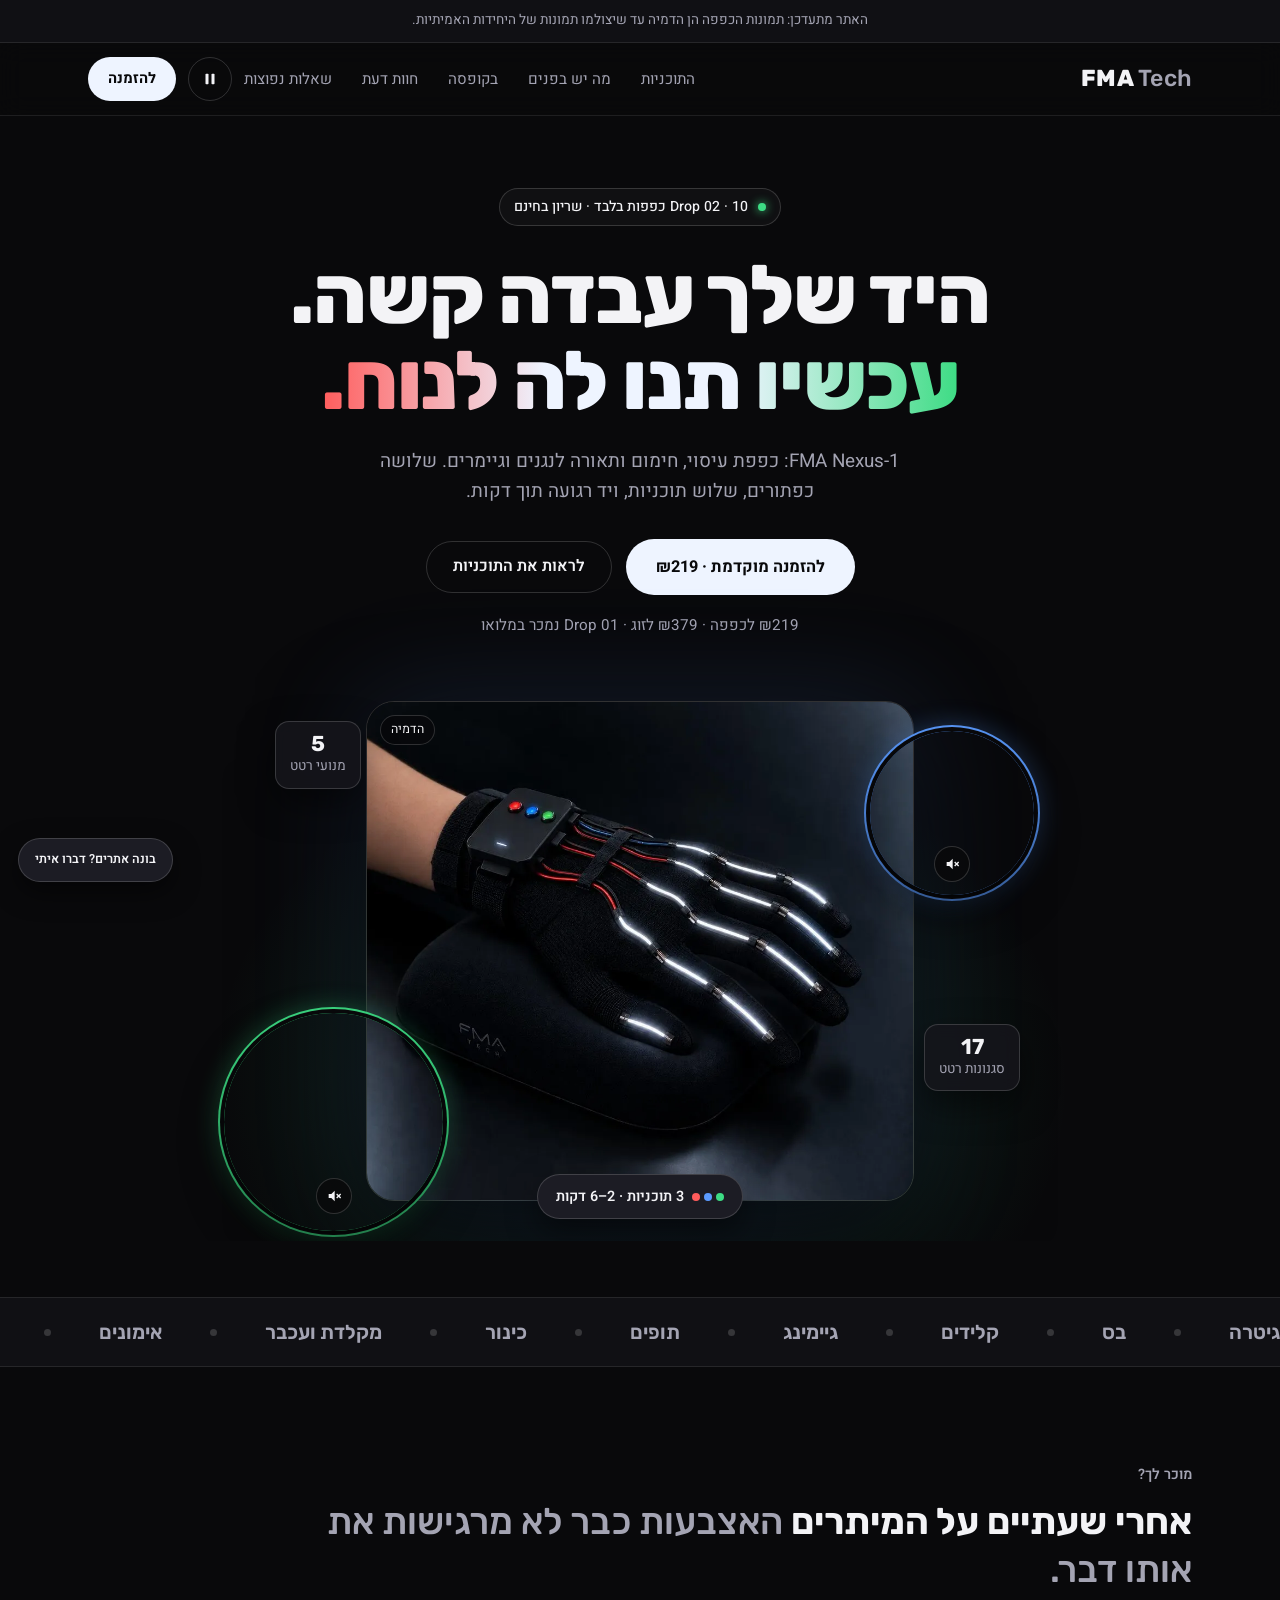
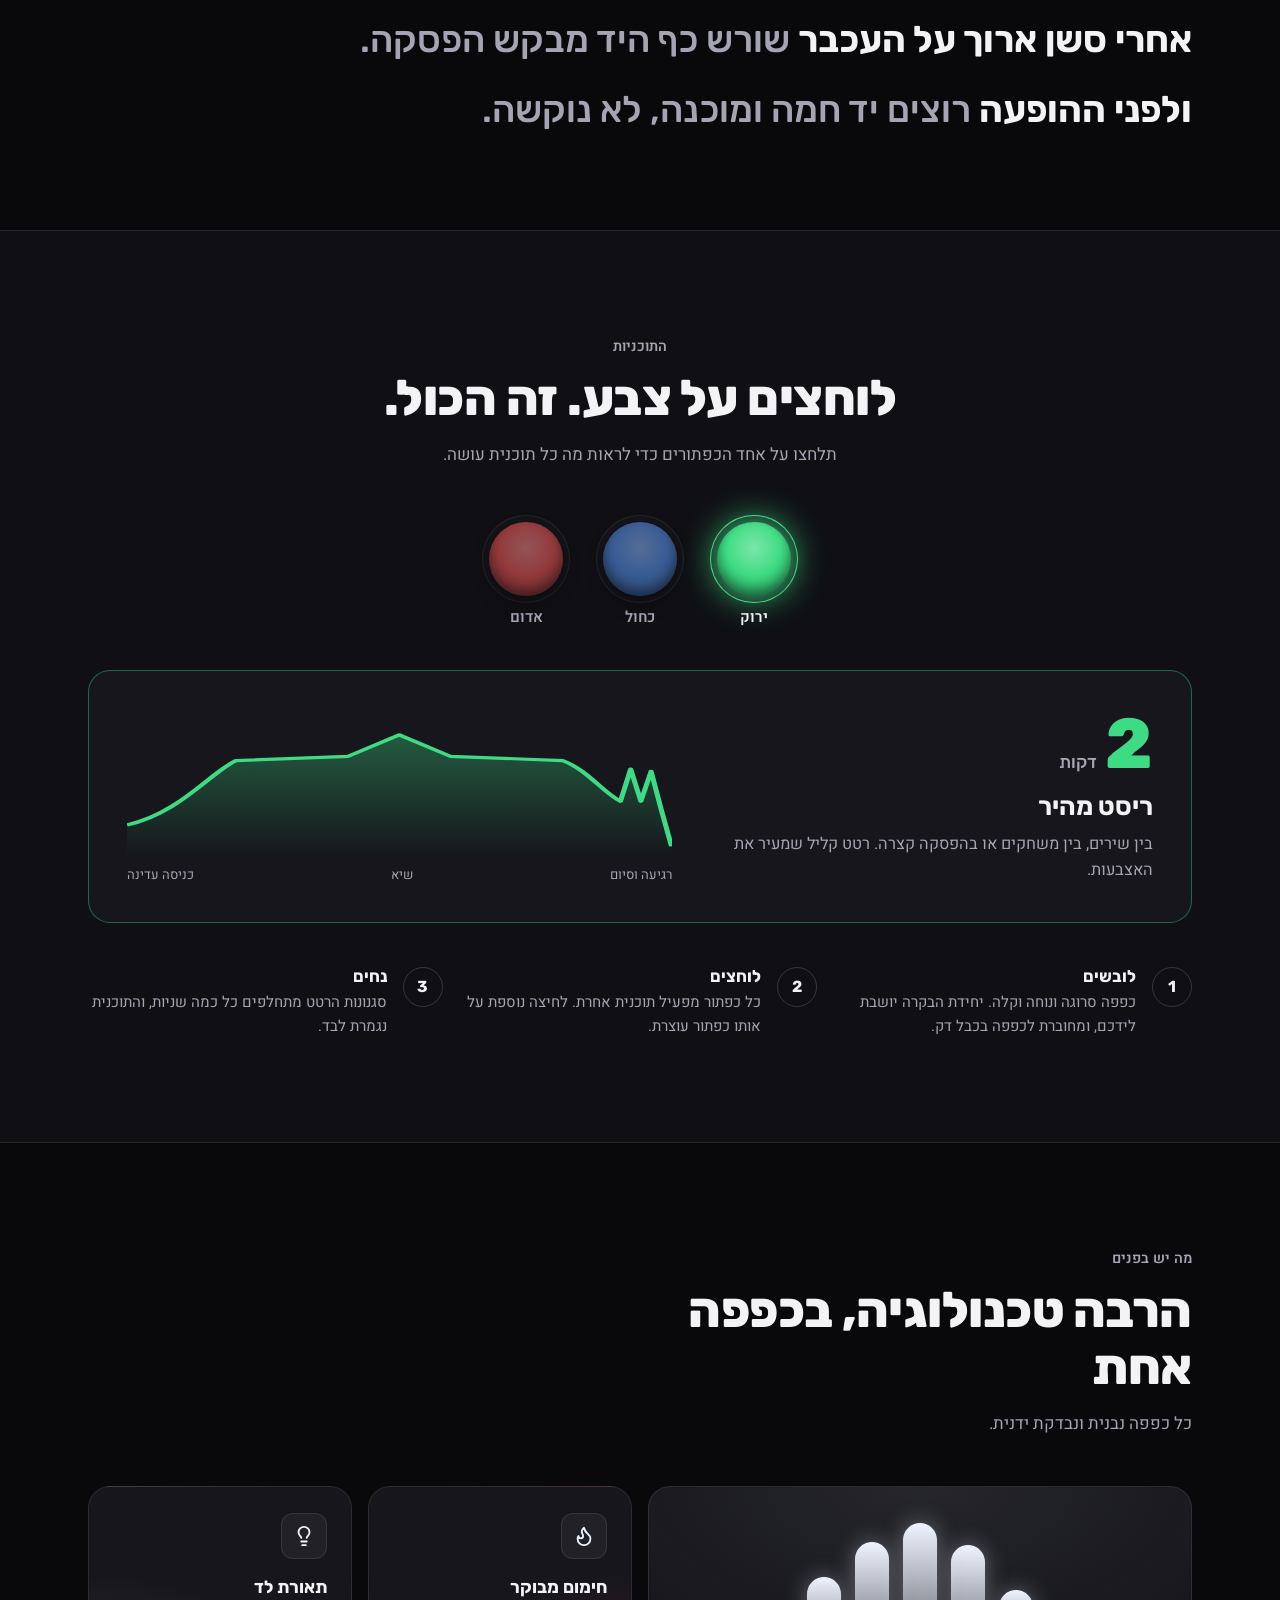
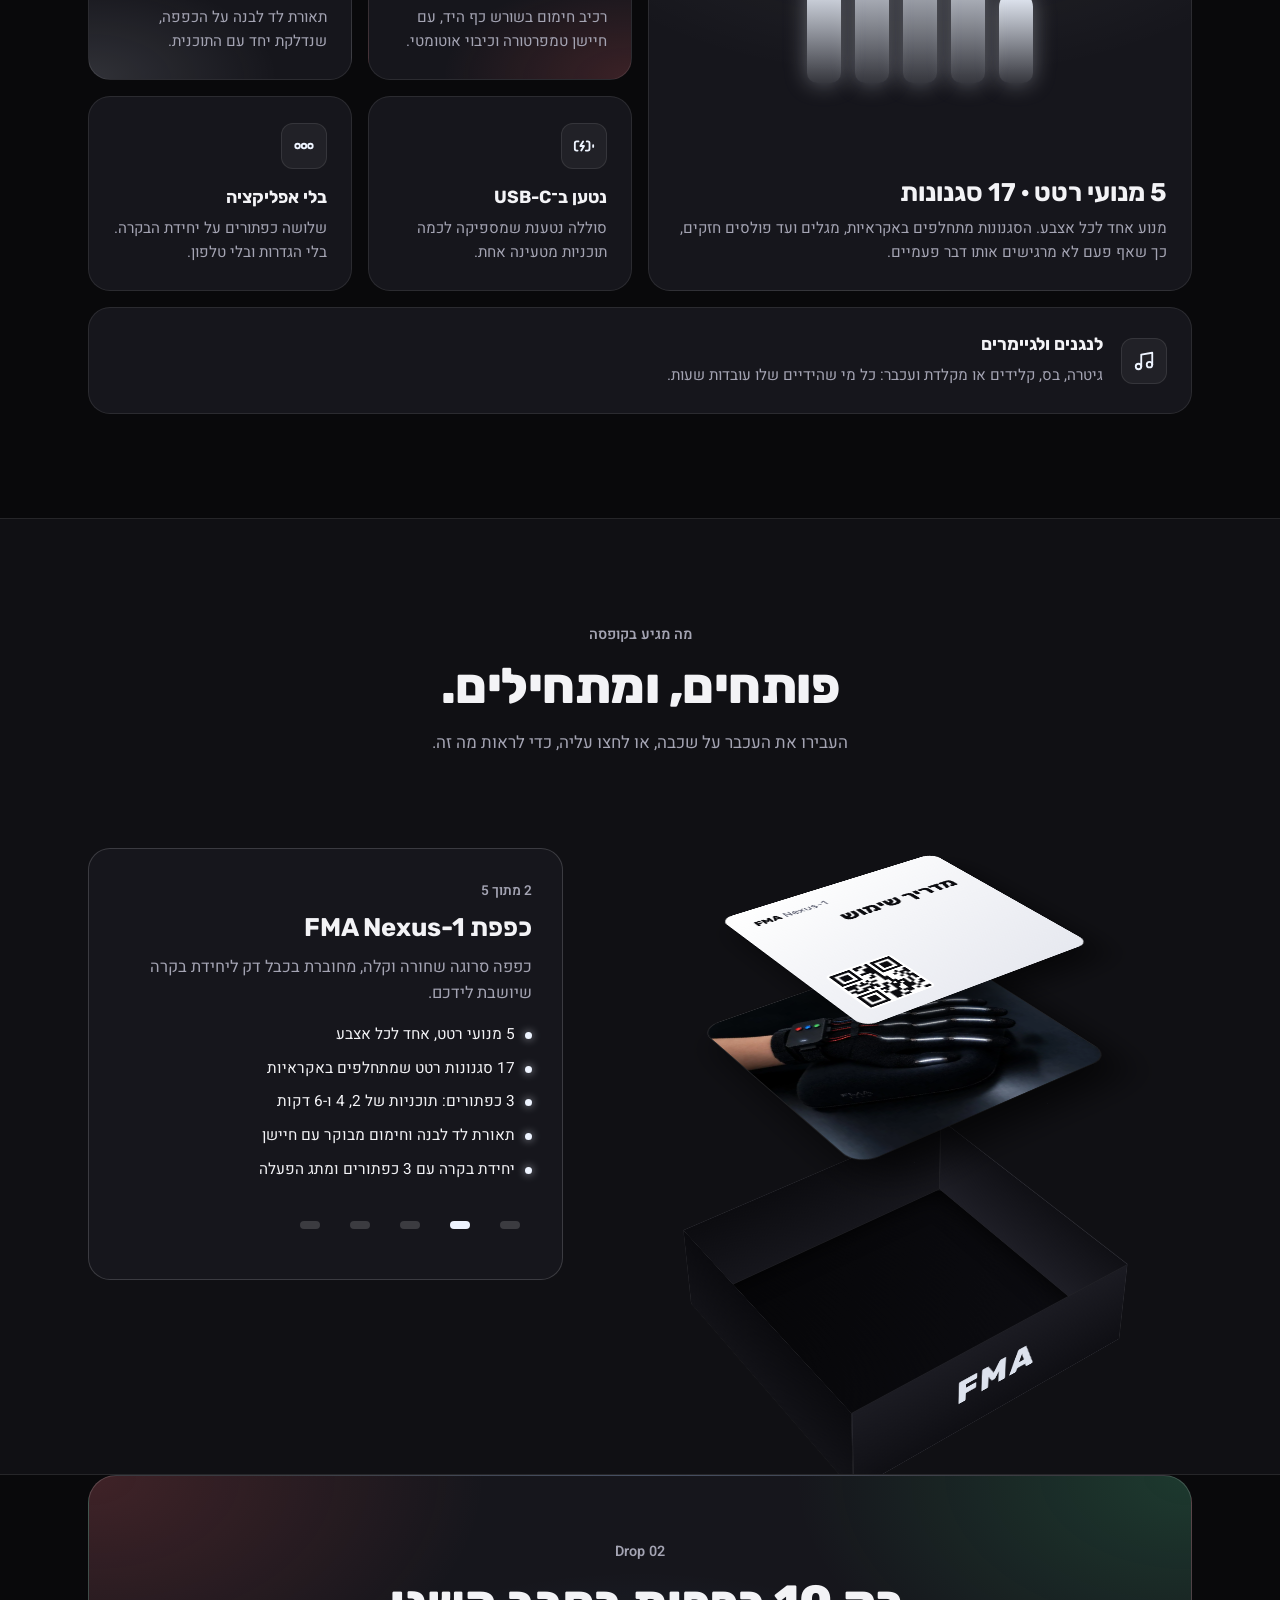
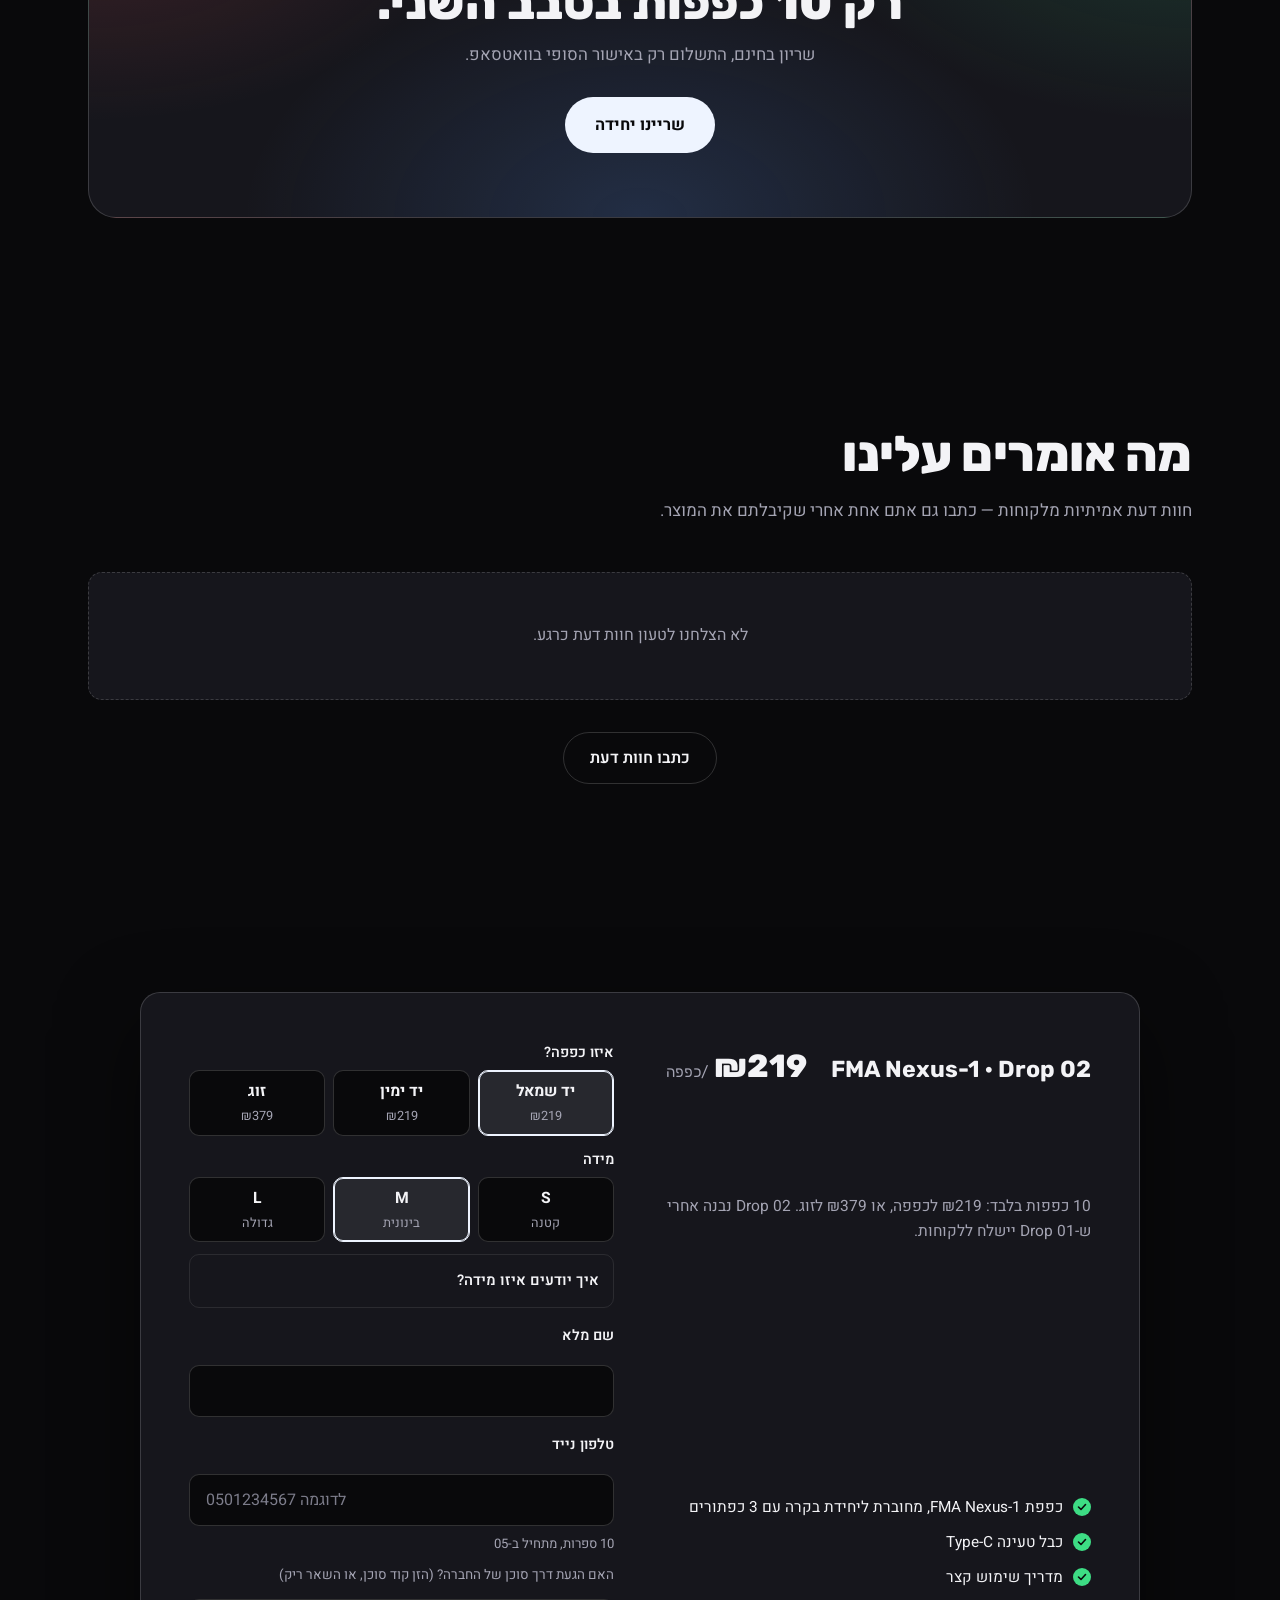
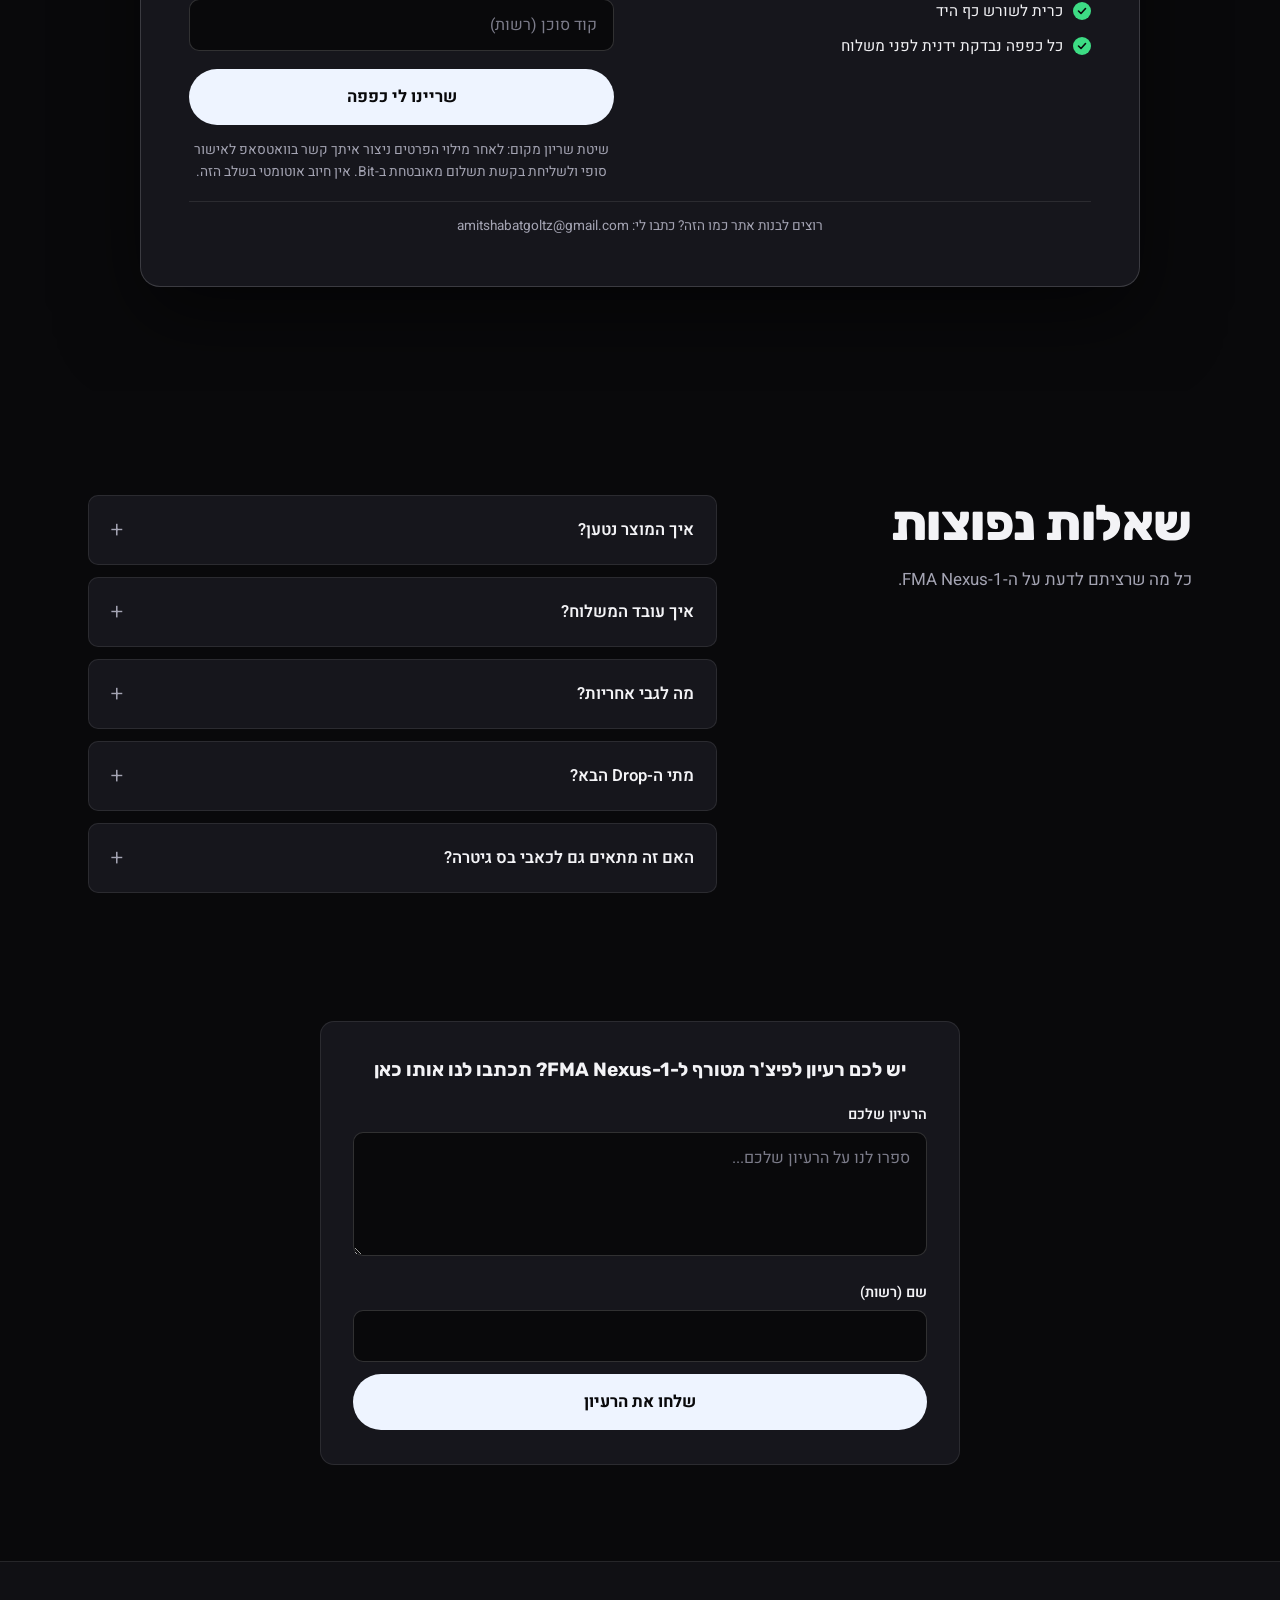
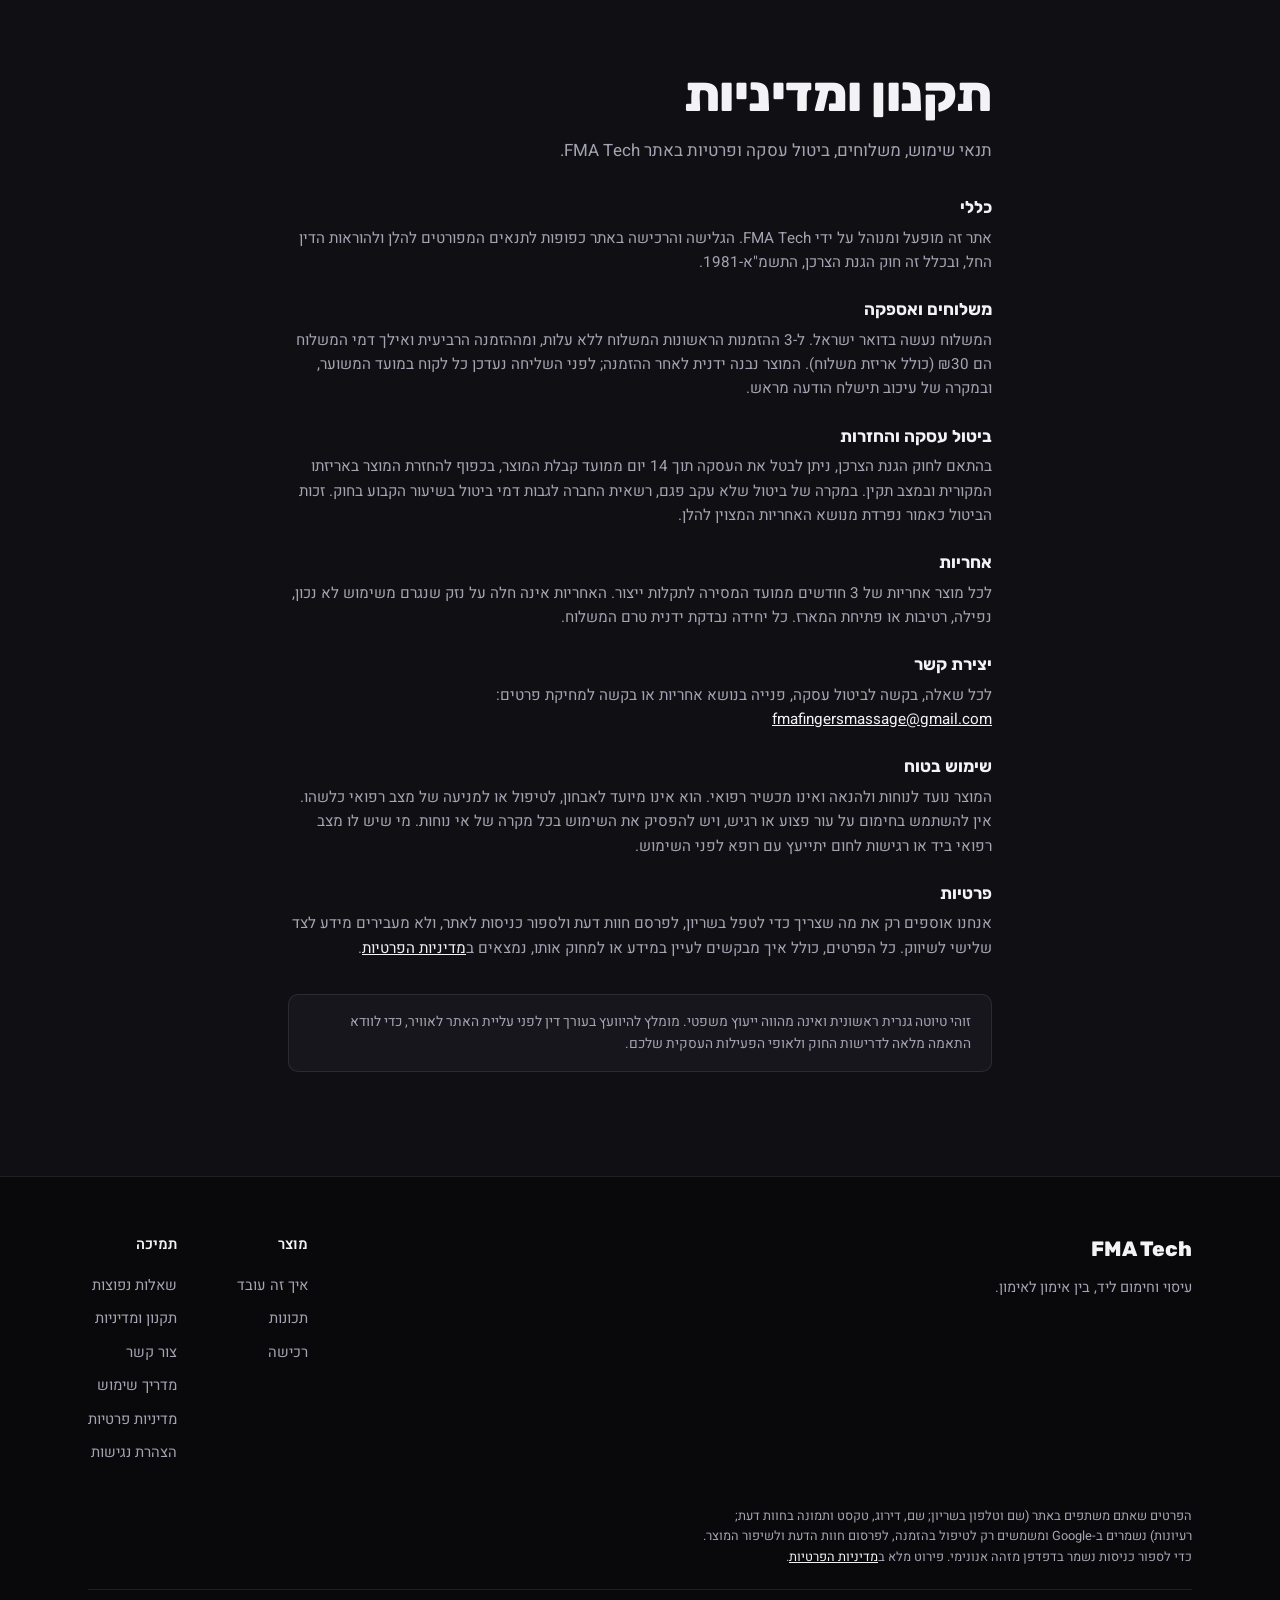
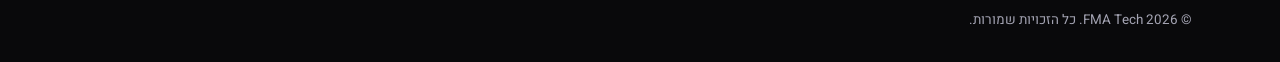
==== index.html @ 184a53b4 "Size guide: measure palm width with a ruler, per the glove maker's chart S up to 8.5 cm, M 8.5-9.5, " ====
<!DOCTYPE html>
<html lang="he" dir="rtl">
<head>
<meta charset="UTF-8">
<meta name="viewport" content="width=device-width, initial-scale=1.0">
<title>FMA Nexus-1 — כפפת עיסוי, חימום ותאורה</title>
<link rel="preconnect" href="https://fonts.googleapis.com">
<link rel="preconnect" href="https://fonts.gstatic.com" crossorigin>
<link rel="preload" as="style" href="https://fonts.googleapis.com/css2?family=Rubik:wght@500;600;700;800&family=Heebo:wght@400;500;600;700&display=swap">
<link href="https://fonts.googleapis.com/css2?family=Rubik:wght@500;600;700;800&family=Heebo:wght@400;500;600;700&display=swap" rel="stylesheet" media="print" onload="this.media='all'">
<noscript><link href="https://fonts.googleapis.com/css2?family=Rubik:wght@500;600;700;800&family=Heebo:wght@400;500;600;700&display=swap" rel="stylesheet"></noscript>
<meta name="theme-color" content="#09090B">
<meta name="description" content="כפפת עיסוי, חימום ותאורה לנגנים וגיימרים: 5 מנועי רטט, 17 סגנונות ו-3 תוכניות בלחיצת כפתור. שריון בחינם באתר.">
<link rel="canonical" href="https://amitshabatgoltz-create.github.io/-fma-nexus1/">
<link rel="icon" href="assets/favicon.svg" type="image/svg+xml">
<meta property="og:type" content="website">
<meta property="og:locale" content="he_IL">
<meta property="og:site_name" content="FMA Tech">
<meta property="og:title" content="FMA Nexus-1 · כפפת עיסוי, חימום ותאורה">
<meta property="og:description" content="כפפת עיסוי, חימום ותאורה לנגנים וגיימרים: 5 מנועי רטט, 17 סגנונות ו-3 תוכניות בלחיצת כפתור. שריון בחינם באתר.">
<meta property="og:url" content="https://amitshabatgoltz-create.github.io/-fma-nexus1/">
<meta property="og:image" content="https://amitshabatgoltz-create.github.io/-fma-nexus1/assets/og-image.jpg">
<meta property="og:image:width" content="1200">
<meta property="og:image:height" content="630">
<meta name="twitter:card" content="summary_large_image">
<link rel="preload" as="image" href="assets/glove.webp" type="image/webp">
<style>
  :root{
    --bg:#09090B;
    --bg-2:#101014;
    --card:#16161C;
    --card-2:#1C1C24;
    --line:rgba(255,255,255,0.09);
    --line-2:rgba(255,255,255,0.16);
    --text:#F3F3F6;
    --muted:#A4A4B3;
    --led:#EEF4FF;
    --green:#3DDC84;
    --blue:#5B9BFF;
    --red:#FF5C5C;
    --radius:14px;
    --radius-sm:10px;
    --ease:cubic-bezier(.2,.7,.2,1);
  }
  *{box-sizing:border-box; margin:0; padding:0;}
  html{scroll-behavior:smooth; overflow-x:clip; color-scheme:dark;}
  body{
    background:var(--bg); color:var(--text);
    font-family:'Heebo', sans-serif; font-size:16px; line-height:1.6; font-weight:400;
    overflow-x:clip; max-width:100vw;
  }
  h1,h2,h3{font-family:'Rubik', sans-serif; color:var(--text); font-weight:700; line-height:1.15;}
  a{color:inherit;}
  img{max-width:100%; display:block;}
  .wrap{max-width:1160px; margin:0 auto; padding:0 28px;}
  @media (max-width:420px){ .wrap{padding:0 22px;} }
  ::selection{background:var(--blue); color:#fff;}
  a:focus-visible, button:focus-visible, input:focus-visible, textarea:focus-visible, select:focus-visible{
    outline:2px solid var(--blue); outline-offset:3px;
  }
  @media (prefers-reduced-motion: reduce){
    *{animation:none !important; transition:none !important;}
    html{scroll-behavior:auto;}
  }

  /* ---------- top note + nav ---------- */
  .build-note{
    background:var(--bg-2); border-bottom:1px solid var(--line); color:var(--muted);
    font-size:0.85rem; padding:10px 20px; text-align:center;
  }
  header{
    position:sticky; top:0; z-index:50;
    background:rgba(9,9,11,0.78); backdrop-filter:blur(12px); -webkit-backdrop-filter:blur(12px);
    border-bottom:1px solid var(--line);
  }
  nav.wrap{display:flex; align-items:center; justify-content:space-between; height:72px;}
  .logo{font-family:'Rubik',sans-serif; font-size:1.45rem; font-weight:800; letter-spacing:0.01em;}
  .logo span{color:var(--muted); font-weight:500;}
  .nav-links{display:flex; gap:30px; font-size:0.95rem; color:var(--muted);}
  .nav-links a{text-decoration:none; transition:color .2s var(--ease); padding:10px 0;}
  .nav-links a:hover{color:var(--text);}
  .nav-cta{
    background:var(--led); color:var(--bg); padding:10px 20px; border-radius:999px;
    font-size:0.92rem; font-weight:700; text-decoration:none; min-height:44px;
    display:inline-flex; align-items:center; transition:box-shadow .2s var(--ease), transform .2s var(--ease);
  }
  .nav-cta:hover{box-shadow:0 0 24px rgba(238,244,255,0.45); transform:translateY(-1px);}
  @media (max-width:760px){ .nav-links{display:none;} }

  /* ---------- buttons ---------- */
  .btn-primary{
    display:inline-flex; align-items:center; justify-content:center; gap:10px;
    background:var(--led); color:var(--bg);
    padding:15px 30px; border-radius:999px; min-height:52px;
    font-weight:700; font-size:1.02rem; text-decoration:none; border:none; cursor:pointer;
    font-family:'Heebo',sans-serif;
    box-shadow:0 0 0 rgba(238,244,255,0);
    transition:box-shadow .25s var(--ease), transform .25s var(--ease);
  }
  .btn-primary:hover{box-shadow:0 0 34px rgba(238,244,255,0.5); transform:translateY(-2px);}
  .btn-ghost{
    display:inline-flex; align-items:center; min-height:52px; padding:0 26px; border-radius:999px;
    color:var(--text); text-decoration:none; font-weight:600; font-size:1rem;
    border:1px solid var(--line-2); background:transparent; cursor:pointer; font-family:'Heebo',sans-serif;
    transition:border-color .2s var(--ease), background .2s var(--ease);
  }
  .btn-ghost:hover{border-color:var(--text); background:rgba(255,255,255,0.04);}

  /* ---------- hero ---------- */
  .hero{position:relative; padding:72px 0 40px; overflow:hidden; text-align:center;}
  .hero::before{
    content:""; position:absolute; left:50%; top:46%; width:1100px; height:900px; transform:translateX(-50%); pointer-events:none;
    background:radial-gradient(closest-side, rgba(91,155,255,0.18), rgba(61,220,132,0.06) 55%, transparent 78%);
  }
  .hero-inner{position:relative; display:flex; flex-direction:column; align-items:center;}
  .drop-pill{
    display:inline-flex; align-items:center; gap:10px; padding:7px 14px; border-radius:999px;
    border:1px solid var(--line-2); background:rgba(255,255,255,0.03);
    font-size:0.88rem; color:var(--text); margin-bottom:26px; font-weight:500;
  }
  .drop-pill .dot{width:8px; height:8px; border-radius:50%; background:var(--green); box-shadow:0 0 10px var(--green); animation:blink 2.2s ease-in-out infinite;}
  @keyframes blink{50%{opacity:.35;}}
  .hero h1{font-size:clamp(2.6rem, 6.4vw, 5.4rem); font-weight:800; margin-bottom:22px; letter-spacing:-0.015em; line-height:1.05;}
  .hero h1 .glow{
    background:linear-gradient(90deg, var(--red), var(--led) 35%, var(--led) 65%, var(--green));
    -webkit-background-clip:text; background-clip:text; color:transparent;
  }
  .hero p.lead{font-size:1.18rem; color:var(--muted); max-width:52ch; margin-bottom:32px;}
  .hero-actions{display:flex; gap:14px; align-items:center; justify-content:center; flex-wrap:wrap;}
  .price-note{margin-top:18px; font-size:0.95rem; color:var(--muted);}
  .hero-stage{position:relative; width:100%; max-width:760px; margin:64px auto 0;}

  .hero-visual{position:relative; width:72%; margin:0 auto;}
  .product-photo-main{
    width:100%; height:auto; border-radius:28px; border:1px solid var(--line-2);
    box-shadow:0 50px 120px rgba(0,0,0,0.7), 0 0 120px rgba(91,155,255,0.16);
  }
  .video-accent, .video-accent-2{
    position:absolute; aspect-ratio:1/1; border-radius:50%; overflow:hidden; z-index:3; cursor:pointer;
    transition:transform .25s var(--ease);
  }
  .video-accent{bottom:-6%; left:-26%; width:40%; box-shadow:0 18px 40px rgba(0,0,0,0.6), 0 0 0 4px var(--bg), 0 0 0 6px var(--green), 0 0 30px rgba(61,220,132,0.45);}
  .video-accent-2{top:6%; right:-22%; width:30%; box-shadow:0 18px 40px rgba(0,0,0,0.6), 0 0 0 4px var(--bg), 0 0 0 6px var(--blue), 0 0 30px rgba(91,155,255,0.45);}
  .video-accent:hover, .video-accent-2:hover{transform:scale(1.05);}
  .device-plate{width:100%; height:100%; object-fit:cover; display:block;}
  .sound-toggle{
    position:absolute; bottom:8%; left:50%; transform:translateX(-50%); width:36px; height:36px; border-radius:50%;
    background:rgba(9,9,11,0.8); color:var(--text); border:1px solid var(--line-2); cursor:pointer;
    display:flex; align-items:center; justify-content:center; transition:background .2s var(--ease);
  }
  .sound-toggle:hover{background:var(--card-2);}
  .sound-toggle svg{width:16px; height:16px;}
  .hero-visual .badge{
    position:absolute; bottom:-18px; left:50%; transform:translateX(-50%); z-index:2; white-space:nowrap;
    background:var(--card-2); color:var(--text); border:1px solid var(--line-2);
    padding:10px 18px; border-radius:999px; font-size:0.9rem; font-weight:600;
    display:flex; gap:8px; align-items:center; box-shadow:0 12px 30px rgba(0,0,0,0.5);
  }
  .badge .dots{display:inline-flex; gap:4px;}
  .badge .dots i{width:8px; height:8px; border-radius:50%; display:block;}
  .sim-label{
    position:absolute; top:14px; left:14px; z-index:3; pointer-events:none;
    background:rgba(9,9,11,0.75); color:var(--text); border:1px solid var(--line-2);
    font-size:0.78rem; padding:4px 10px; border-radius:999px;
  }
  .chip{
    position:absolute; z-index:4; background:rgba(22,22,28,0.85); backdrop-filter:blur(8px); -webkit-backdrop-filter:blur(8px);
    border:1px solid var(--line-2); border-radius:14px; padding:10px 14px; font-size:0.85rem; color:var(--muted);
    box-shadow:0 14px 34px rgba(0,0,0,0.5); animation:float 6s ease-in-out infinite;
  }
  .chip b{display:block; font-family:'Rubik',sans-serif; font-size:1.35rem; color:var(--text); line-height:1.1;}
  .chip-a{top:4%; left:2%;}
  .chip-b{bottom:22%; right:0; animation-delay:-2s;}
  .chip-c{top:44%; left:-2%; animation-delay:-4s; display:none;}
  @keyframes float{50%{transform:translateY(-8px);}}
  @media (max-width:760px){
    .hero{padding:44px 0 24px;}
    .hero-stage{margin-top:44px;}
    .hero-visual{width:84%;}
    .video-accent{left:-10%; width:36%; bottom:-10%;}
    .video-accent-2{right:-8%; top:-8%; width:28%;}
    .chip{display:none;}
  }

  /* ---------- marquee ---------- */
  .marquee{border-block:1px solid var(--line); background:var(--bg-2); overflow:hidden; padding:18px 0; margin-top:56px;}
  .marquee-track{display:flex; gap:48px; width:max-content; animation:marquee 28s linear infinite;}
  .marquee span{font-family:'Rubik',sans-serif; font-size:1.25rem; font-weight:600; color:var(--muted); white-space:nowrap; display:flex; align-items:center; gap:48px;}
  .marquee span::after{content:""; width:7px; height:7px; border-radius:50%; background:var(--line-2);}
  @keyframes marquee{to{transform:translateX(50%);}}

  /* ---------- sections ---------- */
  section{padding:104px 0;}
  .section-head{max-width:60ch; margin-bottom:48px;}
  .section-head.center{margin-inline:auto; text-align:center;}
  .eyebrow{font-size:0.9rem; font-weight:600; color:var(--muted); margin-bottom:12px; display:block;}
  .section-head h2{font-size:clamp(2rem,4vw,3.1rem); margin-bottom:14px; font-weight:800; letter-spacing:-0.01em;}
  .section-head p{color:var(--muted); font-size:1.06rem;}
  @media (max-width:760px){ section{padding:76px 0;} .section-head{margin-bottom:34px;} }

  /* problem: big statements */
  .problem{padding:96px 0;}
  .statements{display:grid; gap:22px; max-width:900px;}
  .statements p{font-family:'Rubik',sans-serif; font-size:clamp(1.4rem,3vw,2.3rem); font-weight:500; line-height:1.3; color:var(--muted);}
  .statements b{color:var(--text); font-weight:700;}

  /* programs picker */
  .programs{background:var(--bg-2); border-block:1px solid var(--line);}
  .picker{display:flex; justify-content:center; gap:28px; margin-bottom:36px;}
  .pick{
    --c:var(--green);
    background:none; border:none; cursor:pointer; display:flex; flex-direction:column; align-items:center; gap:10px;
    color:var(--muted); font-family:'Heebo',sans-serif; font-size:0.95rem; font-weight:600; padding:6px;
  }
  .pick.blue{--c:var(--blue);} .pick.red{--c:var(--red);}
  .knob{
    width:74px; height:74px; border-radius:50%;
    background:radial-gradient(circle at 50% 35%, color-mix(in srgb, var(--c) 70%, #fff) 0%, var(--c) 45%, color-mix(in srgb, var(--c) 55%, #000) 100%);
    box-shadow:inset 0 -6px 10px rgba(0,0,0,0.35), 0 8px 18px rgba(0,0,0,0.5), 0 0 0 6px var(--card), 0 0 0 7px var(--line-2);
    opacity:0.55; transition:opacity .25s var(--ease), box-shadow .25s var(--ease), transform .15s var(--ease);
  }
  .pick:hover .knob{opacity:0.85;}
  .pick:active .knob{transform:scale(0.95);}
  .pick[aria-pressed="true"]{color:var(--text);}
  .pick[aria-pressed="true"] .knob{
    opacity:1;
    box-shadow:inset 0 -6px 10px rgba(0,0,0,0.3), 0 0 34px var(--c), 0 0 0 6px var(--card), 0 0 0 7px var(--c);
  }
  .prog-panel{
    --c:var(--green);
    display:grid; grid-template-columns:0.9fr 1.1fr; gap:36px; align-items:center;
    background:var(--card); border:1px solid color-mix(in srgb, var(--c) 40%, transparent); border-radius:22px; padding:36px 38px;
    transition:border-color .3s var(--ease);
  }
  .prog-panel[data-prog="blue"]{--c:var(--blue);} .prog-panel[data-prog="red"]{--c:var(--red);}
  .prog-time{font-family:'Rubik',sans-serif; font-size:4.4rem; font-weight:800; line-height:1; color:var(--c); margin-bottom:12px;}
  .prog-time small{font-size:1.1rem; font-weight:500; color:var(--muted); margin-inline-start:8px;}
  .prog-info h3{font-size:1.6rem; margin-bottom:10px;}
  .prog-info p{color:var(--muted); font-size:1.02rem;}
  .prog-graph{color:var(--c);}
  .prog-graph svg{width:100%; height:150px; display:block;}
  .graph-labels{display:flex; justify-content:space-between; font-size:0.82rem; color:var(--muted); margin-top:8px; direction:ltr;}
  .graph-labels span:nth-child(1){order:1;} .graph-labels span:nth-child(2){order:2;} .graph-labels span:nth-child(3){order:3;}
  .steps{display:grid; grid-template-columns:repeat(3,1fr); gap:20px; margin-top:44px;}
  .step{display:flex; gap:16px; align-items:flex-start;}
  .step-num{flex-shrink:0; width:40px; height:40px; border-radius:50%; border:1px solid var(--line-2); display:flex; align-items:center; justify-content:center; font-family:'Rubik',sans-serif; font-weight:700;}
  .step h3{font-size:1.05rem; margin-bottom:4px;}
  .step p{color:var(--muted); font-size:0.94rem;}
  @media (max-width:860px){
    .prog-panel{grid-template-columns:1fr; padding:28px 24px; gap:22px; text-align:center;}
    .steps{grid-template-columns:1fr;}
    .picker{gap:18px;}
    .knob{width:64px; height:64px;}
  }

  /* bento features */
  .bento{display:grid; grid-template-columns:repeat(4,1fr); gap:16px;}
  .tile{min-height:190px; background:var(--card); border:1px solid var(--line); border-radius:22px; padding:26px 24px; transition:border-color .25s var(--ease), transform .25s var(--ease); overflow:hidden; position:relative;}
  .tile:hover{border-color:var(--line-2); transform:translateY(-2px);}
  .tile h3{font-size:1.1rem; margin-bottom:8px;}
  .tile p{color:var(--muted); font-size:0.95rem;}
  .tile-big{grid-column:span 2; grid-row:span 2; display:flex; flex-direction:column; justify-content:space-between; gap:24px;
    background:radial-gradient(120% 80% at 50% 0%, rgba(238,244,255,0.07), transparent 60%), var(--card);}
  .tile-big h3{font-size:1.6rem;}
  .tile-wide{grid-column:span 4; min-height:0; display:flex; gap:18px; align-items:center;}
  .tile-heat{background:radial-gradient(120% 90% at 100% 100%, rgba(255,92,92,0.16), transparent 60%), var(--card);}
  .tile-led{background:radial-gradient(120% 90% at 0% 100%, rgba(238,244,255,0.12), transparent 60%), var(--card);}
  .feature-icon{width:46px; height:46px; border-radius:12px; display:flex; align-items:center; justify-content:center; background:rgba(255,255,255,0.05); border:1px solid var(--line); margin-bottom:18px; color:var(--led); flex-shrink:0;}
  .tile-wide .feature-icon{margin-bottom:0;}
  .feature-icon svg{width:22px; height:22px;}
  .fingers{display:flex; align-items:flex-end; justify-content:center; gap:14px; height:170px; padding-top:10px;}
  .fingers i{width:34px; border-radius:17px 17px 10px 10px; background:linear-gradient(180deg, var(--led), rgba(238,244,255,0.15)); box-shadow:0 0 22px rgba(238,244,255,0.35); animation:buzz 1.6s ease-in-out infinite;}
  .fingers i:nth-child(1){height:58%; animation-delay:0s;}
  .fingers i:nth-child(2){height:86%; animation-delay:.15s;}
  .fingers i:nth-child(3){height:100%; animation-delay:.3s;}
  .fingers i:nth-child(4){height:88%; animation-delay:.45s;}
  .fingers i:nth-child(5){height:66%; animation-delay:.6s;}
  @keyframes buzz{0%,100%{opacity:1; transform:translateX(0);} 45%{opacity:.55;} 50%{transform:translateX(1.5px);} 55%{transform:translateX(-1.5px);}}
  @media (max-width:960px){ .bento{grid-template-columns:repeat(2,1fr);} .tile-wide{grid-column:span 2;} }
  @media (max-width:560px){ .bento{grid-template-columns:1fr;} .tile-big,.tile-wide{grid-column:auto; grid-row:auto;} .tile-wide{flex-direction:column;} .tile-wide .feature-icon{margin-bottom:4px;} }

  /* drop band */
  .drop-band{padding:0 0 104px;}
  .drop-band-inner{
    text-align:center; border-radius:28px; padding:64px 28px; border:1px solid var(--line-2);
    background:
      radial-gradient(60% 120% at 0% 0%, rgba(255,92,92,0.18), transparent 60%),
      radial-gradient(60% 120% at 50% 100%, rgba(91,155,255,0.18), transparent 60%),
      radial-gradient(60% 120% at 100% 0%, rgba(61,220,132,0.18), transparent 60%),
      var(--card);
  }
  .drop-band-inner h2{font-size:clamp(1.9rem,4vw,3rem); font-weight:800; margin-bottom:12px;}
  .drop-band-inner p{color:var(--muted); margin-bottom:28px; font-size:1.05rem;}

  /* mobile sticky CTA */
  .mobile-cta{display:none;}
  @media (max-width:760px){
    .mobile-cta{
      display:flex; position:fixed; left:12px; right:12px; bottom:calc(12px + env(safe-area-inset-bottom, 0px)); z-index:450;
      align-items:center; justify-content:space-between; gap:12px; padding:10px 10px 10px 16px;
      background:rgba(22,22,28,0.92); backdrop-filter:blur(12px); -webkit-backdrop-filter:blur(12px);
      border:1px solid var(--line-2); border-radius:999px; box-shadow:0 14px 34px rgba(0,0,0,0.55);
      transform:translateY(160%); transition:transform .35s var(--ease);
    }
    .mobile-cta.show{transform:none;}
    .mobile-cta span{font-size:0.88rem; color:var(--muted); padding-inline-start:8px;}
    .mobile-cta span b{color:var(--text); font-size:1.05rem;}
    .mobile-cta .btn-primary{min-height:44px; padding:10px 20px; font-size:0.95rem;}
    .builder-badge{bottom:calc(84px + env(safe-area-inset-bottom, 0px));}
    body.order-mode .mobile-cta{display:none;}
  }

  /* ---------- reviews ---------- */
  .testi-grid{display:grid; grid-template-columns:repeat(3,1fr); gap:20px;}
  .testi-card{background:var(--card); border:1px solid var(--line); border-radius:var(--radius); padding:28px 26px;}
  .testi-card p.quote{font-size:1.02rem; margin-bottom:18px; color:var(--text);}
  .testi-card .who{font-size:0.88rem; color:var(--muted); font-weight:600;}
  .testi-card .review-stars{color:#FFD166; font-size:1.05rem; letter-spacing:2px; margin-bottom:10px;}
  .testi-card .review-photo{width:100%; max-height:220px; object-fit:cover; border-radius:var(--radius-sm); margin-bottom:16px;}
  .testi-flag{display:inline-block; font-size:0.75rem; color:var(--green); background:rgba(61,220,132,0.1); padding:3px 8px; border-radius:6px; margin-bottom:14px; font-weight:600;}
  @media (max-width:760px){ .testi-grid{grid-template-columns:1fr;} }
  .reviews-empty, .empty-state{
    text-align:center; padding:50px 20px; color:var(--muted); background:var(--card);
    border:1px dashed var(--line-2); border-radius:var(--radius);
  }
  .loading-state{text-align:center; padding:40px; color:var(--muted); font-size:0.92rem;}
  .write-review-toggle{text-align:center; margin-top:32px;}
  .review-form-card{
    max-width:560px; margin:28px auto 0; background:var(--card); border:1px solid var(--line);
    border-radius:var(--radius); padding:32px 30px;
  }
  .review-form-card h3{font-size:1.2rem; margin-bottom:20px; text-align:center;}
  .star-picker{display:flex; justify-content:center; gap:6px; margin-bottom:20px;}
  .star-btn{background:none; border:none; font-size:2rem; line-height:1; cursor:pointer; color:var(--line-2); padding:4px; min-width:44px; min-height:44px; transition:color .15s, transform .15s;}
  .star-btn.active{color:#FFD166;}
  .star-btn:hover{transform:scale(1.1);}
  .review-form-card .reserve-input{margin-bottom:12px;}
  .review-textarea, .idea-textarea{resize:vertical; font-family:'Heebo',sans-serif;}
  .photo-upload-label{
    display:flex; align-items:center; justify-content:center; gap:8px; min-height:48px;
    border:1px dashed var(--line-2); border-radius:var(--radius-sm); padding:14px; margin-bottom:14px;
    cursor:pointer; color:var(--muted); font-size:0.92rem; transition:border-color .2s;
  }
  .photo-upload-label:hover{border-color:var(--text);}
  .photo-upload-label input{display:none;}
  #photoPreview{width:100%; max-height:200px; object-fit:cover; border-radius:var(--radius-sm); margin-bottom:14px;}
  @media (max-width:480px){ .review-form-card{padding:26px 20px;} }

  /* ---------- buy ---------- */
  .buy{position:relative; overflow:hidden;}
  .buy::before{
    content:""; position:absolute; left:50%; top:50%; width:900px; height:600px; transform:translate(-50%,-50%); pointer-events:none;
    background:radial-gradient(closest-side, rgba(91,155,255,0.10), transparent);
  }
  .buy-card{
    position:relative; max-width:640px; margin:0 auto; background:var(--card); border:1px solid var(--line-2);
    border-radius:20px; padding:42px 40px; box-shadow:0 30px 80px rgba(0,0,0,0.5);
  }
  .buy-top{display:flex; justify-content:space-between; align-items:baseline; margin-bottom:6px; flex-wrap:wrap; gap:8px;}
  .buy-top h3{font-size:1.45rem;}
  .buy-price{font-family:'Rubik',sans-serif; font-size:2rem; font-weight:800; color:var(--text);}
  .buy-price small{font-size:0.95rem; color:var(--muted); font-weight:400; margin-inline-start:6px;}
  .buy-desc{color:var(--muted); margin-bottom:22px; font-size:0.97rem;}
  .buy-list{list-style:none; margin-bottom:28px; display:grid; gap:10px;}
  .buy-list li{display:flex; gap:10px; align-items:flex-start; font-size:0.96rem;}
  .buy-list li::before{
    content:""; flex-shrink:0; width:18px; height:18px; margin-top:3px; border-radius:50%;
    background:var(--green) url("data:image/svg+xml,%3Csvg xmlns='http://www.w3.org/2000/svg' viewBox='0 0 24 24' fill='none' stroke='%2309090B' stroke-width='3.2' stroke-linecap='round' stroke-linejoin='round'%3E%3Cpath d='M5 12l5 5 9-10'/%3E%3C/svg%3E") center/12px no-repeat;
  }
  .reserve-form{display:flex; flex-direction:column; gap:12px; margin-bottom:18px;}
  .choice-group{border:none; margin:0; padding:0; min-width:0;}
  .choice-row{display:grid; grid-template-columns:repeat(3, 1fr); gap:8px;}
  .choice{position:relative; display:block; cursor:pointer;}
  .choice input{position:absolute; opacity:0; inset:0; margin:0; cursor:pointer;}
  .choice span{display:flex; flex-direction:column; align-items:center; justify-content:center; gap:2px; min-height:56px; padding:8px 6px; border:1px solid var(--line-2); border-radius:var(--radius-sm); background:var(--bg); font-weight:700; font-size:0.98rem; color:var(--text); text-align:center; transition:border-color .15s, background .15s;}
  .choice span small{font-weight:400; font-size:0.8rem; color:var(--muted);}
  .choice input:checked + span{border-color:var(--led); background:rgba(238,244,255,0.08); box-shadow:inset 0 0 0 1px var(--led);}
  .choice input:focus-visible + span{outline:2px solid var(--blue); outline-offset:2px;}
  .choice input:disabled + span{opacity:0.4; cursor:not-allowed;}
  .size-guide{border:1px solid var(--line); border-radius:var(--radius-sm); padding:4px 14px; font-size:0.92rem; color:var(--muted);}
  .size-guide summary{cursor:pointer; color:var(--text); font-weight:600; min-height:44px; display:flex; align-items:center;}
  .size-guide ol{padding-inline-start:20px; display:grid; gap:4px; margin:4px 0 10px;}
  .size-guide table{width:100%; border-collapse:collapse; margin-bottom:10px;}
  .size-guide th, .size-guide td{border-bottom:1px solid var(--line); padding:6px 4px; text-align:right;}
  .size-guide th{color:var(--text);}
  .size-guide p{margin-bottom:10px;}
  .size-how{display:flex; gap:14px; align-items:center; margin:4px 0 10px;}
  .size-hand{flex:0 0 96px; width:96px; height:auto; color:var(--muted);}
  .size-how ol{margin:0;}
  .size-guide a{color:var(--text);}
  .orders-closed-note{background:var(--card-2); border:1px solid var(--line); border-radius:var(--radius-sm); padding:18px 20px; color:var(--muted); font-size:0.92rem; text-align:center;}
  .stock-note{font-size:0.92rem; font-weight:600; margin-bottom:18px; min-height:1.2em;}
  .stock-note.low{color:var(--red);}
  .stock-note.ok{color:var(--green);}
  .sold-out-note{background:var(--card-2); border:1px solid var(--line); border-radius:var(--radius-sm); padding:18px 20px; color:var(--muted); font-size:0.92rem; text-align:center;}
  .reserve-input{
    width:100%; border:1px solid var(--line-2); border-radius:var(--radius-sm); padding:13px 16px; min-height:50px;
    font-family:'Heebo',sans-serif; font-size:16px; color:var(--text); background:var(--bg);
    transition:border-color .2s var(--ease);
  }
  .reserve-input::placeholder{color:#7C7C8A;}
  .reserve-input:focus{outline:none; border-color:var(--blue); box-shadow:0 0 0 3px rgba(91,155,255,0.25);}
  .agent-code-label{display:block; font-size:0.84rem; color:var(--muted); margin:-2px 0 0; text-align:right;}
  .buy-cta, .idea-submit-btn{
    width:100%; min-height:54px; background:var(--led); color:var(--bg); border:none; padding:16px; border-radius:999px;
    font-size:1.04rem; font-weight:700; cursor:pointer; font-family:'Heebo',sans-serif;
    transition:box-shadow .25s var(--ease), opacity .2s;
  }
  .buy-cta:hover, .idea-submit-btn:hover{box-shadow:0 0 30px rgba(238,244,255,0.45);}
  .buy-cta:disabled, .idea-submit-btn:disabled{opacity:.6; cursor:wait;}
  .buy-note{text-align:center; font-size:0.86rem; color:var(--muted); margin-top:14px;}
  .buy-card-promo{
    display:block; text-align:center; margin-top:18px; padding-top:14px; border-top:1px solid var(--line);
    font-size:0.85rem; color:var(--muted); text-decoration:none;
  }
  .buy-card-promo:hover{color:var(--text);}
  .toast{display:none; margin-top:16px; background:rgba(61,220,132,0.12); color:var(--green); border:1px solid rgba(61,220,132,0.35); padding:12px 16px; border-radius:var(--radius-sm); font-size:0.92rem; text-align:center;}
  .toast.show{display:block;}
  .toast:not(:empty){display:block;}
  .field-label{display:block; font-size:0.9rem; font-weight:600; color:var(--text); margin:4px 0 6px; text-align:right;}
  .field-hint{display:block; font-size:0.82rem; color:var(--muted); margin-top:-4px; text-align:right;}
  .form-error{color:#FF8A8A; font-size:0.92rem; font-weight:600; min-height:0; margin:6px 0 10px; text-align:right;}
  .form-error:empty{display:none;}
  .hp{position:absolute !important; width:1px; height:1px; overflow:hidden; clip-path:inset(50%); white-space:nowrap; opacity:0;}
  .hp input{width:1px; height:1px;}
  @media (max-width:480px){ .buy-card{padding:30px 20px;} .buy-top h3{font-size:1.2rem;} .buy-price{font-size:1.7rem;} }

  /* buy: info and form side by side */
  @media (min-width:900px){
    .buy-card{max-width:1000px; display:grid; grid-template-columns:1fr 1fr; column-gap:52px; align-items:start; padding:48px;}
    .buy-card > .buy-top, .buy-card > .buy-desc, .buy-card > .stock-note, .buy-card > .buy-list{grid-column:1;}
    .buy-card > #reserveFormWrap, .buy-card > #soldOutNote{grid-column:2; grid-row:1 / span 4;}
    .buy-card > .toast, .buy-card > .buy-card-promo{grid-column:1 / -1;}
  }
  /* FAQ: heading beside the list */
  @media (min-width:900px){
    #faq .wrap{max-width:1160px !important; display:grid; grid-template-columns:0.8fr 1.2fr; gap:56px; align-items:start;}
    #faq .section-head{position:sticky; top:110px; margin-bottom:0;}
  }

  /* order-only mode (#order) */
  body.order-mode #siteRoot > *:not(main){display:none !important;}
  body.order-mode main > *{display:none !important;}
  body.order-mode main > #buy{display:block !important;}
  body.order-mode main > #buy .wrap{padding-top:40px; padding-bottom:40px;}
  body.order-mode .builder-badge{display:none;}

  /* ---------- FAQ ---------- */
  .faq-list{display:grid; gap:12px;}
  .faq-item{background:var(--card); border:1px solid var(--line); border-radius:var(--radius-sm); padding:0 22px; transition:border-color .2s;}
  .faq-item.open{border-color:var(--line-2);}
  .faq-q{
    width:100%; min-height:60px; text-align:right; background:none; border:none; cursor:pointer;
    padding:18px 0; display:flex; justify-content:space-between; align-items:center; gap:16px;
    font-family:'Heebo',sans-serif; font-size:1.04rem; font-weight:600; color:var(--text);
  }
  .faq-q .plus{font-size:1.4rem; color:var(--muted); transition:transform .25s var(--ease); font-weight:300; flex-shrink:0;}
  .faq-item.open .faq-q .plus{transform:rotate(45deg); color:var(--text);}
  .faq-a{max-height:0; overflow:hidden; transition:max-height .3s var(--ease); color:var(--muted); font-size:0.97rem;}
  .faq-item.open .faq-a{max-height:260px; padding-bottom:20px;}

  /* idea box */
  .idea-box-section{padding:24px 0 96px;}
  .idea-box{max-width:640px; margin:0 auto; background:var(--card); border:1px solid var(--line); border-radius:var(--radius); padding:34px 32px; text-align:center;}
  .idea-box h3{font-size:1.2rem; margin-bottom:20px; line-height:1.45;}
  .idea-box .reserve-input{margin-bottom:12px; text-align:right;}
  @media (max-width:480px){ .idea-box{padding:26px 20px;} .idea-box h3{font-size:1.08rem;} }

  /* policy */
  .policy{background:var(--bg-2); border-top:1px solid var(--line);}
  .policy .section-head{margin-bottom:34px;}
  .policy-block{margin-bottom:26px;}
  .policy-block h3{font-size:1.06rem; margin-bottom:8px;}
  .policy-block p{color:var(--muted); font-size:0.95rem;}
  .policy-block a{color:var(--text);}
  .policy-disclaimer{margin-top:34px; border:1px solid var(--line); border-radius:var(--radius-sm); padding:16px 20px; font-size:0.86rem; color:var(--muted); background:var(--card);}

  /* footer */
  footer{background:var(--bg); border-top:1px solid var(--line); color:var(--muted); padding:56px 0 30px;}
  @media (max-width:480px){ footer{padding-bottom:76px;} }
  .footer-top{display:flex; justify-content:space-between; flex-wrap:wrap; gap:30px; margin-bottom:36px;}
  .footer-logo{font-family:'Rubik',sans-serif; font-size:1.3rem; font-weight:800; color:var(--text); margin-bottom:10px;}
  .footer-cols{display:flex; gap:60px; flex-wrap:wrap;}
  .footer-col h4{color:var(--text); font-size:0.92rem; margin-bottom:12px; font-weight:600;}
  .footer-col a{display:block; color:var(--muted); text-decoration:none; font-size:0.92rem; padding:5px 0;}
  .footer-col a:hover{color:var(--text);}
  .footer-privacy-note{font-size:0.8rem; color:var(--muted); max-width:70ch; margin-bottom:22px; line-height:1.6;}
  .footer-privacy-note a{color:var(--text);}
  .footer-bottom{border-top:1px solid var(--line); padding-top:20px; font-size:0.84rem; display:flex; justify-content:space-between; flex-wrap:wrap; gap:10px;}

  .builder-badge{
    position:fixed; bottom:18px; left:18px; z-index:500; min-height:44px;
    background:var(--card-2); color:var(--text); border:1px solid var(--line-2); text-decoration:none;
    padding:10px 16px; border-radius:999px; font-size:0.78rem; font-weight:600;
    box-shadow:0 10px 26px rgba(0,0,0,0.5); display:flex; align-items:center; gap:6px;
    transition:transform .2s var(--ease), border-color .2s; white-space:nowrap;
  }
  .builder-badge:hover{border-color:var(--text); transform:translateY(-2px);}
  @media (max-width:480px){ .builder-badge{left:12px; font-size:0.75rem;} }
  @media (max-width:760px){ .builder-badge{bottom:calc(84px + env(safe-area-inset-bottom, 0px));} }

  /* ---------- fullscreen video viewer ---------- */
  #videoRoot{position:fixed; inset:0; background:#000; z-index:900; display:flex; align-items:center; justify-content:center; touch-action:pan-y;}
  #videoRoot video{max-width:100%; max-height:100vh; display:block;}
  .video-viewer-close{
    position:fixed; top:16px; left:16px; width:44px; height:44px; border-radius:50%;
    background:rgba(255,255,255,0.14); color:#fff; border:none; font-size:1.3rem; cursor:pointer;
    display:flex; align-items:center; justify-content:center; z-index:10;
  }
  .video-viewer-close:hover{background:rgba(255,255,255,0.24);}
  .video-viewer-hint{position:fixed; bottom:18px; left:0; right:0; text-align:center; color:rgba(255,255,255,0.6); font-size:0.8rem; z-index:10;}

  /* ---------- admin ---------- */
  .admin-wrap{max-width:1000px; margin:0 auto; padding:36px 24px 80px;}
  .admin-gate{min-height:100vh; display:flex; align-items:center; justify-content:center; padding:24px;}
  .admin-gate-card{max-width:340px; width:100%; text-align:center; background:var(--card); border:1px solid var(--line); border-radius:var(--radius); padding:40px 30px;}
  .admin-gate-label{display:block; font-size:0.92rem; color:var(--muted); margin-bottom:12px;}
  .admin-gate-input{width:100%; text-align:center; letter-spacing:2px; font-size:1.1rem; padding:14px; border:1px solid var(--line-2); border-radius:var(--radius-sm); margin-bottom:16px; font-family:'Heebo',sans-serif; background:var(--bg); color:var(--text);}
  .admin-gate-input:focus{outline:2px solid var(--blue);}
  .admin-remember{display:flex; align-items:center; justify-content:center; gap:10px; min-height:44px; margin:-4px 0 12px; font-size:0.92rem; color:var(--text); cursor:pointer;}
  .admin-remember input{width:20px; height:20px; accent-color:var(--led);}
  .admin-gate-note{font-size:0.8rem; color:var(--muted); margin-top:10px;}
  .admin-gate-error{color:var(--red); font-size:0.86rem; margin-top:12px;}
  .admin-header{position:static; background:none; backdrop-filter:none; border:none; display:flex; align-items:center; justify-content:space-between; margin-bottom:8px; flex-wrap:wrap; gap:12px;}
  .admin-exit{font-size:0.88rem; color:var(--muted); text-decoration:underline; padding:10px 4px;}
  .admin-subtitle{color:var(--muted); font-size:0.95rem; margin-bottom:28px;}
  .visit-counter-card{background:var(--card); border:1px solid var(--line-2); border-radius:var(--radius); padding:26px 28px; margin-bottom:24px; text-align:center;}
  .visit-counter-num{font-family:'Rubik',sans-serif; font-size:2.6rem; font-weight:800; color:var(--led); line-height:1.1;}
  .visit-counter-label{font-size:0.9rem; color:var(--muted); margin-top:4px;}
  .stats-row{display:grid; grid-template-columns:repeat(3,1fr); gap:16px; margin-bottom:30px;}
  .stat-card{background:var(--card); border:1px solid var(--line); border-radius:var(--radius); padding:20px 22px;}
  .stat-card .num{font-family:'Rubik',sans-serif; font-size:2rem; font-weight:800;}
  .stat-card .label{font-size:0.86rem; color:var(--muted); margin-top:4px;}
  .toolbar{display:flex; justify-content:space-between; align-items:center; margin-bottom:16px; gap:12px; flex-wrap:wrap;}
  .refresh-btn{background:var(--led); color:var(--bg); border:none; min-height:44px; padding:10px 20px; border-radius:999px; font-family:'Heebo',sans-serif; font-weight:700; font-size:0.9rem; cursor:pointer;}
  .last-updated{font-size:0.84rem; color:var(--muted);}
  .orders-scroll{overflow-x:auto; margin-bottom:32px;}
  .orders-table{width:100%; border-collapse:collapse; background:var(--card); border:1px solid var(--line); border-radius:var(--radius); overflow:hidden;}
  .orders-table th{text-align:right; font-size:0.8rem; color:var(--muted); font-weight:600; padding:14px 16px; border-bottom:1px solid var(--line); background:rgba(255,255,255,0.03);}
  .orders-table td{padding:14px 16px; border-bottom:1px solid var(--line); font-size:0.92rem; vertical-align:middle;}
  .orders-table tr:last-child td{border-bottom:none;}
  .order-phone{direction:ltr; text-align:right; color:var(--muted); font-size:0.88rem;}
  .status-select{font-family:'Heebo',sans-serif; font-size:0.84rem; padding:7px 10px; border-radius:8px; border:1px solid var(--line-2); background:var(--bg); color:var(--text); cursor:pointer;}
  .wa-link{display:inline-flex; align-items:center; gap:4px; background:var(--green); color:var(--bg); text-decoration:none; padding:7px 12px; border-radius:999px; font-size:0.82rem; font-weight:700;}
  .error-state{background:rgba(255,92,92,0.1); border:1px solid rgba(255,92,92,0.4); color:#FFB3B3; padding:14px 18px; border-radius:var(--radius-sm); font-size:0.88rem; margin-bottom:20px;}
  .admin-disclaimer{margin-top:32px; border:1px solid var(--line); border-radius:var(--radius-sm); padding:14px 18px; font-size:0.84rem; color:var(--muted); background:var(--card);}
  .admin-section-head{margin:44px 0 16px;}
  .admin-section-head h2{font-size:1.25rem;}
  .review-mod-card, .idea-card{background:var(--card); border:1px solid var(--line); border-radius:var(--radius-sm); padding:18px 20px; margin-bottom:12px;}
  .review-mod-card{display:flex; gap:16px; align-items:flex-start; flex-wrap:wrap;}
  .review-mod-card img{width:70px; height:70px; object-fit:cover; border-radius:8px; flex-shrink:0;}
  .review-mod-body{flex:1; min-width:200px;}
  .review-mod-body .stars{color:#FFD166; margin-bottom:6px; letter-spacing:1px;}
  .review-mod-body .txt, .idea-card .txt{font-size:0.95rem; margin-bottom:6px; line-height:1.5;}
  .review-mod-body .meta, .idea-card .meta{font-size:0.8rem; color:var(--muted);}
  .review-mod-actions{display:flex; gap:8px; flex-shrink:0;}
  .mod-approve, .mod-reject{border:none; border-radius:999px; min-height:40px; padding:8px 16px; font-size:0.86rem; font-weight:700; cursor:pointer; font-family:'Heebo',sans-serif;}
  .mod-approve{background:var(--green); color:var(--bg);}
  .mod-reject{background:transparent; color:var(--muted); border:1px solid var(--line-2);}
  .ltr-code{direction:ltr; unicode-bidi:isolate; font-family:monospace; background:rgba(255,255,255,0.08); padding:1px 6px; border-radius:4px;}
  /* admin traffic charts */
  .traffic{position:relative; margin-bottom:32px;}
  .traffic-tiles{display:grid; grid-template-columns:repeat(3,1fr); gap:16px; margin-bottom:16px;}
  .t-tile{background:var(--card); border:1px solid var(--line); border-radius:var(--radius); padding:20px 22px;}
  .t-tile .t-label{display:block; font-size:0.9rem; color:var(--muted);}
  .t-tile b{font-family:'Rubik',sans-serif; font-size:2.4rem; font-weight:800; line-height:1.15; color:var(--text);}
  .t-tile .t-peak{font-size:1.7rem; direction:ltr; display:inline-block;}
  .t-tile .t-unit{font-size:1rem; color:var(--text); margin-inline-start:6px;}
  .t-tile small{display:block; font-size:0.82rem; color:var(--muted); margin-top:2px;}
  .chart-card{background:var(--card); border:1px solid var(--line); border-radius:var(--radius); padding:20px 22px 14px; margin-bottom:16px;}
  .chart-card h3{font-size:1.02rem; margin-bottom:14px;}
  .bars{direction:ltr; display:flex; align-items:flex-end; gap:2px; height:150px; margin-top:26px; border-bottom:1px solid var(--line-2); position:relative;}
  .bar{flex:1; position:relative; height:100%; display:flex; align-items:flex-end; cursor:default;}
  .bar i{display:block; width:100%; background:#5B9BFF; border-radius:4px 4px 0 0; min-height:1px; transition:filter .15s;}
  .bar.zero i{background:var(--line-2);}
  .bar:hover i{filter:brightness(1.25);}
  .bar .ax{position:absolute; top:100%; left:50%; transform:translateX(-50%); margin-top:5px; font-size:0.7rem; color:var(--muted); white-space:nowrap;}
  .bar .top{position:absolute; bottom:calc(var(--h) + 4px); left:50%; transform:translateX(-50%); font-size:0.72rem; color:var(--text); font-weight:600; white-space:nowrap;}
  .bars + .chart-note, .chart-card .chart-note{margin-top:26px;}
  .chart-card .bars{margin-bottom:22px;}
  .chart-note{font-size:0.8rem; color:var(--muted);}
  .chart-table{margin:4px 0 10px; font-size:0.88rem; color:var(--muted);}
  .chart-table summary{cursor:pointer; padding:8px 0;}
  .chart-table table{border-collapse:collapse; margin-top:8px;}
  .chart-table td, .chart-table th{padding:4px 12px; border-bottom:1px solid var(--line); text-align:right;}
  .bar-tip{position:absolute; pointer-events:none; background:var(--card-2); border:1px solid var(--line-2); color:var(--text); font-size:0.82rem; padding:6px 10px; border-radius:8px; white-space:nowrap; opacity:0; transform:translate(-50%,-100%); transition:opacity .12s; z-index:5;}
  .bar-tip.show{opacity:1;}
  @media (max-width:700px){ .traffic-tiles{grid-template-columns:1fr;} .bar .ax{font-size:0.62rem;} }
  @media (max-width:700px){ .orders-table{display:block; overflow-x:auto; white-space:nowrap;} .stats-row{grid-template-columns:1fr;} }
  /* ---------- what's in the box ---------- */
  .inbox{background:var(--bg-2); border-block:1px solid var(--line); overflow:hidden; padding-bottom:150px;}
  @media (max-width:760px){ .inbox{padding-bottom:84px;} }
  .inbox-grid{display:grid; grid-template-columns:1.1fr 0.9fr; gap:48px; align-items:center;}
  .inbox-art{width:100%; display:flex; justify-content:center;}
  .stack{position:relative; width:520px; height:680px; transform:scale(0.88); margin:-50px -30px -110px; perspective:1600px; perspective-origin:50% 40%; flex-shrink:0;}
  .stack-3d{
    position:absolute; left:50%; top:88%; width:300px; height:280px; margin:-140px 0 0 -150px;
    transform-style:preserve-3d; transform:rotateX(58deg) rotateZ(-36deg);
  }
  .sl{position:absolute; inset:0; transform-style:preserve-3d; transform:translateZ(calc(var(--i) * 125px)); cursor:pointer; outline:none;}
  .sl .face{
    position:absolute; inset:0; border-radius:22px; transform-style:preserve-3d; pointer-events:none;
    transition:transform .5s var(--ease), opacity .35s var(--ease), filter .35s var(--ease);
  }
  .stack.has-active .sl:not(.active) .face:not(.box3d), .stack.has-active .sl:not(.active) .box3d > *{opacity:0.36;}
  .box3d > *{transition:opacity .35s var(--ease);}
  .sl.above .face{transform:translateZ(54px);}
  .sl.active .face{transform:translateZ(26px) scale(1.07);}
  .sl.active .face:not(.box3d){filter:drop-shadow(0 0 22px rgba(238,244,255,0.35));}
  .sl:focus-visible .face{outline:3px solid var(--blue); outline-offset:6px;}

  /* box */
  .sl[data-item="box"]{inset:-26px -30px;}
  .box3d{border-radius:6px;}
  .box-floor{position:absolute; inset:0; background:linear-gradient(135deg,#050507,#0d0d12); border-radius:6px; box-shadow:inset 0 0 40px rgba(0,0,0,0.9);}
  .box-wall{position:absolute; background:linear-gradient(180deg,#1b1b22,#0f0f14); border:1px solid rgba(255,255,255,0.07); backface-visibility:visible;}
  .box-wall.w-front{left:0; right:0; bottom:0; height:110px; transform-origin:bottom; transform:rotateX(-90deg); display:flex; align-items:center; justify-content:center;}
  .box-wall.w-back{left:0; right:0; top:0; height:110px; transform-origin:top; transform:rotateX(90deg); background:linear-gradient(0deg,#0c0c10,#16161c);}
  .box-wall.w-left{top:0; bottom:0; left:0; width:110px; transform-origin:left; transform:rotateY(-90deg); background:linear-gradient(90deg,#121217,#0b0b0f);}
  .box-wall.w-right{top:0; bottom:0; right:0; width:110px; transform-origin:right; transform:rotateY(90deg); background:linear-gradient(270deg,#1e1e26,#101015);}
  .box-wall.w-front span{font-family:'Rubik',sans-serif; font-weight:800; font-size:44px; letter-spacing:0.06em; color:#EEF4FF; opacity:0.92; transform:none;}

  /* cushion */
  .cushion{
    position:absolute; inset:34px 26px; border-radius:90px;
    background:radial-gradient(120% 90% at 30% 25%, #4A4A57 0%, #2E2E38 45%, #1C1C24 100%);
    box-shadow:0 24px 40px rgba(0,0,0,0.65), inset 0 -10px 24px rgba(0,0,0,0.45), inset 0 8px 18px rgba(255,255,255,0.08);
  }
  .cushion i{position:absolute; inset:16px; border-radius:76px; border:2px dashed rgba(255,255,255,0.16);}

  /* cable */
  .cable{position:absolute; inset:0; width:100%; height:100%; filter:drop-shadow(0 16px 18px rgba(0,0,0,0.7));}

  /* glove photo */
  .face.photo{overflow:hidden; box-shadow:0 30px 50px rgba(0,0,0,0.7), 0 0 0 1px rgba(255,255,255,0.14);}
  .stack-photo{width:100%; height:100%; object-fit:cover; display:block;}

  /* guide card */
  .face.guide{
    inset:18px 22px; background:linear-gradient(160deg,#FFFFFF,#E6E8EF); border-radius:14px; color:#0B0B0F;
    padding:20px 22px; direction:rtl; text-align:right; font-family:'Heebo',sans-serif;
    box-shadow:0 26px 40px rgba(0,0,0,0.6);
  }
  .guide-top{font-family:'Rubik',sans-serif; font-size:13px; color:#55586A; direction:ltr; text-align:left;}
  .guide-top b{color:#0B0B0F; font-weight:800;}
  .guide-title{font-family:'Rubik',sans-serif; font-weight:800; font-size:24px; margin:6px 0 12px;}
  .guide-rows{display:grid; gap:7px; font-size:12.5px; font-weight:600; color:#2A2C38; max-width:150px;}
  .guide-rows div{display:flex; align-items:center; gap:7px;}
  .guide-rows i{width:10px; height:10px; border-radius:50%; flex-shrink:0;}
  .guide-qr{position:absolute; left:20px; bottom:20px; width:72px; height:72px; border-radius:6px; background:#fff url("data:image/svg+xml,%3Csvg%20xmlns%3D%22http%3A//www.w3.org/2000/svg%22%20viewBox%3D%22-1%20-1%2023%2023%22%20shape-rendering%3D%22crispEdges%22%3E%3Crect%20x%3D%22-1%22%20y%3D%22-1%22%20width%3D%2223%22%20height%3D%2223%22%20fill%3D%22%23fff%22/%3E%3Cg%20fill%3D%22%230B0B0F%22%3E%3Crect%20x%3D%220%22%20y%3D%220%22%20width%3D%221%22%20height%3D%221%22/%3E%3Crect%20x%3D%220%22%20y%3D%221%22%20width%3D%221%22%20height%3D%221%22/%3E%3Crect%20x%3D%220%22%20y%3D%222%22%20width%3D%221%22%20height%3D%221%22/%3E%3Crect%20x%3D%220%22%20y%3D%223%22%20width%3D%221%22%20height%3D%221%22/%3E%3Crect%20x%3D%220%22%20y%3D%224%22%20width%3D%221%22%20height%3D%221%22/%3E%3Crect%20x%3D%220%22%20y%3D%225%22%20width%3D%221%22%20height%3D%221%22/%3E%3Crect%20x%3D%220%22%20y%3D%226%22%20width%3D%221%22%20height%3D%221%22/%3E%3Crect%20x%3D%220%22%20y%3D%228%22%20width%3D%221%22%20height%3D%221%22/%3E%3Crect%20x%3D%220%22%20y%3D%229%22%20width%3D%221%22%20height%3D%221%22/%3E%3Crect%20x%3D%220%22%20y%3D%2211%22%20width%3D%221%22%20height%3D%221%22/%3E%3Crect%20x%3D%220%22%20y%3D%2214%22%20width%3D%221%22%20height%3D%221%22/%3E%3Crect%20x%3D%220%22%20y%3D%2215%22%20width%3D%221%22%20height%3D%221%22/%3E%3Crect%20x%3D%220%22%20y%3D%2216%22%20width%3D%221%22%20height%3D%221%22/%3E%3Crect%20x%3D%220%22%20y%3D%2217%22%20width%3D%221%22%20height%3D%221%22/%3E%3Crect%20x%3D%220%22%20y%3D%2218%22%20width%3D%221%22%20height%3D%221%22/%3E%3Crect%20x%3D%220%22%20y%3D%2219%22%20width%3D%221%22%20height%3D%221%22/%3E%3Crect%20x%3D%220%22%20y%3D%2220%22%20width%3D%221%22%20height%3D%221%22/%3E%3Crect%20x%3D%221%22%20y%3D%220%22%20width%3D%221%22%20height%3D%221%22/%3E%3Crect%20x%3D%221%22%20y%3D%226%22%20width%3D%221%22%20height%3D%221%22/%3E%3Crect%20x%3D%221%22%20y%3D%228%22%20width%3D%221%22%20height%3D%221%22/%3E%3Crect%20x%3D%221%22%20y%3D%229%22%20width%3D%221%22%20height%3D%221%22/%3E%3Crect%20x%3D%221%22%20y%3D%2211%22%20width%3D%221%22%20height%3D%221%22/%3E%3Crect%20x%3D%221%22%20y%3D%2212%22%20width%3D%221%22%20height%3D%221%22/%3E%3Crect%20x%3D%221%22%20y%3D%2214%22%20width%3D%221%22%20height%3D%221%22/%3E%3Crect%20x%3D%221%22%20y%3D%2220%22%20width%3D%221%22%20height%3D%221%22/%3E%3Crect%20x%3D%222%22%20y%3D%220%22%20width%3D%221%22%20height%3D%221%22/%3E%3Crect%20x%3D%222%22%20y%3D%222%22%20width%3D%221%22%20height%3D%221%22/%3E%3Crect%20x%3D%222%22%20y%3D%223%22%20width%3D%221%22%20height%3D%221%22/%3E%3Crect%20x%3D%222%22%20y%3D%224%22%20width%3D%221%22%20height%3D%221%22/%3E%3Crect%20x%3D%222%22%20y%3D%226%22%20width%3D%221%22%20height%3D%221%22/%3E%3Crect%20x%3D%222%22%20y%3D%228%22%20width%3D%221%22%20height%3D%221%22/%3E%3Crect%20x%3D%222%22%20y%3D%229%22%20width%3D%221%22%20height%3D%221%22/%3E%3Crect%20x%3D%222%22%20y%3D%2210%22%20width%3D%221%22%20height%3D%221%22/%3E%3Crect%20x%3D%222%22%20y%3D%2212%22%20width%3D%221%22%20height%3D%221%22/%3E%3Crect%20x%3D%222%22%20y%3D%2214%22%20width%3D%221%22%20height%3D%221%22/%3E%3Crect%20x%3D%222%22%20y%3D%2216%22%20width%3D%221%22%20height%3D%221%22/%3E%3Crect%20x%3D%222%22%20y%3D%2217%22%20width%3D%221%22%20height%3D%221%22/%3E%3Crect%20x%3D%222%22%20y%3D%2218%22%20width%3D%221%22%20height%3D%221%22/%3E%3Crect%20x%3D%222%22%20y%3D%2220%22%20width%3D%221%22%20height%3D%221%22/%3E%3Crect%20x%3D%223%22%20y%3D%220%22%20width%3D%221%22%20height%3D%221%22/%3E%3Crect%20x%3D%223%22%20y%3D%222%22%20width%3D%221%22%20height%3D%221%22/%3E%3Crect%20x%3D%223%22%20y%3D%223%22%20width%3D%221%22%20height%3D%221%22/%3E%3Crect%20x%3D%223%22%20y%3D%224%22%20width%3D%221%22%20height%3D%221%22/%3E%3Crect%20x%3D%223%22%20y%3D%226%22%20width%3D%221%22%20height%3D%221%22/%3E%3Crect%20x%3D%223%22%20y%3D%228%22%20width%3D%221%22%20height%3D%221%22/%3E%3Crect%20x%3D%223%22%20y%3D%2212%22%20width%3D%221%22%20height%3D%221%22/%3E%3Crect%20x%3D%223%22%20y%3D%2214%22%20width%3D%221%22%20height%3D%221%22/%3E%3Crect%20x%3D%223%22%20y%3D%2216%22%20width%3D%221%22%20height%3D%221%22/%3E%3Crect%20x%3D%223%22%20y%3D%2217%22%20width%3D%221%22%20height%3D%221%22/%3E%3Crect%20x%3D%223%22%20y%3D%2218%22%20width%3D%221%22%20height%3D%221%22/%3E%3Crect%20x%3D%223%22%20y%3D%2220%22%20width%3D%221%22%20height%3D%221%22/%3E%3Crect%20x%3D%224%22%20y%3D%220%22%20width%3D%221%22%20height%3D%221%22/%3E%3Crect%20x%3D%224%22%20y%3D%222%22%20width%3D%221%22%20height%3D%221%22/%3E%3Crect%20x%3D%224%22%20y%3D%223%22%20width%3D%221%22%20height%3D%221%22/%3E%3Crect%20x%3D%224%22%20y%3D%224%22%20width%3D%221%22%20height%3D%221%22/%3E%3Crect%20x%3D%224%22%20y%3D%226%22%20width%3D%221%22%20height%3D%221%22/%3E%3Crect%20x%3D%224%22%20y%3D%229%22%20width%3D%221%22%20height%3D%221%22/%3E%3Crect%20x%3D%224%22%20y%3D%2211%22%20width%3D%221%22%20height%3D%221%22/%3E%3Crect%20x%3D%224%22%20y%3D%2212%22%20width%3D%221%22%20height%3D%221%22/%3E%3Crect%20x%3D%224%22%20y%3D%2214%22%20width%3D%221%22%20height%3D%221%22/%3E%3Crect%20x%3D%224%22%20y%3D%2216%22%20width%3D%221%22%20height%3D%221%22/%3E%3Crect%20x%3D%224%22%20y%3D%2217%22%20width%3D%221%22%20height%3D%221%22/%3E%3Crect%20x%3D%224%22%20y%3D%2218%22%20width%3D%221%22%20height%3D%221%22/%3E%3Crect%20x%3D%224%22%20y%3D%2220%22%20width%3D%221%22%20height%3D%221%22/%3E%3Crect%20x%3D%225%22%20y%3D%220%22%20width%3D%221%22%20height%3D%221%22/%3E%3Crect%20x%3D%225%22%20y%3D%226%22%20width%3D%221%22%20height%3D%221%22/%3E%3Crect%20x%3D%225%22%20y%3D%228%22%20width%3D%221%22%20height%3D%221%22/%3E%3Crect%20x%3D%225%22%20y%3D%229%22%20width%3D%221%22%20height%3D%221%22/%3E%3Crect%20x%3D%225%22%20y%3D%2211%22%20width%3D%221%22%20height%3D%221%22/%3E%3Crect%20x%3D%225%22%20y%3D%2214%22%20width%3D%221%22%20height%3D%221%22/%3E%3Crect%20x%3D%225%22%20y%3D%2220%22%20width%3D%221%22%20height%3D%221%22/%3E%3Crect%20x%3D%226%22%20y%3D%220%22%20width%3D%221%22%20height%3D%221%22/%3E%3Crect%20x%3D%226%22%20y%3D%221%22%20width%3D%221%22%20height%3D%221%22/%3E%3Crect%20x%3D%226%22%20y%3D%222%22%20width%3D%221%22%20height%3D%221%22/%3E%3Crect%20x%3D%226%22%20y%3D%223%22%20width%3D%221%22%20height%3D%221%22/%3E%3Crect%20x%3D%226%22%20y%3D%224%22%20width%3D%221%22%20height%3D%221%22/%3E%3Crect%20x%3D%226%22%20y%3D%225%22%20width%3D%221%22%20height%3D%221%22/%3E%3Crect%20x%3D%226%22%20y%3D%226%22%20width%3D%221%22%20height%3D%221%22/%3E%3Crect%20x%3D%226%22%20y%3D%229%22%20width%3D%221%22%20height%3D%221%22/%3E%3Crect%20x%3D%226%22%20y%3D%2211%22%20width%3D%221%22%20height%3D%221%22/%3E%3Crect%20x%3D%226%22%20y%3D%2212%22%20width%3D%221%22%20height%3D%221%22/%3E%3Crect%20x%3D%226%22%20y%3D%2214%22%20width%3D%221%22%20height%3D%221%22/%3E%3Crect%20x%3D%226%22%20y%3D%2215%22%20width%3D%221%22%20height%3D%221%22/%3E%3Crect%20x%3D%226%22%20y%3D%2216%22%20width%3D%221%22%20height%3D%221%22/%3E%3Crect%20x%3D%226%22%20y%3D%2217%22%20width%3D%221%22%20height%3D%221%22/%3E%3Crect%20x%3D%226%22%20y%3D%2218%22%20width%3D%221%22%20height%3D%221%22/%3E%3Crect%20x%3D%226%22%20y%3D%2219%22%20width%3D%221%22%20height%3D%221%22/%3E%3Crect%20x%3D%226%22%20y%3D%2220%22%20width%3D%221%22%20height%3D%221%22/%3E%3Crect%20x%3D%227%22%20y%3D%228%22%20width%3D%221%22%20height%3D%221%22/%3E%3Crect%20x%3D%227%22%20y%3D%2210%22%20width%3D%221%22%20height%3D%221%22/%3E%3Crect%20x%3D%227%22%20y%3D%2211%22%20width%3D%221%22%20height%3D%221%22/%3E%3Crect%20x%3D%228%22%20y%3D%220%22%20width%3D%221%22%20height%3D%221%22/%3E%3Crect%20x%3D%228%22%20y%3D%221%22%20width%3D%221%22%20height%3D%221%22/%3E%3Crect%20x%3D%228%22%20y%3D%224%22%20width%3D%221%22%20height%3D%221%22/%3E%3Crect%20x%3D%228%22%20y%3D%229%22%20width%3D%221%22%20height%3D%221%22/%3E%3Crect%20x%3D%228%22%20y%3D%2211%22%20width%3D%221%22%20height%3D%221%22/%3E%3Crect%20x%3D%228%22%20y%3D%2212%22%20width%3D%221%22%20height%3D%221%22/%3E%3Crect%20x%3D%228%22%20y%3D%2214%22%20width%3D%221%22%20height%3D%221%22/%3E%3Crect%20x%3D%228%22%20y%3D%2216%22%20width%3D%221%22%20height%3D%221%22/%3E%3Crect%20x%3D%229%22%20y%3D%220%22%20width%3D%221%22%20height%3D%221%22/%3E%3Crect%20x%3D%229%22%20y%3D%224%22%20width%3D%221%22%20height%3D%221%22/%3E%3Crect%20x%3D%229%22%20y%3D%227%22%20width%3D%221%22%20height%3D%221%22/%3E%3Crect%20x%3D%229%22%20y%3D%229%22%20width%3D%221%22%20height%3D%221%22/%3E%3Crect%20x%3D%229%22%20y%3D%2214%22%20width%3D%221%22%20height%3D%221%22/%3E%3Crect%20x%3D%229%22%20y%3D%2215%22%20width%3D%221%22%20height%3D%221%22/%3E%3Crect%20x%3D%229%22%20y%3D%2217%22%20width%3D%221%22%20height%3D%221%22/%3E%3Crect%20x%3D%229%22%20y%3D%2218%22%20width%3D%221%22%20height%3D%221%22/%3E%3Crect%20x%3D%229%22%20y%3D%2219%22%20width%3D%221%22%20height%3D%221%22/%3E%3Crect%20x%3D%229%22%20y%3D%2220%22%20width%3D%221%22%20height%3D%221%22/%3E%3Crect%20x%3D%2210%22%20y%3D%220%22%20width%3D%221%22%20height%3D%221%22/%3E%3Crect%20x%3D%2210%22%20y%3D%222%22%20width%3D%221%22%20height%3D%221%22/%3E%3Crect%20x%3D%2210%22%20y%3D%223%22%20width%3D%221%22%20height%3D%221%22/%3E%3Crect%20x%3D%2210%22%20y%3D%224%22%20width%3D%221%22%20height%3D%221%22/%3E%3Crect%20x%3D%2210%22%20y%3D%226%22%20width%3D%221%22%20height%3D%221%22/%3E%3Crect%20x%3D%2210%22%20y%3D%227%22%20width%3D%221%22%20height%3D%221%22/%3E%3Crect%20x%3D%2210%22%20y%3D%2212%22%20width%3D%221%22%20height%3D%221%22/%3E%3Crect%20x%3D%2210%22%20y%3D%2213%22%20width%3D%221%22%20height%3D%221%22/%3E%3Crect%20x%3D%2210%22%20y%3D%2214%22%20width%3D%221%22%20height%3D%221%22/%3E%3Crect%20x%3D%2210%22%20y%3D%2217%22%20width%3D%221%22%20height%3D%221%22/%3E%3Crect%20x%3D%2210%22%20y%3D%2218%22%20width%3D%221%22%20height%3D%221%22/%3E%3Crect%20x%3D%2210%22%20y%3D%2219%22%20width%3D%221%22%20height%3D%221%22/%3E%3Crect%20x%3D%2210%22%20y%3D%2220%22%20width%3D%221%22%20height%3D%221%22/%3E%3Crect%20x%3D%2211%22%20y%3D%222%22%20width%3D%221%22%20height%3D%221%22/%3E%3Crect%20x%3D%2211%22%20y%3D%223%22%20width%3D%221%22%20height%3D%221%22/%3E%3Crect%20x%3D%2211%22%20y%3D%224%22%20width%3D%221%22%20height%3D%221%22/%3E%3Crect%20x%3D%2211%22%20y%3D%225%22%20width%3D%221%22%20height%3D%221%22/%3E%3Crect%20x%3D%2211%22%20y%3D%2212%22%20width%3D%221%22%20height%3D%221%22/%3E%3Crect%20x%3D%2211%22%20y%3D%2217%22%20width%3D%221%22%20height%3D%221%22/%3E%3Crect%20x%3D%2211%22%20y%3D%2218%22%20width%3D%221%22%20height%3D%221%22/%3E%3Crect%20x%3D%2211%22%20y%3D%2219%22%20width%3D%221%22%20height%3D%221%22/%3E%3Crect%20x%3D%2212%22%20y%3D%220%22%20width%3D%221%22%20height%3D%221%22/%3E%3Crect%20x%3D%2212%22%20y%3D%221%22%20width%3D%221%22%20height%3D%221%22/%3E%3Crect%20x%3D%2212%22%20y%3D%222%22%20width%3D%221%22%20height%3D%221%22/%3E%3Crect%20x%3D%2212%22%20y%3D%223%22%20width%3D%221%22%20height%3D%221%22/%3E%3Crect%20x%3D%2212%22%20y%3D%224%22%20width%3D%221%22%20height%3D%221%22/%3E%3Crect%20x%3D%2212%22%20y%3D%225%22%20width%3D%221%22%20height%3D%221%22/%3E%3Crect%20x%3D%2212%22%20y%3D%226%22%20width%3D%221%22%20height%3D%221%22/%3E%3Crect%20x%3D%2212%22%20y%3D%227%22%20width%3D%221%22%20height%3D%221%22/%3E%3Crect%20x%3D%2212%22%20y%3D%228%22%20width%3D%221%22%20height%3D%221%22/%3E%3Crect%20x%3D%2212%22%20y%3D%229%22%20width%3D%221%22%20height%3D%221%22/%3E%3Crect%20x%3D%2212%22%20y%3D%2210%22%20width%3D%221%22%20height%3D%221%22/%3E%3Crect%20x%3D%2212%22%20y%3D%2213%22%20width%3D%221%22%20height%3D%221%22/%3E%3Crect%20x%3D%2212%22%20y%3D%2214%22%20width%3D%221%22%20height%3D%221%22/%3E%3Crect%20x%3D%2212%22%20y%3D%2215%22%20width%3D%221%22%20height%3D%221%22/%3E%3Crect%20x%3D%2212%22%20y%3D%2216%22%20width%3D%221%22%20height%3D%221%22/%3E%3Crect%20x%3D%2212%22%20y%3D%2217%22%20width%3D%221%22%20height%3D%221%22/%3E%3Crect%20x%3D%2212%22%20y%3D%2220%22%20width%3D%221%22%20height%3D%221%22/%3E%3Crect%20x%3D%2213%22%20y%3D%229%22%20width%3D%221%22%20height%3D%221%22/%3E%3Crect%20x%3D%2213%22%20y%3D%2210%22%20width%3D%221%22%20height%3D%221%22/%3E%3Crect%20x%3D%2213%22%20y%3D%2211%22%20width%3D%221%22%20height%3D%221%22/%3E%3Crect%20x%3D%2213%22%20y%3D%2212%22%20width%3D%221%22%20height%3D%221%22/%3E%3Crect%20x%3D%2213%22%20y%3D%2214%22%20width%3D%221%22%20height%3D%221%22/%3E%3Crect%20x%3D%2213%22%20y%3D%2215%22%20width%3D%221%22%20height%3D%221%22/%3E%3Crect%20x%3D%2213%22%20y%3D%2218%22%20width%3D%221%22%20height%3D%221%22/%3E%3Crect%20x%3D%2213%22%20y%3D%2220%22%20width%3D%221%22%20height%3D%221%22/%3E%3Crect%20x%3D%2214%22%20y%3D%220%22%20width%3D%221%22%20height%3D%221%22/%3E%3Crect%20x%3D%2214%22%20y%3D%221%22%20width%3D%221%22%20height%3D%221%22/%3E%3Crect%20x%3D%2214%22%20y%3D%222%22%20width%3D%221%22%20height%3D%221%22/%3E%3Crect%20x%3D%2214%22%20y%3D%223%22%20width%3D%221%22%20height%3D%221%22/%3E%3Crect%20x%3D%2214%22%20y%3D%224%22%20width%3D%221%22%20height%3D%221%22/%3E%3Crect%20x%3D%2214%22%20y%3D%225%22%20width%3D%221%22%20height%3D%221%22/%3E%3Crect%20x%3D%2214%22%20y%3D%226%22%20width%3D%221%22%20height%3D%221%22/%3E%3Crect%20x%3D%2214%22%20y%3D%2212%22%20width%3D%221%22%20height%3D%221%22/%3E%3Crect%20x%3D%2214%22%20y%3D%2213%22%20width%3D%221%22%20height%3D%221%22/%3E%3Crect%20x%3D%2214%22%20y%3D%2214%22%20width%3D%221%22%20height%3D%221%22/%3E%3Crect%20x%3D%2214%22%20y%3D%2218%22%20width%3D%221%22%20height%3D%221%22/%3E%3Crect%20x%3D%2214%22%20y%3D%2219%22%20width%3D%221%22%20height%3D%221%22/%3E%3Crect%20x%3D%2215%22%20y%3D%220%22%20width%3D%221%22%20height%3D%221%22/%3E%3Crect%20x%3D%2215%22%20y%3D%226%22%20width%3D%221%22%20height%3D%221%22/%3E%3Crect%20x%3D%2215%22%20y%3D%2213%22%20width%3D%221%22%20height%3D%221%22/%3E%3Crect%20x%3D%2215%22%20y%3D%2215%22%20width%3D%221%22%20height%3D%221%22/%3E%3Crect%20x%3D%2215%22%20y%3D%2216%22%20width%3D%221%22%20height%3D%221%22/%3E%3Crect%20x%3D%2215%22%20y%3D%2217%22%20width%3D%221%22%20height%3D%221%22/%3E%3Crect%20x%3D%2215%22%20y%3D%2218%22%20width%3D%221%22%20height%3D%221%22/%3E%3Crect%20x%3D%2215%22%20y%3D%2219%22%20width%3D%221%22%20height%3D%221%22/%3E%3Crect%20x%3D%2216%22%20y%3D%220%22%20width%3D%221%22%20height%3D%221%22/%3E%3Crect%20x%3D%2216%22%20y%3D%222%22%20width%3D%221%22%20height%3D%221%22/%3E%3Crect%20x%3D%2216%22%20y%3D%223%22%20width%3D%221%22%20height%3D%221%22/%3E%3Crect%20x%3D%2216%22%20y%3D%224%22%20width%3D%221%22%20height%3D%221%22/%3E%3Crect%20x%3D%2216%22%20y%3D%226%22%20width%3D%221%22%20height%3D%221%22/%3E%3Crect%20x%3D%2216%22%20y%3D%229%22%20width%3D%221%22%20height%3D%221%22/%3E%3Crect%20x%3D%2216%22%20y%3D%2213%22%20width%3D%221%22%20height%3D%221%22/%3E%3Crect%20x%3D%2216%22%20y%3D%2214%22%20width%3D%221%22%20height%3D%221%22/%3E%3Crect%20x%3D%2216%22%20y%3D%2215%22%20width%3D%221%22%20height%3D%221%22/%3E%3Crect%20x%3D%2216%22%20y%3D%2216%22%20width%3D%221%22%20height%3D%221%22/%3E%3Crect%20x%3D%2216%22%20y%3D%2217%22%20width%3D%221%22%20height%3D%221%22/%3E%3Crect%20x%3D%2217%22%20y%3D%220%22%20width%3D%221%22%20height%3D%221%22/%3E%3Crect%20x%3D%2217%22%20y%3D%222%22%20width%3D%221%22%20height%3D%221%22/%3E%3Crect%20x%3D%2217%22%20y%3D%223%22%20width%3D%221%22%20height%3D%221%22/%3E%3Crect%20x%3D%2217%22%20y%3D%224%22%20width%3D%221%22%20height%3D%221%22/%3E%3Crect%20x%3D%2217%22%20y%3D%226%22%20width%3D%221%22%20height%3D%221%22/%3E%3Crect%20x%3D%2217%22%20y%3D%228%22%20width%3D%221%22%20height%3D%221%22/%3E%3Crect%20x%3D%2217%22%20y%3D%2211%22%20width%3D%221%22%20height%3D%221%22/%3E%3Crect%20x%3D%2217%22%20y%3D%2216%22%20width%3D%221%22%20height%3D%221%22/%3E%3Crect%20x%3D%2217%22%20y%3D%2217%22%20width%3D%221%22%20height%3D%221%22/%3E%3Crect%20x%3D%2217%22%20y%3D%2219%22%20width%3D%221%22%20height%3D%221%22/%3E%3Crect%20x%3D%2218%22%20y%3D%220%22%20width%3D%221%22%20height%3D%221%22/%3E%3Crect%20x%3D%2218%22%20y%3D%222%22%20width%3D%221%22%20height%3D%221%22/%3E%3Crect%20x%3D%2218%22%20y%3D%223%22%20width%3D%221%22%20height%3D%221%22/%3E%3Crect%20x%3D%2218%22%20y%3D%224%22%20width%3D%221%22%20height%3D%221%22/%3E%3Crect%20x%3D%2218%22%20y%3D%226%22%20width%3D%221%22%20height%3D%221%22/%3E%3Crect%20x%3D%2218%22%20y%3D%229%22%20width%3D%221%22%20height%3D%221%22/%3E%3Crect%20x%3D%2218%22%20y%3D%2210%22%20width%3D%221%22%20height%3D%221%22/%3E%3Crect%20x%3D%2218%22%20y%3D%2213%22%20width%3D%221%22%20height%3D%221%22/%3E%3Crect%20x%3D%2218%22%20y%3D%2214%22%20width%3D%221%22%20height%3D%221%22/%3E%3Crect%20x%3D%2218%22%20y%3D%2215%22%20width%3D%221%22%20height%3D%221%22/%3E%3Crect%20x%3D%2218%22%20y%3D%2218%22%20width%3D%221%22%20height%3D%221%22/%3E%3Crect%20x%3D%2219%22%20y%3D%220%22%20width%3D%221%22%20height%3D%221%22/%3E%3Crect%20x%3D%2219%22%20y%3D%226%22%20width%3D%221%22%20height%3D%221%22/%3E%3Crect%20x%3D%2219%22%20y%3D%229%22%20width%3D%221%22%20height%3D%221%22/%3E%3Crect%20x%3D%2219%22%20y%3D%2211%22%20width%3D%221%22%20height%3D%221%22/%3E%3Crect%20x%3D%2219%22%20y%3D%2212%22%20width%3D%221%22%20height%3D%221%22/%3E%3Crect%20x%3D%2219%22%20y%3D%2217%22%20width%3D%221%22%20height%3D%221%22/%3E%3Crect%20x%3D%2219%22%20y%3D%2220%22%20width%3D%221%22%20height%3D%221%22/%3E%3Crect%20x%3D%2220%22%20y%3D%220%22%20width%3D%221%22%20height%3D%221%22/%3E%3Crect%20x%3D%2220%22%20y%3D%221%22%20width%3D%221%22%20height%3D%221%22/%3E%3Crect%20x%3D%2220%22%20y%3D%222%22%20width%3D%221%22%20height%3D%221%22/%3E%3Crect%20x%3D%2220%22%20y%3D%223%22%20width%3D%221%22%20height%3D%221%22/%3E%3Crect%20x%3D%2220%22%20y%3D%224%22%20width%3D%221%22%20height%3D%221%22/%3E%3Crect%20x%3D%2220%22%20y%3D%225%22%20width%3D%221%22%20height%3D%221%22/%3E%3Crect%20x%3D%2220%22%20y%3D%226%22%20width%3D%221%22%20height%3D%221%22/%3E%3Crect%20x%3D%2220%22%20y%3D%228%22%20width%3D%221%22%20height%3D%221%22/%3E%3Crect%20x%3D%2220%22%20y%3D%229%22%20width%3D%221%22%20height%3D%221%22/%3E%3Crect%20x%3D%2220%22%20y%3D%2210%22%20width%3D%221%22%20height%3D%221%22/%3E%3Crect%20x%3D%2220%22%20y%3D%2212%22%20width%3D%221%22%20height%3D%221%22/%3E%3Crect%20x%3D%2220%22%20y%3D%2213%22%20width%3D%221%22%20height%3D%221%22/%3E%3Crect%20x%3D%2220%22%20y%3D%2214%22%20width%3D%221%22%20height%3D%221%22/%3E%3Crect%20x%3D%2220%22%20y%3D%2216%22%20width%3D%221%22%20height%3D%221%22/%3E%3Crect%20x%3D%2220%22%20y%3D%2217%22%20width%3D%221%22%20height%3D%221%22/%3E%3Crect%20x%3D%2220%22%20y%3D%2220%22%20width%3D%221%22%20height%3D%221%22/%3E%3C/g%3E%3C/svg%3E") center/100% no-repeat;}

  .inbox-panel{background:var(--card); border:1px solid var(--line-2); border-radius:22px; padding:32px 30px; min-height:300px;}
  .inbox-step{font-size:0.85rem; color:var(--muted); font-weight:600; display:block; margin-bottom:10px;}
  .inbox-panel h3{font-size:1.6rem; margin-bottom:12px;}
  .inbox-panel p{color:var(--muted); font-size:1.02rem; margin-bottom:16px;}
  .inbox-panel ul{list-style:none; display:grid; gap:9px; margin-bottom:22px;}
  .inbox-panel li{display:flex; gap:10px; font-size:0.96rem;}
  .inbox-panel li::before{content:""; flex-shrink:0; width:7px; height:7px; border-radius:50%; background:var(--led); margin-top:10px; box-shadow:0 0 8px rgba(238,244,255,0.7);}
  .inbox-dots{display:flex; gap:6px;}
  .inbox-dots button{width:44px; height:44px; border:none; background:none; cursor:pointer; position:relative; padding:0;}
  .inbox-dots button::before{content:""; position:absolute; inset:18px 12px; border-radius:4px; background:var(--line-2); transition:background .2s;}
  .inbox-dots button[aria-pressed="true"]::before{background:var(--led);}
  @media (max-width:1100px){ .stack{transform:scale(0.8); margin:-70px -52px -120px;} }
  @media (max-width:860px){
    .inbox-grid{grid-template-columns:1fr; gap:8px;}
    .inbox-panel{min-height:0; padding:26px 22px;}
    .inbox-panel h3{font-size:1.35rem;}
  }
  @media (max-width:560px){ .stack{transform:scale(0.66); margin:-116px -88px -24px;} }
  @media (max-width:380px){ .stack{transform:scale(0.6); margin:-136px -104px -44px;} }

  /* ---------- accessibility helpers ---------- */
  .skip-link{position:absolute; top:-100px; right:16px; z-index:1000; background:var(--led); color:var(--bg); padding:10px 16px; border-radius:10px; font-weight:700; text-decoration:none;}
  .skip-link:focus{top:12px;}
  main:focus{outline:none;}
  .motion-toggle, .nav-toggle{
    width:44px; height:44px; border-radius:50%; border:1px solid var(--line-2); background:transparent; color:var(--text);
    display:inline-flex; align-items:center; justify-content:center; cursor:pointer; flex-shrink:0;
  }
  .motion-toggle[aria-pressed="true"]{background:var(--led); color:var(--bg);}
  nav.wrap{gap:12px;}
  .nav-links{margin-inline-start:auto;}
  .nav-toggle{display:none; position:relative;}
  .nav-toggle span, .nav-toggle span::before, .nav-toggle span::after{content:""; display:block; width:18px; height:2px; background:currentColor; border-radius:2px; position:absolute; left:50%; transform:translateX(-50%);}
  .nav-toggle span{top:50%;}
  .nav-toggle span::before{top:-6px;} .nav-toggle span::after{top:6px;}
  @media (max-width:760px){
    .nav-toggle{display:inline-flex;}
    .nav-links{display:none; position:absolute; top:100%; right:0; left:0; z-index:60; flex-direction:column; gap:0; padding:8px 22px 14px; background:var(--bg-2); border-bottom:1px solid var(--line-2); box-shadow:0 18px 40px rgba(0,0,0,0.6);}
    .nav-links.open{display:flex;}
    .nav-links a{padding:12px 0; min-height:44px; border-bottom:1px solid var(--line); color:var(--text);}
    .logo{margin-inline-end:auto;}
  }
  .video-open{position:absolute; inset:0; width:100%; height:100%; border:none; background:transparent; cursor:pointer; z-index:1; border-radius:50%; padding:0;}
  .video-accent .sound-toggle, .video-accent-2 .sound-toggle{z-index:2;}
  .sound-toggle::after{content:""; position:absolute; inset:-8px;}
  @media (max-width:760px){ .footer-col a{min-height:44px; display:flex; align-items:center; padding:0;} }
  /* pause everything that moves */
  body.no-motion *, body.no-motion *::before, body.no-motion *::after{animation-play-state:paused !important; transition:none !important;}

  /* ---------- phone breathing room ---------- */
  @media (max-width:760px){
    body{line-height:1.7;}
    .builder-badge{display:none;}
    .build-note{font-size:0.8rem; padding:10px 22px;}
    nav.wrap{height:64px;}
    .hero{padding:40px 0 8px;}
    .drop-pill{margin-bottom:22px; font-size:0.82rem;}
    .hero h1{font-size:2.35rem; line-height:1.15; margin-bottom:18px;}
    .hero p.lead{font-size:1.05rem; margin-bottom:28px;}
    .hero-actions{flex-direction:column; width:100%; gap:12px;}
    .hero-actions .btn-primary, .hero-actions .btn-ghost{width:100%; max-width:340px; justify-content:center;}
    .price-note{margin-top:16px; font-size:0.88rem;}
    .hero-stage{margin-top:48px; padding-bottom:8px;}
    .hero-visual{width:88%;}
    .video-accent{left:-8%; bottom:6%; width:30%;}
    .video-accent-2{right:-6%; top:-7%; width:24%;}
    .sound-toggle{width:30px; height:30px;}
    .sound-toggle svg{width:14px; height:14px;}
    .hero-visual .badge{position:static; transform:none; margin:28px auto 0; width:max-content;}
    .marquee{margin-top:44px; padding:14px 0;}
    .marquee span{font-size:1.05rem;}
    section{padding:84px 0;}
    .problem{padding:80px 0;}
    .statements{gap:28px;}
    .statements p{font-size:1.4rem; line-height:1.45;}
    .section-head h2{font-size:2rem; line-height:1.2;}
    .picker{margin-bottom:30px;}
    .prog-panel{padding:30px 24px;}
    .steps{gap:26px; margin-top:40px;}
    .bento{gap:14px;}
    .tile{min-height:0; padding:22px; display:grid; grid-template-columns:46px 1fr; column-gap:16px; align-items:start;}
    .tile .feature-icon{margin-bottom:0; grid-row:span 2;}
    .tile-big{display:flex; flex-direction:column; gap:18px; padding:26px 22px;}
    .fingers{height:120px;}
    .fingers i{width:28px;}
    .drop-band{padding:0 0 84px;}
    .drop-band-inner{padding:48px 24px;}
    .buy-card{padding:30px 24px;}
    .buy-list{gap:12px;}
    .faq-item{padding:0 18px;}
    .faq-q{font-size:1rem; line-height:1.5;}
    .idea-box{padding:28px 22px;}
    .policy-block{margin-bottom:30px;}
    footer{padding-bottom:110px;}
  }
</style>
</head>
<body>

<div id="siteRoot">
<a class="skip-link" href="#main">דלגו לתוכן הראשי</a>

<aside aria-label="בניית אתרים">
<a href="https://mail.google.com/mail/?view=cm&fs=1&to=amitshabatgoltz@gmail.com&su=רוצה%20לבנות%20אתר" target="_blank" rel="noopener noreferrer" class="builder-badge" title="amitshabatgoltz@gmail.com">
  בונה אתרים? דברו איתי
</a>
</aside>

<aside class="build-note" aria-label="עדכון">
  האתר מתעדכן: תמונות הכפפה הן הדמיה עד שיצולמו תמונות של היחידות האמיתיות.
</aside>

<header>
  <nav class="wrap" aria-label="ניווט ראשי">
    <div class="logo">FMA <span>Tech</span></div>
    <button type="button" class="nav-toggle" id="navToggle" aria-expanded="false" aria-controls="navLinks" aria-label="פתיחת התפריט"><span aria-hidden="true"></span></button>
    <div class="nav-links" id="navLinks">
      <a href="#how">התוכניות</a>
      <a href="#features">מה יש בפנים</a>
      <a href="#inbox">בקופסה</a>
      <a href="#reviews">חוות דעת</a>
      <a href="#faq">שאלות נפוצות</a>
    </div>
    <button type="button" class="motion-toggle" id="motionToggle" aria-pressed="false" aria-label="עצירת אנימציות וסרטונים"><svg viewBox="0 0 24 24" width="18" height="18" aria-hidden="true"><rect x="6" y="5" width="4" height="14" rx="1" fill="currentColor"/><rect x="14" y="5" width="4" height="14" rx="1" fill="currentColor"/></svg></button>
    <a href="#order" target="_blank" rel="noopener noreferrer" class="nav-cta">להזמנה</a>
  </nav>
</header>

<main id="main" tabindex="-1">
<section class="hero">
  <div class="wrap hero-inner">
    <div class="drop-pill"><span class="dot" aria-hidden="true"></span>Drop 02 · 10 כפפות בלבד · שריון בחינם</div>
    <h1>היד שלך עבדה קשה.<br><span class="glow">עכשיו תנו לה לנוח.</span></h1>
    <p class="lead">FMA Nexus-1: כפפת עיסוי, חימום ותאורה לנגנים וגיימרים. שלושה כפתורים, שלוש תוכניות, ויד רגועה תוך דקות.</p>
    <div class="hero-actions">
      <a href="#order" target="_blank" rel="noopener noreferrer" class="btn-primary"><span>להזמנה מוקדמת · ₪<span class="live-price">219</span></span></a>
      <a href="#how" class="btn-ghost">לראות את התוכניות</a>
    </div>
    <p class="price-note">₪219 לכפפה · ₪379 לזוג · Drop 01 נמכר במלואו</p>
    <div class="hero-stage">
      <div class="hero-visual">
      <img class="product-photo-main" src="assets/glove.webp" width="1000" height="914" fetchpriority="high" alt="FMA Nexus-1 — כפפת העיסוי הטרמית">
      <div class="video-accent">
      <button type="button" class="video-open" onclick="openVideo('heroVideo', this)" aria-label="הצגת סרטון ההדגמה במסך מלא"></button>
      <video id="heroVideo" class="device-plate" autoplay muted loop playsinline aria-label="FMA Nexus-1 — הדגמת מוצר"><source src="assets/demo-1.mp4" type="video/mp4"></video>
      <button type="button" class="sound-toggle" id="soundToggle" onclick="event.stopPropagation(); toggleSound()" aria-label="הפעל קול"><svg id="soundIcon" width="18" height="18" viewBox="0 0 24 24" fill="none" xmlns="http://www.w3.org/2000/svg"><path d="M4 9v6h4l5 5V4L8 9H4z" fill="currentColor"/><line x1="16" y1="9" x2="22" y2="15" stroke="currentColor" stroke-width="2"/><line x1="22" y1="9" x2="16" y2="15" stroke="currentColor" stroke-width="2"/></svg></button>
      </div>
      <div class="video-accent-2">
      <button type="button" class="video-open" onclick="openVideo('heroVideo3', this)" aria-label="הצגת סרטון ההדגמה השני במסך מלא"></button>
      <video id="heroVideo3" class="device-plate" autoplay muted loop playsinline aria-label="FMA Nexus-1 — הדגמה נוספת"><source src="assets/demo-2.mp4" type="video/mp4"></video>
      <button type="button" class="sound-toggle" id="soundToggle3" onclick="event.stopPropagation(); toggleSound3()" aria-label="הפעל קול"><svg id="soundIcon3" width="18" height="18" viewBox="0 0 24 24" fill="none" xmlns="http://www.w3.org/2000/svg"><path d="M4 9v6h4l5 5V4L8 9H4z" fill="currentColor"/><line x1="16" y1="9" x2="22" y2="15" stroke="currentColor" stroke-width="2"/><line x1="22" y1="9" x2="16" y2="15" stroke="currentColor" stroke-width="2"/></svg></button>
      </div>
      <div class="badge"><span class="dots" aria-hidden="true"><i style="background:var(--green)"></i><i style="background:var(--blue)"></i><i style="background:var(--red)"></i></span>3 תוכניות · 2–6 דקות</div><div class="sim-label">הדמיה</div>
    </div>
      <div class="chip chip-a"><b>5</b> מנועי רטט</div>
      <div class="chip chip-b"><b>17</b> סגנונות רטט</div>
      <div class="chip chip-c"><b>2–6</b> דקות</div>
    </div>
  </div>
</section>

<div class="marquee" aria-hidden="true">
  <div class="marquee-track">
    <span>גיטרה</span><span>בס</span><span>קלידים</span><span>גיימינג</span><span>תופים</span><span>כינור</span><span>מקלדת ועכבר</span><span>אימונים</span><span>הופעות</span>
    <span>גיטרה</span><span>בס</span><span>קלידים</span><span>גיימינג</span><span>תופים</span><span>כינור</span><span>מקלדת ועכבר</span><span>אימונים</span><span>הופעות</span>
  </div>
</div>

<section class="problem">
  <div class="wrap">
    <span class="eyebrow">מוכר לך?</span>
    <div class="statements">
      <p><b>אחרי שעתיים על המיתרים</b> האצבעות כבר לא מרגישות את אותו דבר.</p>
      <p><b>אחרי סשן ארוך על העכבר</b> שורש כף היד מבקש הפסקה.</p>
      <p><b>ולפני ההופעה</b> רוצים יד חמה ומוכנה, לא נוקשה.</p>
    </div>
  </div>
</section>

<section id="how" class="programs">
  <div class="wrap">
    <div class="section-head center">
      <span class="eyebrow">התוכניות</span>
      <h2>לוחצים על צבע. זה הכול.</h2>
      <p>תלחצו על אחד הכפתורים כדי לראות מה כל תוכנית עושה.</p>
    </div>
    <div class="picker" role="group" aria-label="בחירת תוכנית">
      <button type="button" class="pick green" data-prog="green" aria-pressed="true"><span class="knob"></span><span class="pick-label">ירוק</span></button>
      <button type="button" class="pick blue" data-prog="blue" aria-pressed="false"><span class="knob"></span><span class="pick-label">כחול</span></button>
      <button type="button" class="pick red" data-prog="red" aria-pressed="false"><span class="knob"></span><span class="pick-label">אדום</span></button>
    </div>
    <div class="prog-panel" id="progPanel" data-prog="green" aria-live="polite">
      <div class="prog-info">
        <div class="prog-time"><span id="progMin">2</span><small>דקות</small></div>
        <h3 id="progName">ריסט מהיר</h3>
        <p id="progDesc">בין שירים, בין משחקים או בהפסקה קצרה. רטט קליל שמעיר את האצבעות.</p>
      </div>
      <div class="prog-graph">
        <svg viewBox="0 0 320 140" preserveAspectRatio="none" aria-hidden="true">
          <defs>
            <linearGradient id="curveFill" x1="0" y1="0" x2="0" y2="1">
              <stop offset="0" stop-color="currentColor" stop-opacity="0.35"/>
              <stop offset="1" stop-color="currentColor" stop-opacity="0"/>
            </linearGradient>
          </defs>
          <path d="M0 110 C 30 100, 50 60, 64 50 L 130 46 L 160 26 L 190 46 L 256 50 C 270 58, 280 80, 290 88 L 296 58 L 302 88 L 308 60 L 314 96 L 320 130 L 320 140 L 0 140 Z" fill="url(#curveFill)"/>
          <path d="M0 110 C 30 100, 50 60, 64 50 L 130 46 L 160 26 L 190 46 L 256 50 C 270 58, 280 80, 290 88 L 296 58 L 302 88 L 308 60 L 314 96 L 320 130" fill="none" stroke="currentColor" stroke-width="3" stroke-linejoin="round"/>
        </svg>
        <div class="graph-labels"><span>כניסה עדינה</span><span>שיא</span><span>רגיעה וסיום</span></div>
      </div>
    </div>
    <div class="steps">
      <div class="step"><div class="step-num">1</div><div><h3>לובשים</h3><p>כפפה סרוגה ונוחה וקלה. יחידת הבקרה יושבת לידכם, ומחוברת לכפפה בכבל דק.</p></div></div>
      <div class="step"><div class="step-num">2</div><div><h3>לוחצים</h3><p>כל כפתור מפעיל תוכנית אחרת. לחיצה נוספת על אותו כפתור עוצרת.</p></div></div>
      <div class="step"><div class="step-num">3</div><div><h3>נחים</h3><p>סגנונות הרטט מתחלפים כל כמה שניות, והתוכנית נגמרת לבד.</p></div></div>
    </div>
  </div>
</section>

<section class="features" id="features">
  <div class="wrap">
    <div class="section-head">
      <span class="eyebrow">מה יש בפנים</span>
      <h2>הרבה טכנולוגיה, בכפפה אחת</h2>
      <p>כל כפפה נבנית ונבדקת ידנית.</p>
    </div>
    <div class="bento">
      <div class="tile tile-big tile-motors">
        <div class="fingers" aria-hidden="true"><i></i><i></i><i></i><i></i><i></i></div>
        <div>
          <h3>5 מנועי רטט · 17 סגנונות</h3>
          <p>מנוע אחד לכל אצבע. הסגנונות מתחלפים באקראיות, מגלים ועד פולסים חזקים, כך שאף פעם לא מרגישים אותו דבר פעמיים.</p>
        </div>
      </div>
      <div class="tile tile-heat">
        <div class="feature-icon"><svg viewBox="0 0 24 24" fill="none" stroke="currentColor" stroke-width="2" stroke-linecap="round" stroke-linejoin="round" aria-hidden="true"><path d="M8.5 14.5A2.5 2.5 0 0 0 11 12c0-1.38-.5-2-1-3-1.07-2.14-.22-4.05 2-6 .5 2.5 2 4.9 4 6.5 2 1.6 3 3.5 3 5.5a7 7 0 1 1-14 0c0-1.15.43-2.29 1-3a2.5 2.5 0 0 0 2.5 2.5z"/></svg></div>
        <h3>חימום מבוקר</h3>
        <p>רכיב חימום בשורש כף היד, עם חיישן טמפרטורה וכיבוי אוטומטי.</p>
      </div>
      <div class="tile tile-led">
        <div class="feature-icon"><svg viewBox="0 0 24 24" fill="none" stroke="currentColor" stroke-width="2" stroke-linecap="round" stroke-linejoin="round" aria-hidden="true"><path d="M15 14c.2-1 .7-1.7 1.5-2.5 1-.9 1.5-2.2 1.5-3.5A6 6 0 0 0 6 8c0 1 .2 2.2 1.5 3.5.7.7 1.3 1.5 1.5 2.5"/><path d="M9 18h6"/><path d="M10 22h4"/></svg></div>
        <h3>תאורת לד</h3>
        <p>תאורת לד לבנה על הכפפה, שנדלקת יחד עם התוכנית.</p>
      </div>
      <div class="tile">
        <div class="feature-icon"><svg viewBox="0 0 24 24" fill="none" stroke="currentColor" stroke-width="2" stroke-linecap="round" stroke-linejoin="round" aria-hidden="true"><path d="M15 7h1a2 2 0 0 1 2 2v6a2 2 0 0 1-2 2h-2"/><path d="M6 7H4a2 2 0 0 0-2 2v6a2 2 0 0 0 2 2h1"/><path d="m11 7-3 5h4l-3 5"/><line x1="22" x2="22" y1="11" y2="13"/></svg></div>
        <h3>נטען ב־USB-C</h3>
        <p>סוללה נטענת שמספיקה לכמה תוכניות מטעינה אחת.</p>
      </div>
      <div class="tile">
        <div class="feature-icon"><svg viewBox="0 0 24 24" fill="none" stroke="currentColor" stroke-width="2" stroke-linecap="round" stroke-linejoin="round" aria-hidden="true"><circle cx="5" cy="12" r="2.5"/><circle cx="12" cy="12" r="2.5"/><circle cx="19" cy="12" r="2.5"/></svg></div>
        <h3>בלי אפליקציה</h3>
        <p>שלושה כפתורים על יחידת הבקרה. בלי הגדרות ובלי טלפון.</p>
      </div>
      <div class="tile tile-wide">
        <div class="feature-icon"><svg viewBox="0 0 24 24" fill="none" stroke="currentColor" stroke-width="2" stroke-linecap="round" stroke-linejoin="round" aria-hidden="true"><path d="M9 18V5l12-2v13"/><circle cx="6" cy="18" r="3"/><circle cx="18" cy="16" r="3"/></svg></div>
        <div>
          <h3>לנגנים ולגיימרים</h3>
          <p>גיטרה, בס, קלידים או מקלדת ועכבר: כל מי שהידיים שלו עובדות שעות.</p>
        </div>
      </div>
    </div>
  </div>
</section>

<section class="inbox" id="inbox">
  <div class="wrap">
    <div class="section-head center">
      <span class="eyebrow">מה מגיע בקופסה</span>
      <h2>פותחים, ומתחילים.</h2>
      <p>העבירו את העכבר על שכבה, או לחצו עליה, כדי לראות מה זה.</p>
    </div>
    <div class="inbox-grid">
      <div class="inbox-art"><div class="stack" id="boxStack" aria-hidden="true">
  <div class="stack-3d">
    <div class="sl" data-item="box" style="--i:0">
      <div class="face box3d" aria-hidden="true">
        <div class="box-floor"></div>
        <div class="box-wall w-front"><span>FMA</span></div>
        <div class="box-wall w-back"></div>
        <div class="box-wall w-left"></div>
        <div class="box-wall w-right"></div>
      </div>
    </div>
    <div class="sl" data-item="cushion" style="--i:1">
      <div class="face" aria-hidden="true"><div class="cushion"><i></i></div></div>
    </div>
    <div class="sl" data-item="cable" style="--i:2">
      <div class="face" aria-hidden="true">
        <svg class="cable" viewBox="0 0 300 280" aria-hidden="true">
          <defs>
            <linearGradient id="cableG" x1="0" y1="0" x2="1" y2="1"><stop offset="0" stop-color="#FFFFFF"/><stop offset="1" stop-color="#B9BCC8"/></linearGradient>
            <linearGradient id="plugG" x1="0" y1="0" x2="0" y2="1"><stop offset="0" stop-color="#E9EAF0"/><stop offset="1" stop-color="#9A9DAA"/></linearGradient>
          </defs>
          <g fill="none" stroke="url(#cableG)" stroke-width="9" stroke-linecap="round">
            <ellipse cx="140" cy="140" rx="92" ry="84"/>
            <ellipse cx="146" cy="136" rx="76" ry="70"/>
            <ellipse cx="136" cy="144" rx="60" ry="55"/>
            <path d="M 196 196 C 222 220, 246 226, 262 214"/>
            <path d="M 84 82 C 60 60, 44 50, 30 58"/>
          </g>
          <g transform="translate(258 196) rotate(-28)"><rect x="0" y="0" width="34" height="20" rx="6" fill="url(#plugG)"/><rect x="32" y="5" width="12" height="10" rx="3" fill="#6E7180"/></g>
          <g transform="translate(14 46) rotate(22)"><rect x="0" y="0" width="34" height="20" rx="6" fill="url(#plugG)"/><rect x="-10" y="4" width="12" height="12" rx="2" fill="#6E7180"/></g>
        </svg>
      </div>
    </div>
    <div class="sl" data-item="glove" style="--i:3">
      <div class="face photo" aria-hidden="true"><img class="stack-photo" alt=""></div>
    </div>
    <div class="sl" data-item="guide" style="--i:4">
      <div class="face guide" aria-hidden="true">
        <div class="guide-top"><b>FMA</b> Nexus-1</div>
        <div class="guide-title">מדריך שימוש</div>
        <div class="guide-rows">
          <div><i style="background:#3DDC84"></i>ריסט מהיר · 2 דק׳</div>
          <div><i style="background:#5B9BFF"></i>חימום לפני נגינה · 4 דק׳</div>
          <div><i style="background:#FF5C5C"></i>שחרור אחרי סשן · 6 דק׳</div>
        </div>
        <div class="guide-qr" aria-hidden="true"></div>
      </div>
    </div>
  </div>
</div></div>
      <div class="inbox-panel" aria-live="polite">
        <span class="inbox-step" id="inboxStep">1 מתוך 5</span>
        <h3 id="inboxName">כפפת FMA Nexus-1</h3>
        <p id="inboxDesc"></p>
        <ul id="inboxList"></ul>
        <div class="inbox-dots" role="group" aria-label="פריטים בקופסה">
          <button type="button" data-item="guide" aria-label="מדריך שימוש קצר"></button>
          <button type="button" data-item="glove" aria-label="כפפת FMA Nexus-1"></button>
          <button type="button" data-item="cable" aria-label="כבל טעינה"></button>
          <button type="button" data-item="cushion" aria-label="כרית לשורש כף היד"></button>
          <button type="button" data-item="box" aria-label="הקופסה"></button>
        </div>
      </div>
    </div>
  </div>
</section>

<section class="drop-band">
  <div class="wrap">
    <div class="drop-band-inner">
      <span class="eyebrow">Drop 02</span>
      <h2>רק 10 כפפות בסבב השני.</h2>
      <p>שריון בחינם, התשלום רק באישור הסופי בוואטסאפ.</p>
      <a href="#order" target="_blank" rel="noopener noreferrer" class="btn-primary">שריינו יחידה</a>
    </div>
  </div>
</section>

<section id="reviews">
  <div class="wrap">
    <div class="section-head">
      <h2>מה אומרים עלינו</h2>
      <p>חוות דעת אמיתיות מלקוחות — כתבו גם אתם אחת אחרי שקיבלתם את המוצר.</p>
    </div>

    <div id="reviewsGrid"><div class="loading-state">טוען חוות דעת…</div></div>

    <div class="write-review-toggle">
      <button type="button" class="btn-ghost" id="writeReviewToggle" onclick="toggleReviewForm()">כתבו חוות דעת</button>
    </div>

    <div class="review-form-card" id="reviewFormCard" style="display:none;">
      <h3>איך היה המוצר?</h3>
      <div class="star-picker" id="starPicker" role="group" aria-label="דירוג בכוכבים">
        <button type="button" class="star-btn" data-val="1" onclick="setRating(1)" aria-label="דירוג 1 מתוך 5" aria-pressed="false">★</button>
        <button type="button" class="star-btn" data-val="2" onclick="setRating(2)" aria-label="דירוג 2 מתוך 5" aria-pressed="false">★</button>
        <button type="button" class="star-btn" data-val="3" onclick="setRating(3)" aria-label="דירוג 3 מתוך 5" aria-pressed="false">★</button>
        <button type="button" class="star-btn" data-val="4" onclick="setRating(4)" aria-label="דירוג 4 מתוך 5" aria-pressed="false">★</button>
        <button type="button" class="star-btn" data-val="5" onclick="setRating(5)" aria-label="דירוג 5 מתוך 5" aria-pressed="false">★</button>
      </div>
      <label class="field-label" for="reviewName">שם מלא</label>
      <input type="text" id="reviewName" class="reserve-input" autocomplete="name">
      <label class="field-label" for="reviewText">חוות הדעת שלך</label>
      <textarea id="reviewText" class="reserve-input review-textarea" placeholder="מה דעתכם על המוצר?" rows="4"></textarea>
      <div class="hp" aria-hidden="true"><label for="reviewHp">אל תמלאו את השדה הזה</label><input type="text" id="reviewHp" tabindex="-1" autocomplete="off"></div>
      <label class="photo-upload-label" for="reviewPhoto">
        <span id="photoUploadText">הוסיפו תמונה (רשות)</span>
        <input type="file" id="reviewPhoto" accept="image/*" onchange="handlePhotoSelect(this)">
      </label>
      <img id="photoPreview" style="display:none;">
      <button class="buy-cta" id="submitReviewBtn" onclick="submitReview()">פרסמו חוות דעת</button>
      <p class="buy-note">החוות דעת תופיע באתר לאחר אישור קצר שלנו (בדרך כלל תוך יום).</p>
      <p class="form-error" id="reviewError" role="alert"></p>
      <div class="toast" id="reviewToast" role="status"></div>
    </div>
  </div>
</section>


<section class="buy" id="buy">
  <div class="wrap">
    <div class="buy-card">
      <div class="buy-top">
        <h3>FMA Nexus-1 · Drop 02</h3>
        <div class="buy-price">₪<span class="live-price" id="buyPrice">219</span><small id="buyPriceUnit">/כפפה</small></div>
      </div>
      <p class="buy-desc">10 כפפות בלבד: ₪219 לכפפה, או ₪379 לזוג. Drop 02 נבנה אחרי ש-Drop 01 יישלח ללקוחות.</p>
      <p class="stock-note" id="stockNote"></p>
      <ul class="buy-list">
        <li>כפפת FMA Nexus-1, מחוברת ליחידת בקרה עם 3 כפתורים</li>
        <li>כבל טעינה Type-C</li>
        <li>מדריך שימוש קצר</li>
        <li>כרית לשורש כף היד</li>
        <li>כל כפפה נבדקת ידנית לפני משלוח</li>
      </ul>
      <div id="reserveFormWrap">
        <div class="reserve-form">
          <fieldset class="choice-group">
            <legend class="field-label">איזו כפפה?</legend>
            <div class="choice-row">
              <label class="choice"><input type="radio" name="glvSide" value="left" checked><span>יד שמאל<small>₪219</small></span></label>
              <label class="choice"><input type="radio" name="glvSide" value="right"><span>יד ימין<small>₪219</small></span></label>
              <label class="choice"><input type="radio" name="glvSide" value="pair"><span>זוג<small>₪379</small></span></label>
            </div>
          </fieldset>
          <fieldset class="choice-group">
            <legend class="field-label">מידה</legend>
            <div class="choice-row">
              <label class="choice"><input type="radio" name="glvSize" value="S"><span>S<small>קטנה</small></span></label>
              <label class="choice"><input type="radio" name="glvSize" value="M" checked><span>M<small>בינונית</small></span></label>
              <label class="choice"><input type="radio" name="glvSize" value="L"><span>L<small>גדולה</small></span></label>
            </div>
          </fieldset>
          <details class="size-guide">
            <summary>איך יודעים איזו מידה?</summary>
            <div class="size-how">
              <svg class="size-hand" viewBox="0 0 160 190" role="img" aria-label="כף יד פתוחה, וסרגל לרוחב כף היד, ממש מתחת לאצבעות, בלי האגודל">
                <path d="M46 120 V58 a8 8 0 0 1 16 0 V104 V40 a8 8 0 0 1 16 0 V102 V36 a8 8 0 0 1 16 0 V104 V48 a8 8 0 0 1 16 0 V128 l14 -20 a8 8 0 0 1 13 9 L118 158 q-8 22 -34 22 h-6 q-34 0 -34 -34 Z" fill="none" stroke="currentColor" stroke-width="2.5" stroke-linejoin="round"/>
                <line x1="44" y1="112" x2="112" y2="112" stroke="var(--led)" stroke-width="3" stroke-linecap="round"/>
                <line x1="44" y1="105" x2="44" y2="119" stroke="var(--led)" stroke-width="3" stroke-linecap="round"/>
                <line x1="112" y1="105" x2="112" y2="119" stroke="var(--led)" stroke-width="3" stroke-linecap="round"/>
              </svg>
              <ol>
                <li>מניחים את היד על השולחן, פתוחה, והאצבעות צמודות.</li>
                <li>מודדים בסרגל את <b>רוחב כף היד</b>, ממש מתחת לאצבעות. את האגודל לא מודדים.</li>
                <li>מסתכלים בטבלה איזו מידה מתאימה.</li>
              </ol>
            </div>
            <table>
              <thead><tr><th>מידה</th><th>רוחב כף היד</th></tr></thead>
              <tbody>
                <tr><td>S</td><td>עד 8.5 ס"מ</td></tr>
                <tr><td>M</td><td>8.5 עד 9.5 ס"מ</td></tr>
                <tr><td>L</td><td>9.5 עד 10.5 ס"מ</td></tr>
              </tbody>
            </table>
            <p>יצא בדיוק בין שתי מידות? לוקחים את הגדולה. בזוג, שתי הכפפות באותה מידה.</p>
            <p><b>היד רחבה מ-10.5 ס"מ?</b> כתבו לנו ל-<a href="mailto:fmafingersmassage@gmail.com">fmafingersmassage@gmail.com</a> לפני השריון, ונבדוק יחד מה מתאים.</p>
          </details>
          <label class="field-label" for="reserveName">שם מלא</label>
          <input type="text" id="reserveName" class="reserve-input" autocomplete="name">
          <label class="field-label" for="reservePhone">טלפון נייד</label>
          <input type="tel" id="reservePhone" class="reserve-input" placeholder="לדוגמה 0501234567" inputmode="numeric" maxlength="10" pattern="05[0-9]{8}" autocomplete="tel" aria-describedby="reservePhoneHint">
          <span class="field-hint" id="reservePhoneHint">10 ספרות, מתחיל ב-05</span>
          <label for="reserveAgentCode" class="agent-code-label">האם הגעת דרך סוכן של החברה? (הזן קוד סוכן, או השאר ריק)</label>
          <input type="text" id="reserveAgentCode" class="reserve-input" placeholder="קוד סוכן (רשות)">
          <div class="hp" aria-hidden="true"><label for="reserveHp">אל תמלאו את השדה הזה</label><input type="text" id="reserveHp" tabindex="-1" autocomplete="off"></div>
        </div>
        <p class="form-error" id="reserveError" role="alert"></p>
        <button class="buy-cta" id="reserveBtn" onclick="reserveUnit()">שריינו לי כפפה</button>
        <p class="buy-note">שיטת שריון מקום: לאחר מילוי הפרטים ניצור איתך קשר בוואטסאפ לאישור סופי ולשליחת בקשת תשלום מאובטחת ב-Bit. אין חיוב אוטומטי בשלב הזה.</p>
      </div>
      <div class="sold-out-note" id="soldOutNote" style="display:none;">
        כל 10 הכפפות של Drop 02 שוריינו. עקבו אחרינו בטיקטוק לעדכון על Drop 03.
      </div>
      <div class="orders-closed-note" id="ordersClosedNote" style="display:none;">
        השריון ל-Drop 02 נפתח בקרוב. עקבו אחרינו בטיקטוק, ונודיע ברגע שאפשר לשריין.
      </div>
      <div class="toast" id="cartToast" role="status"></div>
      <a href="https://mail.google.com/mail/?view=cm&fs=1&to=amitshabatgoltz@gmail.com&su=רוצה%20לבנות%20אתר" target="_blank" rel="noopener noreferrer" class="buy-card-promo">רוצים לבנות אתר כמו הזה? כתבו לי: amitshabatgoltz@gmail.com</a>
    </div>
  </div>
</section>

<section id="faq">
  <div class="wrap" style="max-width:800px;">
    <div class="section-head">
      <h2>שאלות נפוצות</h2>
      <p>כל מה שרציתם לדעת על ה-FMA Nexus-1.</p>
    </div>
    <div class="faq-list">
      <div class="faq-item">
        <button class="faq-q" onclick="toggleFaq(this)">
          איך המוצר נטען?
          <span class="plus">+</span>
        </button>
        <div class="faq-a">ה-FMA Nexus-1 פועלת על סוללת ליתיום קלה ונטענת באמצעות כבל Type-C סטנדרטי (כלול בערכה).</div>
      </div>
      <div class="faq-item">
        <button class="faq-q" onclick="toggleFaq(this)">
          איך עובד המשלוח?
          <span class="plus">+</span>
        </button>
        <div class="faq-a">משלוח בדואר ישראל: ל-3 ההזמנות הראשונות המשלוח חינם, ומההזמנה הרביעית ₪30 (כולל אריזת משלוח). כל כפפה נבנית ידנית, ונעדכן כל לקוח בתאריך המשוער שבו היא תצא אליו.</div>
      </div>
      <div class="faq-item">
        <button class="faq-q" onclick="toggleFaq(this)">
          מה לגבי אחריות?
          <span class="plus">+</span>
        </button>
        <div class="faq-a">לכל כפפה יש אחריות של 3 חודשים לתקלות ייצור (לא כולל נזק משימוש לא נכון, נפילה או רטיבות). כל כפפה נבדקת ידנית לפני שהיא נארזת ונשלחת.</div>
      </div>
      <div class="faq-item">
        <button class="faq-q" onclick="toggleFaq(this)">
          מתי ה-Drop הבא?
          <span class="plus">+</span>
        </button>
        <div class="faq-a">Drop 01 נמכר במלואו. עכשיו פתוח השריון ל-Drop 02, 10 כפפות בלבד, והבנייה שלו מתחילה אחרי ש-Drop 01 יישלח ללקוחות. עקבו אחרינו בטיקטוק לעדכונים.</div>
      </div>
      <div class="faq-item">
        <button class="faq-q" onclick="toggleFaq(this)">
          האם זה מתאים גם לכאבי בס גיטרה?
          <span class="plus">+</span>
        </button>
        <div class="faq-a">כן, העיצוב מתאים לכל כלי מיתר שדורש אחיזה ממושכת של היד, וגם לסשנים ארוכים של גיימינג.</div>
      </div>
    </div>
  </div>
</section>

<section class="idea-box-section">
  <div class="wrap">
    <div class="idea-box">
      <h3>יש לכם רעיון לפיצ'ר מטורף ל-FMA Nexus-1? תכתבו לנו אותו כאן</h3>
      <label class="field-label" for="ideaText">הרעיון שלכם</label>
      <textarea id="ideaText" class="reserve-input idea-textarea" placeholder="ספרו לנו על הרעיון שלכם..." rows="4"></textarea>
      <label class="field-label" for="ideaName">שם (רשות)</label>
      <input type="text" id="ideaName" class="reserve-input" autocomplete="name">
      <div class="hp" aria-hidden="true"><label for="ideaHp">אל תמלאו את השדה הזה</label><input type="text" id="ideaHp" tabindex="-1" autocomplete="off"></div>
      <p class="form-error" id="ideaError" role="alert"></p>
      <button class="idea-submit-btn" onclick="submitIdea()">שלחו את הרעיון</button>
      <div class="toast" id="ideaToast" role="status"></div>
    </div>
  </div>
</section>

<section class="policy" id="policy">
  <div class="wrap" style="max-width:760px;">
    <div class="section-head">
      <h2>תקנון ומדיניות</h2>
      <p>תנאי שימוש, משלוחים, ביטול עסקה ופרטיות באתר FMA Tech.</p>
    </div>

    <div class="policy-block">
      <h3>כללי</h3>
      <p>אתר זה מופעל ומנוהל על ידי FMA Tech. הגלישה והרכישה באתר כפופות לתנאים המפורטים להלן ולהוראות הדין החל, ובכלל זה חוק הגנת הצרכן, התשמ"א-1981.</p>
    </div>

    <div class="policy-block">
      <h3>משלוחים ואספקה</h3>
      <p>המשלוח נעשה בדואר ישראל. ל-3 ההזמנות הראשונות המשלוח ללא עלות, ומההזמנה הרביעית ואילך דמי המשלוח הם ₪30 (כולל אריזת משלוח). המוצר נבנה ידנית לאחר ההזמנה; לפני השליחה נעדכן כל לקוח במועד המשוער, ובמקרה של עיכוב תישלח הודעה מראש.</p>
    </div>

    <div class="policy-block">
      <h3>ביטול עסקה והחזרות</h3>
      <p>בהתאם לחוק הגנת הצרכן, ניתן לבטל את העסקה תוך 14 יום ממועד קבלת המוצר, בכפוף להחזרת המוצר באריזתו המקורית ובמצב תקין. במקרה של ביטול שלא עקב פגם, רשאית החברה לגבות דמי ביטול בשיעור הקבוע בחוק. זכות הביטול כאמור נפרדת מנושא האחריות המצוין להלן.</p>
    </div>

    <div class="policy-block">
      <h3>אחריות</h3>
      <p>לכל מוצר אחריות של 3 חודשים ממועד המסירה לתקלות ייצור. האחריות אינה חלה על נזק שנגרם משימוש לא נכון, נפילה, רטיבות או פתיחת המארז. כל יחידה נבדקת ידנית טרם המשלוח.</p>
    </div>

    <div class="policy-block">
      <h3>יצירת קשר</h3>
      <p>לכל שאלה, בקשה לביטול עסקה, פנייה בנושא אחריות או בקשה למחיקת פרטים: <a href="mailto:fmafingersmassage@gmail.com">fmafingersmassage@gmail.com</a></p>
    </div>

    <div class="policy-block">
      <h3>שימוש בטוח</h3>
      <p>המוצר נועד לנוחות ולהנאה ואינו מכשיר רפואי. הוא אינו מיועד לאבחון, לטיפול או למניעה של מצב רפואי כלשהו. אין להשתמש בחימום על עור פצוע או רגיש, ויש להפסיק את השימוש בכל מקרה של אי נוחות. מי שיש לו מצב רפואי ביד או רגישות לחום יתייעץ עם רופא לפני השימוש.</p>
    </div>

    <div class="policy-block">
      <h3>פרטיות</h3>
      <p>אנחנו אוספים רק את מה שצריך כדי לטפל בשריון, לפרסם חוות דעת ולספור כניסות לאתר, ולא מעבירים מידע לצד שלישי לשיווק. כל הפרטים, כולל איך מבקשים לעיין במידע או למחוק אותו, נמצאים ב<a href="privacy.html">מדיניות הפרטיות</a>.</p>
    </div>

    <div class="policy-disclaimer">
      זוהי טיוטה גנרית ראשונית ואינה מהווה ייעוץ משפטי. מומלץ להיוועץ בעורך דין לפני עליית האתר לאוויר, כדי לוודא התאמה מלאה לדרישות החוק ולאופי הפעילות העסקית שלכם.
    </div>
  </div>
</section>

</main>

<footer>
  <div class="wrap">
    <div class="footer-top">
      <div>
        <div class="footer-logo">FMA Tech</div>
        <p style="max-width:32ch; font-size:0.9rem;">עיסוי וחימום ליד, בין אימון לאימון.</p>
      </div>
      <div class="footer-cols">
        <div class="footer-col">
          <h4>מוצר</h4>
          <a href="#how">איך זה עובד</a>
          <a href="#features">תכונות</a>
          <a href="#order" target="_blank" rel="noopener noreferrer">רכישה</a>
        </div>
        <div class="footer-col">
          <h4>תמיכה</h4>
          <a href="#faq">שאלות נפוצות</a>
          <a href="#policy">תקנון ומדיניות</a>
          <a href="mailto:fmafingersmassage@gmail.com">צור קשר</a>
          <a href="guide.html">מדריך שימוש</a>
          <a href="privacy.html">מדיניות פרטיות</a>
          <a href="accessibility.html">הצהרת נגישות</a>
        </div>
      </div>
    </div>
    <p class="footer-privacy-note">
      הפרטים שאתם משתפים באתר (שם וטלפון בשריון; שם, דירוג, טקסט ותמונה בחוות דעת; רעיונות) נשמרים ב-Google ומשמשים רק לטיפול בהזמנה, לפרסום חוות הדעת ולשיפור המוצר. כדי לספור כניסות נשמר בדפדפן מזהה אנונימי. פירוט מלא ב<a href="privacy.html">מדיניות הפרטיות</a>.
    </p>
    <div class="footer-bottom">
      <span>© 2026 FMA Tech. כל הזכויות שמורות.</span>
    </div>
  </div>
</footer>

<aside class="mobile-cta" id="mobileCta" aria-label="שריון מהיר">
  <span>Drop 02 · <b>₪<span class="live-price">219</span></b></span>
  <a href="#order" target="_blank" rel="noopener noreferrer" class="btn-primary">שריינו יחידה</a>
</aside>


</div>

<div id="videoRoot" style="display:none;" role="dialog" aria-modal="true" aria-label="סרטון הדגמה">
  <button type="button" class="video-viewer-close" onclick="closeVideoViewer()" aria-label="סגור">✕</button>
  <video id="videoViewerPlayer" controls autoplay playsinline></video>
  <div class="video-viewer-hint">החליקו למעלה או לחצו Esc כדי לצאת</div>
</div>

<div id="adminRoot" style="display:none;" role="main">
  <div class="admin-gate" id="adminGate">
    <div class="admin-gate-card">
      <h1 class="logo" style="margin-bottom:18px;">FMA <span>Tech</span> · ניהול</h1>
      <label class="admin-gate-label" for="adminPinInput">סיסמת ניהול</label>
      <input type="password" id="adminPinInput" class="admin-gate-input" autocomplete="current-password" onkeydown="if(event.key==='Enter') checkAdminPin();">
      <label class="admin-remember"><input type="checkbox" id="adminRemember"> זכור אותי במכשיר הזה</label>
      <button class="buy-cta" onclick="checkAdminPin()">כניסה</button>
      <p class="admin-gate-note">סמנו רק במכשיר אישי. כדי לצאת, לוחצים "יציאה" בפאנל.</p>
      <p class="admin-gate-error" id="adminGateError" role="alert" style="display:none;">סיסמה שגויה, נסו שוב.</p>
    </div>
  </div>
  <div class="admin-wrap" id="adminContentWrap" style="display:none;">
    <header class="admin-header">
      <div class="logo">FMA <span>Tech</span> · ניהול</div>
      <div style="display:flex; gap:10px; align-items:center;">
        <button class="refresh-btn" onclick="loadOrders(); loadPendingReviews(); loadIdeas(); loadVisitCount(); loadVisitStats();">רענן</button>
        <a href="#" class="admin-exit" onclick="exitAdmin()">יציאה</a>
      </div>
    </header>
    <p class="admin-subtitle">כל ההזמנות שמגיעות מטופס השריון באתר.</p>

    <div class="visit-counter-card">
      <div class="visit-counter-num" id="visitCount">–</div>
      <div class="visit-counter-label">סך הכל ביקורים באתר</div>
    </div>

    <div class="traffic" id="traffic">
      <div class="traffic-tiles">
        <div class="t-tile"><span class="t-label">השבוע נכנסו</span><b id="tWeek">–</b><span class="t-unit">איש</span><small id="tWeekVisits"></small></div>
        <div class="t-tile"><span class="t-label">החודש נכנסו</span><b id="tMonth">–</b><span class="t-unit">איש</span><small id="tMonthVisits"></small></div>
        <div class="t-tile"><span class="t-label">הכי הרבה נכנסים בין</span><b id="tPeak" class="t-peak">–</b><small>לפי 30 הימים האחרונים</small></div>
      </div>
      <div class="chart-card">
        <h3>אנשים שנכנסו, ב-30 הימים האחרונים</h3>
        <div class="bars" id="chartDays" role="img" aria-label="מספר האנשים שנכנסו בכל יום ב-30 הימים האחרונים"></div>
      </div>
      <div class="chart-card">
        <h3>באיזו שעה נכנסים</h3>
        <div class="bars bars-hours" id="chartHours" role="img" aria-label="מספר הכניסות לפי שעה ביום"></div>
        <p class="chart-note">כל הכניסות ב-30 הימים האחרונים, לפי שעון ישראל.</p>
      </div>
      <details class="chart-table"><summary>הצג כטבלה</summary><div id="trafficTable"></div></details>
      <p class="chart-note" id="trafficNote"></p>
      <div class="bar-tip" id="barTip" role="status"></div>
    </div>

    <div class="admin-section-head">
      <h2>הזמנות Drop 02</h2>
    </div>
    <p class="admin-subtitle" id="drop02Summary"></p>
    <div id="drop02Orders"><div class="loading-state">טוען הזמנות…</div></div>

    <div class="admin-section-head">
      <h2>הזמנות Drop 01</h2>
    </div>
    <div class="stats-row">
      <div class="stat-card">
        <div class="num" id="statTotal">–</div>
        <div class="label">סה״כ שריונים</div>
      </div>
      <div class="stat-card">
        <div class="num" id="statPending">–</div>
        <div class="label">ממתינים ליצירת קשר</div>
      </div>
      <div class="stat-card">
        <div class="num" id="statLeft">–</div>
        <div class="label">יחידות שנותרו מתוך 5</div>
      </div>
    </div>

    <div class="toolbar">
      <span class="last-updated" id="lastUpdated"></span>
    </div>

    <div id="adminContent"><div class="loading-state">טוען הזמנות…</div></div>

    <div class="admin-section-head">
      <h2>חוות דעת ממתינות לאישור</h2>
    </div>
    <div id="pendingReviews"><div class="loading-state">טוען חוות דעת…</div></div>

    <div class="admin-section-head">
      <h2>רעיונות לפיצ'רים</h2>
    </div>
    <div id="ideasList"><div class="loading-state">טוען רעיונות…</div></div>

    <div class="admin-disclaimer">
      זהו פאנל ניהול פנימי בסיסי, מוגן בקוד כניסה פשוט — לא הצפנה אמיתית (מי שמסתכל בקוד המקור של העמוד יכול לראות את הקוד). מספיק כדי למנוע כניסה מקרית, לא בטוח מספיק ל"עסק אמיתי" עם מידע רגיש. לניהול הזמנות אמיתי בהמשך כדאי לחבר מערכת סליקה/CRM עם הרשאות משתמשים.
    </div>
  </div>
</div>

<script>
  const APPS_SCRIPT_URL = 'https://script.google.com/macros/s/AKfycbwuY143_B2PSO_eSHvOyR4zlMh5_V5LvTR5-HX29lFvSnqfNbjGjikE_bx9hO_VULniLw/exec';
  // The admin password is never stored in the page: it is typed at login, checked by the
  // Apps Script server, and kept only in this browser tab's sessionStorage.
  let ADMIN_KEY = '';
  // "Remember me" keeps it in localStorage on that device until Exit is pressed.
  try{ ADMIN_KEY = sessionStorage.getItem('fmaAdminKey') || localStorage.getItem('fmaAdminKey') || ''; }catch(e){}
  let videoSwipeStartY = null;
  document.addEventListener('touchstart', function(e){
    if(document.getElementById('videoRoot').style.display === 'flex'){
      videoSwipeStartY = e.touches[0].clientY;
    }
  }, {passive:true});
  document.addEventListener('touchend', function(e){
    if(videoSwipeStartY === null) return;
    const endY = (e.changedTouches && e.changedTouches[0]) ? e.changedTouches[0].clientY : videoSwipeStartY;
    if(videoSwipeStartY - endY > 70){ closeVideoViewer(); }
    videoSwipeStartY = null;
  }, {passive:true});
  function toggleSound(){
    const video = document.getElementById('heroVideo');
    const icon = document.getElementById('soundIcon');
    const btn = document.getElementById('soundToggle');
    video.muted = !video.muted;
    if (!video.muted) {
      video.play();
      btn.setAttribute('aria-label', 'השתק');
      icon.innerHTML = '<path d="M4 9v6h4l5 5V4L8 9H4z" fill="currentColor"/><path d="M15.5 8.5a4 4 0 0 1 0 7" stroke="currentColor" stroke-width="2" fill="none"/><path d="M18 6a7.5 7.5 0 0 1 0 12" stroke="currentColor" stroke-width="2" fill="none"/>';
    } else {
      btn.setAttribute('aria-label', 'הפעל קול');
      icon.innerHTML = '<path d="M4 9v6h4l5 5V4L8 9H4z" fill="currentColor"/><line x1="16" y1="9" x2="22" y2="15" stroke="currentColor" stroke-width="2"/><line x1="22" y1="9" x2="16" y2="15" stroke="currentColor" stroke-width="2"/>';
    }
  }
  function toggleSound3(){
    const video = document.getElementById('heroVideo3');
    const icon = document.getElementById('soundIcon3');
    const btn = document.getElementById('soundToggle3');
    video.muted = !video.muted;
    if (!video.muted) {
      video.play();
      btn.setAttribute('aria-label', 'השתק');
      icon.innerHTML = '<path d="M4 9v6h4l5 5V4L8 9H4z" fill="currentColor"/><path d="M15.5 8.5a4 4 0 0 1 0 7" stroke="currentColor" stroke-width="2" fill="none"/><path d="M18 6a7.5 7.5 0 0 1 0 12" stroke="currentColor" stroke-width="2" fill="none"/>';
    } else {
      btn.setAttribute('aria-label', 'הפעל קול');
      icon.innerHTML = '<path d="M4 9v6h4l5 5V4L8 9H4z" fill="currentColor"/><line x1="16" y1="9" x2="22" y2="15" stroke="currentColor" stroke-width="2"/><line x1="22" y1="9" x2="16" y2="15" stroke="currentColor" stroke-width="2"/>';
    }
  }
  function showAdmin(){
    document.body.classList.remove('order-mode');
    document.getElementById('siteRoot').style.display = 'none';
    document.getElementById('videoRoot').style.display = 'none';
    document.getElementById('adminRoot').style.display = 'block';
    if(ADMIN_KEY){
      unlockAdmin();
      // A remembered password that the server no longer accepts (it was changed) sends you back to the login.
      fetch(APPS_SCRIPT_URL + '?type=ideas&key=' + encodeURIComponent(ADMIN_KEY))
        .then(r => r.json()).then(d => { if(d && d.error){ forgetAdmin(); showAdmin(); } }).catch(() => {});
    } else {
      document.getElementById('adminGate').style.display = 'flex';
      document.getElementById('adminContentWrap').style.display = 'none';
      setTimeout(() => { const el = document.getElementById('adminPinInput'); if(el) el.focus(); }, 50);
    }
  }
  let adminFails = 0, adminLockedUntil = 0;
  async function checkAdminPin(){
    const input = document.getElementById('adminPinInput');
    const err = document.getElementById('adminGateError');
    const val = input.value.trim();
    if(Date.now() < adminLockedUntil){
      err.textContent = 'יותר מדי ניסיונות. נסו שוב בעוד דקה.';
      err.style.display = 'block';
      return;
    }
    if(!val) return;
    err.style.display = 'none';
    let ok = false;
    try{
      const res = await fetch(APPS_SCRIPT_URL + '?type=ideas&key=' + encodeURIComponent(val));
      const data = await res.json();
      ok = res.ok && !(data && data.error);
    }catch(e){
      err.textContent = 'אין חיבור לשרת. נסו שוב.';
      err.style.display = 'block';
      return;
    }
    if(ok){
      ADMIN_KEY = val;
      try{
        sessionStorage.setItem('fmaAdminKey', val);
        if(document.getElementById('adminRemember').checked) localStorage.setItem('fmaAdminKey', val);
      }catch(e){}
      adminFails = 0;
      unlockAdmin();
    } else {
      adminFails++;
      if(adminFails >= 5){ adminLockedUntil = Date.now() + 60000; adminFails = 0; }
      err.textContent = 'סיסמה שגויה, נסו שוב.';
      err.style.display = 'block';
      input.value = '';
      input.focus();
    }
  }
  function unlockAdmin(){
    document.getElementById('adminGate').style.display = 'none';
    document.getElementById('adminContentWrap').style.display = 'block';
    loadOrders();
    loadPendingReviews();
    loadIdeas();
    loadVisitCount();
    loadVisitStats();
  }
  async function loadVisitCount(){
    const el = document.getElementById('visitCount');
    if(!el) return;
    try{
      const res = await fetch(APPS_SCRIPT_URL + '?type=visitCount');
      const data = await res.json();
      el.textContent = (typeof data.count === 'number') ? data.count.toLocaleString('he-IL') : '–';
    }catch(err){
      console.error('שגיאה בטעינת מונה ביקורים:', err);
      el.textContent = '–';
    }
  }
  const HE_DAYS = ['א׳','ב׳','ג׳','ד׳','ה׳','ו׳','ש׳'];
  function drawBars(el, items){
    // items: [{value, axis, tip}]
    const max = Math.max(1, ...items.map(i => i.value));
    const peak = items.reduce((b, i, n) => i.value > items[b].value ? n : b, 0);
    el.innerHTML = '';
    items.forEach((it, n) => {
      const h = (it.value / max * 100) + '%';
      const bar = document.createElement('div');
      bar.className = 'bar' + (it.value ? '' : ' zero');
      bar.style.setProperty('--h', h);
      bar.innerHTML = '<i style="height:' + h + '"></i>' +
        (it.axis ? '<span class="ax">' + it.axis + '</span>' : '') +
        (n === peak && it.value ? '<span class="top">' + it.value + '</span>' : '');
      bar.addEventListener('mouseenter', () => showTip(bar, it.tip));
      bar.addEventListener('mouseleave', hideTip);
      bar.addEventListener('click', () => showTip(bar, it.tip));
      el.appendChild(bar);
    });
  }
  function showTip(bar, text){
    const tip = document.getElementById('barTip');
    const box = document.getElementById('traffic').getBoundingClientRect();
    const r = bar.getBoundingClientRect();
    const col = bar.querySelector('i').getBoundingClientRect();
    tip.textContent = text;
    const half = tip.offsetWidth / 2 + 4;
    tip.style.left = Math.min(Math.max(r.left + r.width / 2 - box.left, half), box.width - half) + 'px';
    tip.style.top = (col.top - box.top - 8) + 'px';
    tip.classList.add('show');
  }
  function hideTip(){ document.getElementById('barTip').classList.remove('show'); }
  async function loadVisitStats(){
    const note = document.getElementById('trafficNote');
    if(!note) return;
    try{
      const res = await fetch(APPS_SCRIPT_URL + '?type=visitStats&key=' + encodeURIComponent(ADMIN_KEY));
      const data = await res.json();
      if(!data || !data.days) throw new Error(data && data.error || 'no stats');
      const n = v => Number(v || 0).toLocaleString('he-IL');
      document.getElementById('tWeek').textContent = n(data.week.visitors);
      document.getElementById('tWeekVisits').textContent = n(data.week.visits) + ' כניסות בסך הכל';
      document.getElementById('tMonth').textContent = n(data.month.visitors);
      document.getElementById('tMonthVisits').textContent = n(data.month.visits) + ' כניסות בסך הכל';
      const hours = data.hours || [];
      const ph = hours.reduce((b, v, i) => v > hours[b] ? i : b, 0);
      const pad = h => String(h).padStart(2, '0') + ':00';
      const ltr = t => '\u2066' + t + '\u2069';
      document.getElementById('tPeak').textContent = hours[ph] ? pad(ph) + '–' + pad((ph + 1) % 24) : '–';
      drawBars(document.getElementById('chartDays'), data.days.map((d, i) => {
        const dt = new Date(d.d + 'T12:00:00');
        const label = dt.getDate() + '.' + (dt.getMonth() + 1);
        return {value:d.visitors, axis:(i % 5 === 4 || i === data.days.length - 1) ? label : '',
                tip:'יום ' + HE_DAYS[dt.getDay()] + ' ' + ltr(label) + ': ' + d.visitors + ' איש (' + d.visits + ' כניסות)'};
      }));
      drawBars(document.getElementById('chartHours'), hours.map((v, h) => ({
        value:v, axis:(h % 3 === 0) ? String(h) : '', tip:ltr(pad(h) + '–' + pad((h + 1) % 24)) + ': ' + v + ' כניסות'
      })));
      let rows = '<table><tr><th>תאריך</th><th>אנשים</th><th>כניסות</th></tr>';
      data.days.slice().reverse().forEach(d => { rows += '<tr><td>' + d.d + '</td><td>' + d.visitors + '</td><td>' + d.visits + '</td></tr>'; });
      document.getElementById('trafficTable').innerHTML = rows + '</table>';
      note.textContent = data.since ? 'הנתונים נאספים מ-' + data.since + '. "איש" נספר פעם אחת לכל דפדפן.' : 'עדיין אין כניסות שנשמרו.';
    }catch(err){
      console.error('שגיאה בטעינת נתוני כניסות:', err);
      note.textContent = 'הגרפים יופיעו אחרי שמוסיפים ל-Apps Script את הקוד מהקובץ backend/visit-stats.gs.';
    }
  }
  function showOrderOnly(){
    document.getElementById('adminRoot').style.display = 'none';
    document.getElementById('videoRoot').style.display = 'none';
    document.getElementById('siteRoot').style.display = 'block';
    document.body.classList.add('order-mode');
    checkStock();
  }
  function showNormal(){
    document.body.classList.remove('order-mode');
    document.getElementById('adminRoot').style.display = 'none';
    document.getElementById('videoRoot').style.display = 'none';
    document.getElementById('siteRoot').style.display = 'block';
    checkStock();
    loadReviews();
  }
  function showVideoOnly(sourceVideoId){
    const src = document.getElementById(sourceVideoId);
    const player = document.getElementById('videoViewerPlayer');
    if(src){
      const s = src.querySelector('source');
      if(s) player.src = s.src;
    }
    document.getElementById('adminRoot').style.display = 'none';
    document.getElementById('siteRoot').style.display = 'block';
    document.getElementById('videoRoot').style.display = 'flex';
    player.currentTime = 0;
    player.play();
    setTimeout(() => { const c = document.querySelector('.video-viewer-close'); if(c) c.focus(); }, 50);
  }
  let videoOpener = null;
  function openVideo(id, opener){
    videoOpener = opener || null;
    location.hash = 'video-' + id;
  }
  function closeVideoViewer(){
    const player = document.getElementById('videoViewerPlayer');
    player.pause();
    window.location.hash = '';
    if(videoOpener){ const o = videoOpener; videoOpener = null; setTimeout(() => o.focus(), 50); }
  }
  // Keep keyboard focus inside the open video window; Esc closes it.
  document.addEventListener('keydown', function(e){
    const root = document.getElementById('videoRoot');
    if(!root || root.style.display !== 'flex') return;
    if(e.key === 'Escape'){ e.preventDefault(); closeVideoViewer(); return; }
    if(e.key === 'Tab'){
      const items = [root.querySelector('.video-viewer-close'), document.getElementById('videoViewerPlayer')];
      const i = items.indexOf(document.activeElement);
      e.preventDefault();
      items[(i + (e.shiftKey ? items.length - 1 : 1)) % items.length].focus();
    }
  });
  function forgetAdmin(){
    ADMIN_KEY = '';
    try{ sessionStorage.removeItem('fmaAdminKey'); localStorage.removeItem('fmaAdminKey'); }catch(err){}
  }
  function exitAdmin(e){
    if(e) e.preventDefault();
    ADMIN_KEY = '';
    forgetAdmin();
    window.location.hash = '';
    showNormal();
  }
  function routeByHash(){
    const h = window.location.hash;
    if(h === '#admin') showAdmin();
    else if(h === '#order') showOrderOnly();
    else if(h.indexOf('#video-') === 0) showVideoOnly(h.slice(7));
    else showNormal();
  }
  routeByHash();
  if(window.location.hash !== '#admin'){
    let vid = '';
    try{
      vid = localStorage.getItem('fmaVid') || '';
      if(!vid){ vid = Math.random().toString(36).slice(2) + Date.now().toString(36); localStorage.setItem('fmaVid', vid); }
    }catch(e){}
    fetch(APPS_SCRIPT_URL + '?type=trackVisit&vid=' + encodeURIComponent(vid)).catch(err => console.error('שגיאה במעקב ביקור:', err));
  }
  window.addEventListener('hashchange', routeByHash);

  const STATUS_OPTIONS = ['ממתין ליצירת קשר', 'נוצר קשר בוואטסאפ', 'שולם', 'בוטל'];

  function formatDate(iso){
    try{
      const d = new Date(iso);
      return d.toLocaleDateString('he-IL', { day:'2-digit', month:'2-digit', year:'numeric' }) +
             ' ' + d.toLocaleTimeString('he-IL', { hour:'2-digit', minute:'2-digit' });
    }catch(e){ return iso; }
  }

  function esc(v){
    return String(v == null ? '' : v).replace(/[&<>"']/g, c => ({'&':'&amp;','<':'&lt;','>':'&gt;','"':'&quot;',"'":'&#39;'}[c]));
  }
  function safeUrl(u){
    u = String(u || '');
    return /^https:\/\//i.test(u) ? esc(u) : '';
  }
  function waLink(phone){
    const digits = String(phone || '').replace(/[^0-9]/g, '');
    let intl = digits;
    if(digits.startsWith('0')) intl = '972' + digits.slice(1);
    return 'https://wa.me/' + intl;
  }

  async function updateStatus(row, newStatus){
    try{
      await fetch(APPS_SCRIPT_URL, {
        method: 'POST',
        headers: { 'Content-Type': 'text/plain;charset=utf-8' },
        body: JSON.stringify({ action: 'updateStatus', row, status: newStatus, key: ADMIN_KEY })
      });
    }catch(err){
      console.error('שגיאה בעדכון הסטטוס:', err);
      alert('לא הצלחנו לשמור את השינוי, נסו שוב.');
    }
  }

  async function loadIdeas(){
    const el = document.getElementById('ideasList');
    if(!el) return;
    el.innerHTML = '<div class="loading-state">טוען רעיונות…</div>';
    try{
      const res = await fetch(APPS_SCRIPT_URL + '?type=ideas&key=' + encodeURIComponent(ADMIN_KEY));
      const ideas = await res.json();
      if(!ideas || ideas.error){
        el.innerHTML = '<div class="error-state">אין הרשאה לצפות ברעיונות (מפתח שגוי).</div>';
        return;
      }
      if(ideas.length === 0){
        el.innerHTML = '<div class="empty-state">עדיין לא נשלחו רעיונות.</div>';
        return;
      }
      ideas.sort((a,b) => new Date(b.timestamp) - new Date(a.timestamp));
      let html = '';
      for(const idea of ideas){
        html += '<div class="idea-card">' +
          '<div class="txt">' + esc(idea.text) + '</div>' +
          '<div class="meta">' + esc(idea.name || 'אנונימי') + ' · ' + esc(formatDate(idea.timestamp)) + '</div>' +
        '</div>';
      }
      el.innerHTML = html;
    }catch(err){
      console.error('שגיאה בטעינת רעיונות:', err);
      el.innerHTML = '<div class="error-state">משהו השתבש בטעינת הרעיונות.</div>';
    }
  }

  async function loadPendingReviews(){
    const el = document.getElementById('pendingReviews');
    if(!el) return;
    el.innerHTML = '<div class="loading-state">טוען חוות דעת…</div>';
    try{
      const res = await fetch(APPS_SCRIPT_URL + '?type=reviews&all=1&key=' + encodeURIComponent(ADMIN_KEY));
      const all = await res.json();
      if(!all || all.error){
        el.innerHTML = '<div class="error-state">אין הרשאה לצפות בחוות דעת (מפתח שגוי).</div>';
        return;
      }
      const pending = all.filter(r => r.status === 'ממתין לאישור');

      if(pending.length === 0){
        el.innerHTML = '<div class="empty-state">אין חוות דעת שממתינות לאישור כרגע.</div>';
        return;
      }

      pending.sort((a,b) => new Date(b.timestamp) - new Date(a.timestamp));
      let html = '';
      for(const r of pending){
        html += '<div class="review-mod-card">';
        if(safeUrl(r.photoUrl)) html += '<img src="' + safeUrl(r.photoUrl) + '" alt="תמונה מחוות הדעת">';
        html += '<div class="review-mod-body">';
        html += '<div class="stars">' + starsHtml(r.rating) + '</div>';
        html += '<div class="txt">' + esc(r.text) + '</div>';
        html += '<div class="meta">' + esc(r.name || 'לקוח') + ' · ' + esc(formatDate(r.timestamp)) + '</div>';
        html += '</div>';
        html += '<div class="review-mod-actions">';
        html += '<button class="mod-approve" onclick="moderateReview(' + Number(r.row) + ', \'מאושר\', this)">אשר</button>';
        html += '<button class="mod-reject" onclick="moderateReview(' + Number(r.row) + ', \'נדחה\', this)">דחה</button>';
        html += '</div></div>';
      }
      el.innerHTML = html;
    }catch(err){
      console.error('שגיאה בטעינת חוות דעת ממתינות:', err);
      el.innerHTML = '<div class="error-state">משהו השתבש בטעינת חוות הדעת.</div>';
    }
  }

  async function moderateReview(row, status, btn){
    const card = btn.closest('.review-mod-card');
    card.style.opacity = '0.5';
    try{
      await fetch(APPS_SCRIPT_URL, {
        method: 'POST',
        headers: { 'Content-Type': 'text/plain;charset=utf-8' },
        body: JSON.stringify({ action: 'updateReviewStatus', row, status, key: ADMIN_KEY })
      });
      card.remove();
    }catch(err){
      console.error('שגיאה בעדכון חוות דעת:', err);
      alert('לא הצלחנו לשמור, נסו שוב.');
      card.style.opacity = '1';
    }
  }

  async function updateStatus2(row, newStatus){
    try{
      await fetch(APPS_SCRIPT_URL, {
        method: 'POST',
        headers: { 'Content-Type': 'text/plain;charset=utf-8' },
        body: JSON.stringify({ action: 'updateStatus2', row, status: newStatus, key: ADMIN_KEY })
      });
      loadOrders2();
    }catch(err){
      console.error('שגיאה בעדכון הסטטוס:', err);
      alert('לא הצלחנו לשמור את השינוי, נסו שוב.');
    }
  }

  async function loadOrders2(){
    const el = document.getElementById('drop02Orders');
    const sum = document.getElementById('drop02Summary');
    if(!el || !sum) return;
    el.innerHTML = '<div class="loading-state">טוען הזמנות…</div>';
    sum.textContent = '';
    try{
      const res = await fetch(APPS_SCRIPT_URL + '?type=orders2&key=' + encodeURIComponent(ADMIN_KEY));
      const orders = await res.json();
      if(!Array.isArray(orders)){
        el.innerHTML = '<div class="error-state">השרת עוד לא מחובר ל-Drop 02. צריך להוסיף את drop02.gs ל-Apps Script ולעשות Deploy.</div>';
        return;
      }
      const active = orders.filter(o => o.status !== 'בוטל');
      const gloves = active.reduce((n, o) => n + (Number(o.gloves) || 0), 0);
      const bySize = {S:0, M:0, L:0};
      active.forEach(o => { if(bySize[o.size] !== undefined) bySize[o.size] += Number(o.gloves) || 0; });
      sum.textContent = 'שוריינו ' + gloves + ' כפפות מתוך 10 · S: ' + bySize.S + ' · M: ' + bySize.M + ' · L: ' + bySize.L;
      if(orders.length === 0){
        el.innerHTML = '<div class="empty-state">עדיין אין הזמנות ל-Drop 02.</div>';
        return;
      }
      orders.sort((a,b) => new Date(b.timestamp) - new Date(a.timestamp));
      let html = '<table class="orders-table"><thead><tr>' +
        '<th>שם</th><th>טלפון</th><th>כפפה</th><th>מידה</th><th>מחיר</th><th>קוד סוכן</th><th>תאריך</th><th>סטטוס</th><th></th>' +
        '</tr></thead><tbody>';
      for(const o of orders){
        html += '<tr>' +
          '<td>' + esc(o.name || '—') + '</td>' +
          '<td class="order-phone">' + esc(o.phone || '—') + '</td>' +
          '<td>' + esc(o.side || '—') + '</td>' +
          '<td>' + esc(o.size || '—') + '</td>' +
          '<td>₪' + esc(o.price || '—') + '</td>' +
          '<td>' + esc(o.agentCode ? o.agentCode : 'ללא סוכן') + '</td>' +
          '<td>' + esc(formatDate(o.timestamp)) + '</td>' +
          '<td><select class="status-select" aria-label="סטטוס ההזמנה של ' + esc(o.name || '') + '" onchange="updateStatus2(' + Number(o.row) + ', this.value)">' +
            STATUS_OPTIONS.map(s => '<option value="' + s + '"' + (o.status === s ? ' selected' : '') + '>' + s + '</option>').join('') +
          '</select></td>' +
          '<td><a class="wa-link" target="_blank" rel="noopener noreferrer" href="' + esc(waLink(o.phone)) + '">וואטסאפ</a></td>' +
        '</tr>';
      }
      html += '</tbody></table>';
      el.innerHTML = '<div class="orders-scroll">' + html + '</div>';
    }catch(err){
      console.error('שגיאה בטעינת הזמנות Drop 02:', err);
      el.innerHTML = '<div class="error-state">משהו השתבש בטעינת ההזמנות של Drop 02. נסו ללחוץ על "רענן".</div>';
    }
  }

  async function loadOrders(){
    loadOrders2();
    const content = document.getElementById('adminContent');
    content.innerHTML = '<div class="loading-state">טוען הזמנות…</div>';
    try{
      const res = await fetch(APPS_SCRIPT_URL + '?type=orders&key=' + encodeURIComponent(ADMIN_KEY));
      const orders = await res.json();

      if(!orders || orders.error){
        content.innerHTML = '<div class="error-state">אין הרשאה לצפות בהזמנות (מפתח שגוי).</div>';
        return;
      }

      if(orders.length === 0){
        content.innerHTML = '<div class="empty-state">עדיין אין הזמנות. ברגע שמישהו ימלא את טופס השריון באתר, הוא יופיע כאן.</div>';
        document.getElementById('statTotal').textContent = '0';
        document.getElementById('statPending').textContent = '0';
        document.getElementById('statLeft').textContent = '5';
        document.getElementById('lastUpdated').textContent = 'עודכן: ' + new Date().toLocaleTimeString('he-IL');
        return;
      }

      orders.sort((a,b) => new Date(b.timestamp) - new Date(a.timestamp));

      const pending = orders.filter(o => o.status === 'ממתין ליצירת קשר').length;
      const active = orders.filter(o => o.status !== 'בוטל').length;
      document.getElementById('statTotal').textContent = String(orders.length);
      document.getElementById('statPending').textContent = String(pending);
      document.getElementById('statLeft').textContent = String(Math.max(0, 5 - active));

      let html = '<table class="orders-table"><thead><tr>' +
        '<th>שם</th><th>טלפון</th><th>קוד סוכן</th><th>תאריך</th><th>סטטוס</th><th></th>' +
        '</tr></thead><tbody>';

      for(const o of orders){
        html += '<tr>' +
          '<td>' + esc(o.name || '—') + '</td>' +
          '<td class="order-phone">' + esc(o.phone || '—') + '</td>' +
          '<td>' + esc(o.agentCode ? o.agentCode : 'ללא סוכן') + '</td>' +
          '<td>' + esc(formatDate(o.timestamp)) + '</td>' +
          '<td><select class="status-select" aria-label="סטטוס ההזמנה של ' + esc(o.name || '') + '" onchange="updateStatus(' + Number(o.row) + ', this.value)">' +
            STATUS_OPTIONS.map(s => '<option value="' + s + '"' + (o.status === s ? ' selected' : '') + '>' + s + '</option>').join('') +
          '</select></td>' +
          '<td><a class="wa-link" target="_blank" rel="noopener noreferrer" href="' + esc(waLink(o.phone)) + '">וואטסאפ</a></td>' +
        '</tr>';
      }
      html += '</tbody></table>';
      content.innerHTML = html;
      document.getElementById('lastUpdated').textContent = 'עודכן: ' + new Date().toLocaleTimeString('he-IL');

    }catch(err){
      console.error('שגיאה בטעינת ההזמנות:', err);
      content.innerHTML = '<div class="error-state">משהו השתבש בטעינת ההזמנות. נסו ללחוץ על "רענן".</div>';
    }
  }

  let selectedRating = 0;
  let selectedPhotoBase64 = '';
  let selectedPhotoMime = '';

  function starsHtml(n){
    n = Number(n) || 0;
    let out = '';
    for(let i = 1; i <= 5; i++){ out += (i <= n) ? '★' : '☆'; }
    return out;
  }

  async function loadReviews(){
    const grid = document.getElementById('reviewsGrid');
    if(!grid) return;
    try{
      const res = await fetch(APPS_SCRIPT_URL + '?type=reviews');
      const reviews = await res.json();
      if(!reviews || reviews.length === 0){
        grid.innerHTML = '<div class="reviews-empty">עדיין אין חוות דעת — היו הראשונים לכתוב אחת!</div>';
        return;
      }
      reviews.sort((a,b) => new Date(b.timestamp) - new Date(a.timestamp));
      let html = '<div class="testi-grid">';
      for(const r of reviews){
        html += '<div class="testi-card">';
        if(safeUrl(r.photoUrl)){
          html += '<img class="review-photo" src="' + safeUrl(r.photoUrl) + '" alt="תמונה מלקוח" loading="lazy">';
        }
        html += '<div class="review-stars">' + starsHtml(r.rating) + '</div>';
        html += '<p class="quote">"' + esc(r.text) + '"</p>';
        html += '<div class="who">— ' + esc(r.name || 'לקוח') + '</div>';
        html += '</div>';
      }
      html += '</div>';
      grid.innerHTML = html;
    }catch(err){
      console.error('שגיאה בטעינת חוות דעת:', err);
      grid.innerHTML = '<div class="reviews-empty">לא הצלחנו לטעון חוות דעת כרגע.</div>';
    }
  }

  function toggleReviewForm(){
    const card = document.getElementById('reviewFormCard');
    const isHidden = card.style.display === 'none';
    card.style.display = isHidden ? 'block' : 'none';
    if(isHidden) card.scrollIntoView({behavior:'smooth', block:'center'});
  }

  function setRating(n){
    selectedRating = n;
    document.querySelectorAll('.star-btn').forEach(btn => {
      btn.classList.toggle('active', Number(btn.dataset.val) <= n);
      btn.setAttribute('aria-pressed', Number(btn.dataset.val) === n ? 'true' : 'false');
    });
  }

  function handlePhotoSelect(input){
    const file = input.files && input.files[0];
    if(!file) return;
    const reader = new FileReader();
    reader.onload = (e) => {
      const img = new Image();
      img.onload = () => {
        const maxW = 800;
        const scale = Math.min(1, maxW / img.width);
        const canvas = document.createElement('canvas');
        canvas.width = img.width * scale;
        canvas.height = img.height * scale;
        const ctx = canvas.getContext('2d');
        ctx.drawImage(img, 0, 0, canvas.width, canvas.height);
        const dataUrl = canvas.toDataURL('image/jpeg', 0.75);
        selectedPhotoBase64 = dataUrl.split(',')[1];
        selectedPhotoMime = 'image/jpeg';
        const preview = document.getElementById('photoPreview');
        preview.src = dataUrl;
        preview.style.display = 'block';
        document.getElementById('photoUploadText').textContent = 'התמונה נבחרה (לחצו להחלפה)';
      };
      img.src = e.target.result;
    };
    reader.readAsDataURL(file);
  }

  // ---------- form sending: real result, inline messages, basic spam guards ----------
  // Sends to Apps Script and reports success only when the request went through and
  // the server didn't answer with an error.
  async function postForm(payload){
    try{
      const res = await fetch(APPS_SCRIPT_URL, {
        method: 'POST',
        headers: { 'Content-Type': 'text/plain;charset=utf-8' },
        body: JSON.stringify(payload)
      });
      if(!res.ok) return false;
      let data = null;
      try{ data = await res.json(); }catch(e){}
      return !(data && (data.error || data.success === false || data.ok === false || data.status === 'error'));
    }catch(err){
      console.error('שגיאה בשליחה:', err);
      return false;
    }
  }
  function formMsg(id, text){
    const el = document.getElementById(id);
    if(!el) return;
    el.textContent = text;
    clearTimeout(el._t);
    if(text) el._t = setTimeout(() => { el.textContent = ''; }, 6000);
  }
  // A hidden field people never see; bots fill it in.
  function isBot(honeypotId){
    const hp = document.getElementById(honeypotId);
    return !!(hp && hp.value);
  }
  // At most one send of each form every 30 seconds from this browser.
  function tooSoon(key){
    try{
      const last = Number(localStorage.getItem('fmaSent_' + key) || 0);
      if(Date.now() - last < 30000) return true;
      localStorage.setItem('fmaSent_' + key, String(Date.now()));
    }catch(e){}
    return false;
  }
  function sentFailed(key){
    try{ localStorage.removeItem('fmaSent_' + key); }catch(e){}
  }

  async function submitIdea(){
    const text = document.getElementById('ideaText').value.trim();
    const name = document.getElementById('ideaName').value.trim();
    formMsg('ideaToast', ''); formMsg('ideaError', '');
    if(!text){
      formMsg('ideaError', 'נא לכתוב את הרעיון לפני השליחה.');
      document.getElementById('ideaText').focus();
      return;
    }
    if(isBot('ideaHp')){ formMsg('ideaToast', 'תודה! הרעיון שלכם נשלח אלינו.'); return; }
    if(tooSoon('idea')){ formMsg('ideaError', 'שלחתם רעיון ממש עכשיו. נסו שוב בעוד חצי דקה.'); return; }
    const btn = document.querySelector('.idea-submit-btn');
    btn.disabled = true;
    btn.textContent = 'שולח...';
    const ok = await postForm({ action: 'submitIdea', name, text });
    btn.disabled = false;
    btn.textContent = 'שלחו את הרעיון';
    if(ok){
      document.getElementById('ideaText').value = '';
      document.getElementById('ideaName').value = '';
      formMsg('ideaToast', 'תודה! הרעיון שלכם נשלח אלינו.');
    } else {
      sentFailed('idea');
      formMsg('ideaError', 'לא הצלחנו לשלוח את הרעיון. בדקו את החיבור ונסו שוב.');
    }
  }

  async function submitReview(){
    const name = document.getElementById('reviewName').value.trim();
    const text = document.getElementById('reviewText').value.trim();
    formMsg('reviewToast', ''); formMsg('reviewError', '');
    if(!name || !text || selectedRating === 0){
      formMsg('reviewError', 'נא למלא שם וחוות דעת, ולבחור דירוג בכוכבים.');
      (!selectedRating ? document.querySelector('.star-btn') : (!name ? document.getElementById('reviewName') : document.getElementById('reviewText'))).focus();
      return;
    }
    if(isBot('reviewHp')){ formMsg('reviewToast', 'תודה! חוות הדעת שלך תפורסם אחרי אישור.'); return; }
    if(tooSoon('review')){ formMsg('reviewError', 'שלחתם חוות דעת ממש עכשיו. נסו שוב בעוד חצי דקה.'); return; }
    const btn = document.getElementById('submitReviewBtn');
    btn.disabled = true;
    btn.textContent = 'שולח...';
    const ok = await postForm({
      action: 'addReview',
      name, text, rating: selectedRating,
      photoBase64: selectedPhotoBase64 || '',
      photoMimeType: selectedPhotoMime || ''
    });
    btn.disabled = false;
    btn.textContent = 'פרסמו חוות דעת';
    if(ok){
      document.getElementById('reviewName').value = '';
      document.getElementById('reviewText').value = '';
      document.getElementById('photoPreview').style.display = 'none';
      document.getElementById('photoUploadText').textContent = 'הוסיפו תמונה (רשות)';
      selectedPhotoBase64 = ''; selectedPhotoMime = '';
      setRating(0);
      formMsg('reviewToast', 'תודה! חוות הדעת שלך תפורסם אחרי אישור.');
    } else {
      sentFailed('review');
      formMsg('reviewError', 'לא הצלחנו לשלוח את חוות הדעת. בדקו את החיבור ונסו שוב.');
    }
  }

  const DROP_PRICE = { left: 219, right: 219, pair: 379 };
  const SIDE_NAME = { left: 'יד שמאל', right: 'יד ימין', pair: 'זוג' };
  let dropRemaining = null;   // gloves left in Drop 02, or null when unknown

  // Drop 02 stock in gloves. null = the server could not be reached;
  // 'closed' = the server does not take Drop 02 orders yet.
  async function getRemainingUnits(){
    try{
      const res = await fetch(APPS_SCRIPT_URL + '?type=stock2');
      const data = await res.json();
      if(!data || data.drop !== '02' || typeof data.remaining !== 'number') return 'closed';
      return data.remaining;
    }catch(err){
      console.error('שגיאה בבדיקת מלאי:', err);
      return null; // unknown — don't block the form on a network hiccup
    }
  }

  function selectedSide(){ const el = document.querySelector('input[name="glvSide"]:checked'); return el ? el.value : 'left'; }
  function selectedSize(){ const el = document.querySelector('input[name="glvSize"]:checked'); return el ? el.value : ''; }

  function updatePriceShown(){
    const side = selectedSide();
    const price = document.getElementById('buyPrice');
    const unit = document.getElementById('buyPriceUnit');
    if(price) price.textContent = String(DROP_PRICE[side]);
    if(unit) unit.textContent = side === 'pair' ? '/זוג' : '/כפפה';
  }

  async function checkStock(){
    const note = document.getElementById('stockNote');
    const formWrap = document.getElementById('reserveFormWrap');
    const soldOut = document.getElementById('soldOutNote');
    const closed = document.getElementById('ordersClosedNote');
    if(!note || !formWrap || !soldOut || !closed) return;

    const remaining = await getRemainingUnits();
    dropRemaining = (typeof remaining === 'number') ? remaining : null;
    closed.style.display = remaining === 'closed' ? 'block' : 'none';
    if(remaining === 'closed'){
      note.textContent = '';
      formWrap.style.display = 'none';
      soldOut.style.display = 'none';
      return;
    }
    if(remaining === null){
      note.textContent = '';
      return;
    }
    const pairInput = document.querySelector('input[name="glvSide"][value="pair"]');
    if(pairInput){
      pairInput.disabled = remaining < 2;
      if(pairInput.disabled && pairInput.checked){
        document.querySelector('input[name="glvSide"][value="left"]').checked = true;
        updatePriceShown();
      }
    }
    if(remaining <= 0){
      note.textContent = '';
      formWrap.style.display = 'none';
      soldOut.style.display = 'block';
    } else {
      formWrap.style.display = 'block';
      soldOut.style.display = 'none';
      if(remaining === 1){
        note.textContent = 'נשארה כפפה אחת בלבד!';
        note.className = 'stock-note low';
      } else if(remaining <= 4){
        note.textContent = 'נשארו ' + remaining + ' כפפות מתוך 10.';
        note.className = 'stock-note low';
      } else {
        note.textContent = 'נשארו ' + remaining + ' כפפות מתוך 10.';
        note.className = 'stock-note ok';
      }
    }
  }

  document.querySelectorAll('input[name="glvSide"]').forEach(el => el.addEventListener('change', updatePriceShown));

  async function reserveUnit(){
    const name = document.getElementById('reserveName').value.trim();
    const phone = document.getElementById('reservePhone').value.trim();
    const agentCode = document.getElementById('reserveAgentCode').value.trim();
    const side = selectedSide();
    const size = selectedSize();
    const gloves = side === 'pair' ? 2 : 1;
    formMsg('cartToast', ''); formMsg('reserveError', '');
    if(!size){
      formMsg('reserveError', 'נא לבחור מידה: S, M או L.');
      return;
    }
    if(!name || !phone){
      formMsg('reserveError', 'נא למלא שם וטלפון כדי לשריין.');
      document.getElementById(!name ? 'reserveName' : 'reservePhone').focus();
      return;
    }
    if(!/^05[0-9]{8}$/.test(phone)){
      formMsg('reserveError', 'מספר הטלפון צריך להתחיל ב-05 ולהכיל בדיוק 10 ספרות, למשל 0501234567.');
      document.getElementById('reservePhone').focus();
      return;
    }
    if(isBot('reserveHp')){ formMsg('cartToast', 'הפרטים נשמרו. ניצור איתך קשר בוואטסאפ בקרוב.'); return; }
    if(tooSoon('reserve')){ formMsg('reserveError', 'השריון שלך כבר נשלח. נסו שוב בעוד חצי דקה אם צריך.'); return; }
    const btn = document.getElementById('reserveBtn');
    btn.disabled = true;
    btn.textContent = 'בודק מלאי...';
    const remaining = await getRemainingUnits();
    if(remaining === 'closed' || (typeof remaining === 'number' && remaining < gloves)){
      checkStock();
      btn.disabled = false;
      btn.textContent = 'שריינו לי כפפה';
      sentFailed('reserve');
      formMsg('reserveError', remaining === 'closed'
        ? 'השריון ל-Drop 02 עוד לא נפתח. נסו שוב בקרוב.'
        : (remaining === 1 ? 'נשארה רק כפפה אחת, אז אי אפשר לשריין זוג. אפשר לבחור יד שמאל או ימין.' : 'מצטערים, כל הכפפות בדרופ הזה שוריינו בדיוק עכשיו.'));
      return;
    }
    btn.textContent = 'שומר...';
    const ok = await postForm({ action: 'order2', name, phone, agentCode, side, size });
    btn.disabled = false;
    btn.textContent = 'שריינו לי כפפה';
    if(ok){
      document.getElementById('reserveName').value = '';
      document.getElementById('reservePhone').value = '';
      document.getElementById('reserveAgentCode').value = '';
      checkStock();
      formMsg('cartToast', 'שריינו לך: ' + SIDE_NAME[side] + ', מידה ' + size + ', ₪' + DROP_PRICE[side] + '. ניצור איתך קשר בוואטסאפ בקרוב.');
    } else {
      sentFailed('reserve');
      formMsg('reserveError', 'השריון לא נשמר. בדקו את החיבור ונסו שוב, או כתבו לנו ל-fmafingersmassage@gmail.com.');
    }
  }
  function toggleFaq(btn){
    const item = btn.parentElement;
    const wasOpen = item.classList.contains('open');
    document.querySelectorAll('.faq-item.open').forEach(el => el.classList.remove('open'));
    if(!wasOpen) item.classList.add('open');
  }

</script>

<script>
  // Program picker: the three glove buttons
  (function(){
    const PROGRAMS = {
      green: {min:'2', name:'ריסט מהיר', desc:'בין שירים, בין משחקים או בהפסקה קצרה. רטט קליל שמעיר את האצבעות.'},
      blue:  {min:'4', name:'חימום לפני נגינה', desc:'רטט מאוזן שמכין את היד, כדי להתחיל את הסשן עם אצבעות מוכנות.'},
      red:   {min:'6', name:'שחרור אחרי סשן', desc:'התוכנית הארוכה והעוצמתית: מתחילה בעדינות, מתחזקת באמצע ונרגעת לקראת הסוף.'}
    };
    // A taste of each program, from the glove firmware: green rolls gently,
    // blue is balanced, red hammers (700 ms on / 400 ms off). Values are
    // [on, off, on, ...] in ms; amp is the screen-shake size in px.
    const TASTE = {
      green: {pattern:[70,50,70,50,70,50,110], amp:1.2},
      blue:  {pattern:[140,70,140,70,200], amp:2.2},
      red:   {pattern:[320,140,320,140,450], amp:3.6}
    };
    const reduceMotion = window.matchMedia('(prefers-reduced-motion: reduce)').matches;
    const canBuzz = 'vibrate' in navigator && window.matchMedia('(pointer: coarse)').matches;
    function shake(el, t){
      if(reduceMotion || !el.animate) return;
      const frames = [], total = t.pattern.reduce(function(a,b){ return a+b; }, 0);
      let at = 0;
      t.pattern.forEach(function(ms, i){
        if(i % 2 === 0){
          for(let k = 0; k < ms; k += 30){
            const x = (k / 30) % 2 ? t.amp : -t.amp;
            frames.push({transform:'translate(' + x + 'px,' + (-x / 2) + 'px)', offset:(at + k) / total});
          }
        }
        at += ms;
        frames.push({transform:'translate(0,0)', offset:Math.min(at / total, 1)});
      });
      frames[0].offset = 0;
      el.animate(frames, {duration:total, easing:'linear'});
    }
    function taste(key, btn){
      const t = TASTE[key];
      if(canBuzz && navigator.vibrate(t.pattern)) { shake(btn, {pattern:t.pattern, amp:t.amp / 2}); return; }
      shake(panel, t);
      shake(btn, t);
    }
    const panel = document.getElementById('progPanel');
    document.querySelectorAll('.pick').forEach(function(btn){
      btn.addEventListener('click', function(){
        const key = btn.dataset.prog, p = PROGRAMS[key];
        document.querySelectorAll('.pick').forEach(function(b){ b.setAttribute('aria-pressed', b === btn ? 'true' : 'false'); });
        panel.dataset.prog = key;
        document.getElementById('progMin').textContent = p.min;
        document.getElementById('progName').textContent = p.name;
        document.getElementById('progDesc').textContent = p.desc;
        taste(key, btn);
      });
    });
    // Mobile reserve bar: show once the hero is scrolled past
    const bar = document.getElementById('mobileCta');
    const hero = document.querySelector('.hero');
    if(bar && hero && 'IntersectionObserver' in window){
      new IntersectionObserver(function(entries){
        bar.classList.toggle('show', !entries[0].isIntersecting);
      }).observe(hero);
    }
  })();
</script>
<script>
  // What's in the box: exploded layers + details panel
  (function(){
    const ITEMS = {
      guide:   {n:1, name:'מדריך שימוש קצר', desc:'דף אחד עם כל מה שצריך: מה עושה כל כפתור, איך מטעינים ואיך שומרים על הכפפה.', list:['ברקוד שמוביל למדריך המלא','הוראות בטיחות לשימוש בחימום']},
      glove:   {n:2, name:'כפפת FMA Nexus-1', desc:'כפפה סרוגה שחורה וקלה, מחוברת בכבל דק ליחידת בקרה שיושבת לידכם.', list:['5 מנועי רטט, אחד לכל אצבע','17 סגנונות רטט שמתחלפים באקראיות','3 כפתורים: תוכניות של 2, 4 ו-6 דקות','תאורת לד לבנה וחימום מבוקר עם חיישן','יחידת בקרה עם 3 כפתורים ומתג הפעלה']},
      cable:   {n:3, name:'כבל טעינה Type-C', desc:'כבל לטעינת הכפפה ממטען USB, כמו של טלפון.', list:['הכפפה נטענת דרך שקע Type-C ביחידת הבקרה','סוללה מלאה מספיקה לכמה תוכניות']},
      cushion: {n:4, name:'כרית לשורש כף היד', desc:'כרית רכה שמניחים עליה את היד בזמן שהתוכנית עובדת.', list:[]},
      box:     {n:5, name:'האריזה', desc:'הכפפה ויחידת הבקרה מגיעות עטופות בניילון בועות, בתוך קרטון משלוח.', list:['כל כפפה נבדקת ידנית לפני שהיא נארזת']}
    };
    const svg = document.getElementById('boxStack');
    if(!svg) return;
    const hero = document.querySelector('.product-photo-main');
    const photo = svg.querySelector('.stack-photo');
    if(hero && photo) photo.src = hero.src;
    const layers = Array.from(svg.querySelectorAll('.sl'));
    const hits = layers;
    const dots = Array.from(document.querySelectorAll('.inbox-dots button'));
    let pinned = 'glove';
    function show(key, highlight){
      const it = ITEMS[key];
      const idx = layers.findIndex(function(l){ return l.dataset.item === key; });
      layers.forEach(function(l, i){
        const on = highlight && i === idx;
        l.classList.toggle('active', on);
        l.classList.toggle('above', highlight && i > idx);
      });
      svg.classList.toggle('has-active', !!highlight);
      hits.concat(dots).forEach(function(d){ d.setAttribute('aria-pressed', d.dataset.item === key ? 'true' : 'false'); });
      document.getElementById('inboxStep').textContent = it.n + ' מתוך 5';
      document.getElementById('inboxName').textContent = it.name;
      document.getElementById('inboxDesc').textContent = it.desc;
      const ul = document.getElementById('inboxList');
      ul.innerHTML = '';
      it.list.forEach(function(t){ const li = document.createElement('li'); li.textContent = t; ul.appendChild(li); });
      ul.style.display = it.list.length ? '' : 'none';
    }
    function pin(key){ pinned = key; show(key, true); }
    const hover = window.matchMedia('(hover: hover) and (pointer: fine)').matches;
    hits.forEach(function(l){
      if(hover){
        l.addEventListener('mouseenter', function(){ show(l.dataset.item, true); });
        l.addEventListener('mouseleave', function(){ show(pinned, false); });
      }
      l.addEventListener('click', function(){ pin(l.dataset.item); });
      l.addEventListener('keydown', function(e){ if(e.key === 'Enter' || e.key === ' '){ e.preventDefault(); pin(l.dataset.item); } });
      l.addEventListener('focus', function(){ show(l.dataset.item, true); });
    });
    dots.forEach(function(d){ d.addEventListener('click', function(){ pin(d.dataset.item); }); });
    show(pinned, false);
  })();
</script>
<script>
  // Motion pause (WCAG 2.2.2) and the phone menu
  (function(){
    const btn = document.getElementById('motionToggle');
    function setMotion(off){
      document.body.classList.toggle('no-motion', off);
      btn.setAttribute('aria-pressed', off ? 'true' : 'false');
      btn.setAttribute('aria-label', off ? 'הפעלת אנימציות וסרטונים' : 'עצירת אנימציות וסרטונים');
      document.querySelectorAll('#heroVideo, #heroVideo3').forEach(v => { if(off) v.pause(); else v.play().catch(()=>{}); });
      try{ localStorage.setItem('fmaNoMotion', off ? '1' : '0'); }catch(e){}
    }
    if(btn){
      btn.addEventListener('click', () => setMotion(!document.body.classList.contains('no-motion')));
      let saved = null;
      try{ saved = localStorage.getItem('fmaNoMotion'); }catch(e){}
      const reduce = window.matchMedia('(prefers-reduced-motion: reduce)').matches;
      if(saved === '1' || (saved === null && reduce)) setMotion(true);
    }
    const toggle = document.getElementById('navToggle');
    const links = document.getElementById('navLinks');
    if(toggle && links){
      function setOpen(open){
        links.classList.toggle('open', open);
        toggle.setAttribute('aria-expanded', open ? 'true' : 'false');
        toggle.setAttribute('aria-label', open ? 'סגירת התפריט' : 'פתיחת התפריט');
      }
      toggle.addEventListener('click', () => setOpen(!links.classList.contains('open')));
      links.querySelectorAll('a').forEach(a => a.addEventListener('click', () => setOpen(false)));
      document.addEventListener('keydown', e => { if(e.key === 'Escape' && links.classList.contains('open')){ setOpen(false); toggle.focus(); } });
    }
  })();
</script>
</body>
</html>
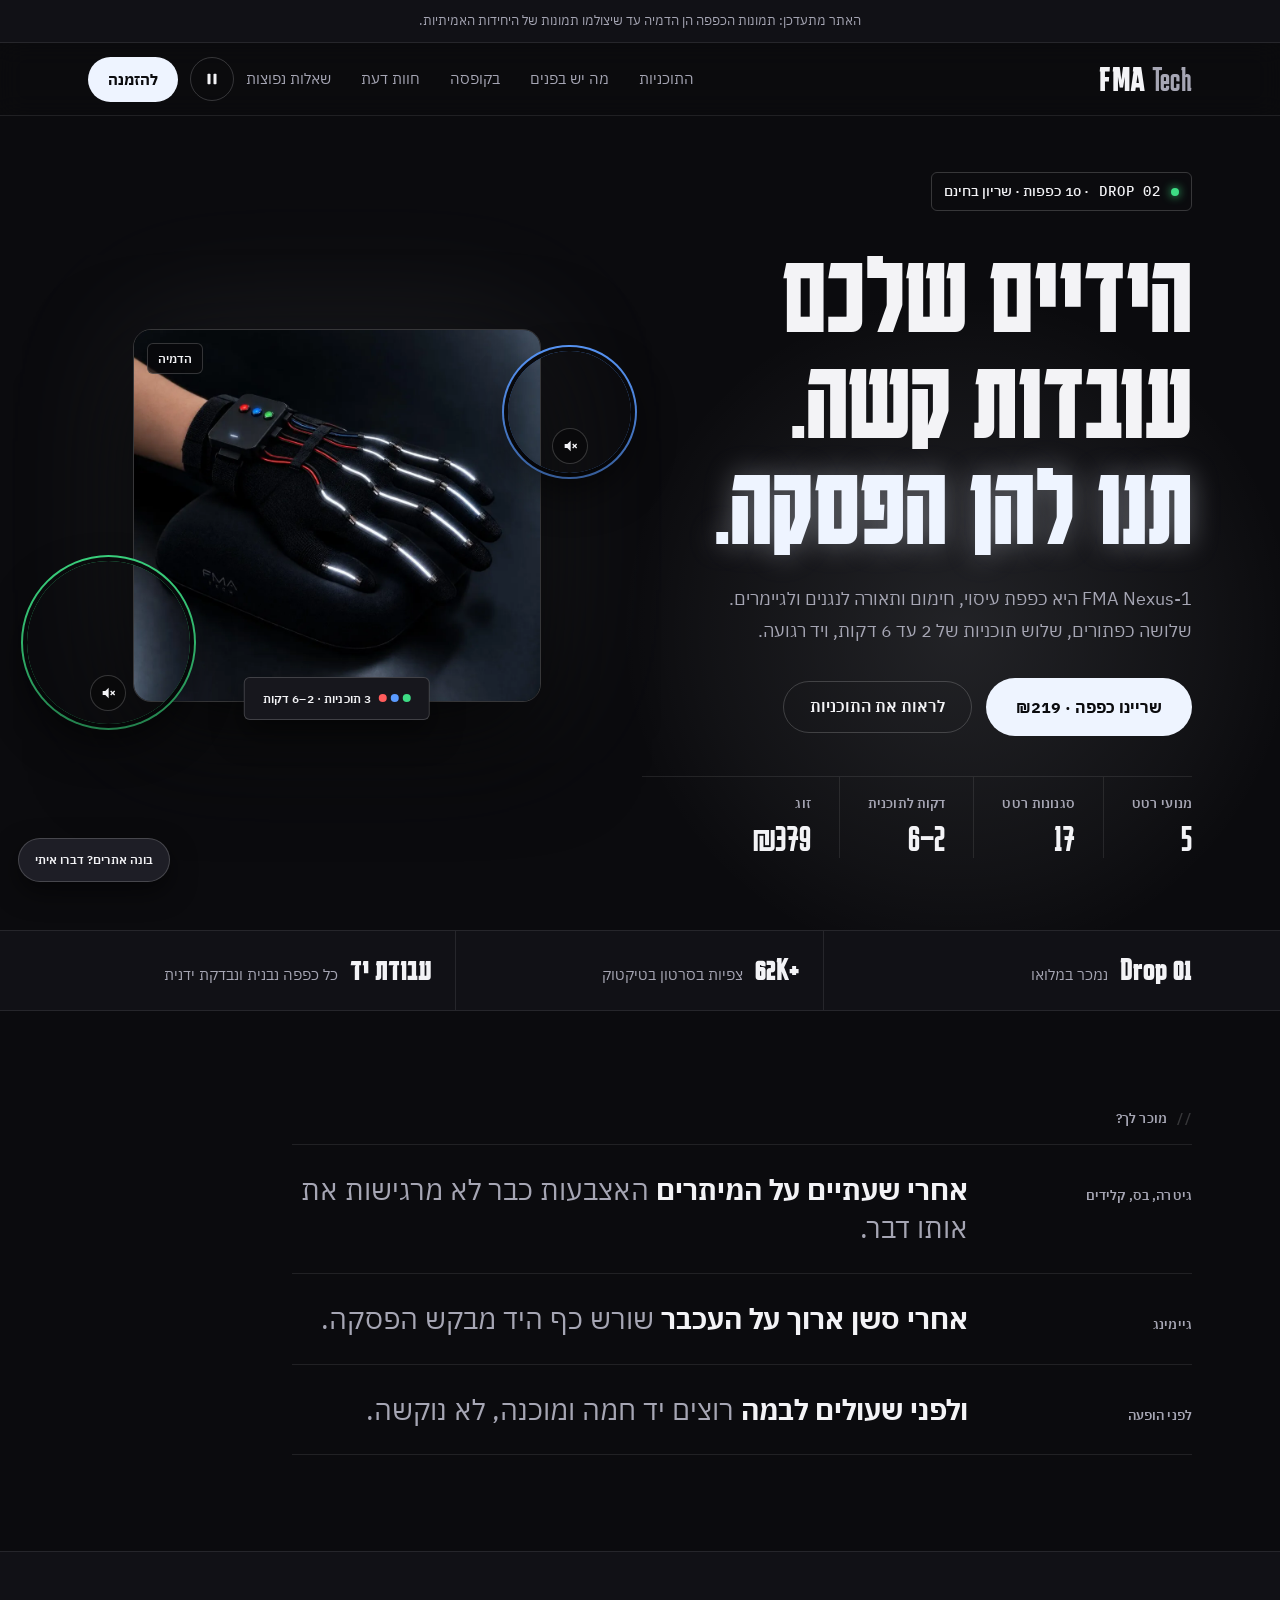
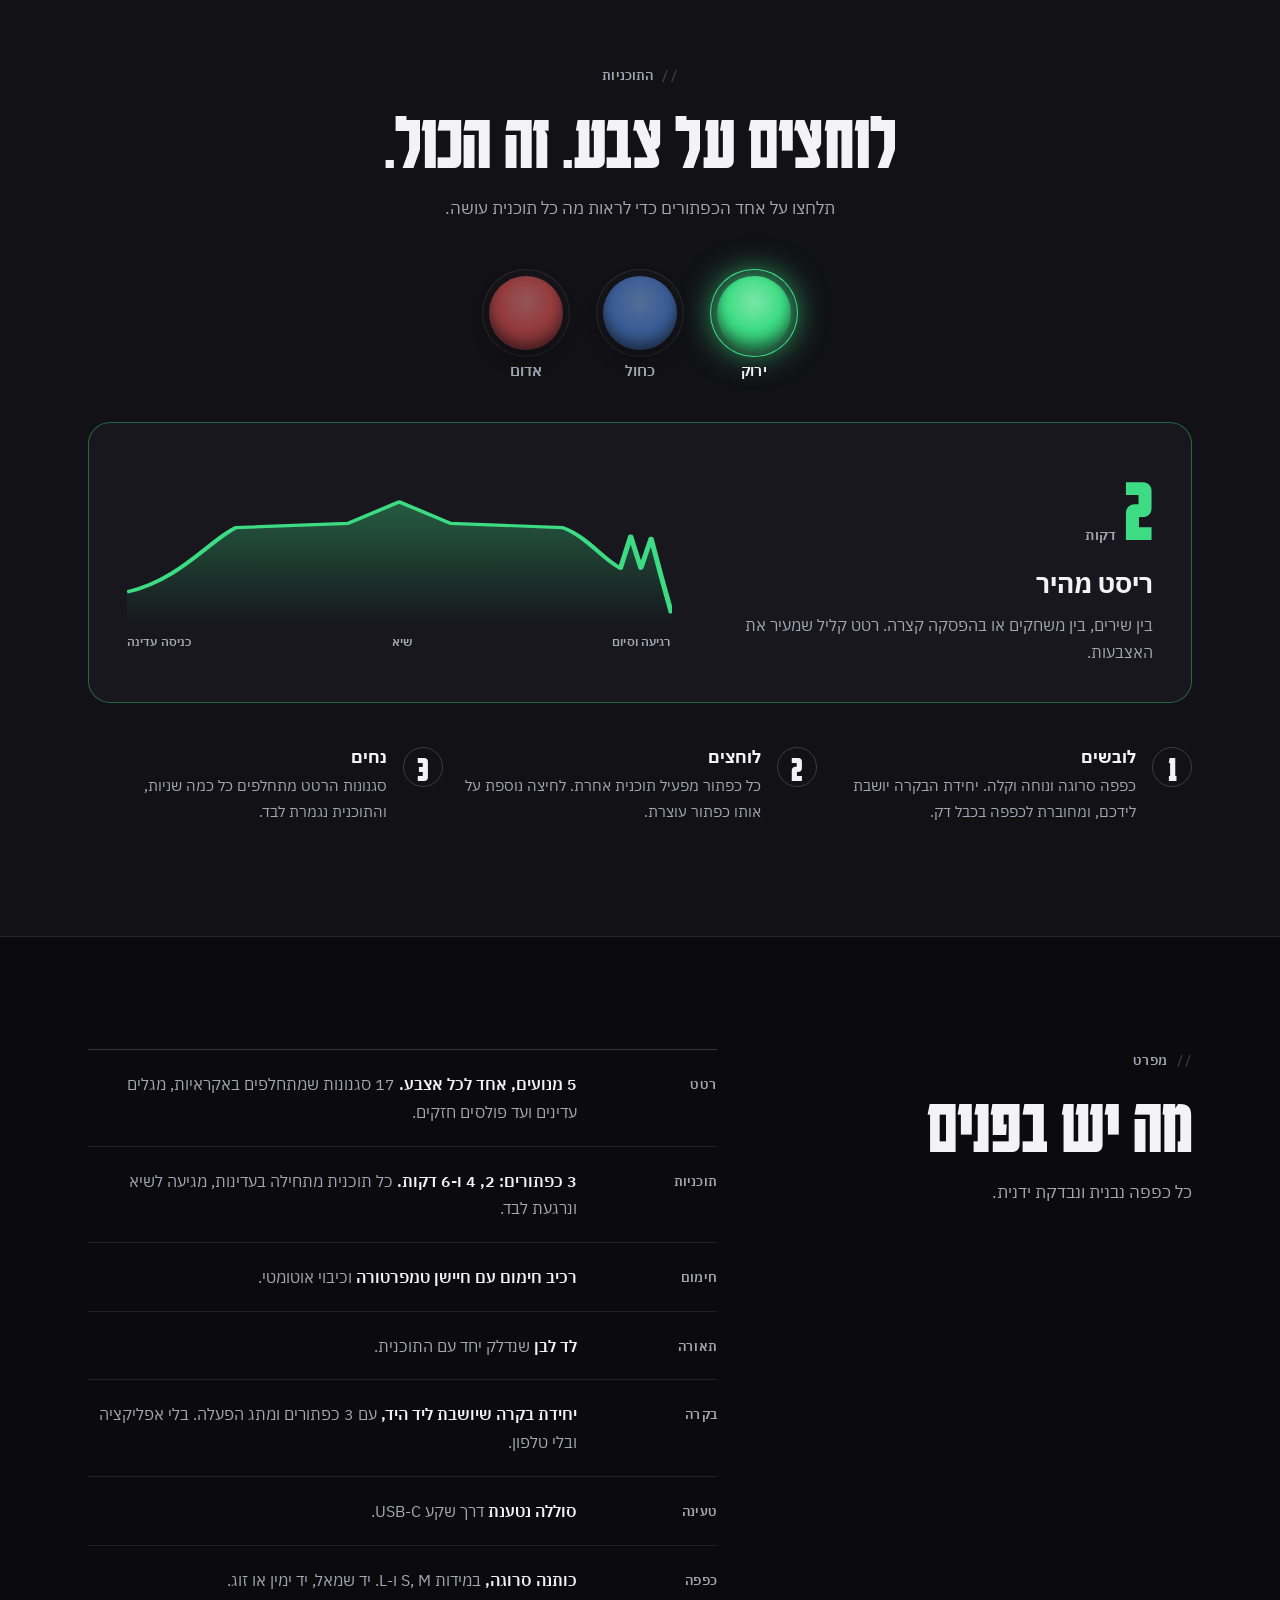
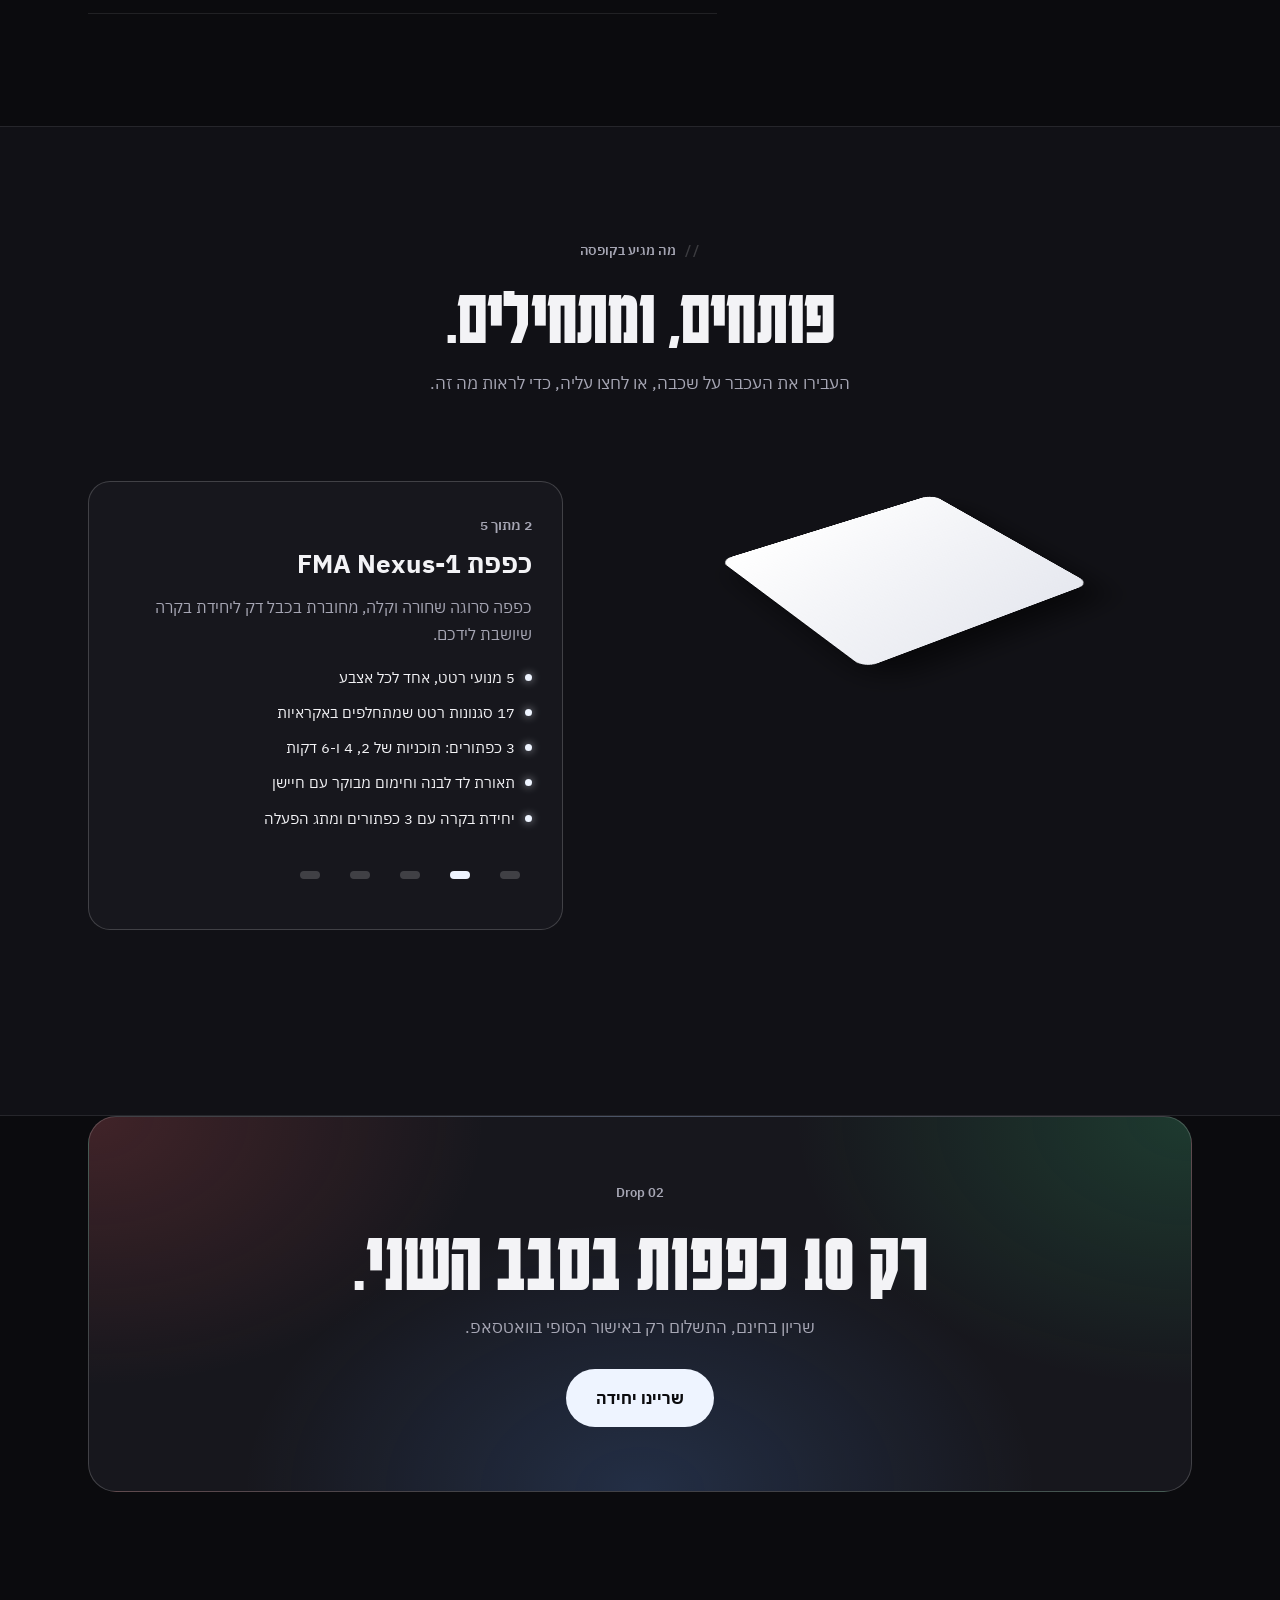
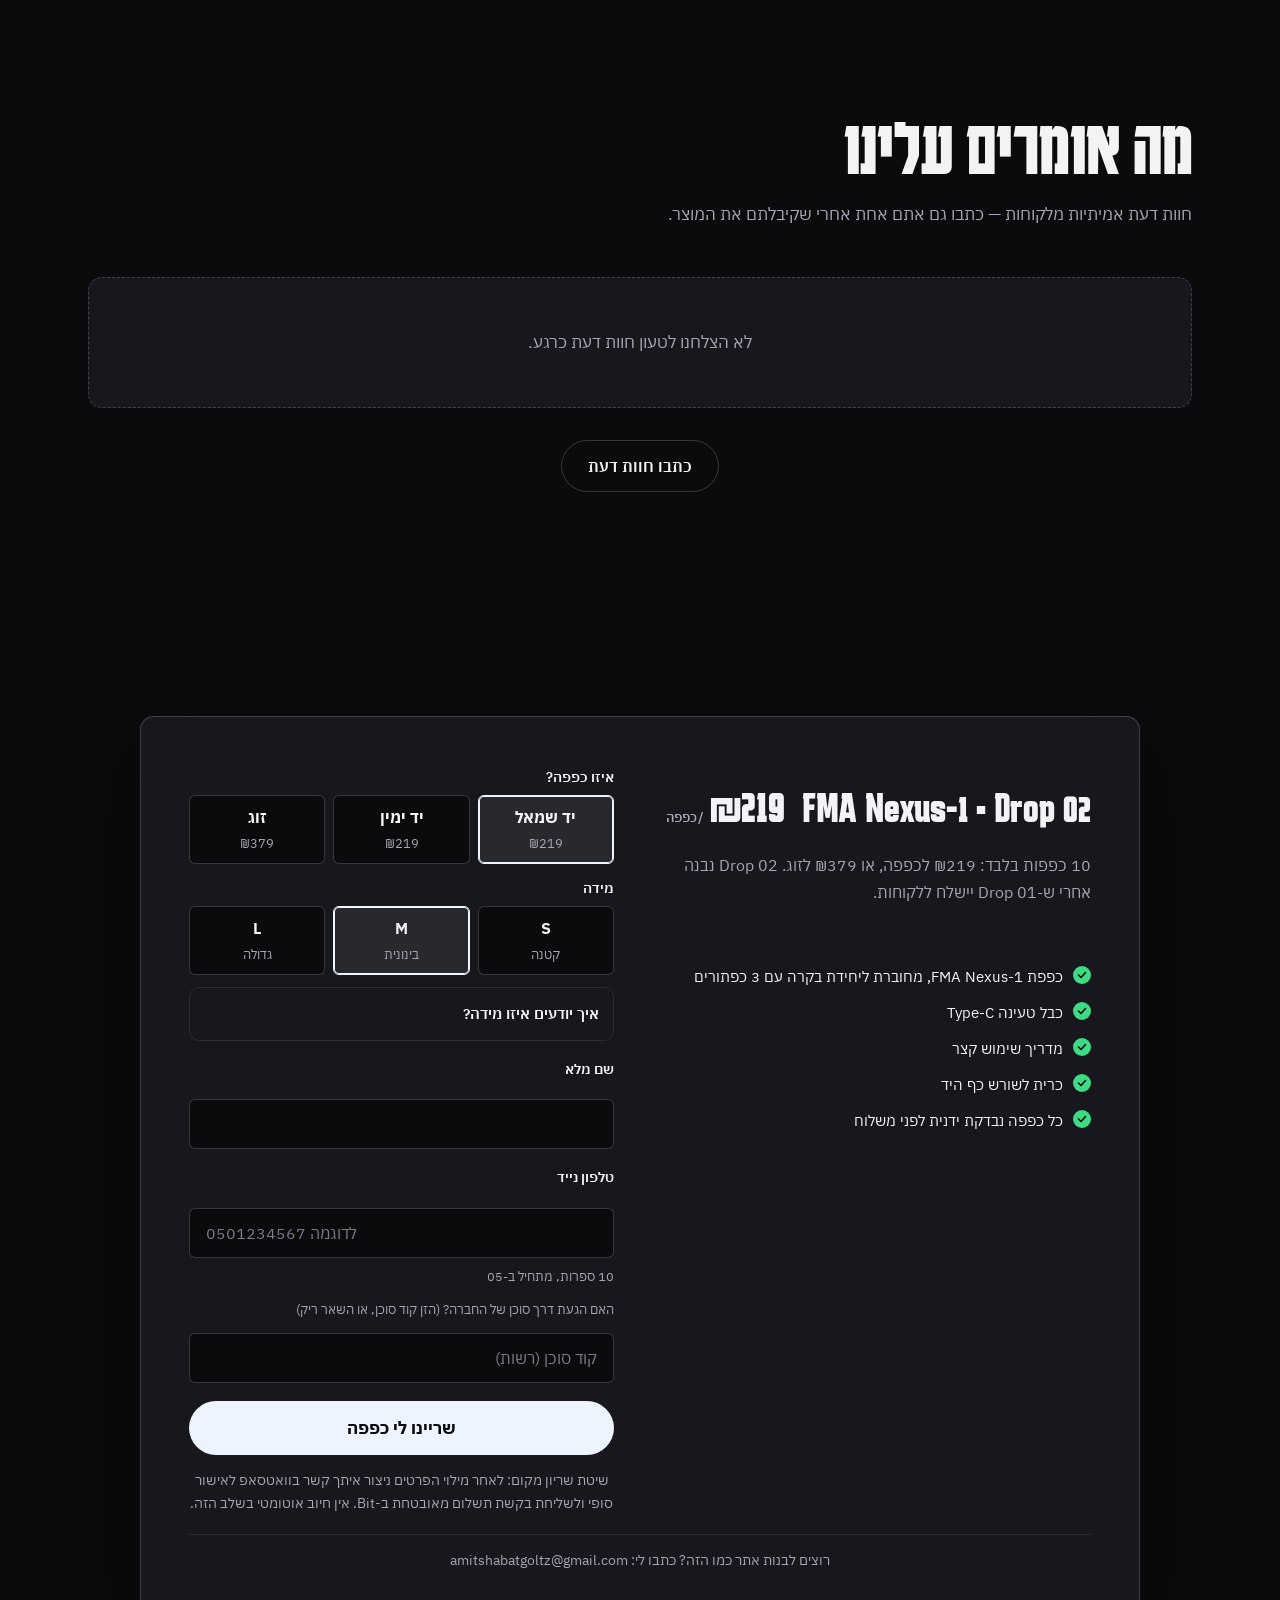
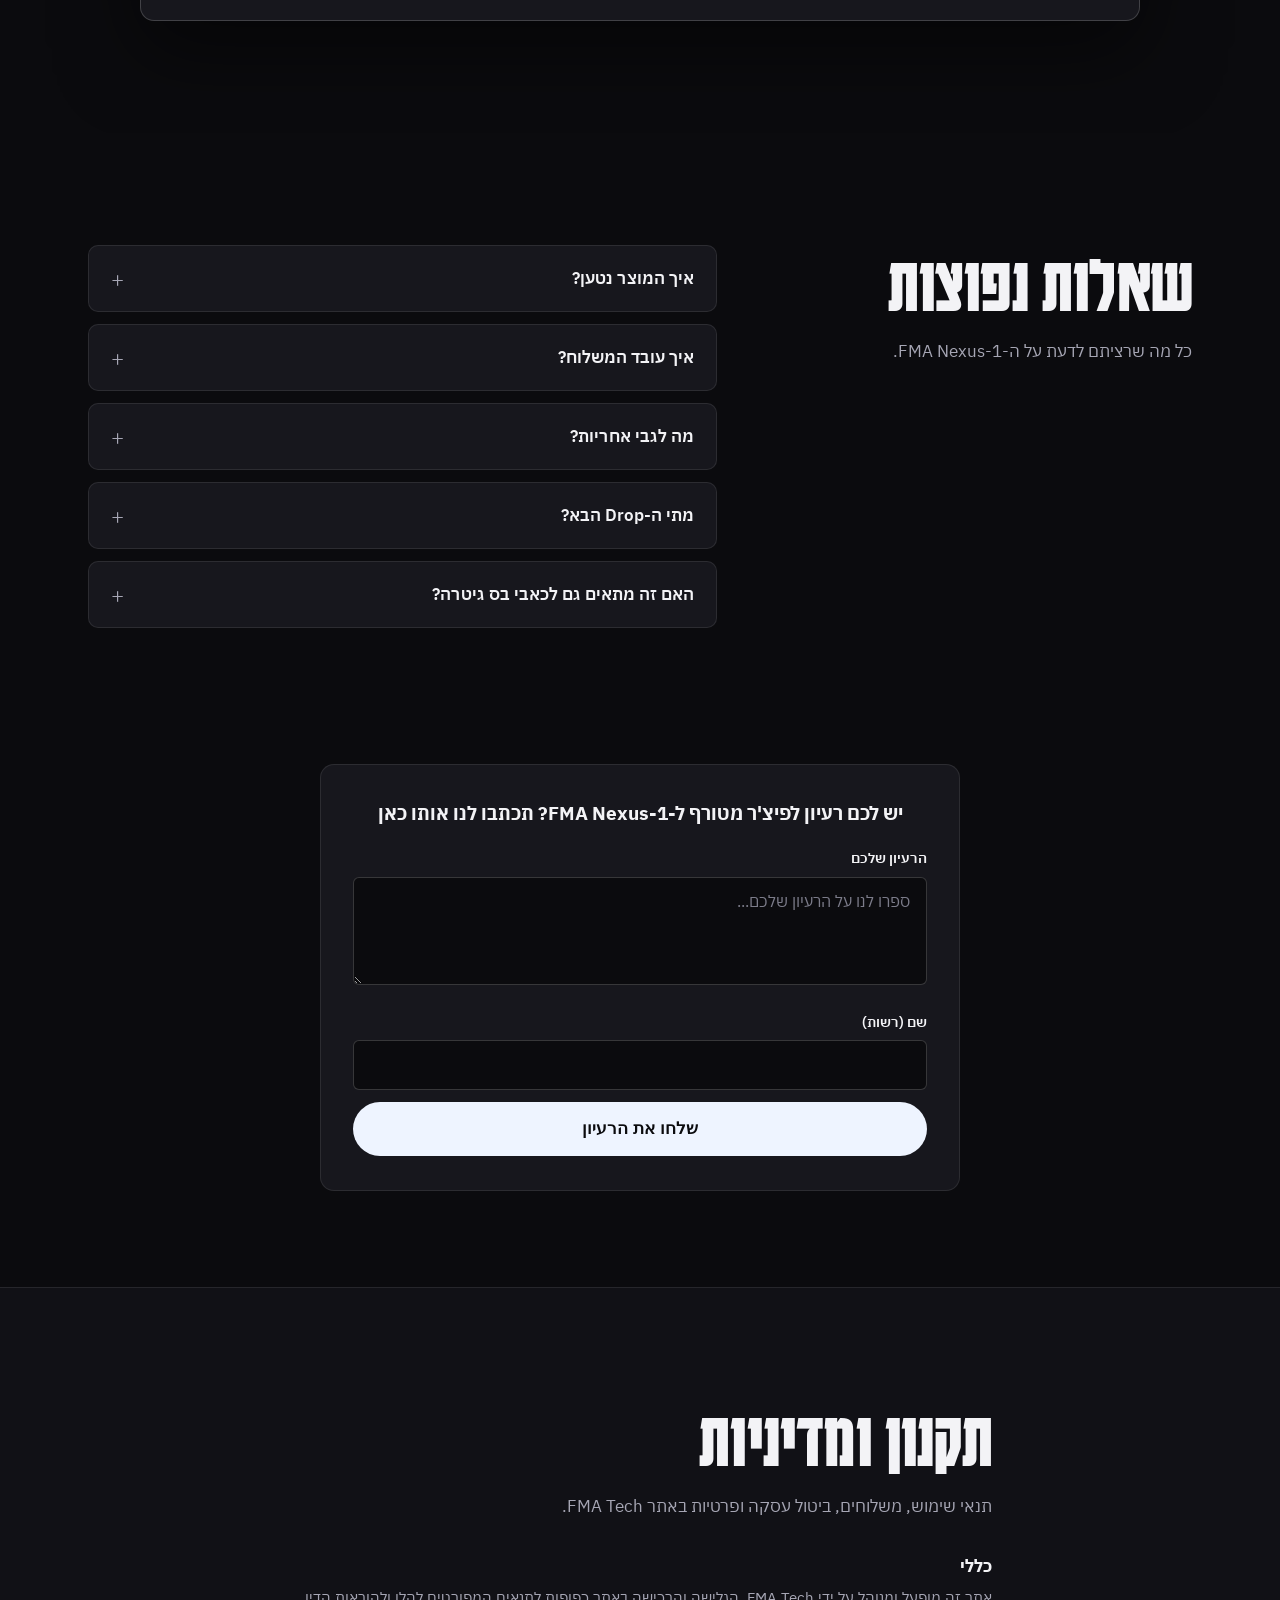
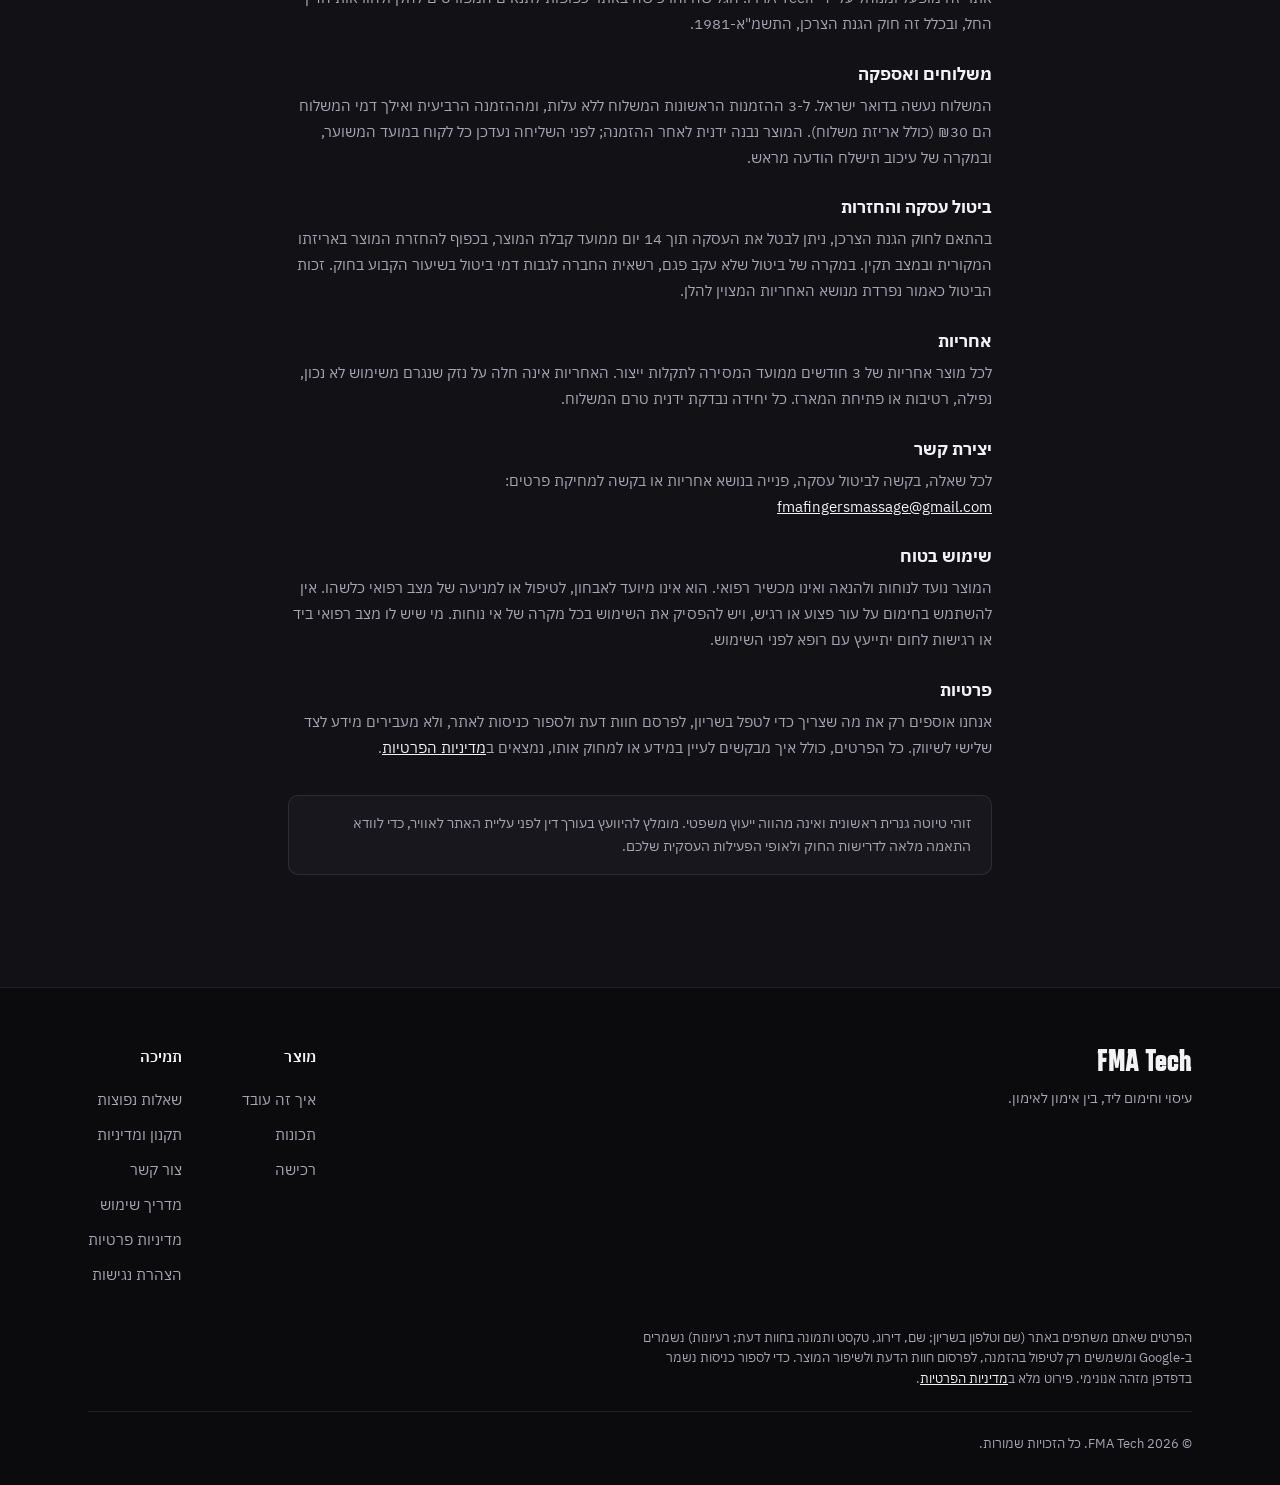
==== commit 3303b0b4: "Redesign: backstage-gear look from DESIGN.md - Type: Karantina for headlines and big numbers, IBM Pl" ====
--- a/index.html
+++ b/index.html
@@ -6,10 +6,10 @@
 <title>FMA Nexus-1 — כפפת עיסוי, חימום ותאורה</title>
 <link rel="preconnect" href="https://fonts.googleapis.com">
 <link rel="preconnect" href="https://fonts.gstatic.com" crossorigin>
-<link rel="preload" as="style" href="https://fonts.googleapis.com/css2?family=Rubik:wght@500;600;700;800&family=Heebo:wght@400;500;600;700&display=swap">
-<link href="https://fonts.googleapis.com/css2?family=Rubik:wght@500;600;700;800&family=Heebo:wght@400;500;600;700&display=swap" rel="stylesheet" media="print" onload="this.media='all'">
-<noscript><link href="https://fonts.googleapis.com/css2?family=Rubik:wght@500;600;700;800&family=Heebo:wght@400;500;600;700&display=swap" rel="stylesheet"></noscript>
-<meta name="theme-color" content="#09090B">
+<link rel="preload" as="style" href="https://fonts.googleapis.com/css2?family=Karantina:wght@400;700&family=IBM+Plex+Sans+Hebrew:wght@400;500;600;700&family=IBM+Plex+Mono:wght@500&display=swap">
+<link href="https://fonts.googleapis.com/css2?family=Karantina:wght@400;700&family=IBM+Plex+Sans+Hebrew:wght@400;500;600;700&family=IBM+Plex+Mono:wght@500&display=swap" rel="stylesheet" media="print" onload="this.media='all'">
+<noscript><link href="https://fonts.googleapis.com/css2?family=Karantina:wght@400;700&family=IBM+Plex+Sans+Hebrew:wght@400;500;600;700&family=IBM+Plex+Mono:wght@500&display=swap" rel="stylesheet"></noscript>
+<meta name="theme-color" content="#0B0B0E">
 <meta name="description" content="כפפת עיסוי, חימום ותאורה לנגנים וגיימרים: 5 מנועי רטט, 17 סגנונות ו-3 תוכניות בלחיצת כפתור. שריון בחינם באתר.">
 <link rel="canonical" href="https://amitshabatgoltz-create.github.io/-fma-nexus1/">
 <link rel="icon" href="assets/favicon.svg" type="image/svg+xml">
@@ -429,7 +429,9 @@
   @media (min-width:900px){
     .buy-card{max-width:1000px; display:grid; grid-template-columns:1fr 1fr; column-gap:52px; align-items:start; padding:48px;}
     .buy-card > .buy-top, .buy-card > .buy-desc, .buy-card > .stock-note, .buy-card > .buy-list{grid-column:1;}
-    .buy-card > #reserveFormWrap, .buy-card > #soldOutNote{grid-column:2; grid-row:1 / span 4;}
+    .buy-card{grid-template-rows:auto auto auto auto 1fr;}
+    .buy-card > #reserveFormWrap, .buy-card > #soldOutNote, .buy-card > #ordersClosedNote{grid-column:2; grid-row:1 / span 5;}
+    .buy-card > .buy-list{grid-row:4;}
     .buy-card > .toast, .buy-card > .buy-card-promo{grid-column:1 / -1;}
   }
   /* FAQ: heading beside the list */
@@ -744,6 +746,131 @@
     .policy-block{margin-bottom:30px;}
     footer{padding-bottom:110px;}
   }
+
+  /* ================= Redesign: backstage gear (see DESIGN.md) ================= */
+  :root{
+    --bg:#0B0B0E; --bg-2:#111116; --card:#17171D; --card-2:#1E1E26;
+    --line:rgba(255,255,255,0.09); --line-2:rgba(255,255,255,0.18);
+    --text:#F3F3F6; --muted:#A6A6B4;
+    --display:'Karantina','Rubik',Arial,sans-serif;
+    --body:'IBM Plex Sans Hebrew','Heebo',Arial,sans-serif;
+    --mono:'IBM Plex Mono',ui-monospace,Menlo,monospace;
+  }
+  body{font-family:var(--body); font-size:17px; line-height:1.7;}
+  h1,h2{font-family:var(--display); font-weight:700; letter-spacing:0; line-height:0.95;}
+  h3{font-family:var(--body); font-weight:700; line-height:1.3;}
+  button, input, textarea, select, .btn-primary, .btn-ghost, .buy-cta, .refresh-btn, .faq-q, .status-select, .reserve-input{font-family:var(--body);}
+  .logo{font-family:var(--display); font-size:2.1rem; font-weight:700; letter-spacing:0.01em; line-height:1;}
+  .footer-logo{font-family:var(--display); font-size:2rem; line-height:1;}
+  header{background:rgba(11,11,14,0.82);}
+  .build-note{font-size:0.82rem;}
+
+  /* section heads */
+  section{padding:112px 0;}
+  .section-head h2{font-size:clamp(3rem, 6.4vw, 5rem); margin-bottom:16px; font-weight:700;}
+  .eyebrow{font-family:var(--mono); font-size:0.78rem; font-weight:500; letter-spacing:0.08em; color:var(--muted); text-transform:uppercase; margin-bottom:14px;}
+  .eyebrow::before{content:"// "; color:var(--line-2);}
+  @media (max-width:760px){ section{padding:72px 0;} }
+
+  /* hero */
+  .hero{padding:56px 0 72px; text-align:right;}
+  .hero::before{left:auto; right:-10%; top:8%; width:900px; height:900px; transform:none;
+    background:radial-gradient(closest-side, rgba(238,244,255,0.10), rgba(238,244,255,0.03) 55%, transparent 75%);}
+  .hero-grid{position:relative; display:grid; grid-template-columns:1.05fr 0.95fr; gap:56px; align-items:center;}
+  .hero-copy{min-width:0;}
+  .spec-tag{display:inline-flex; align-items:center; gap:10px; font-family:var(--mono); font-size:0.8rem; letter-spacing:0.06em;
+    border:1px solid var(--line-2); padding:7px 12px; border-radius:6px; color:var(--text); margin-bottom:28px;}
+  .spec-tag .dot{width:8px; height:8px; border-radius:50%; background:var(--green); box-shadow:0 0 10px var(--green); animation:blink 2.2s ease-in-out infinite;}
+  .hero h1{font-size:clamp(4rem, 9vw, 8rem); font-weight:700; line-height:0.92; margin-bottom:26px; letter-spacing:0; text-wrap:balance;}
+  .hero h1 em{font-style:normal; display:block; color:var(--led); text-shadow:0 0 28px rgba(238,244,255,0.35);}
+  .hero p.lead{font-size:1.15rem; max-width:44ch; margin-bottom:32px;}
+  .hero-actions{justify-content:flex-start;}
+  .hero-specs{display:grid; grid-template-columns:repeat(4, auto); justify-content:start; gap:0; margin-top:40px; border-top:1px solid var(--line);}
+  .hero-specs div{padding:16px 0 0; padding-inline-end:28px; margin-inline-end:28px; border-inline-end:1px solid var(--line);}
+  .hero-specs div:last-child{border:none; margin:0; padding-inline-end:0;}
+  .hero-specs dt{font-family:var(--mono); font-size:0.72rem; letter-spacing:0.06em; color:var(--muted); margin-bottom:2px;}
+  .hero-specs dd{font-family:var(--display); font-size:2.6rem; line-height:1; color:var(--text);}
+  .hero-stage{max-width:none; margin:0;}
+  .hero-visual{width:82%; margin:0 auto;}
+  .product-photo-main{border-radius:18px; box-shadow:0 40px 100px rgba(0,0,0,0.75), 0 0 140px rgba(238,244,255,0.10);}
+  .video-accent{box-shadow:0 18px 40px rgba(0,0,0,0.6), 0 0 0 4px var(--bg), 0 0 0 6px var(--green);}
+  .video-accent-2{box-shadow:0 18px 40px rgba(0,0,0,0.6), 0 0 0 4px var(--bg), 0 0 0 6px var(--blue);}
+  .hero-visual .badge{font-family:var(--mono); font-size:0.78rem; font-weight:500; letter-spacing:0.04em; border-radius:6px; background:var(--card);}
+  .sim-label{font-family:var(--mono); border-radius:6px;}
+  @media (max-width:960px){
+    .hero-grid{grid-template-columns:1fr; gap:48px;}
+    .hero-stage{order:2;}
+    .hero-visual{width:62%;}
+  }
+  @media (max-width:520px){
+    .hero{padding:36px 0 56px;}
+    .hero h1{font-size:clamp(3.4rem, 17vw, 5rem);}
+    .hero-specs{grid-template-columns:repeat(2, 1fr);}
+    .hero-specs div{border:none; margin:0; padding:14px 0 0;}
+    .hero-actions .btn-primary, .hero-actions .btn-ghost{width:100%; justify-content:center;}
+  }
+
+  /* proof strip */
+  .proof{border-block:1px solid var(--line); background:var(--bg-2);}
+  .proof-row{display:grid; grid-template-columns:repeat(3, 1fr);}
+  .proof-row p{padding:22px 0; padding-inline-end:24px; color:var(--muted); font-size:0.95rem; display:flex; align-items:baseline; gap:12px; flex-wrap:wrap;}
+  .proof-row p + p{border-inline-start:1px solid var(--line); padding-inline-start:24px;}
+  .proof-row b{font-family:var(--display); font-size:2rem; line-height:1; color:var(--text); font-weight:700;}
+  @media (max-width:760px){
+    .proof-row{grid-template-columns:1fr;}
+    .proof-row p, .proof-row p + p{border:none; padding:14px 0; border-bottom:1px solid var(--line);}
+    .proof-row p:last-child{border-bottom:none;}
+  }
+
+  /* who it is for */
+  .problem .statements{display:grid; gap:0;}
+  .problem .statements p{display:grid; grid-template-columns:200px 1fr; gap:24px; align-items:baseline; padding:26px 0; border-bottom:1px solid var(--line);
+    font-family:var(--body); font-size:clamp(1.25rem, 2.4vw, 1.75rem); font-weight:400; line-height:1.35;}
+  .problem .statements p:first-child{border-top:1px solid var(--line);}
+  .problem .statements b{color:var(--text); font-weight:700;}
+  .row-tag{font-family:var(--mono); font-size:0.78rem; letter-spacing:0.06em; color:var(--muted);}
+  @media (max-width:640px){ .problem .statements p{grid-template-columns:1fr; gap:8px;} }
+
+  /* programs */
+  .prog-time{font-family:var(--display); font-size:6rem; font-weight:700;}
+  .prog-time small{font-family:var(--mono); font-size:0.85rem;}
+  .graph-labels{font-family:var(--mono); font-size:0.72rem; letter-spacing:0.04em;}
+  .pick-label{font-family:var(--mono); letter-spacing:0.06em;}
+  .step-num{font-family:var(--display); font-size:2.4rem; font-weight:700;}
+
+  /* spec sheet */
+  .spec-wrap{display:grid; grid-template-columns:0.8fr 1.2fr; gap:56px; align-items:start;}
+  .spec-wrap .section-head{position:sticky; top:110px; margin-bottom:0;}
+  .spec-sheet{border-top:1px solid var(--line-2);}
+  .spec-sheet div{display:grid; grid-template-columns:120px 1fr; gap:20px; padding:20px 0; border-bottom:1px solid var(--line);}
+  .spec-sheet dt{font-family:var(--mono); font-size:0.78rem; letter-spacing:0.06em; color:var(--muted); padding-top:4px;}
+  .spec-sheet dd{color:var(--muted); font-size:1.02rem;}
+  .spec-sheet dd b{color:var(--text); font-weight:600;}
+  @media (max-width:860px){
+    .spec-wrap{grid-template-columns:1fr; gap:24px;}
+    .spec-wrap .section-head{position:static;}
+    .spec-sheet div{grid-template-columns:1fr; gap:4px;}
+  }
+
+  /* drop band, buy card, prices */
+  .drop-band-inner h2{font-family:var(--display); font-size:clamp(3rem, 7vw, 5.4rem); font-weight:700;}
+  .drop-band-inner .eyebrow::before{content:"";}
+  .buy-top h3{font-family:var(--display); font-size:2.6rem; font-weight:700; line-height:1;}
+  .buy-price{font-family:var(--display); font-size:3rem; font-weight:700;}
+  .buy-price small{font-family:var(--mono); font-size:0.8rem;}
+  .choice span{border-radius:6px;}
+  .reserve-input{border-radius:6px;}
+  .buy-card{border-radius:14px;}
+  .faq-q{font-weight:600;}
+
+  /* Hebrew labels use the body face; mono is only for Latin and digits */
+  .mono{font-family:var(--mono); letter-spacing:0.06em;}
+  .spec-tag{font-family:var(--body); font-size:0.85rem; letter-spacing:0; font-weight:500;}
+  .eyebrow, .hero-specs dt, .row-tag, .spec-sheet dt, .graph-labels, .pick-label, .prog-time small, .hero-visual .badge, .sim-label, .buy-price small{
+    font-family:var(--body); letter-spacing:0.01em; font-weight:600;}
+  .eyebrow{font-size:0.82rem; text-transform:none;}
+  .eyebrow::before{font-family:var(--mono);}
+  .hero-specs dt, .row-tag, .spec-sheet dt{font-size:0.8rem;}
 </style>
 </head>
 <body>
@@ -779,15 +906,22 @@
 
 <main id="main" tabindex="-1">
 <section class="hero">
-  <div class="wrap hero-inner">
-    <div class="drop-pill"><span class="dot" aria-hidden="true"></span>Drop 02 · 10 כפפות בלבד · שריון בחינם</div>
-    <h1>היד שלך עבדה קשה.<br><span class="glow">עכשיו תנו לה לנוח.</span></h1>
-    <p class="lead">FMA Nexus-1: כפפת עיסוי, חימום ותאורה לנגנים וגיימרים. שלושה כפתורים, שלוש תוכניות, ויד רגועה תוך דקות.</p>
-    <div class="hero-actions">
-      <a href="#order" target="_blank" rel="noopener noreferrer" class="btn-primary"><span>להזמנה מוקדמת · ₪<span class="live-price">219</span></span></a>
-      <a href="#how" class="btn-ghost">לראות את התוכניות</a>
-    </div>
-    <p class="price-note">₪219 לכפפה · ₪379 לזוג · Drop 01 נמכר במלואו</p>
+  <div class="wrap hero-grid">
+    <div class="hero-copy">
+      <p class="spec-tag"><span class="dot" aria-hidden="true"></span><span class="mono">DROP 02</span> · 10 כפפות · שריון בחינם</p>
+      <h1>הידיים שלכם עובדות קשה. <em>תנו להן הפסקה.</em></h1>
+      <p class="lead">FMA Nexus-1 היא כפפת עיסוי, חימום ותאורה לנגנים ולגיימרים. שלושה כפתורים, שלוש תוכניות של 2 עד 6 דקות, ויד רגועה.</p>
+      <div class="hero-actions">
+        <a href="#order" target="_blank" rel="noopener noreferrer" class="btn-primary"><span>שריינו כפפה · ₪<span class="live-price">219</span></span></a>
+        <a href="#how" class="btn-ghost">לראות את התוכניות</a>
+      </div>
+      <dl class="hero-specs">
+        <div><dt>מנועי רטט</dt><dd>5</dd></div>
+        <div><dt>סגנונות רטט</dt><dd>17</dd></div>
+        <div><dt>דקות לתוכנית</dt><dd>2–6</dd></div>
+        <div><dt>זוג</dt><dd>₪379</dd></div>
+      </dl>
+    </div>
     <div class="hero-stage">
       <div class="hero-visual">
       <img class="product-photo-main" src="assets/glove.webp" width="1000" height="914" fetchpriority="high" alt="FMA Nexus-1 — כפפת העיסוי הטרמית">
@@ -803,17 +937,15 @@
       </div>
       <div class="badge"><span class="dots" aria-hidden="true"><i style="background:var(--green)"></i><i style="background:var(--blue)"></i><i style="background:var(--red)"></i></span>3 תוכניות · 2–6 דקות</div><div class="sim-label">הדמיה</div>
     </div>
-      <div class="chip chip-a"><b>5</b> מנועי רטט</div>
-      <div class="chip chip-b"><b>17</b> סגנונות רטט</div>
-      <div class="chip chip-c"><b>2–6</b> דקות</div>
     </div>
   </div>
 </section>
 
-<div class="marquee" aria-hidden="true">
-  <div class="marquee-track">
-    <span>גיטרה</span><span>בס</span><span>קלידים</span><span>גיימינג</span><span>תופים</span><span>כינור</span><span>מקלדת ועכבר</span><span>אימונים</span><span>הופעות</span>
-    <span>גיטרה</span><span>בס</span><span>קלידים</span><span>גיימינג</span><span>תופים</span><span>כינור</span><span>מקלדת ועכבר</span><span>אימונים</span><span>הופעות</span>
+<div class="proof">
+  <div class="wrap proof-row">
+    <p><b>Drop 01</b>נמכר במלואו</p>
+    <p><b dir="ltr">62K+</b>צפיות בסרטון בטיקטוק</p>
+    <p><b>עבודת יד</b>כל כפפה נבנית ונבדקת ידנית</p>
   </div>
 </div>
 
@@ -821,9 +953,9 @@
   <div class="wrap">
     <span class="eyebrow">מוכר לך?</span>
     <div class="statements">
-      <p><b>אחרי שעתיים על המיתרים</b> האצבעות כבר לא מרגישות את אותו דבר.</p>
-      <p><b>אחרי סשן ארוך על העכבר</b> שורש כף היד מבקש הפסקה.</p>
-      <p><b>ולפני ההופעה</b> רוצים יד חמה ומוכנה, לא נוקשה.</p>
+      <p><span class="row-tag">גיטרה, בס, קלידים</span><span><b>אחרי שעתיים על המיתרים</b> האצבעות כבר לא מרגישות את אותו דבר.</span></p>
+      <p><span class="row-tag">גיימינג</span><span><b>אחרי סשן ארוך על העכבר</b> שורש כף היד מבקש הפסקה.</span></p>
+      <p><span class="row-tag">לפני הופעה</span><span><b>ולפני שעולים לבמה</b> רוצים יד חמה ומוכנה, לא נוקשה.</span></p>
     </div>
   </div>
 </section>
@@ -869,48 +1001,21 @@
 </section>
 
 <section class="features" id="features">
-  <div class="wrap">
+  <div class="wrap spec-wrap">
     <div class="section-head">
-      <span class="eyebrow">מה יש בפנים</span>
-      <h2>הרבה טכנולוגיה, בכפפה אחת</h2>
+      <span class="eyebrow">מפרט</span>
+      <h2>מה יש בפנים</h2>
       <p>כל כפפה נבנית ונבדקת ידנית.</p>
     </div>
-    <div class="bento">
-      <div class="tile tile-big tile-motors">
-        <div class="fingers" aria-hidden="true"><i></i><i></i><i></i><i></i><i></i></div>
-        <div>
-          <h3>5 מנועי רטט · 17 סגנונות</h3>
-          <p>מנוע אחד לכל אצבע. הסגנונות מתחלפים באקראיות, מגלים ועד פולסים חזקים, כך שאף פעם לא מרגישים אותו דבר פעמיים.</p>
-        </div>
-      </div>
-      <div class="tile tile-heat">
-        <div class="feature-icon"><svg viewBox="0 0 24 24" fill="none" stroke="currentColor" stroke-width="2" stroke-linecap="round" stroke-linejoin="round" aria-hidden="true"><path d="M8.5 14.5A2.5 2.5 0 0 0 11 12c0-1.38-.5-2-1-3-1.07-2.14-.22-4.05 2-6 .5 2.5 2 4.9 4 6.5 2 1.6 3 3.5 3 5.5a7 7 0 1 1-14 0c0-1.15.43-2.29 1-3a2.5 2.5 0 0 0 2.5 2.5z"/></svg></div>
-        <h3>חימום מבוקר</h3>
-        <p>רכיב חימום בשורש כף היד, עם חיישן טמפרטורה וכיבוי אוטומטי.</p>
-      </div>
-      <div class="tile tile-led">
-        <div class="feature-icon"><svg viewBox="0 0 24 24" fill="none" stroke="currentColor" stroke-width="2" stroke-linecap="round" stroke-linejoin="round" aria-hidden="true"><path d="M15 14c.2-1 .7-1.7 1.5-2.5 1-.9 1.5-2.2 1.5-3.5A6 6 0 0 0 6 8c0 1 .2 2.2 1.5 3.5.7.7 1.3 1.5 1.5 2.5"/><path d="M9 18h6"/><path d="M10 22h4"/></svg></div>
-        <h3>תאורת לד</h3>
-        <p>תאורת לד לבנה על הכפפה, שנדלקת יחד עם התוכנית.</p>
-      </div>
-      <div class="tile">
-        <div class="feature-icon"><svg viewBox="0 0 24 24" fill="none" stroke="currentColor" stroke-width="2" stroke-linecap="round" stroke-linejoin="round" aria-hidden="true"><path d="M15 7h1a2 2 0 0 1 2 2v6a2 2 0 0 1-2 2h-2"/><path d="M6 7H4a2 2 0 0 0-2 2v6a2 2 0 0 0 2 2h1"/><path d="m11 7-3 5h4l-3 5"/><line x1="22" x2="22" y1="11" y2="13"/></svg></div>
-        <h3>נטען ב־USB-C</h3>
-        <p>סוללה נטענת שמספיקה לכמה תוכניות מטעינה אחת.</p>
-      </div>
-      <div class="tile">
-        <div class="feature-icon"><svg viewBox="0 0 24 24" fill="none" stroke="currentColor" stroke-width="2" stroke-linecap="round" stroke-linejoin="round" aria-hidden="true"><circle cx="5" cy="12" r="2.5"/><circle cx="12" cy="12" r="2.5"/><circle cx="19" cy="12" r="2.5"/></svg></div>
-        <h3>בלי אפליקציה</h3>
-        <p>שלושה כפתורים על יחידת הבקרה. בלי הגדרות ובלי טלפון.</p>
-      </div>
-      <div class="tile tile-wide">
-        <div class="feature-icon"><svg viewBox="0 0 24 24" fill="none" stroke="currentColor" stroke-width="2" stroke-linecap="round" stroke-linejoin="round" aria-hidden="true"><path d="M9 18V5l12-2v13"/><circle cx="6" cy="18" r="3"/><circle cx="18" cy="16" r="3"/></svg></div>
-        <div>
-          <h3>לנגנים ולגיימרים</h3>
-          <p>גיטרה, בס, קלידים או מקלדת ועכבר: כל מי שהידיים שלו עובדות שעות.</p>
-        </div>
-      </div>
-    </div>
+    <dl class="spec-sheet">
+      <div><dt>רטט</dt><dd><b>5 מנועים, אחד לכל אצבע.</b> 17 סגנונות שמתחלפים באקראיות, מגלים עדינים ועד פולסים חזקים.</dd></div>
+      <div><dt>תוכניות</dt><dd><b>3 כפתורים: 2, 4 ו-6 דקות.</b> כל תוכנית מתחילה בעדינות, מגיעה לשיא ונרגעת לבד.</dd></div>
+      <div><dt>חימום</dt><dd><b>רכיב חימום עם חיישן טמפרטורה</b> וכיבוי אוטומטי.</dd></div>
+      <div><dt>תאורה</dt><dd><b>לד לבן</b> שנדלק יחד עם התוכנית.</dd></div>
+      <div><dt>בקרה</dt><dd><b>יחידת בקרה שיושבת ליד היד,</b> עם 3 כפתורים ומתג הפעלה. בלי אפליקציה ובלי טלפון.</dd></div>
+      <div><dt>טעינה</dt><dd><b>סוללה נטענת</b> דרך שקע USB-C.</dd></div>
+      <div><dt>כפפה</dt><dd><b>כותנה סרוגה,</b> במידות S, M ו-L. יד שמאל, יד ימין או זוג.</dd></div>
+    </dl>
   </div>
 </section>
 
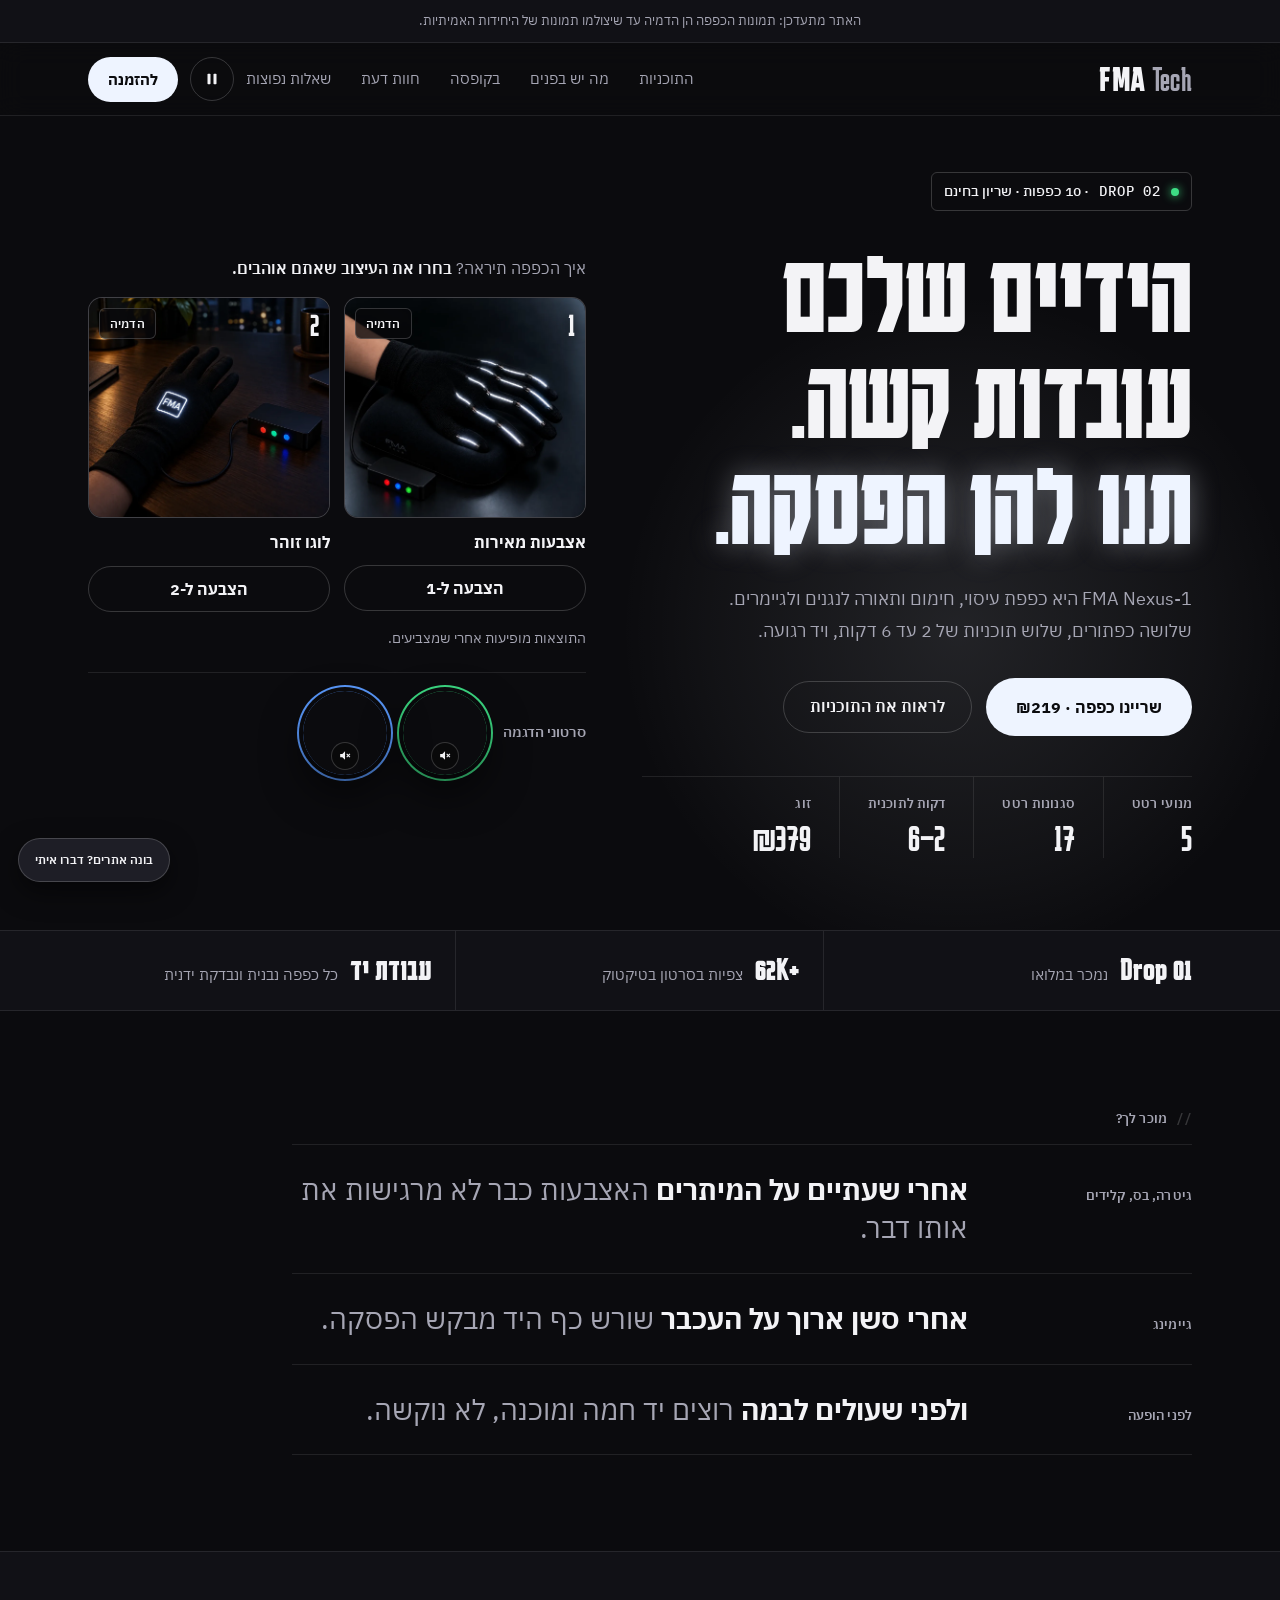
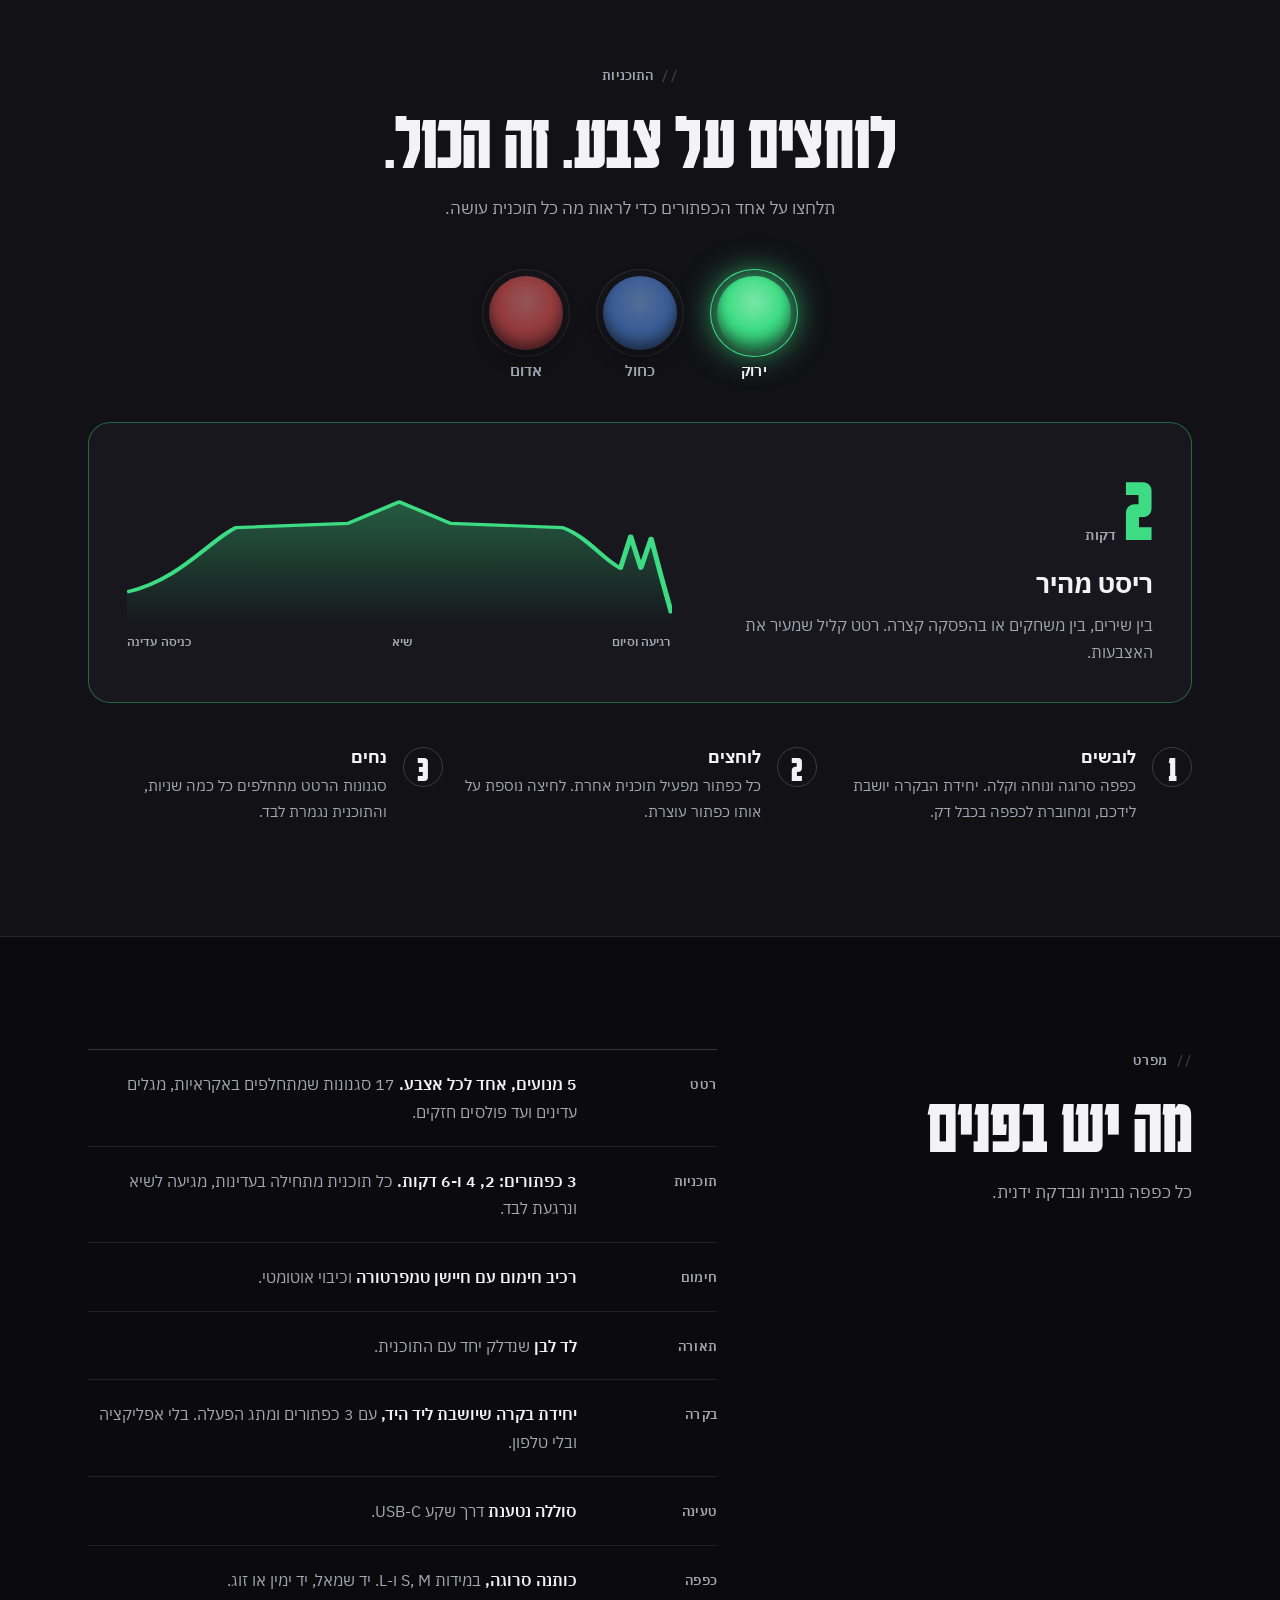
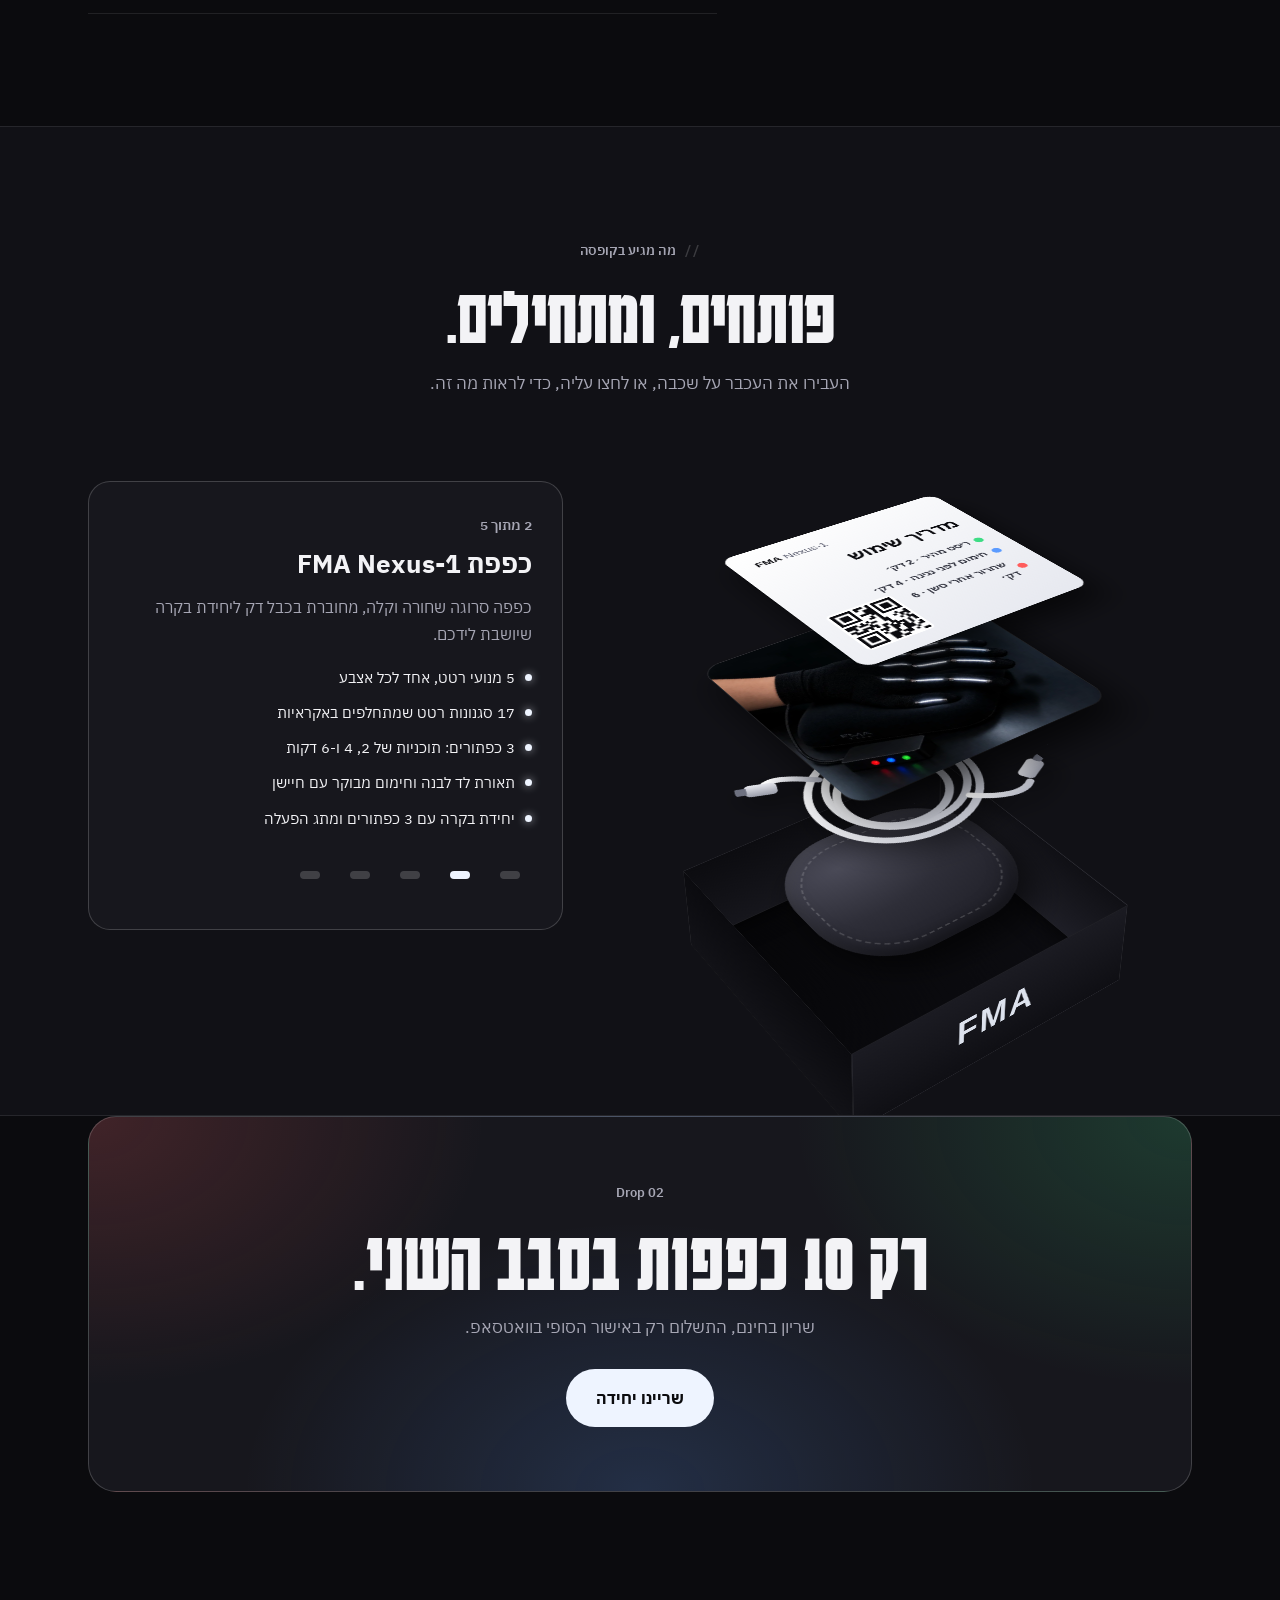
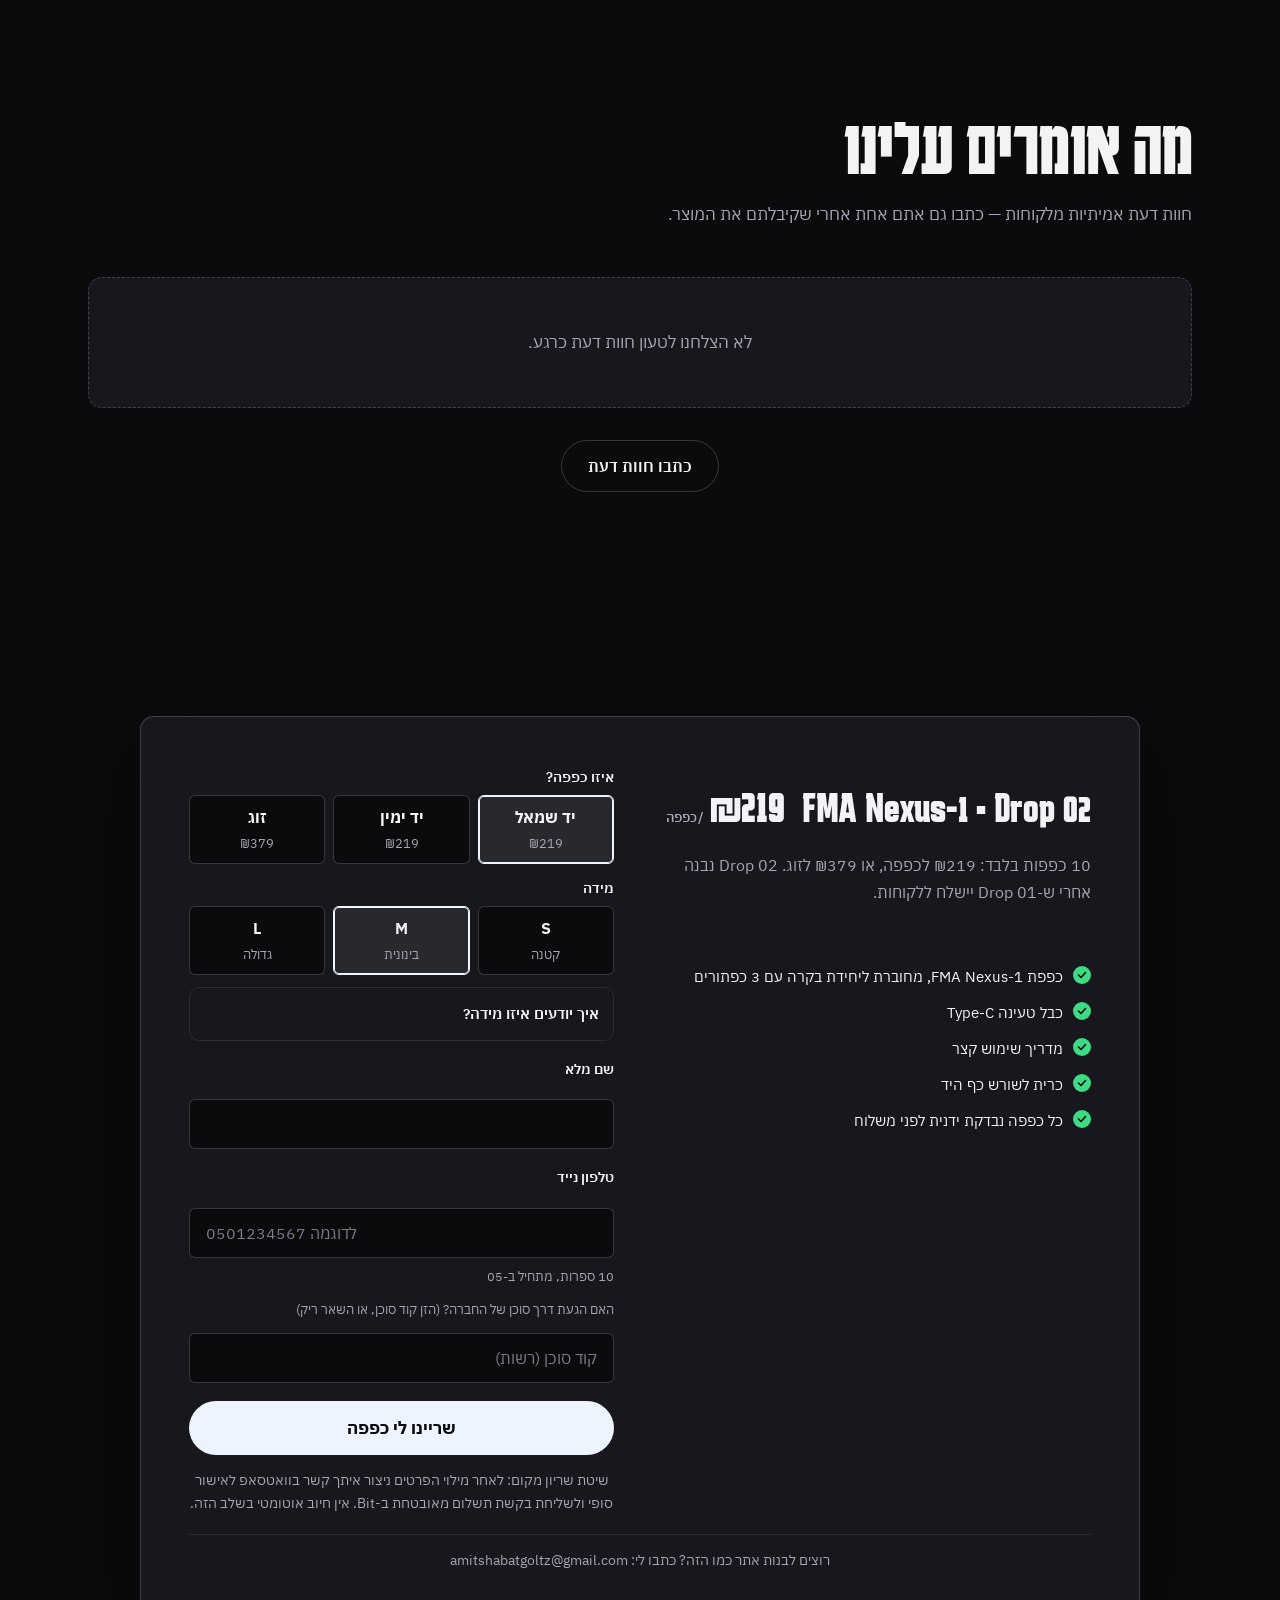
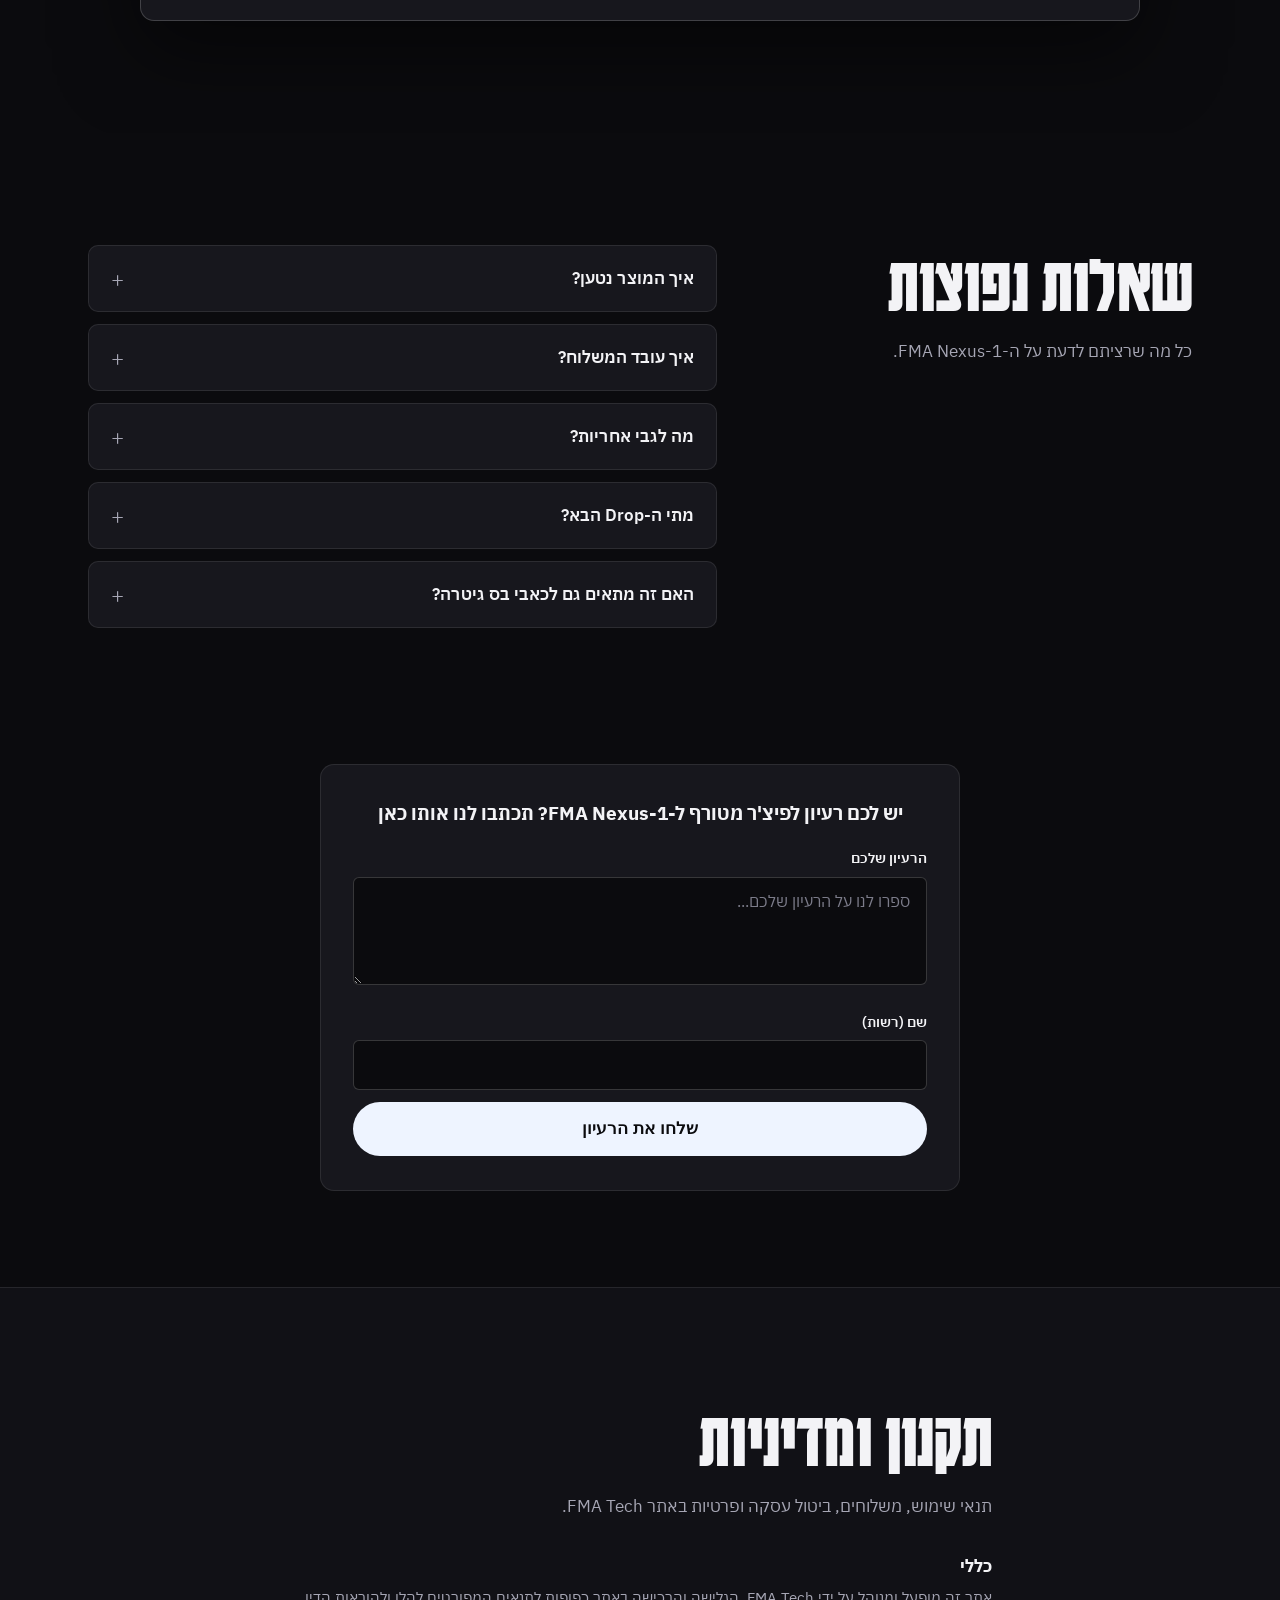
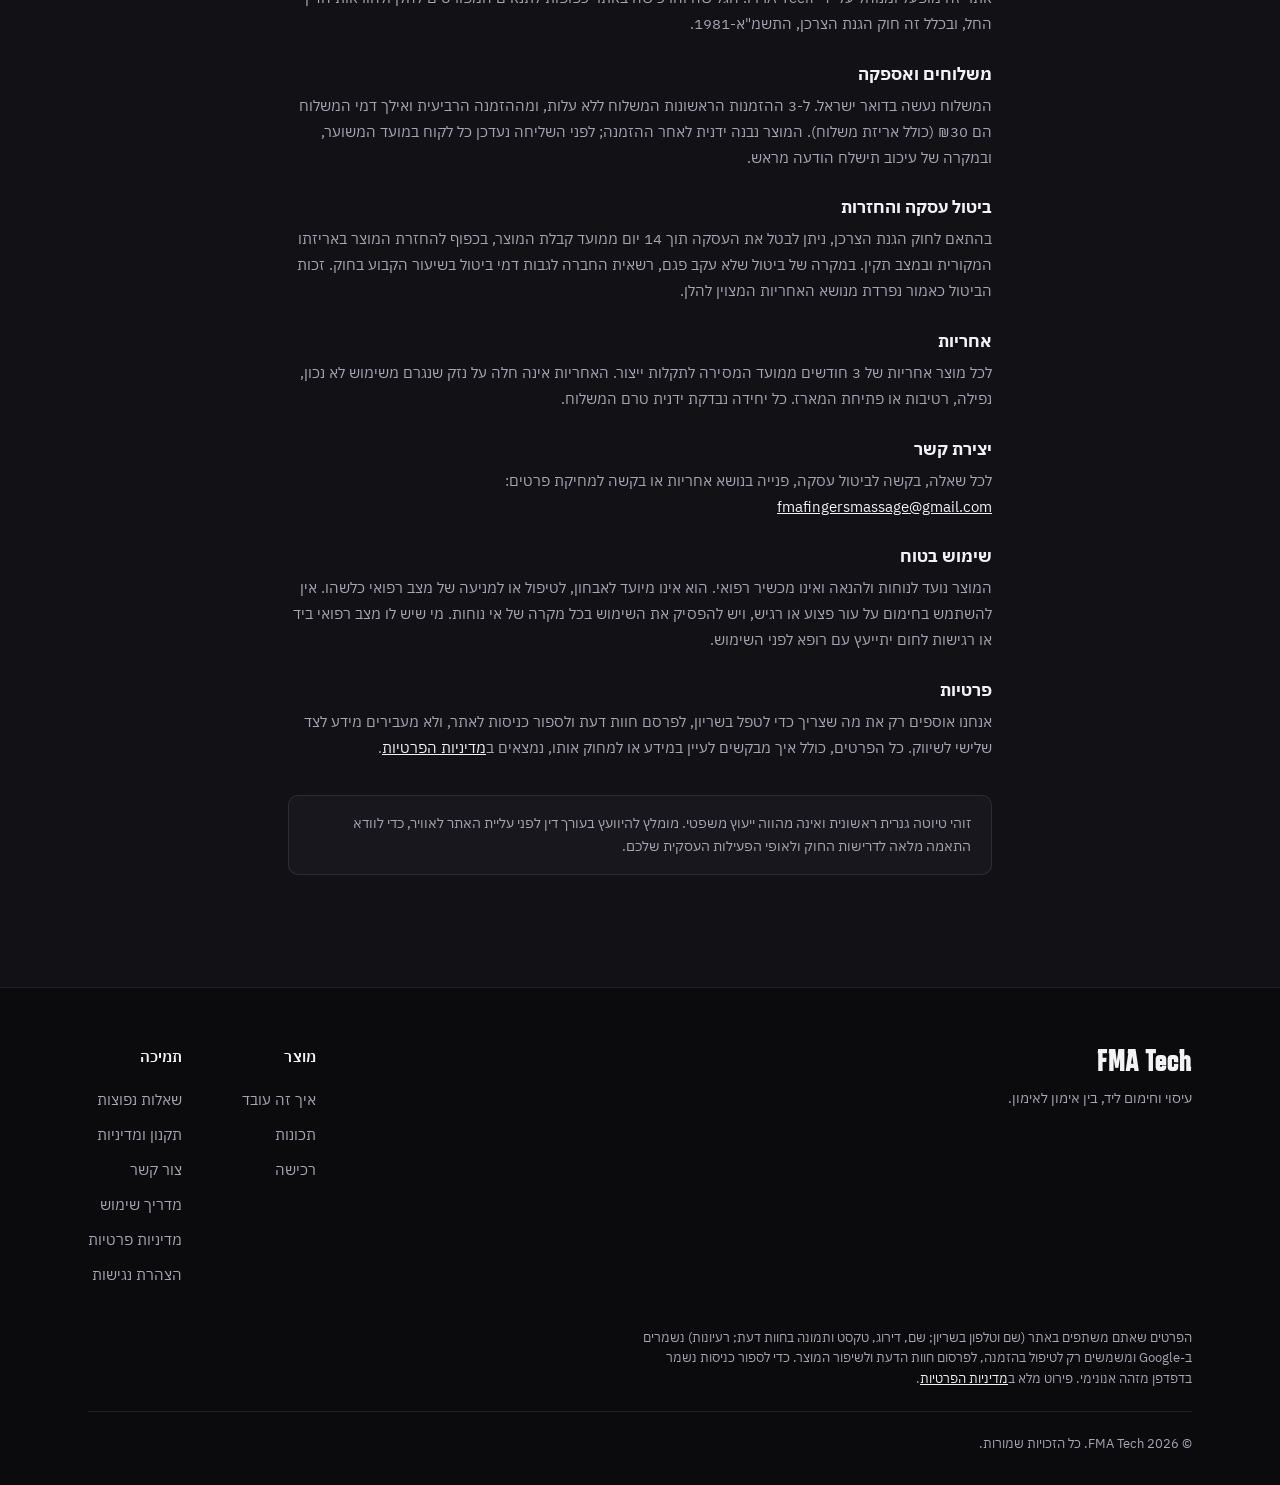
==== commit 2e6b1936: "Hero look vote: finger lights vs glowing logo, results after voting - The hero photo becomes two mar" ====
--- a/index.html
+++ b/index.html
@@ -23,7 +23,7 @@
 <meta property="og:image:width" content="1200">
 <meta property="og:image:height" content="630">
 <meta name="twitter:card" content="summary_large_image">
-<link rel="preload" as="image" href="assets/glove.webp" type="image/webp">
+<link rel="preload" as="image" href="assets/render-fingers.webp" type="image/webp">
 <style>
   :root{
     --bg:#09090B;
@@ -871,6 +871,35 @@
   .eyebrow{font-size:0.82rem; text-transform:none;}
   .eyebrow::before{font-family:var(--mono);}
   .hero-specs dt, .row-tag, .spec-sheet dt{font-size:0.8rem;}
+
+  /* look vote in the hero */
+  .vote{width:100%;}
+  .vote-q{color:var(--muted); font-size:1rem; margin-bottom:14px;}
+  .vote-q b{color:var(--text); font-weight:600;}
+  .vote-grid{display:grid; grid-template-columns:1fr 1fr; gap:14px;}
+  .vote-opt{margin:0; display:flex; flex-direction:column; gap:10px; min-width:0;}
+  .vote-img{position:relative; border-radius:14px; overflow:hidden; border:1px solid var(--line-2); background:var(--card);}
+  .vote-img img, .vote-img .product-photo-main{width:100%; height:auto; display:block; border:none; border-radius:0; box-shadow:none;}
+  .vote-img .sim-label{top:10px; left:10px;}
+  .vote-num{position:absolute; top:8px; right:10px; font-family:var(--display); font-size:2.2rem; line-height:1; color:var(--text); text-shadow:0 2px 12px rgba(0,0,0,0.8);}
+  .vote-opt figcaption{font-weight:700; font-size:1.02rem;}
+  .vote-btn{min-height:46px; border-radius:999px; border:1px solid var(--line-2); background:transparent; color:var(--text); font-weight:700; font-size:0.98rem; cursor:pointer; transition:border-color .2s var(--ease), background .2s var(--ease);}
+  .vote-btn:hover{border-color:var(--led); background:rgba(238,244,255,0.06);}
+  .vote-btn:disabled{opacity:0.5; cursor:wait;}
+  .vote-result p{font-size:0.9rem; color:var(--muted); margin-top:6px;}
+  .vote-bar{height:8px; border-radius:999px; background:var(--card-2); overflow:hidden;}
+  .vote-bar span{display:block; height:100%; width:0; background:var(--muted); border-radius:999px; transition:width .6s var(--ease);}
+  .vote-opt.mine .vote-img{border-color:var(--led); box-shadow:0 0 0 1px var(--led), 0 0 30px rgba(238,244,255,0.18);}
+  .vote-opt.mine .vote-bar span{background:var(--led);}
+  .vote-opt.mine .vote-result p{color:var(--text);}
+  .vote-status{font-size:0.9rem; color:var(--muted); margin-top:14px; min-height:1.4em;}
+  .hero-demos{display:flex; align-items:center; gap:16px; margin-top:22px; padding-top:18px; border-top:1px solid var(--line);}
+  .hero-demos-label{font-size:0.85rem; font-weight:600; color:var(--muted);}
+  .hero-demos .video-accent, .hero-demos .video-accent-2{position:relative; inset:auto; width:84px; flex:0 0 84px; top:auto; left:auto; right:auto; bottom:auto;}
+  .hero-demos .sound-toggle{width:28px; height:28px; bottom:6%;}
+  .hero-demos .sound-toggle svg{width:13px; height:13px;}
+  @media (max-width:420px){ .vote-grid{gap:10px;} .vote-num{font-size:1.8rem;} .vote-opt figcaption{font-size:0.95rem;} }
+  .vote-stats{grid-template-columns:repeat(2,1fr);}
 </style>
 </head>
 <body>
@@ -923,20 +952,43 @@
       </dl>
     </div>
     <div class="hero-stage">
-      <div class="hero-visual">
-      <img class="product-photo-main" src="assets/glove.webp" width="1000" height="914" fetchpriority="high" alt="FMA Nexus-1 — כפפת העיסוי הטרמית">
-      <div class="video-accent">
-      <button type="button" class="video-open" onclick="openVideo('heroVideo', this)" aria-label="הצגת סרטון ההדגמה במסך מלא"></button>
-      <video id="heroVideo" class="device-plate" autoplay muted loop playsinline aria-label="FMA Nexus-1 — הדגמת מוצר"><source src="assets/demo-1.mp4" type="video/mp4"></video>
-      <button type="button" class="sound-toggle" id="soundToggle" onclick="event.stopPropagation(); toggleSound()" aria-label="הפעל קול"><svg id="soundIcon" width="18" height="18" viewBox="0 0 24 24" fill="none" xmlns="http://www.w3.org/2000/svg"><path d="M4 9v6h4l5 5V4L8 9H4z" fill="currentColor"/><line x1="16" y1="9" x2="22" y2="15" stroke="currentColor" stroke-width="2"/><line x1="22" y1="9" x2="16" y2="15" stroke="currentColor" stroke-width="2"/></svg></button>
-      </div>
-      <div class="video-accent-2">
-      <button type="button" class="video-open" onclick="openVideo('heroVideo3', this)" aria-label="הצגת סרטון ההדגמה השני במסך מלא"></button>
-      <video id="heroVideo3" class="device-plate" autoplay muted loop playsinline aria-label="FMA Nexus-1 — הדגמה נוספת"><source src="assets/demo-2.mp4" type="video/mp4"></video>
-      <button type="button" class="sound-toggle" id="soundToggle3" onclick="event.stopPropagation(); toggleSound3()" aria-label="הפעל קול"><svg id="soundIcon3" width="18" height="18" viewBox="0 0 24 24" fill="none" xmlns="http://www.w3.org/2000/svg"><path d="M4 9v6h4l5 5V4L8 9H4z" fill="currentColor"/><line x1="16" y1="9" x2="22" y2="15" stroke="currentColor" stroke-width="2"/><line x1="22" y1="9" x2="16" y2="15" stroke="currentColor" stroke-width="2"/></svg></button>
-      </div>
-      <div class="badge"><span class="dots" aria-hidden="true"><i style="background:var(--green)"></i><i style="background:var(--blue)"></i><i style="background:var(--red)"></i></span>3 תוכניות · 2–6 דקות</div><div class="sim-label">הדמיה</div>
-    </div>
+      <div class="vote" id="lookVote">
+        <p class="vote-q">איך הכפפה תיראה? <b>בחרו את העיצוב שאתם אוהבים.</b></p>
+        <div class="vote-grid">
+          <figure class="vote-opt" data-opt="fingers">
+            <div class="vote-img">
+              <img class="product-photo-main" src="assets/render-fingers.webp" width="1000" height="914" fetchpriority="high" alt="הדמיה: כפפה שחורה עם פסי לד לבנים לאורך האצבעות, ויחידת בקרה עם שלושה כפתורים ליד היד">
+              <span class="sim-label">הדמיה</span><span class="vote-num">1</span>
+            </div>
+            <figcaption>אצבעות מאירות</figcaption>
+            <button type="button" class="vote-btn" data-opt="fingers">הצבעה ל-1</button>
+            <div class="vote-result" hidden><div class="vote-bar"><span></span></div><p></p></div>
+          </figure>
+          <figure class="vote-opt" data-opt="logo">
+            <div class="vote-img">
+              <img src="assets/render-logo.webp" width="1000" height="914" loading="lazy" alt="הדמיה: כפפה שחורה עם לוגו FMA זוהר על גב היד, ויחידת בקרה עם שלושה כפתורים על השולחן">
+              <span class="sim-label">הדמיה</span><span class="vote-num">2</span>
+            </div>
+            <figcaption>לוגו זוהר</figcaption>
+            <button type="button" class="vote-btn" data-opt="logo">הצבעה ל-2</button>
+            <div class="vote-result" hidden><div class="vote-bar"><span></span></div><p></p></div>
+          </figure>
+        </div>
+        <p class="vote-status" id="voteStatus" role="status">התוצאות מופיעות אחרי שמצביעים.</p>
+        <div class="hero-demos">
+          <span class="hero-demos-label">סרטוני הדגמה</span>
+          <div class="video-accent">
+          <button type="button" class="video-open" onclick="openVideo('heroVideo', this)" aria-label="הצגת סרטון ההדגמה במסך מלא"></button>
+          <video id="heroVideo" class="device-plate" autoplay muted loop playsinline aria-label="FMA Nexus-1 — הדגמת מוצר"><source src="assets/demo-1.mp4" type="video/mp4"></video>
+          <button type="button" class="sound-toggle" id="soundToggle" onclick="event.stopPropagation(); toggleSound()" aria-label="הפעל קול"><svg id="soundIcon" width="18" height="18" viewBox="0 0 24 24" fill="none" xmlns="http://www.w3.org/2000/svg"><path d="M4 9v6h4l5 5V4L8 9H4z" fill="currentColor"/><line x1="16" y1="9" x2="22" y2="15" stroke="currentColor" stroke-width="2"/><line x1="22" y1="9" x2="16" y2="15" stroke="currentColor" stroke-width="2"/></svg></button>
+          </div>
+          <div class="video-accent-2">
+          <button type="button" class="video-open" onclick="openVideo('heroVideo3', this)" aria-label="הצגת סרטון ההדגמה השני במסך מלא"></button>
+          <video id="heroVideo3" class="device-plate" autoplay muted loop playsinline aria-label="FMA Nexus-1 — הדגמה נוספת"><source src="assets/demo-2.mp4" type="video/mp4"></video>
+          <button type="button" class="sound-toggle" id="soundToggle3" onclick="event.stopPropagation(); toggleSound3()" aria-label="הפעל קול"><svg id="soundIcon3" width="18" height="18" viewBox="0 0 24 24" fill="none" xmlns="http://www.w3.org/2000/svg"><path d="M4 9v6h4l5 5V4L8 9H4z" fill="currentColor"/><line x1="16" y1="9" x2="22" y2="15" stroke="currentColor" stroke-width="2"/><line x1="22" y1="9" x2="16" y2="15" stroke="currentColor" stroke-width="2"/></svg></button>
+          </div>
+        </div>
+      </div>
     </div>
   </div>
 </section>
@@ -1413,6 +1465,20 @@
     </header>
     <p class="admin-subtitle">כל ההזמנות שמגיעות מטופס השריון באתר.</p>
 
+    <div class="admin-section-head">
+      <h2>הצבעה על העיצוב</h2>
+    </div>
+    <div class="stats-row vote-stats">
+      <div class="stat-card">
+        <div class="num" id="voteFingers">–</div>
+        <div class="label">אצבעות מאירות (1)</div>
+      </div>
+      <div class="stat-card">
+        <div class="num" id="voteLogo">–</div>
+        <div class="label">לוגו זוהר (2)</div>
+      </div>
+    </div>
+
     <div class="visit-counter-card">
       <div class="visit-counter-num" id="visitCount">–</div>
       <div class="visit-counter-label">סך הכל ביקורים באתר</div>
@@ -1944,6 +2010,7 @@
 
   async function loadOrders(){
     loadOrders2();
+    loadVoteStats();
     const content = document.getElementById('adminContent');
     content.innerHTML = '<div class="loading-state">טוען הזמנות…</div>';
     try{
@@ -2320,6 +2387,78 @@
       formMsg('reserveError', 'השריון לא נשמר. בדקו את החיבור ונסו שוב, או כתבו לנו ל-fmafingersmassage@gmail.com.');
     }
   }
+  // Look vote: fingers vs logo. Results show only after voting.
+  (function(){
+    const box = document.getElementById('lookVote');
+    if(!box) return;
+    const status = document.getElementById('voteStatus');
+    const NAMES = { fingers: 'לאצבעות המאירות', logo: 'ללוגו הזוהר' };
+    let voted = null;
+    try{ voted = localStorage.getItem('fmaLookVote'); }catch(e){}
+    function visitorId(){
+      try{
+        let v = localStorage.getItem('fmaVid');
+        if(!v){ v = Math.random().toString(36).slice(2) + Date.now().toString(36); localStorage.setItem('fmaVid', v); }
+        return v;
+      }catch(e){ return Math.random().toString(36).slice(2) + Date.now().toString(36); }
+    }
+    function show(votes, mine){
+      const total = (Number(votes.fingers) || 0) + (Number(votes.logo) || 0);
+      box.querySelectorAll('.vote-opt').forEach(fig => {
+        const key = fig.dataset.opt, n = Number(votes[key]) || 0;
+        const pct = total ? Math.round(n * 100 / total) : 0;
+        const res = fig.querySelector('.vote-result');
+        res.hidden = false;
+        res.querySelector('.vote-bar span').style.width = pct + '%';
+        res.querySelector('p').textContent = pct + '% · ' + n + (n === 1 ? ' הצבעה' : ' הצבעות');
+        fig.classList.toggle('mine', key === mine);
+        fig.querySelector('.vote-btn').hidden = true;
+      });
+      status.textContent = (mine ? 'הצבעתם ' + NAMES[mine] + '. ' : '') + 'סך הכול ' + total + ' הצבעות. תודה!';
+    }
+    async function loadResults(mine){
+      try{
+        const res = await fetch(APPS_SCRIPT_URL + '?type=votes');
+        const data = await res.json();
+        if(data && data.votes) show(data.votes, mine);
+      }catch(err){ console.error('שגיאה בטעינת ההצבעה:', err); }
+    }
+    box.querySelectorAll('.vote-btn').forEach(btn => btn.addEventListener('click', async () => {
+      const choice = btn.dataset.opt;
+      box.querySelectorAll('.vote-btn').forEach(b => b.disabled = true);
+      status.textContent = 'שומר את ההצבעה...';
+      try{
+        const res = await fetch(APPS_SCRIPT_URL, {
+          method: 'POST',
+          headers: { 'Content-Type': 'text/plain;charset=utf-8' },
+          body: JSON.stringify({ action: 'vote', choice, vid: visitorId() })
+        });
+        const data = await res.json();
+        if(!res.ok || !data || data.error || !data.votes) throw new Error('vote not saved');
+        const mine = data.already ? (voted || null) : choice;
+        try{ localStorage.setItem('fmaLookVote', mine || choice); }catch(e){}
+        show(data.votes, mine);
+      }catch(err){
+        console.error('שגיאה בהצבעה:', err);
+        box.querySelectorAll('.vote-btn').forEach(b => b.disabled = false);
+        status.textContent = 'ההצבעה לא נשמרה. נסו שוב בעוד רגע.';
+      }
+    }));
+    if(voted) loadResults(voted);
+  })();
+
+  async function loadVoteStats(){
+    const f = document.getElementById('voteFingers'), l = document.getElementById('voteLogo');
+    if(!f || !l) return;
+    try{
+      const res = await fetch(APPS_SCRIPT_URL + '?type=votes');
+      const data = await res.json();
+      if(!data || !data.votes){ f.textContent = '–'; l.textContent = '–'; return; }
+      f.textContent = String(data.votes.fingers || 0);
+      l.textContent = String(data.votes.logo || 0);
+    }catch(err){ console.error('שגיאה בטעינת ההצבעה:', err); }
+  }
+
   function toggleFaq(btn){
     const item = btn.parentElement;
     const wasOpen = item.classList.contains('open');
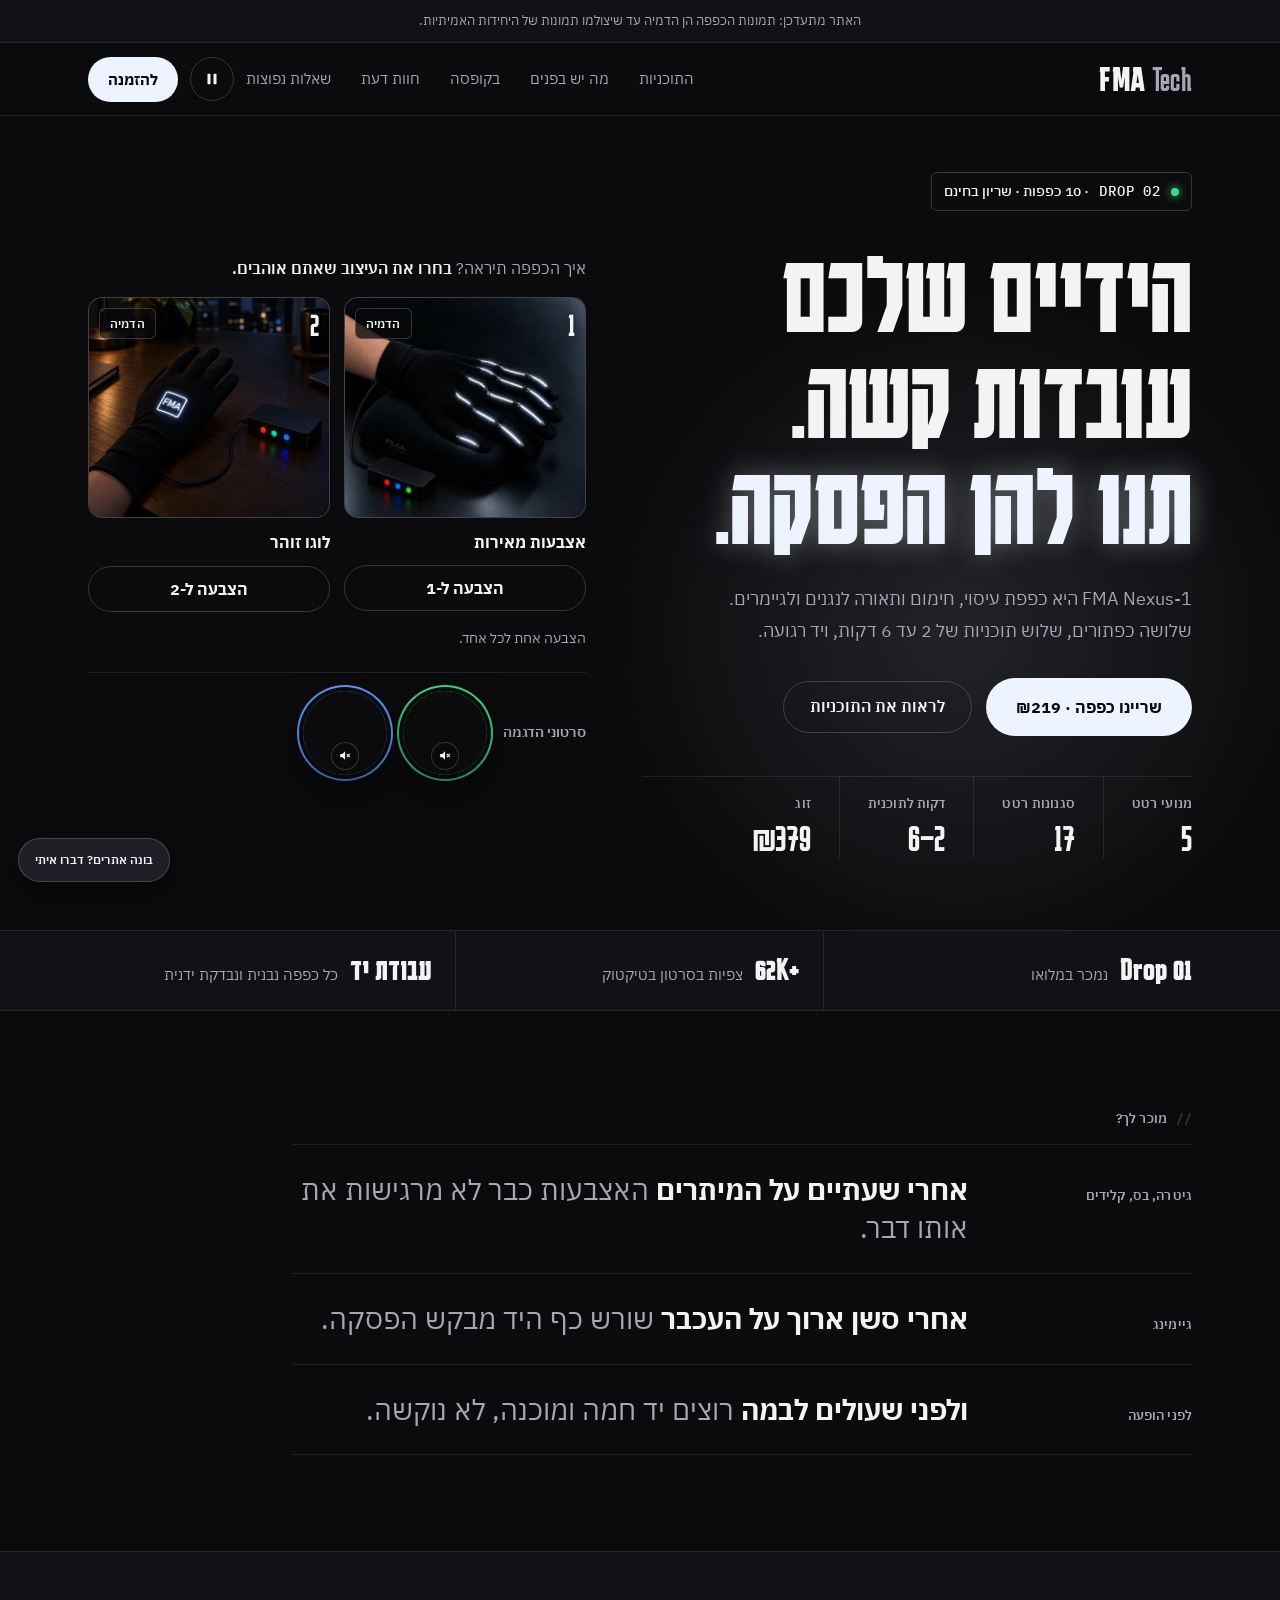
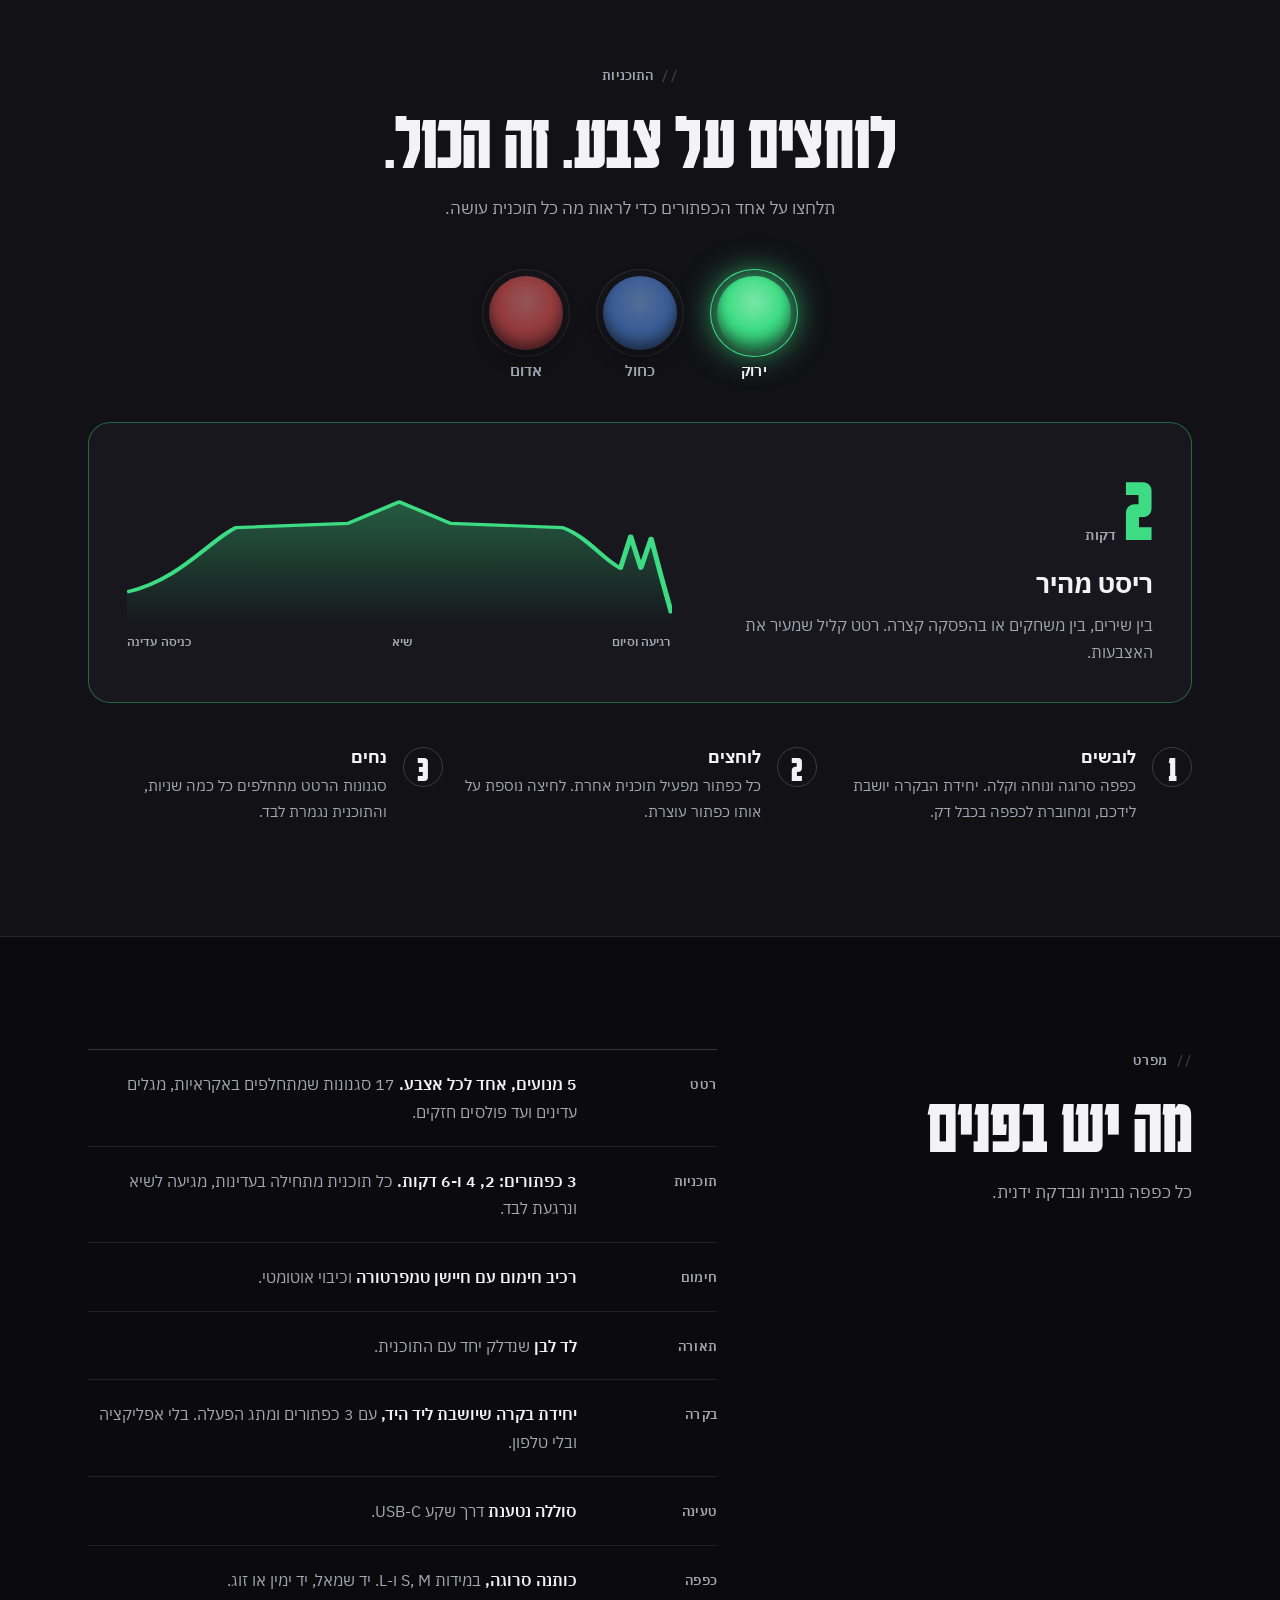
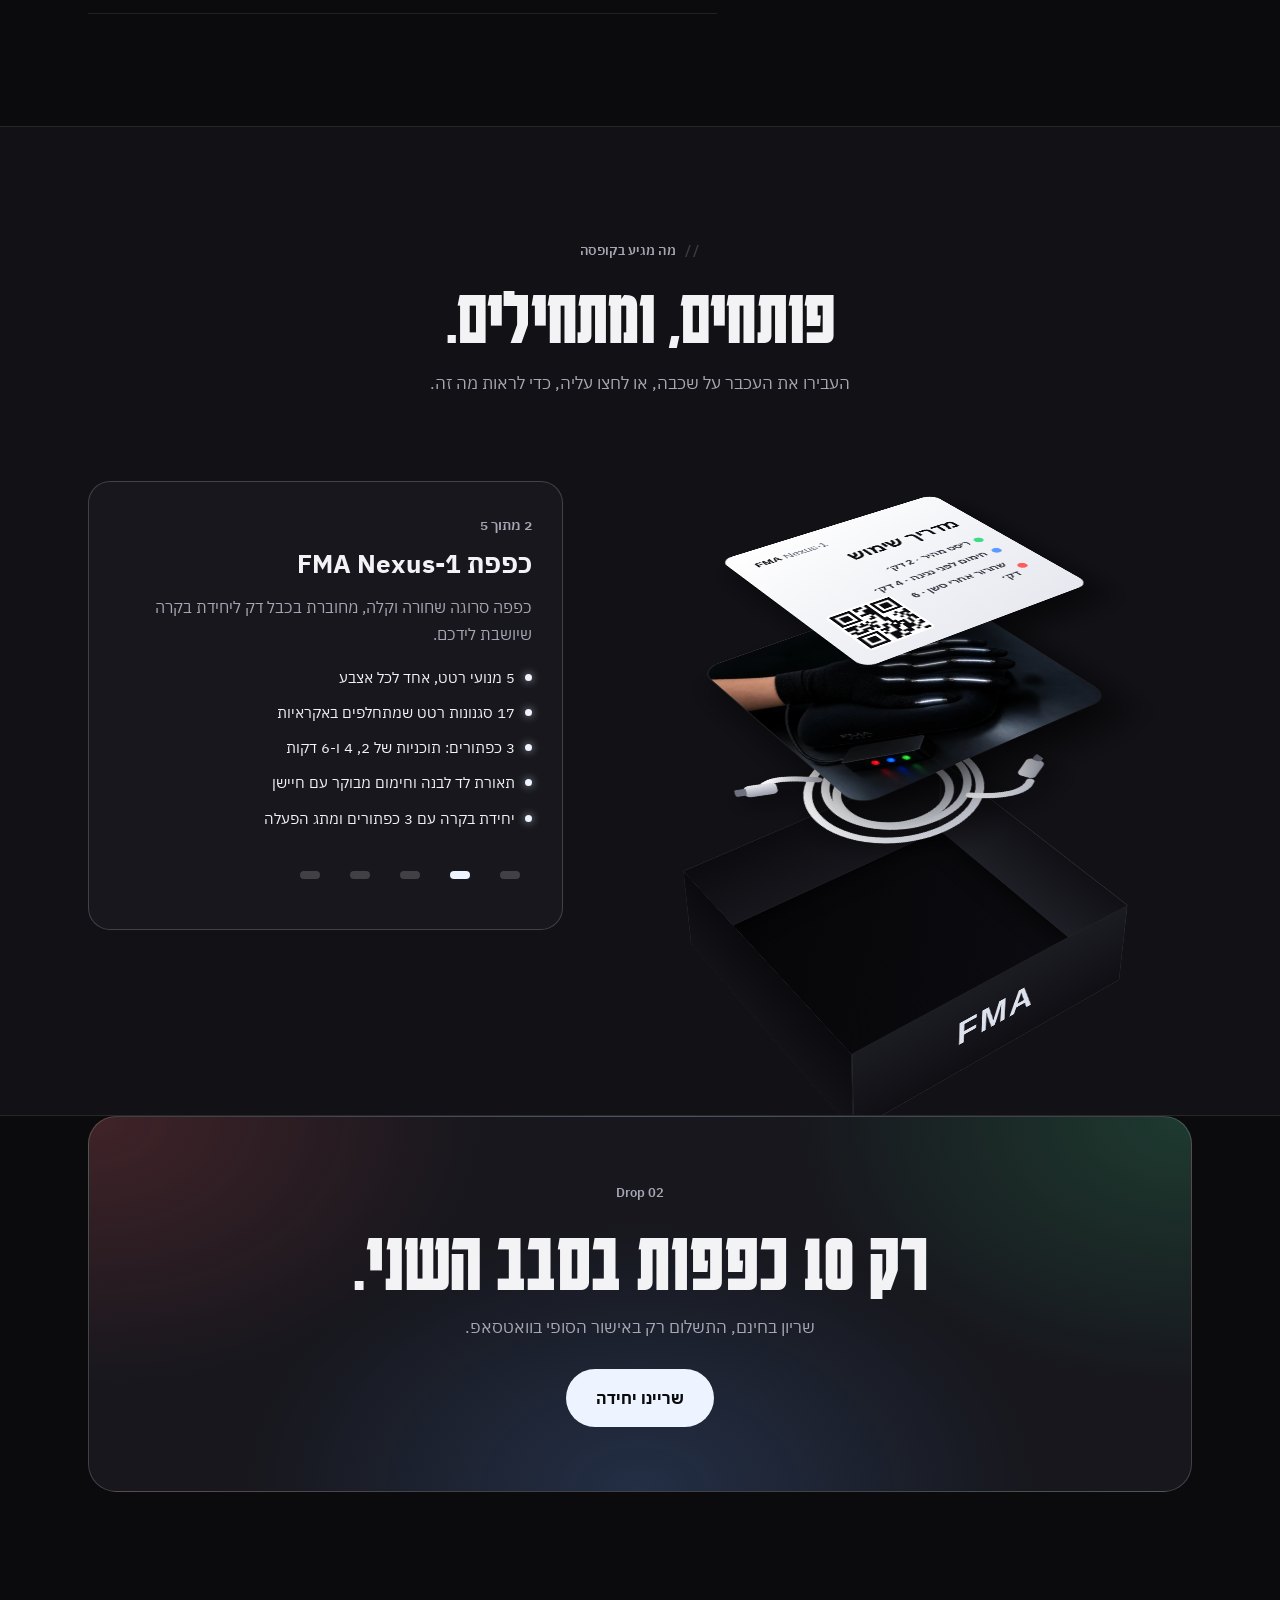
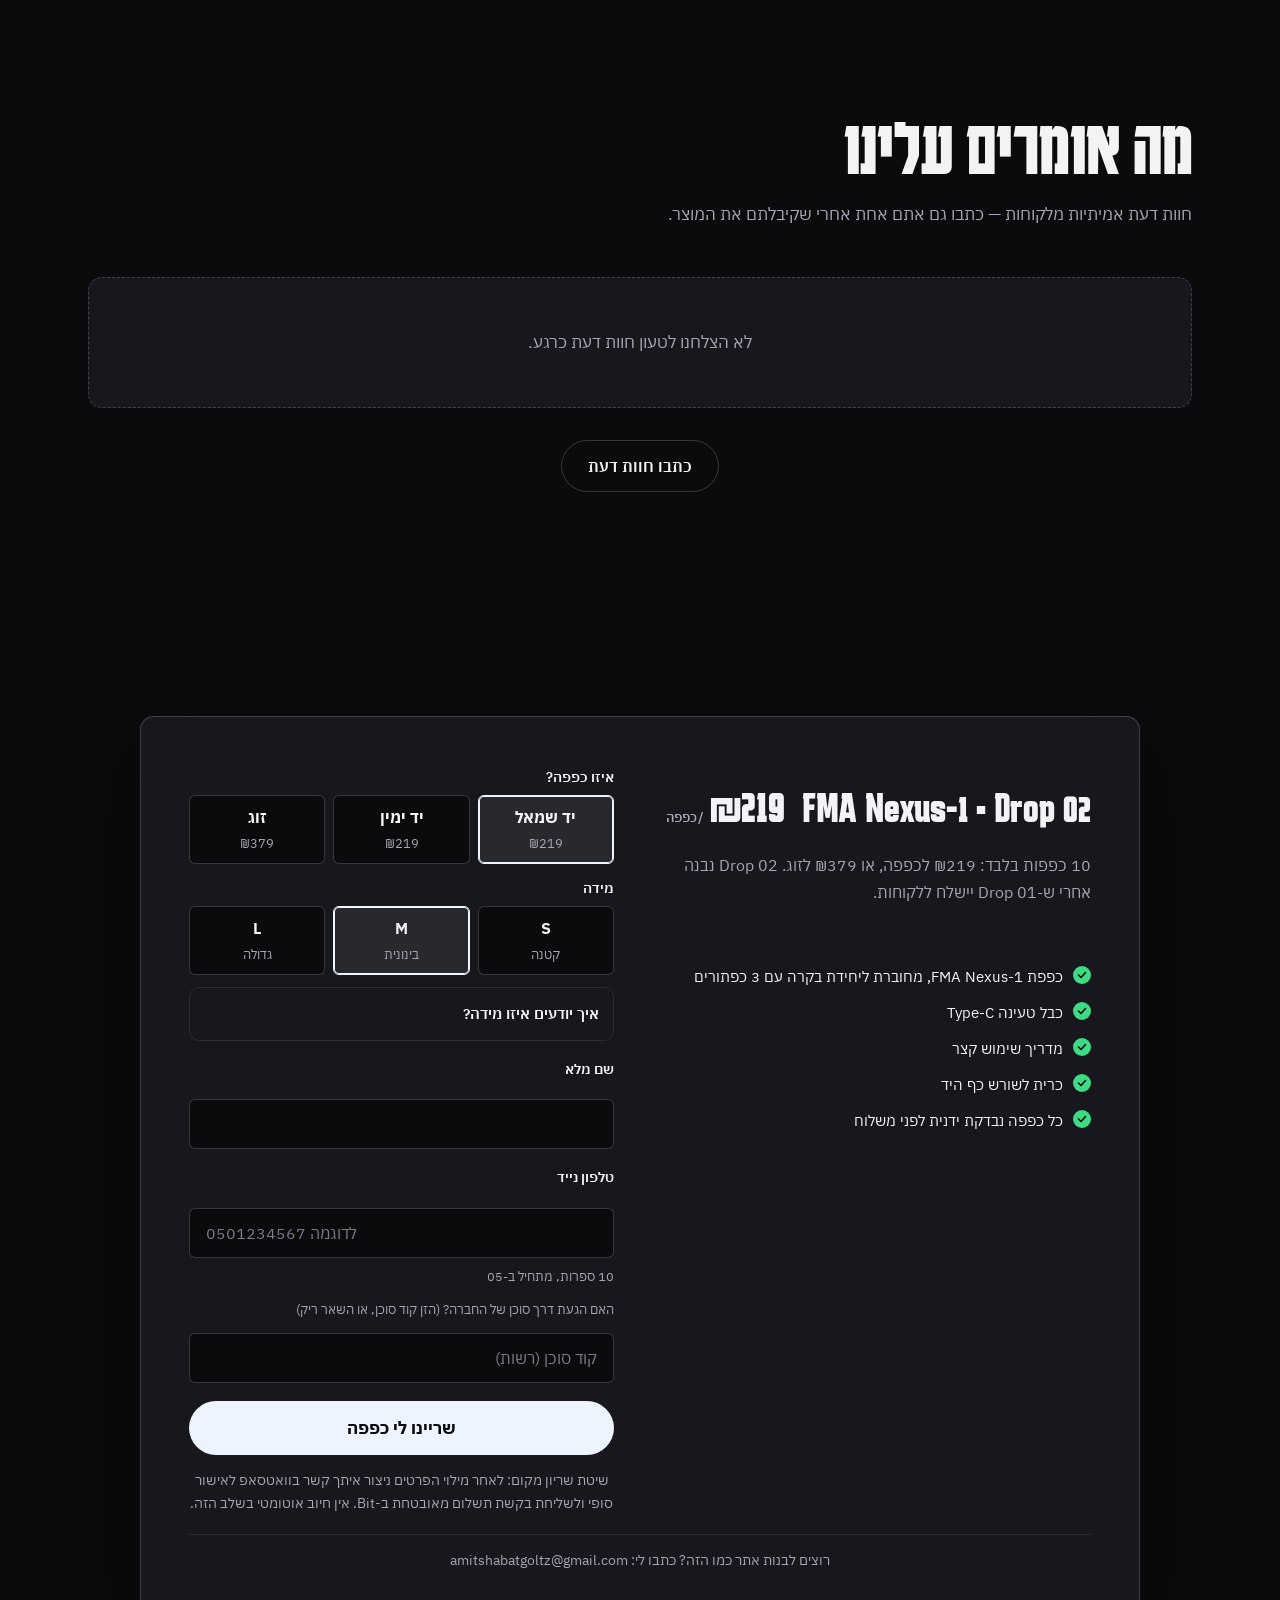
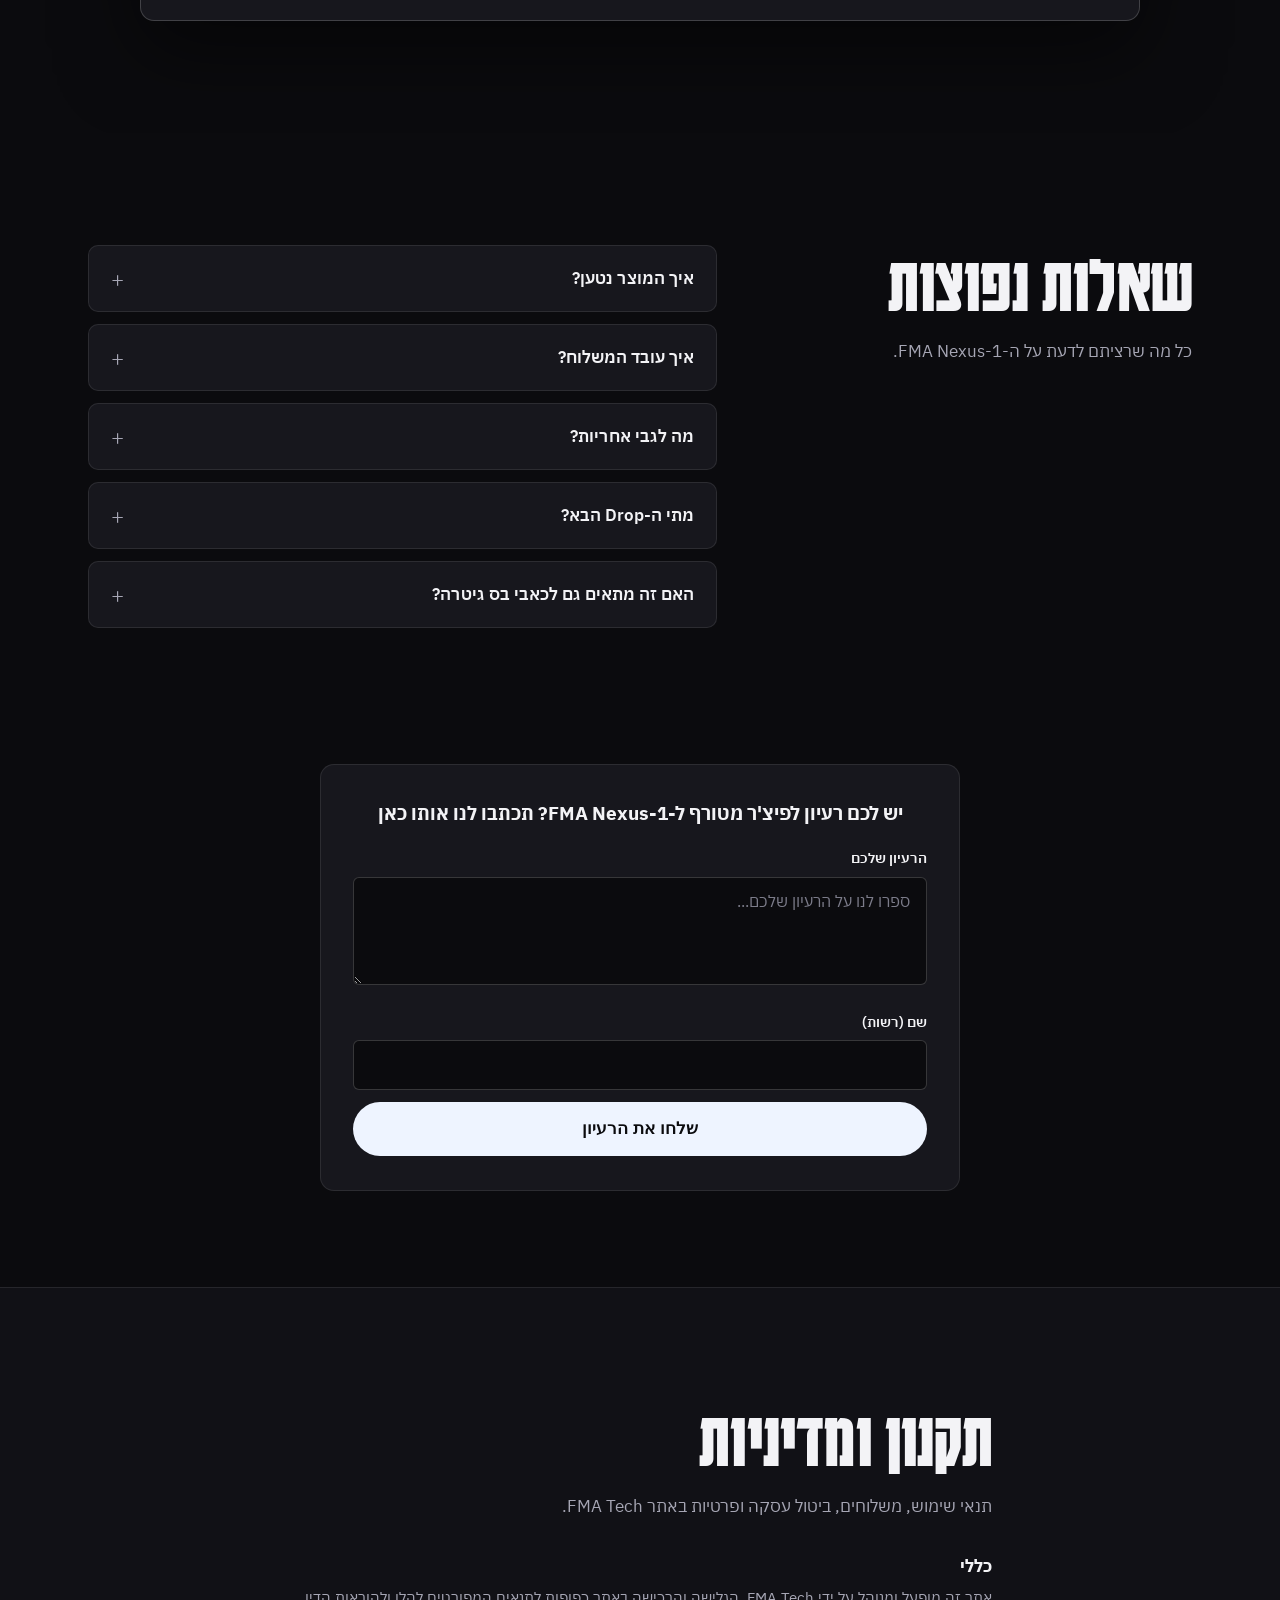
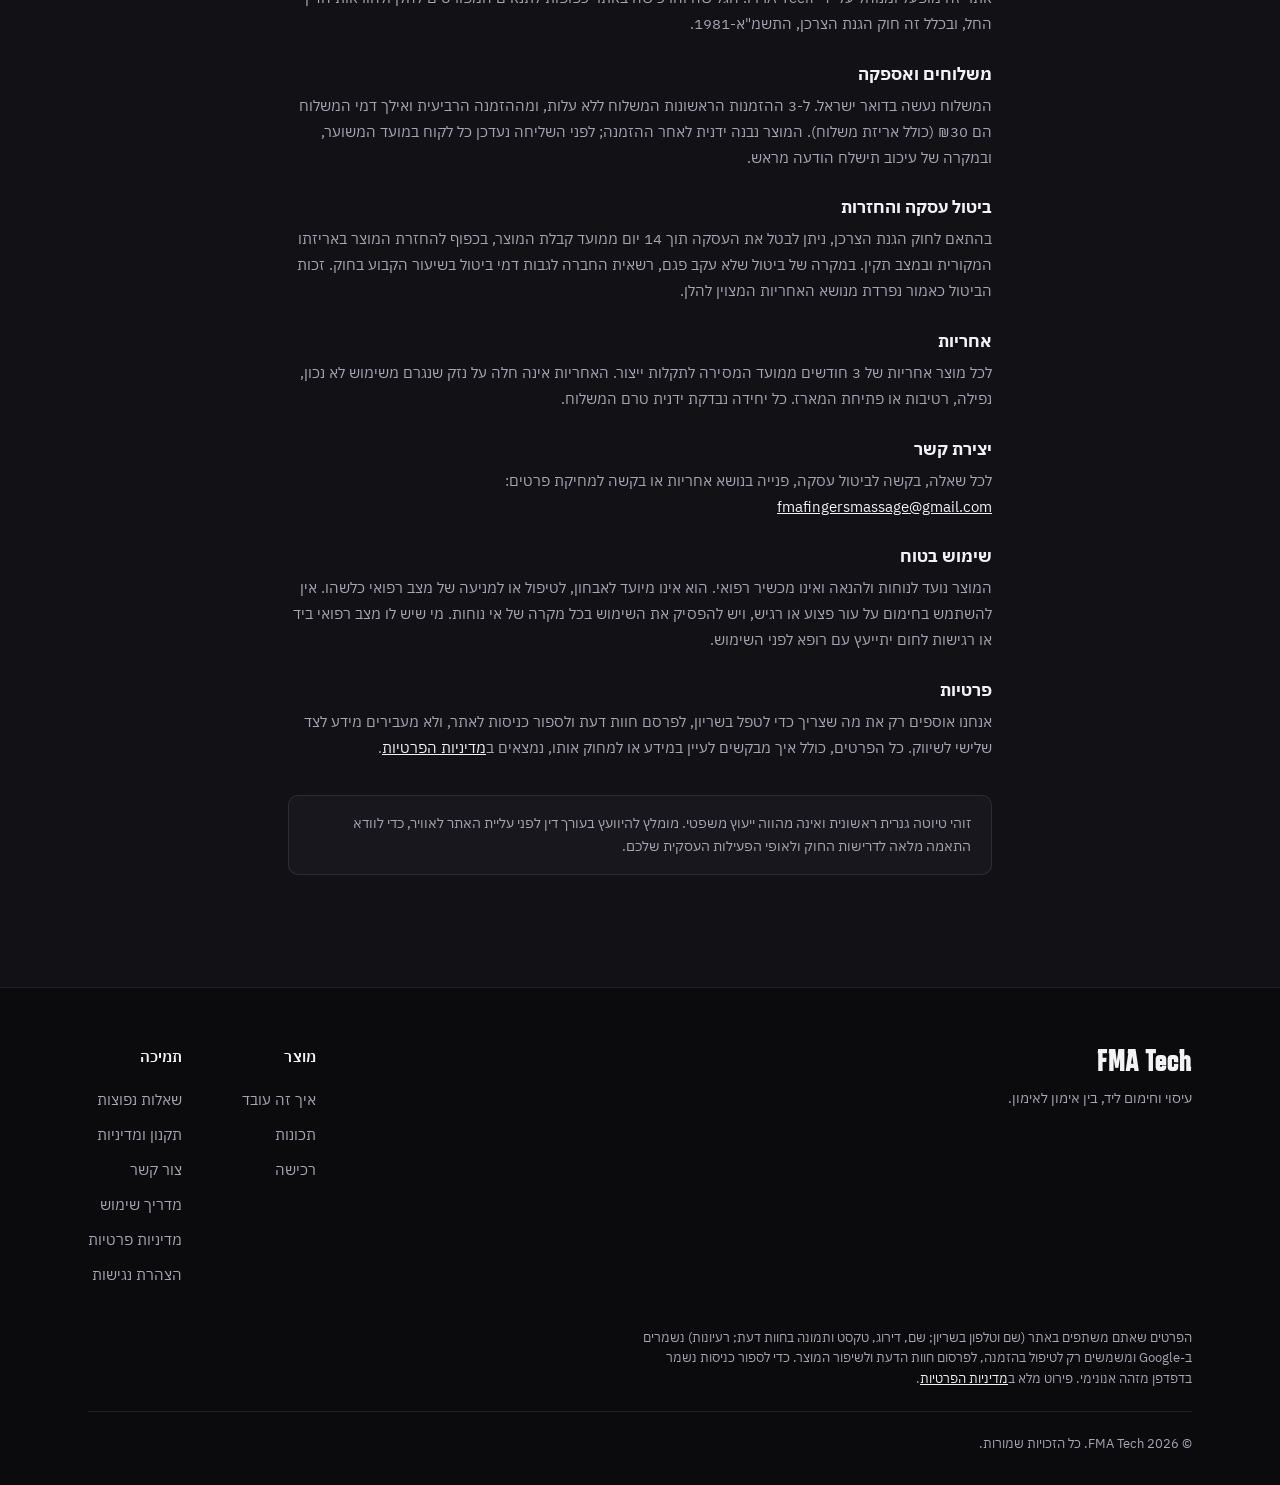
==== commit 71192edf: "Look vote: results only in the admin panel Voters see a thank-you and their own choice, never the co" ====
--- a/index.html
+++ b/index.html
@@ -962,7 +962,6 @@
             </div>
             <figcaption>אצבעות מאירות</figcaption>
             <button type="button" class="vote-btn" data-opt="fingers">הצבעה ל-1</button>
-            <div class="vote-result" hidden><div class="vote-bar"><span></span></div><p></p></div>
           </figure>
           <figure class="vote-opt" data-opt="logo">
             <div class="vote-img">
@@ -971,10 +970,9 @@
             </div>
             <figcaption>לוגו זוהר</figcaption>
             <button type="button" class="vote-btn" data-opt="logo">הצבעה ל-2</button>
-            <div class="vote-result" hidden><div class="vote-bar"><span></span></div><p></p></div>
           </figure>
         </div>
-        <p class="vote-status" id="voteStatus" role="status">התוצאות מופיעות אחרי שמצביעים.</p>
+        <p class="vote-status" id="voteStatus" role="status">הצבעה אחת לכל אחד.</p>
         <div class="hero-demos">
           <span class="hero-demos-label">סרטוני הדגמה</span>
           <div class="video-accent">
@@ -2387,7 +2385,7 @@
       formMsg('reserveError', 'השריון לא נשמר. בדקו את החיבור ונסו שוב, או כתבו לנו ל-fmafingersmassage@gmail.com.');
     }
   }
-  // Look vote: fingers vs logo. Results show only after voting.
+  // Look vote: fingers vs logo. Results are visible only in the admin panel.
   (function(){
     const box = document.getElementById('lookVote');
     if(!box) return;
@@ -2402,26 +2400,12 @@
         return v;
       }catch(e){ return Math.random().toString(36).slice(2) + Date.now().toString(36); }
     }
-    function show(votes, mine){
-      const total = (Number(votes.fingers) || 0) + (Number(votes.logo) || 0);
+    function markVoted(mine){
       box.querySelectorAll('.vote-opt').forEach(fig => {
-        const key = fig.dataset.opt, n = Number(votes[key]) || 0;
-        const pct = total ? Math.round(n * 100 / total) : 0;
-        const res = fig.querySelector('.vote-result');
-        res.hidden = false;
-        res.querySelector('.vote-bar span').style.width = pct + '%';
-        res.querySelector('p').textContent = pct + '% · ' + n + (n === 1 ? ' הצבעה' : ' הצבעות');
-        fig.classList.toggle('mine', key === mine);
+        fig.classList.toggle('mine', fig.dataset.opt === mine);
         fig.querySelector('.vote-btn').hidden = true;
       });
-      status.textContent = (mine ? 'הצבעתם ' + NAMES[mine] + '. ' : '') + 'סך הכול ' + total + ' הצבעות. תודה!';
-    }
-    async function loadResults(mine){
-      try{
-        const res = await fetch(APPS_SCRIPT_URL + '?type=votes');
-        const data = await res.json();
-        if(data && data.votes) show(data.votes, mine);
-      }catch(err){ console.error('שגיאה בטעינת ההצבעה:', err); }
+      status.textContent = mine ? 'תודה! הצבעתם ' + NAMES[mine] + '.' : 'תודה! כבר הצבעתם.';
     }
     box.querySelectorAll('.vote-btn').forEach(btn => btn.addEventListener('click', async () => {
       const choice = btn.dataset.opt;
@@ -2434,24 +2418,24 @@
           body: JSON.stringify({ action: 'vote', choice, vid: visitorId() })
         });
         const data = await res.json();
-        if(!res.ok || !data || data.error || !data.votes) throw new Error('vote not saved');
-        const mine = data.already ? (voted || null) : choice;
-        try{ localStorage.setItem('fmaLookVote', mine || choice); }catch(e){}
-        show(data.votes, mine);
+        if(!res.ok || !data || data.error || !data.ok) throw new Error('vote not saved');
+        const mine = data.already ? voted : choice;
+        if(mine){ try{ localStorage.setItem('fmaLookVote', mine); }catch(e){} }
+        markVoted(mine);
       }catch(err){
         console.error('שגיאה בהצבעה:', err);
         box.querySelectorAll('.vote-btn').forEach(b => b.disabled = false);
         status.textContent = 'ההצבעה לא נשמרה. נסו שוב בעוד רגע.';
       }
     }));
-    if(voted) loadResults(voted);
+    if(voted) markVoted(voted);
   })();
 
   async function loadVoteStats(){
     const f = document.getElementById('voteFingers'), l = document.getElementById('voteLogo');
     if(!f || !l) return;
     try{
-      const res = await fetch(APPS_SCRIPT_URL + '?type=votes');
+      const res = await fetch(APPS_SCRIPT_URL + '?type=votes&key=' + encodeURIComponent(ADMIN_KEY));
       const data = await res.json();
       if(!data || !data.votes){ f.textContent = '–'; l.textContent = '–'; return; }
       f.textContent = String(data.votes.fingers || 0);
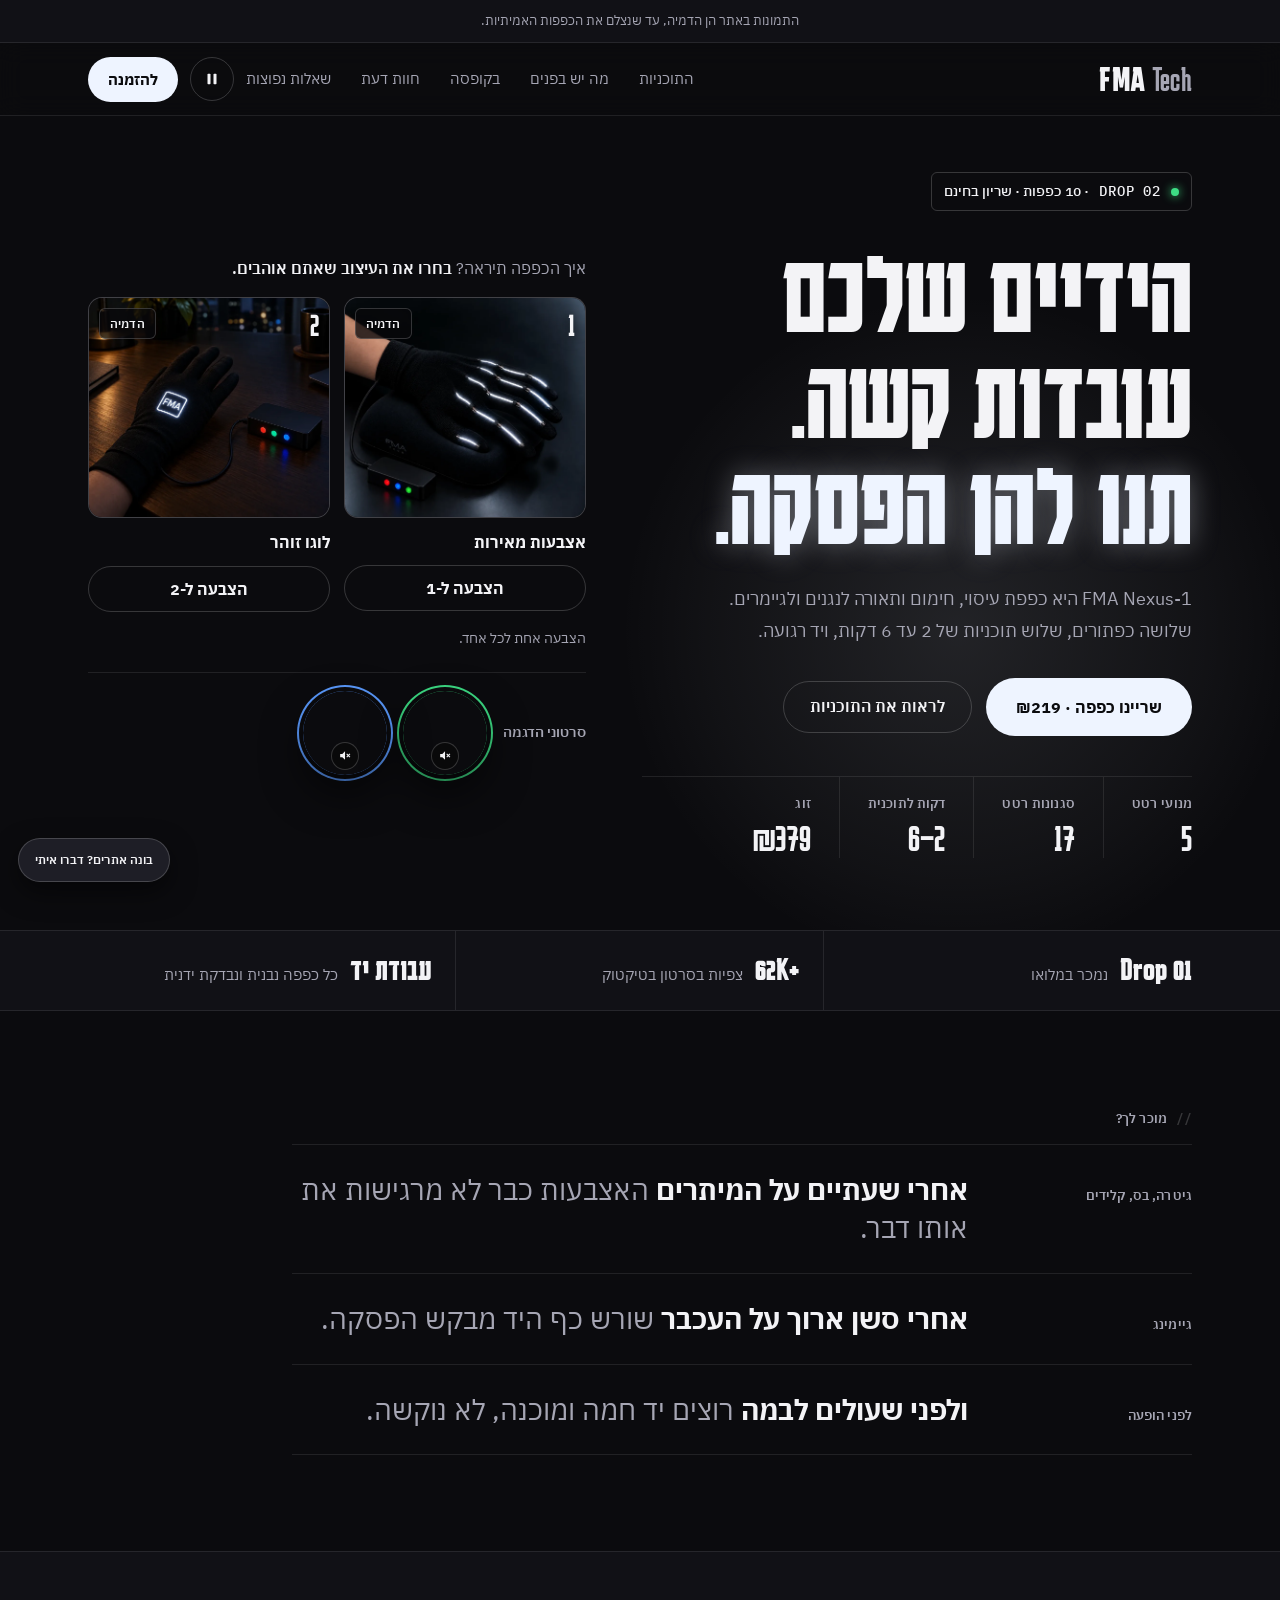
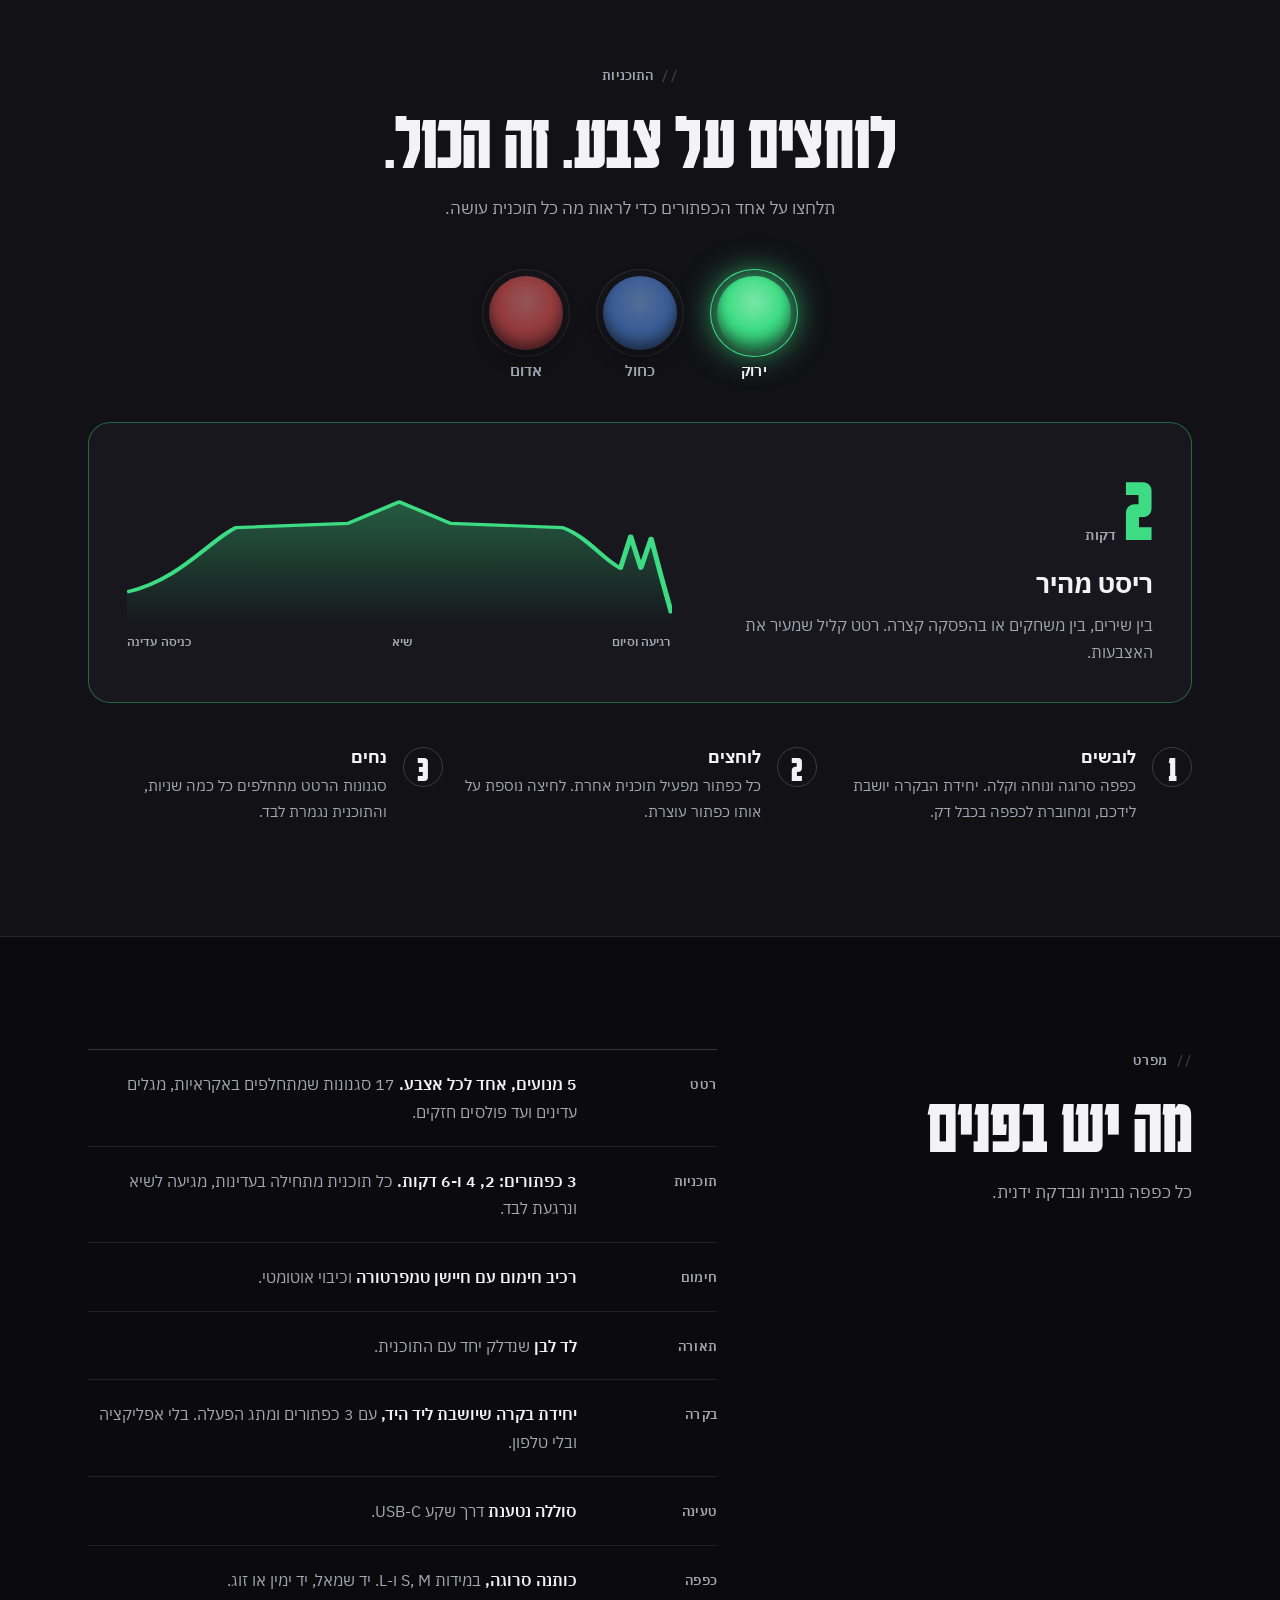
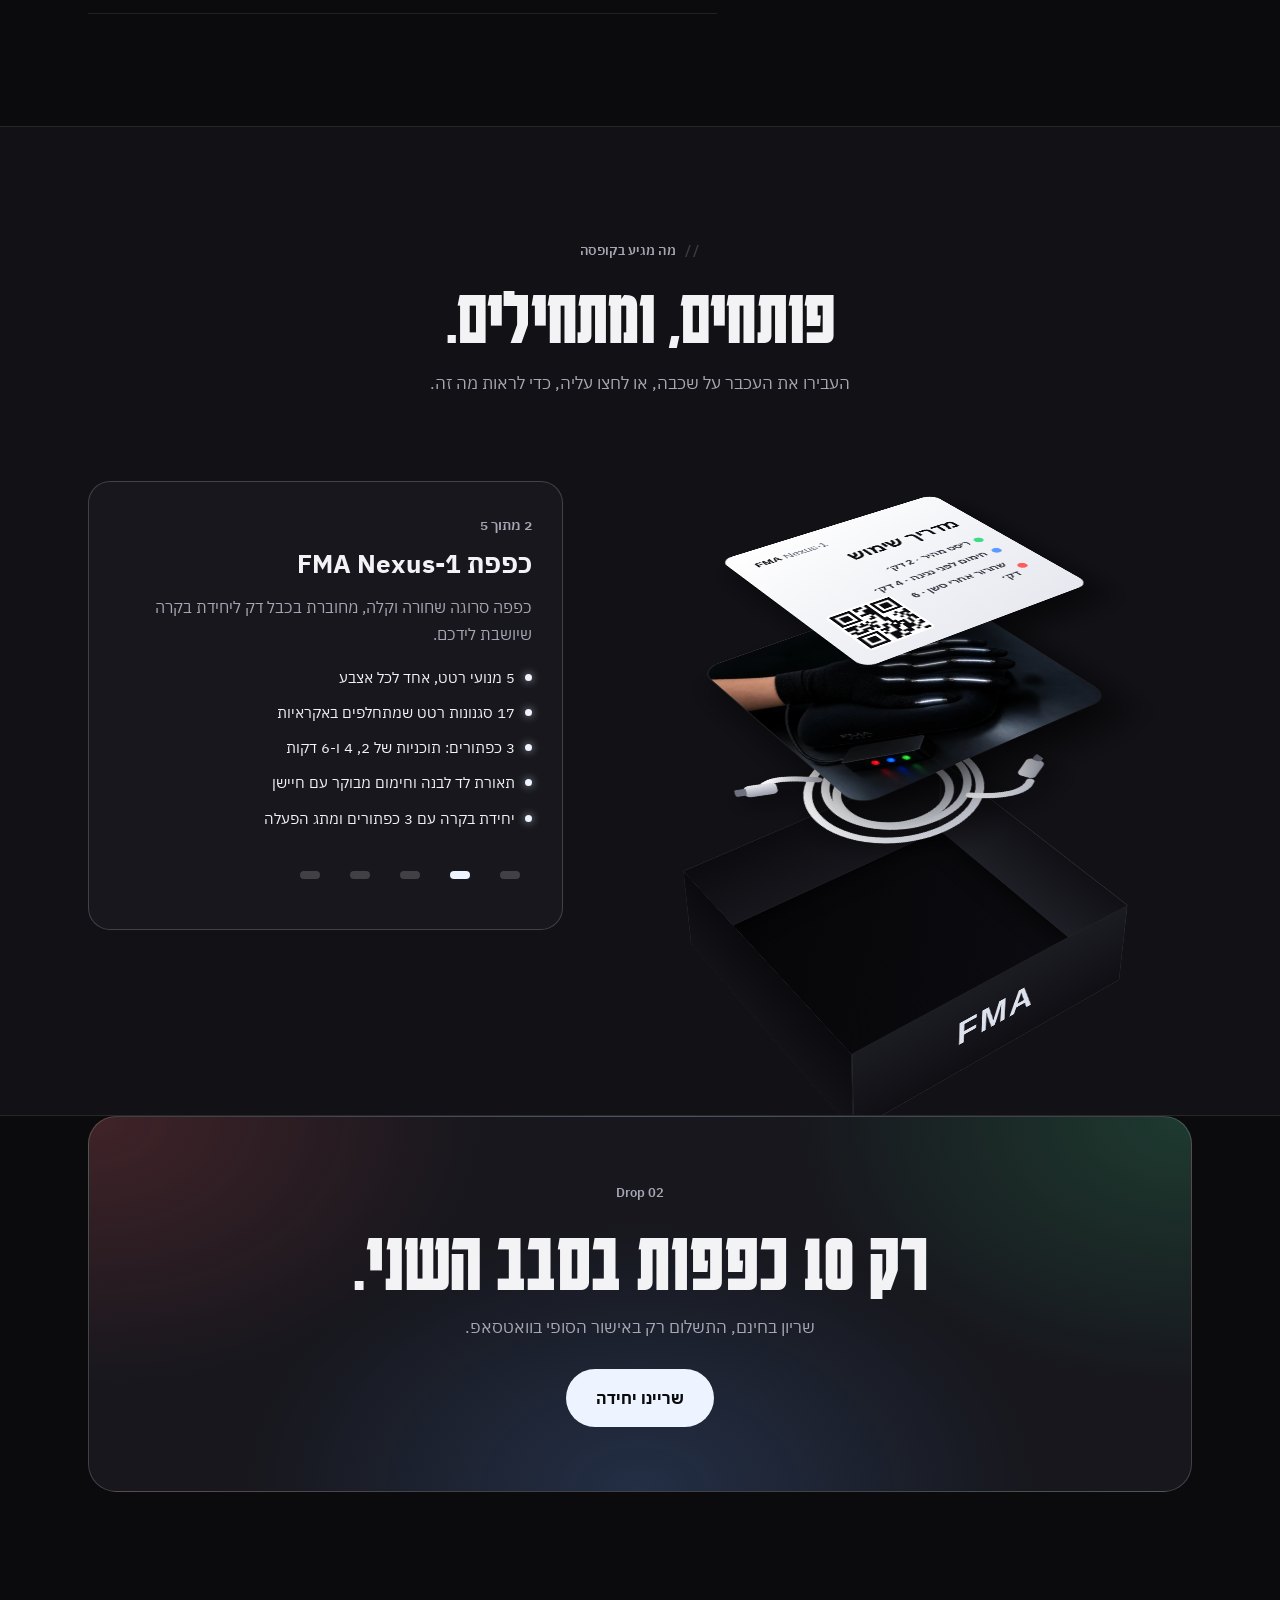
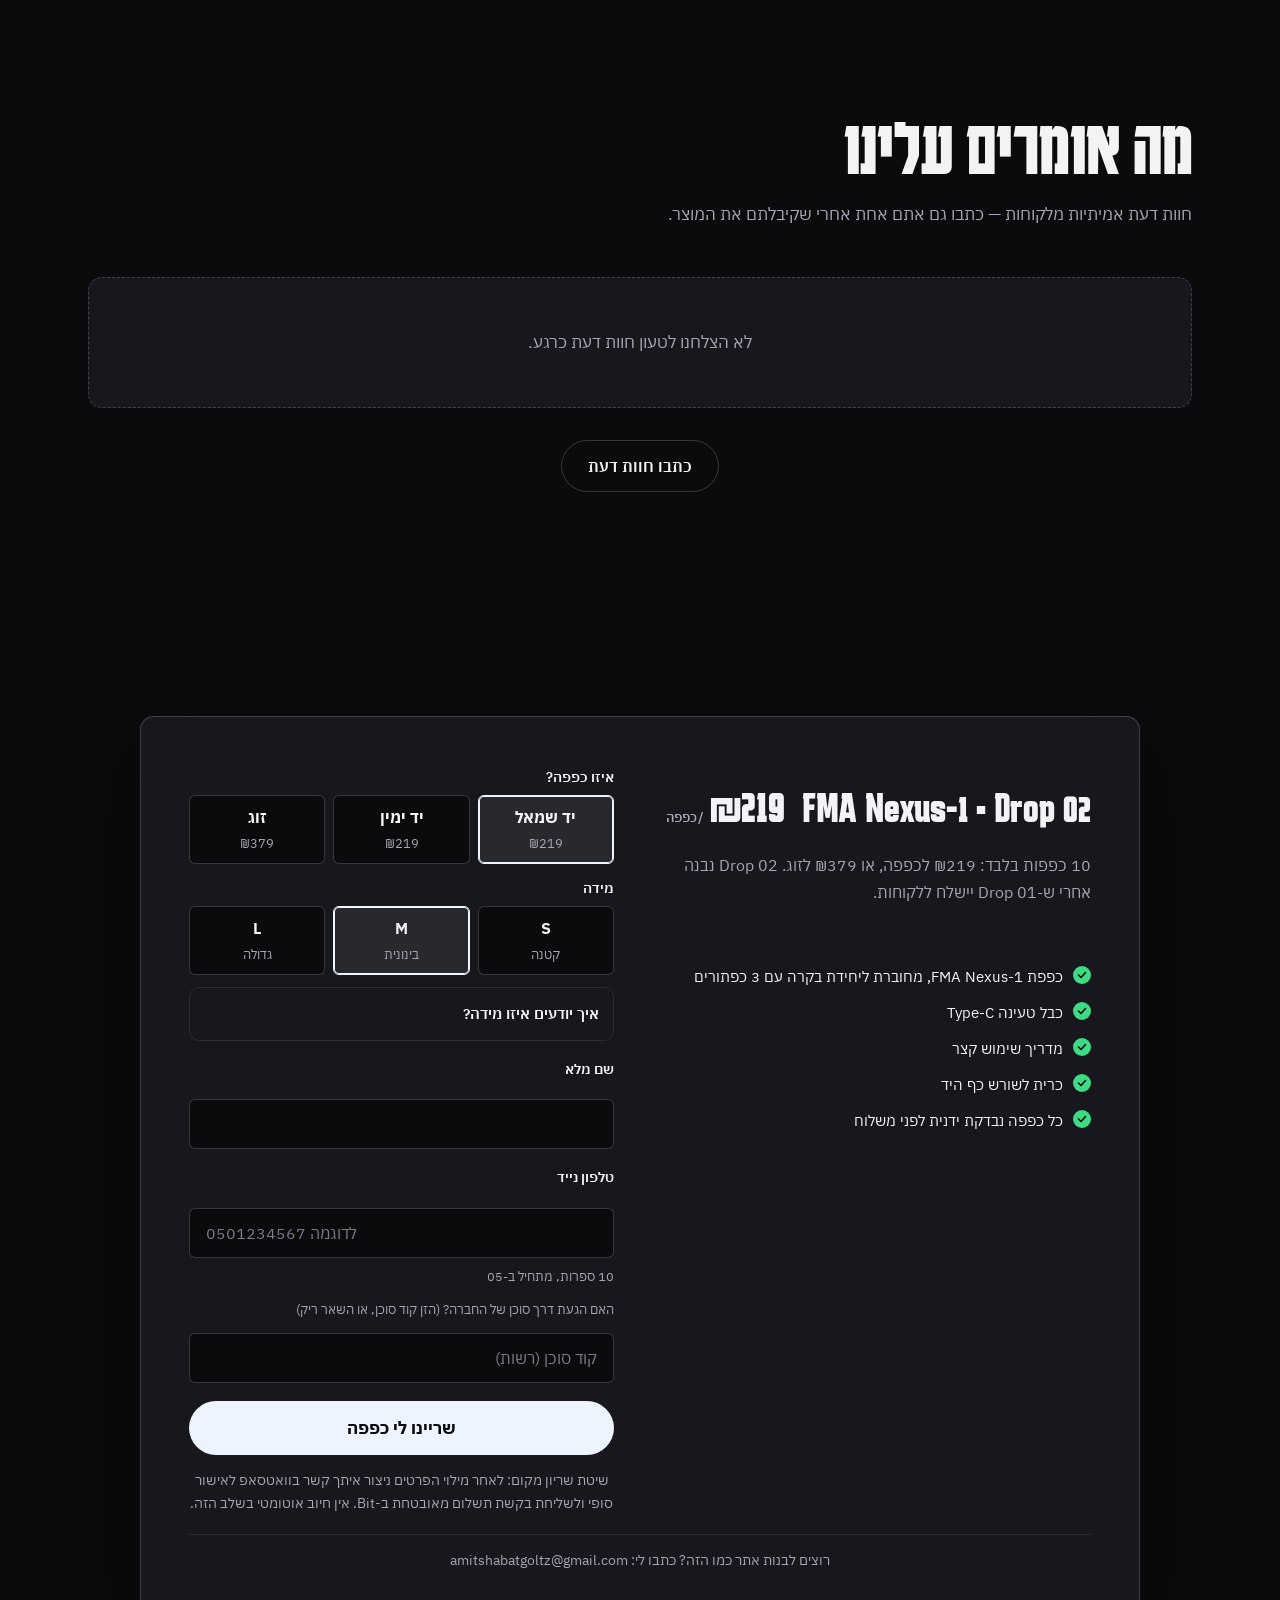
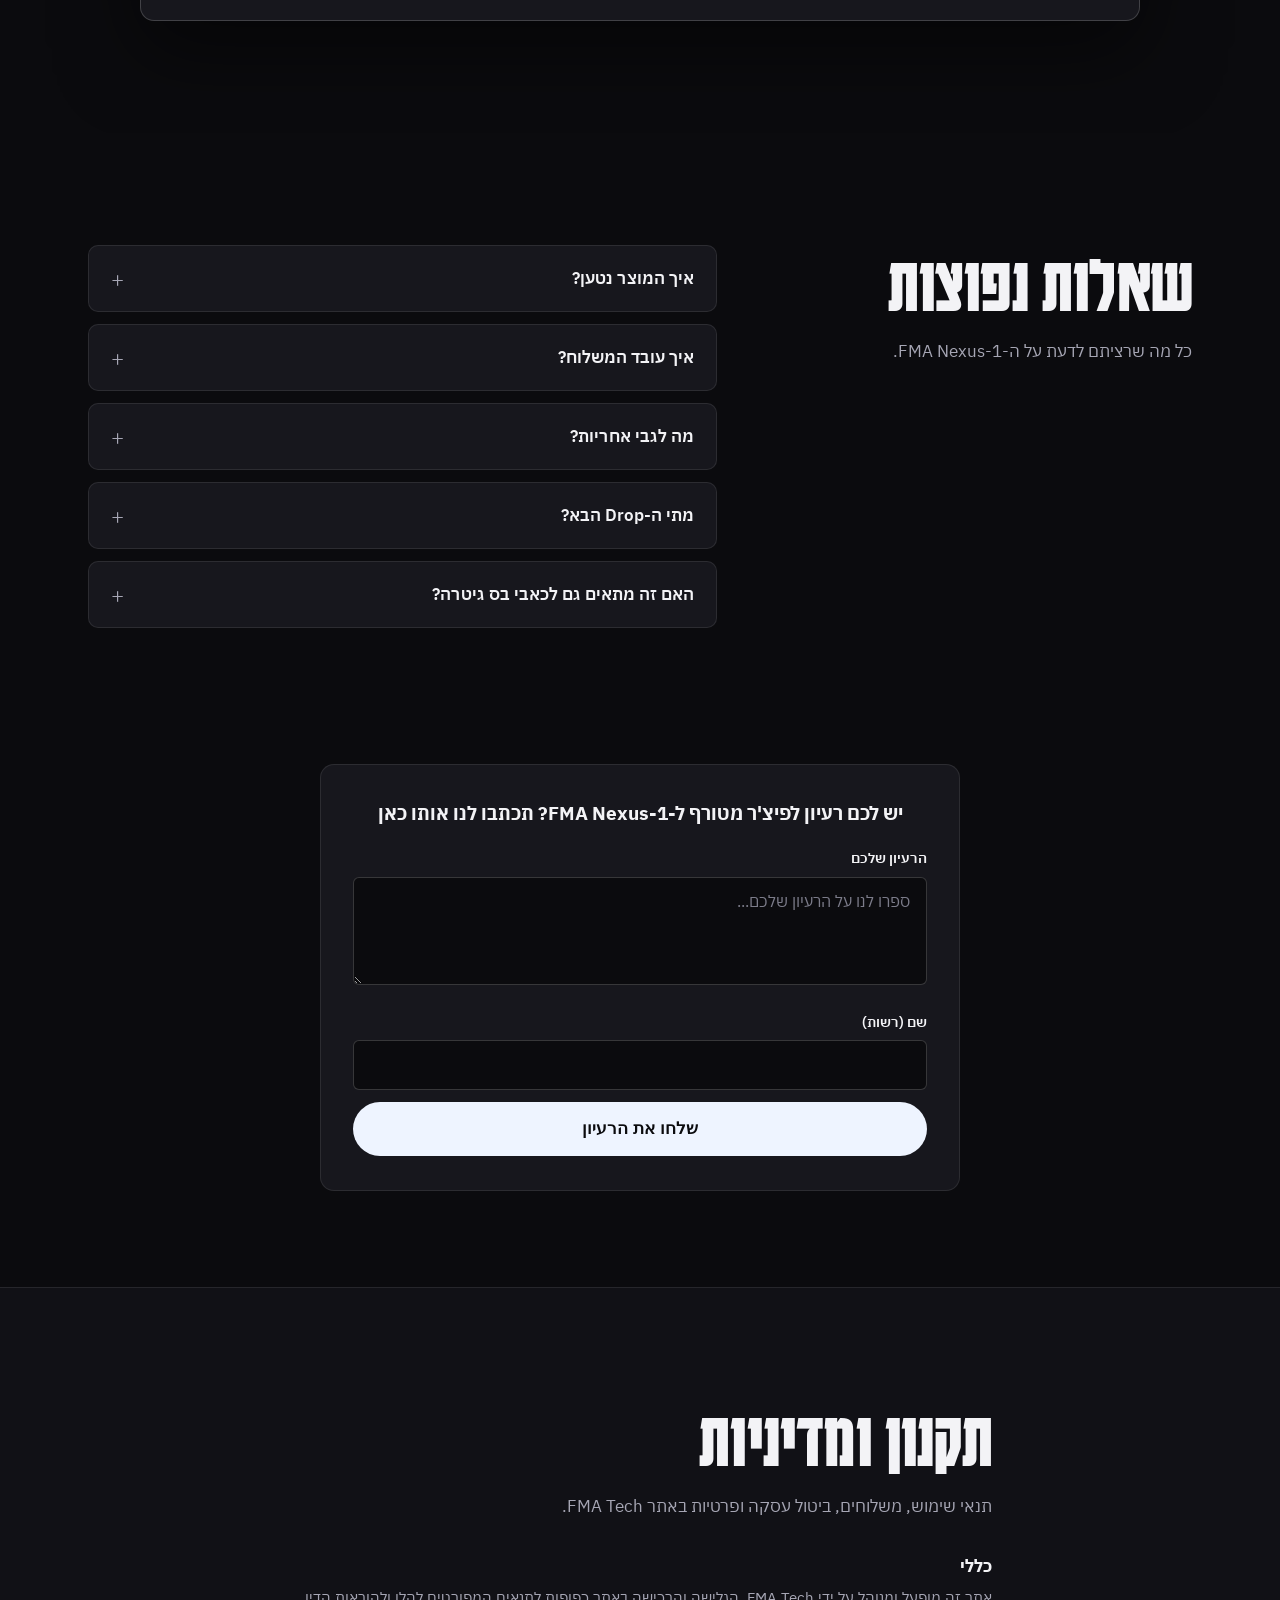
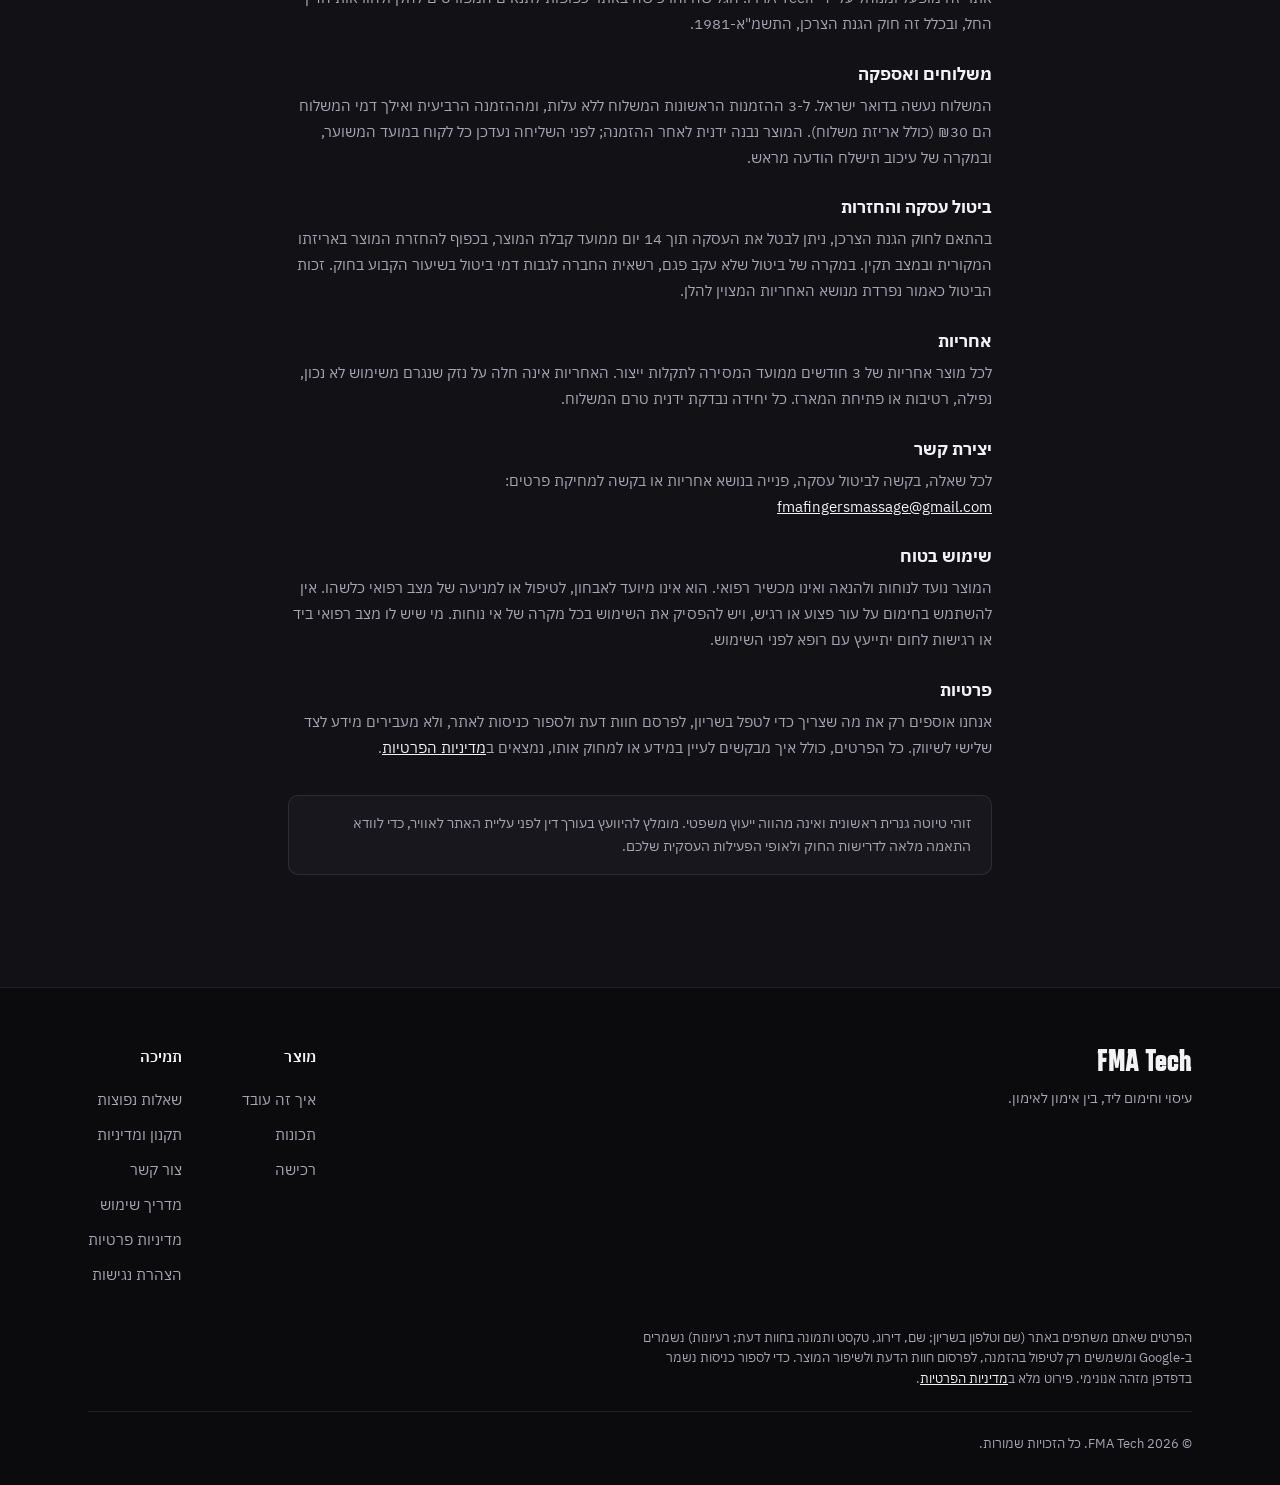
==== commit 2b8dd9bf: "Phone polish: renders first, calmer header, tighter spacing - Hero on phones and tablets: tag, headl" ====
--- a/index.html
+++ b/index.html
@@ -900,6 +900,65 @@
   .hero-demos .sound-toggle svg{width:13px; height:13px;}
   @media (max-width:420px){ .vote-grid{gap:10px;} .vote-num{font-size:1.8rem;} .vote-opt figcaption{font-size:0.95rem;} }
   .vote-stats{grid-template-columns:repeat(2,1fr);}
+
+  /* ================= Phone polish ================= */
+  @media (max-width:760px){
+    .build-note{font-size:0.76rem; padding:7px 16px;}
+    nav.wrap{height:62px; gap:10px;}
+    .logo{font-size:1.8rem;}
+    .nav-cta{display:none;}                    /* the floating order bar takes over on phones */
+    .nav-toggle, .motion-toggle{width:42px; height:42px;}
+    .builder-badge{display:none;}              /* the same offer sits inside the order card */
+    section{padding:60px 0;}
+    .section-head{margin-bottom:26px;}
+    .section-head h2{font-size:clamp(2.7rem, 12vw, 3.6rem); margin-bottom:10px;}
+    .section-head p{font-size:1rem;}
+    body{padding-bottom:84px;}                 /* room for the floating order bar */
+  }
+  @media (max-width:960px){
+    /* hero order on small screens: tag, headline, lead, the two renders, buttons, numbers */
+    .hero-grid{display:flex; flex-direction:column; align-items:stretch; gap:0;}
+    .hero-copy{display:contents;}
+    .hero-copy .spec-tag{order:1; align-self:flex-start;}
+    .hero-copy h1{order:2;}
+    .hero-copy .lead{order:3;}
+    .hero-stage{order:4; margin:4px 0 28px;}
+    .hero-copy .hero-actions{order:5;}
+    .hero-copy .hero-specs{order:6;}
+  }
+  @media (max-width:520px){
+    .hero{padding:26px 0 44px;}
+    .spec-tag{margin-bottom:18px; font-size:0.8rem; padding:6px 10px;}
+    .hero h1{font-size:clamp(3.3rem, 16.5vw, 4.6rem); margin-bottom:16px;}
+    .hero p.lead{font-size:1.02rem; line-height:1.6; margin-bottom:20px;}
+    .vote-q{font-size:0.95rem; margin-bottom:10px;}
+    .vote-opt{gap:8px;}
+    .vote-opt figcaption{font-size:0.92rem;}
+    .vote-btn{min-height:44px; font-size:0.92rem;}
+    .vote-status{margin-top:10px; font-size:0.85rem;}
+    .hero-demos{margin-top:16px; padding-top:14px;}
+    .hero-demos .video-accent, .hero-demos .video-accent-2{width:64px; flex-basis:64px;}
+    .hero-actions{gap:10px;}
+    .hero-specs{grid-template-columns:repeat(4, 1fr); margin-top:26px;}
+    .hero-specs div{padding:12px 0 0; border:none; margin:0; text-align:center;}
+    .hero-specs div + div{border-inline-start:1px solid var(--line);}
+    .hero-specs dt{font-size:0.7rem; margin-bottom:4px;}
+    .hero-specs dd{font-size:1.9rem;}
+    .proof-row b{font-size:1.7rem;}
+    .proof-row p, .proof-row p + p{padding:12px 0; font-size:0.9rem;}
+    .problem .statements p{padding:18px 0; font-size:1.15rem;}
+    .prog-panel{padding:22px 18px;}
+    .prog-time{font-size:4.6rem;}
+    .spec-sheet div{padding:14px 0;}
+    .spec-sheet dd{font-size:0.97rem;}
+    .buy .wrap{padding:0 12px;}
+    .buy-card{padding:24px 16px; border-radius:14px;}
+    .buy-top h3{font-size:2.2rem;}
+    .buy-price{font-size:2.6rem;}
+    .drop-band{padding-bottom:56px;}
+    .drop-band-inner{padding:36px 20px;}
+    .faq-q{font-size:0.98rem; padding-block:16px;}
+  }
 </style>
 </head>
 <body>
@@ -914,7 +973,7 @@
 </aside>
 
 <aside class="build-note" aria-label="עדכון">
-  האתר מתעדכן: תמונות הכפפה הן הדמיה עד שיצולמו תמונות של היחידות האמיתיות.
+  התמונות באתר הן הדמיה, עד שנצלם את הכפפות האמיתיות.
 </aside>
 
 <header>
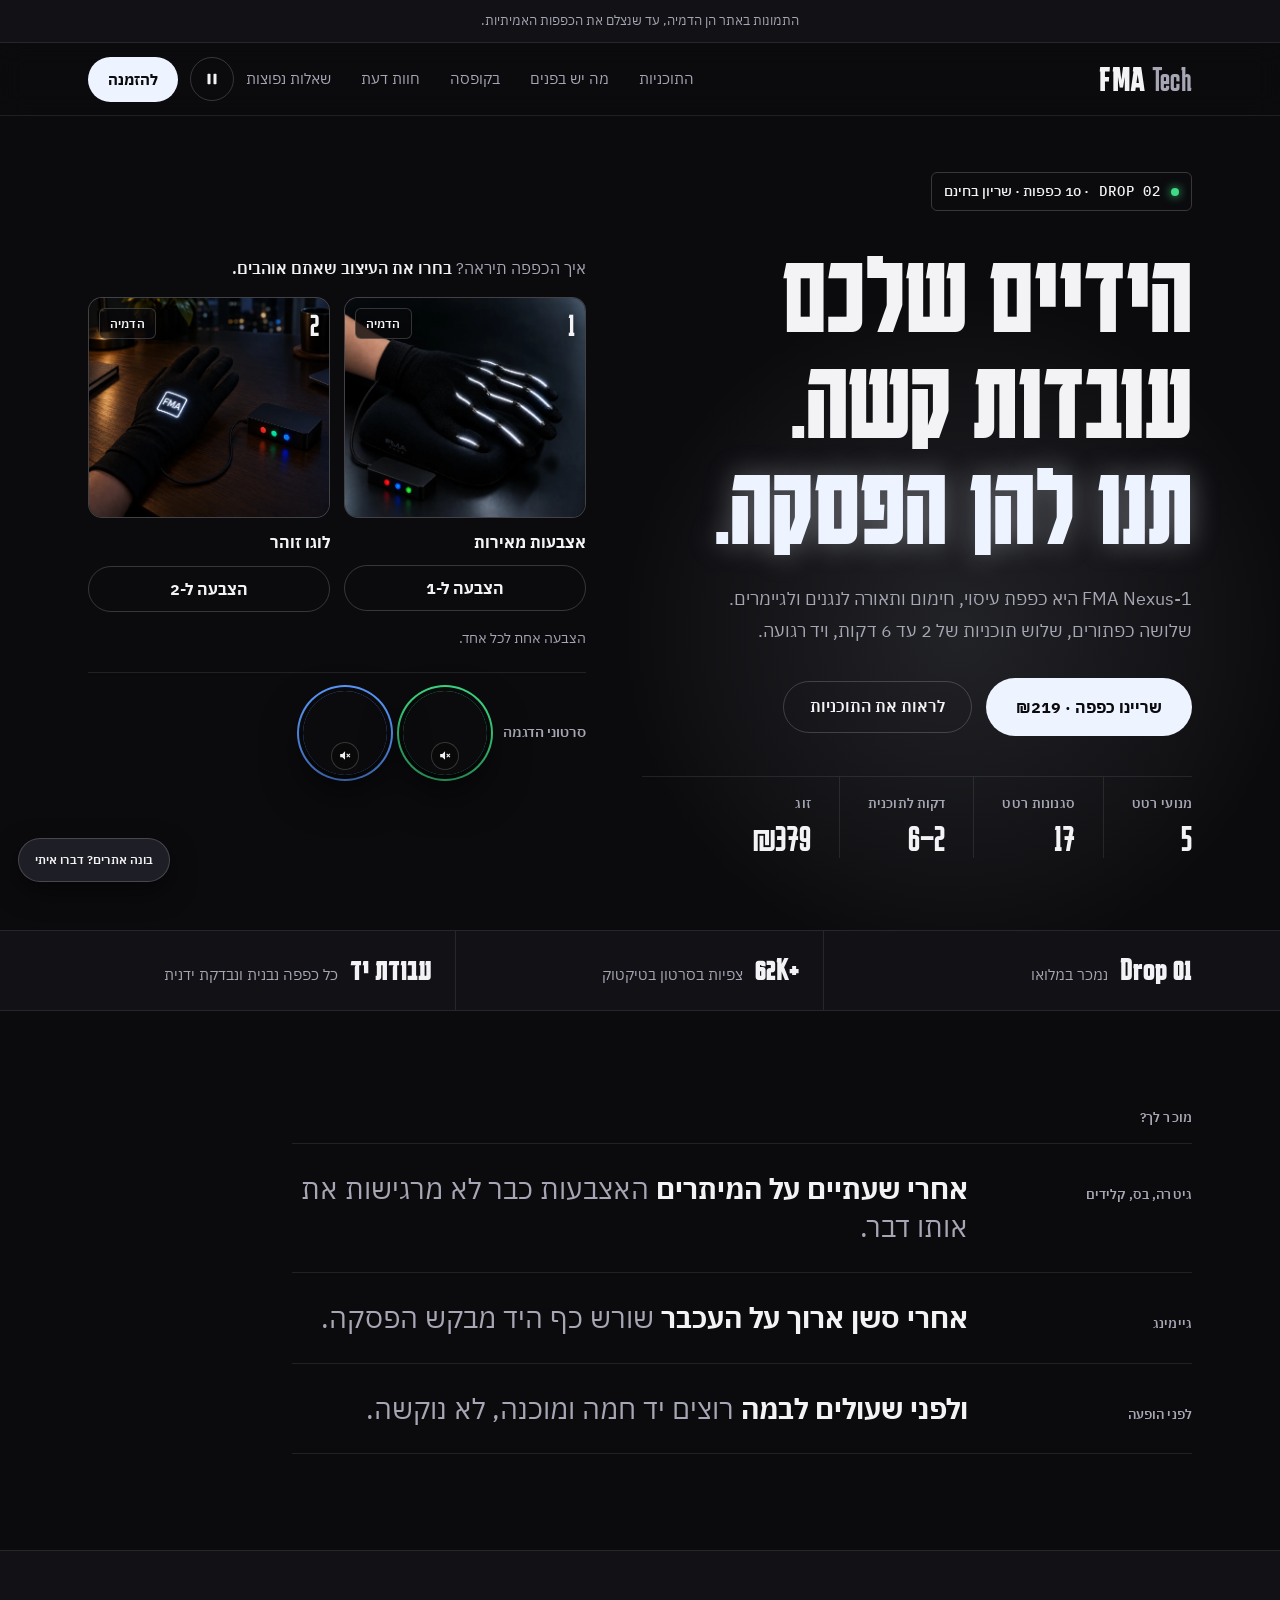
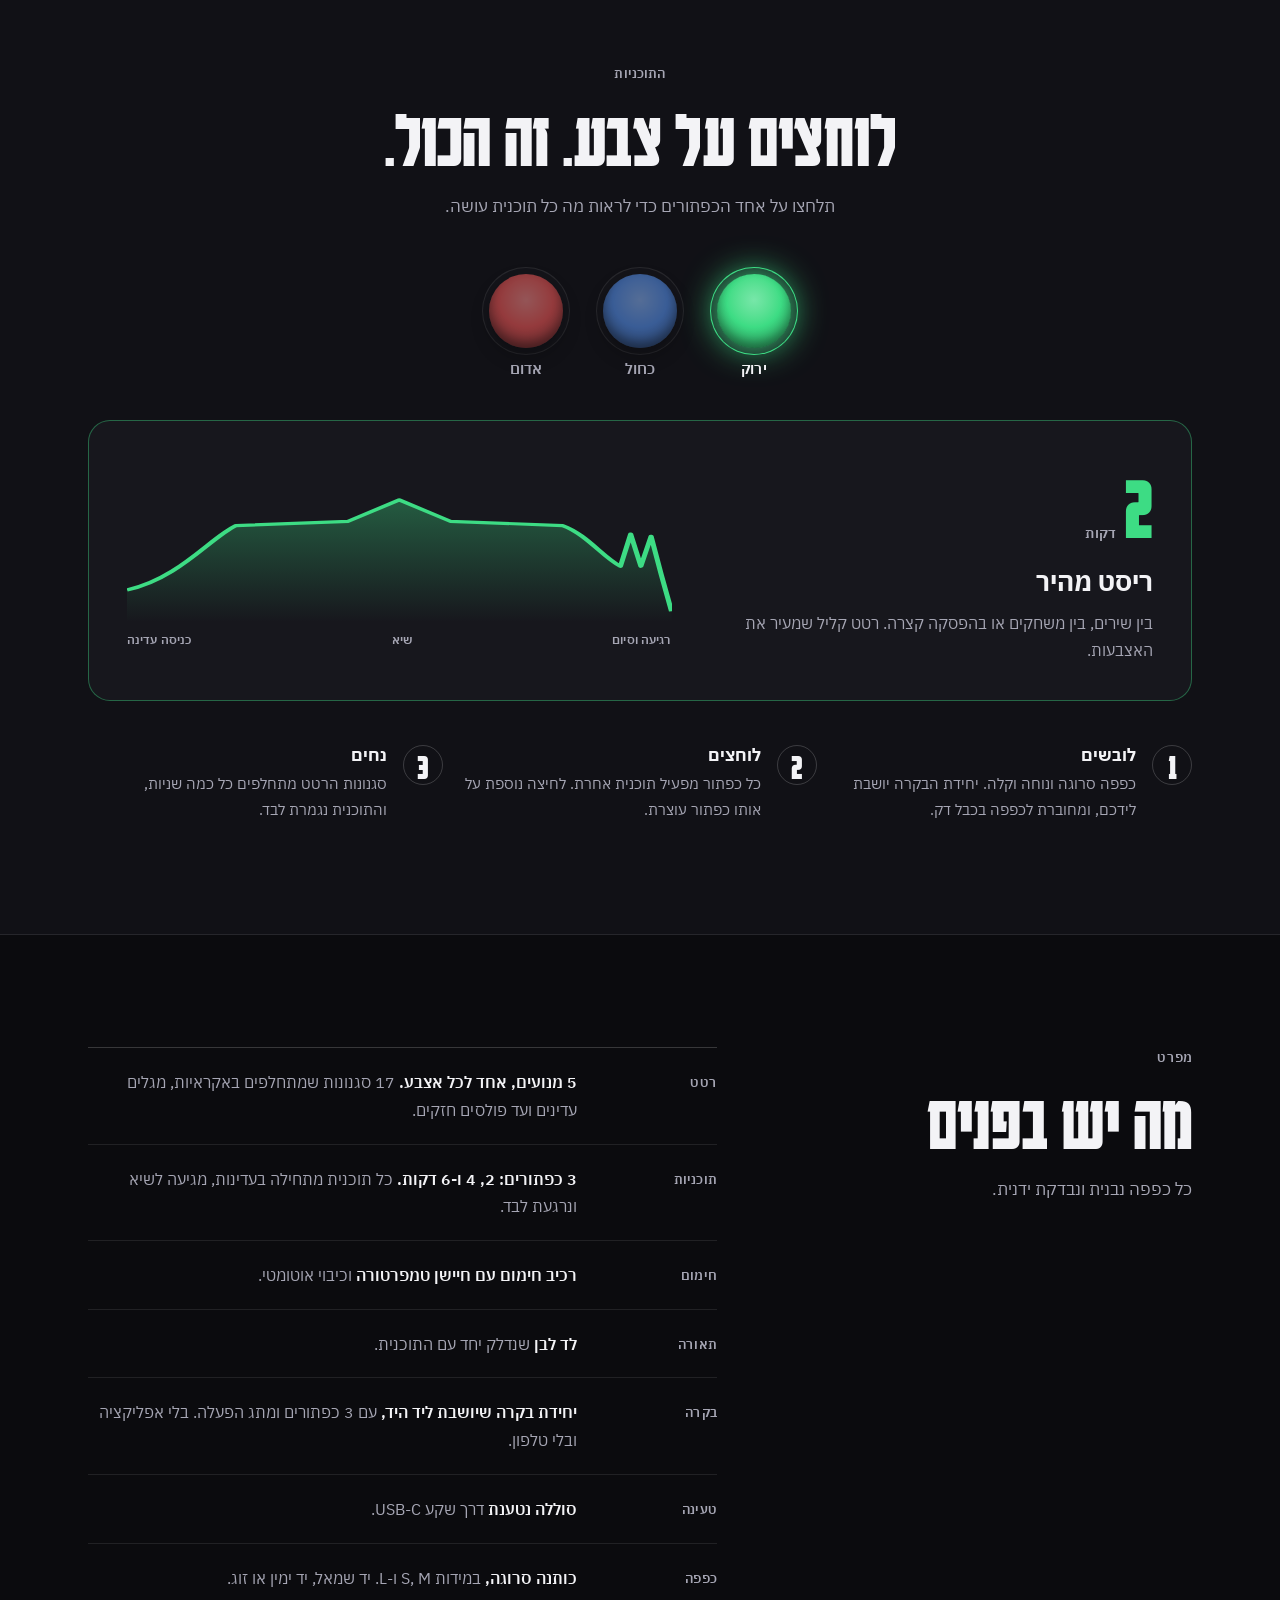
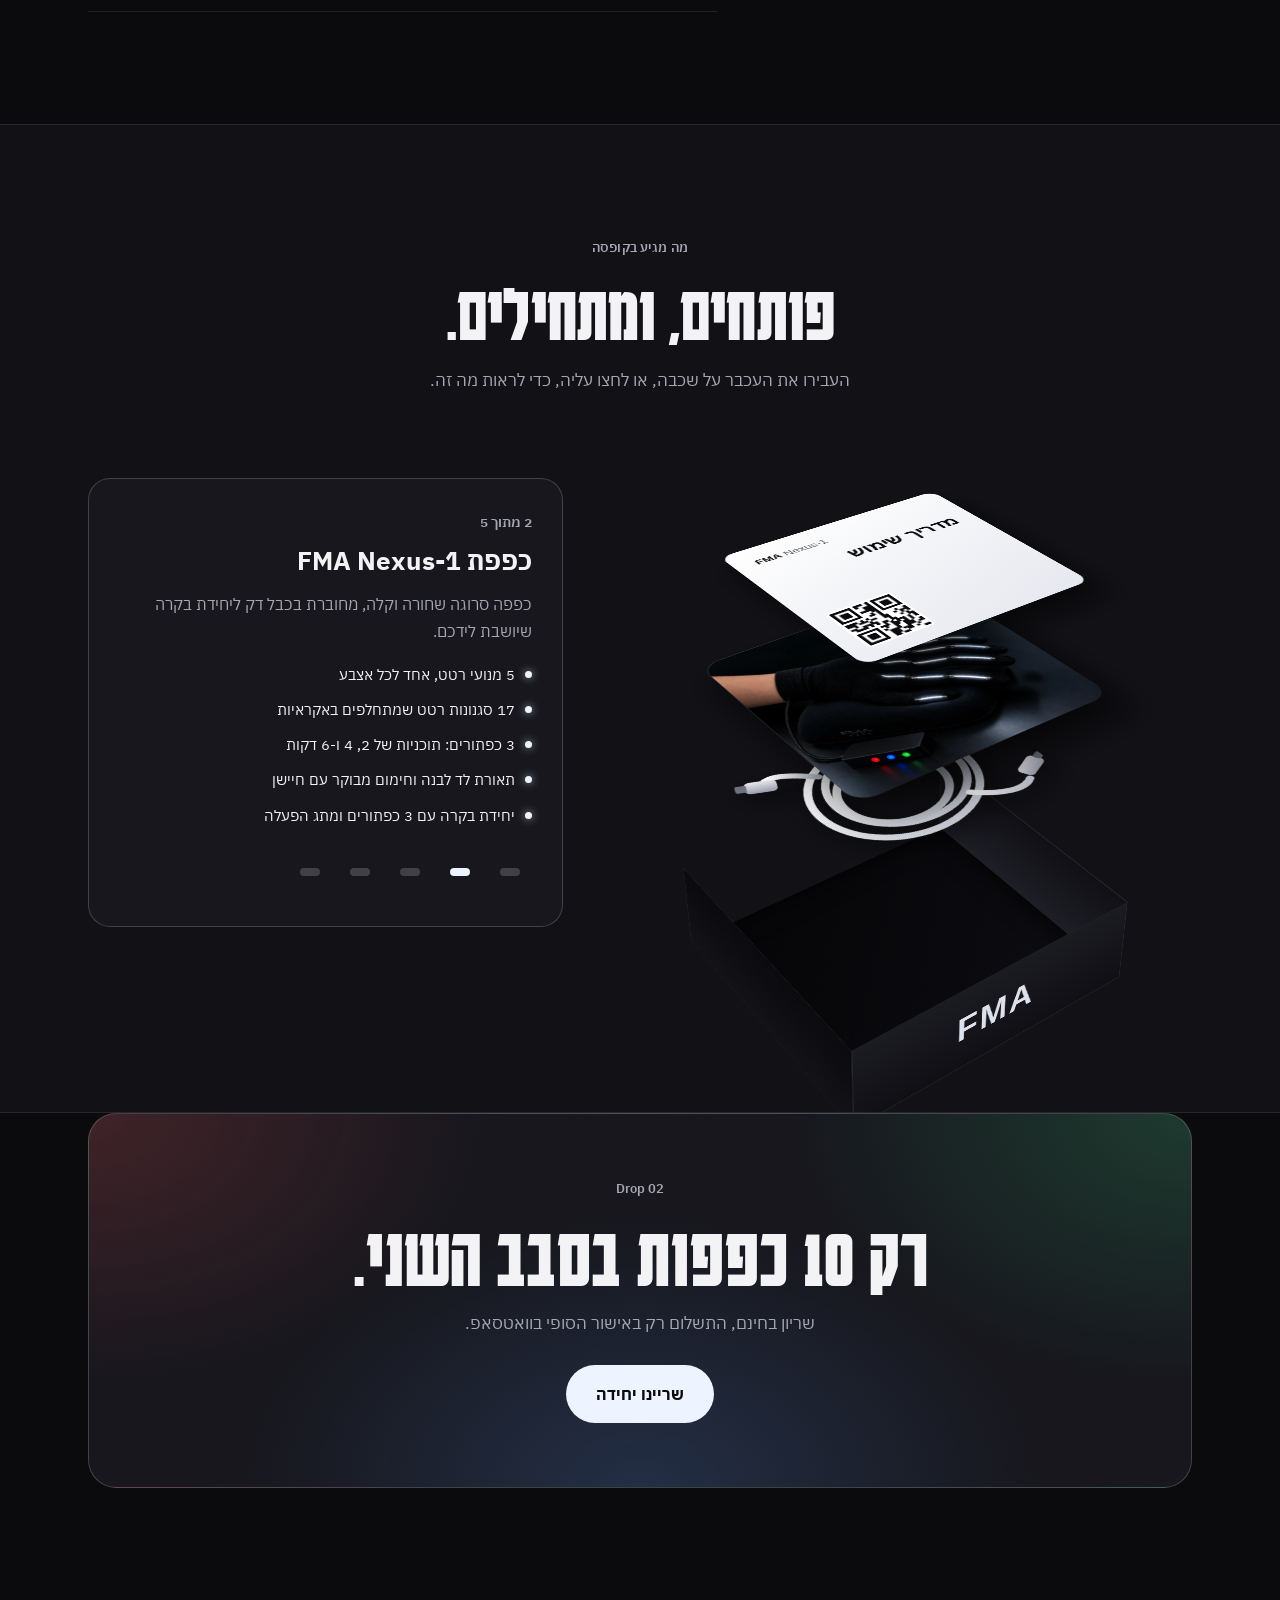
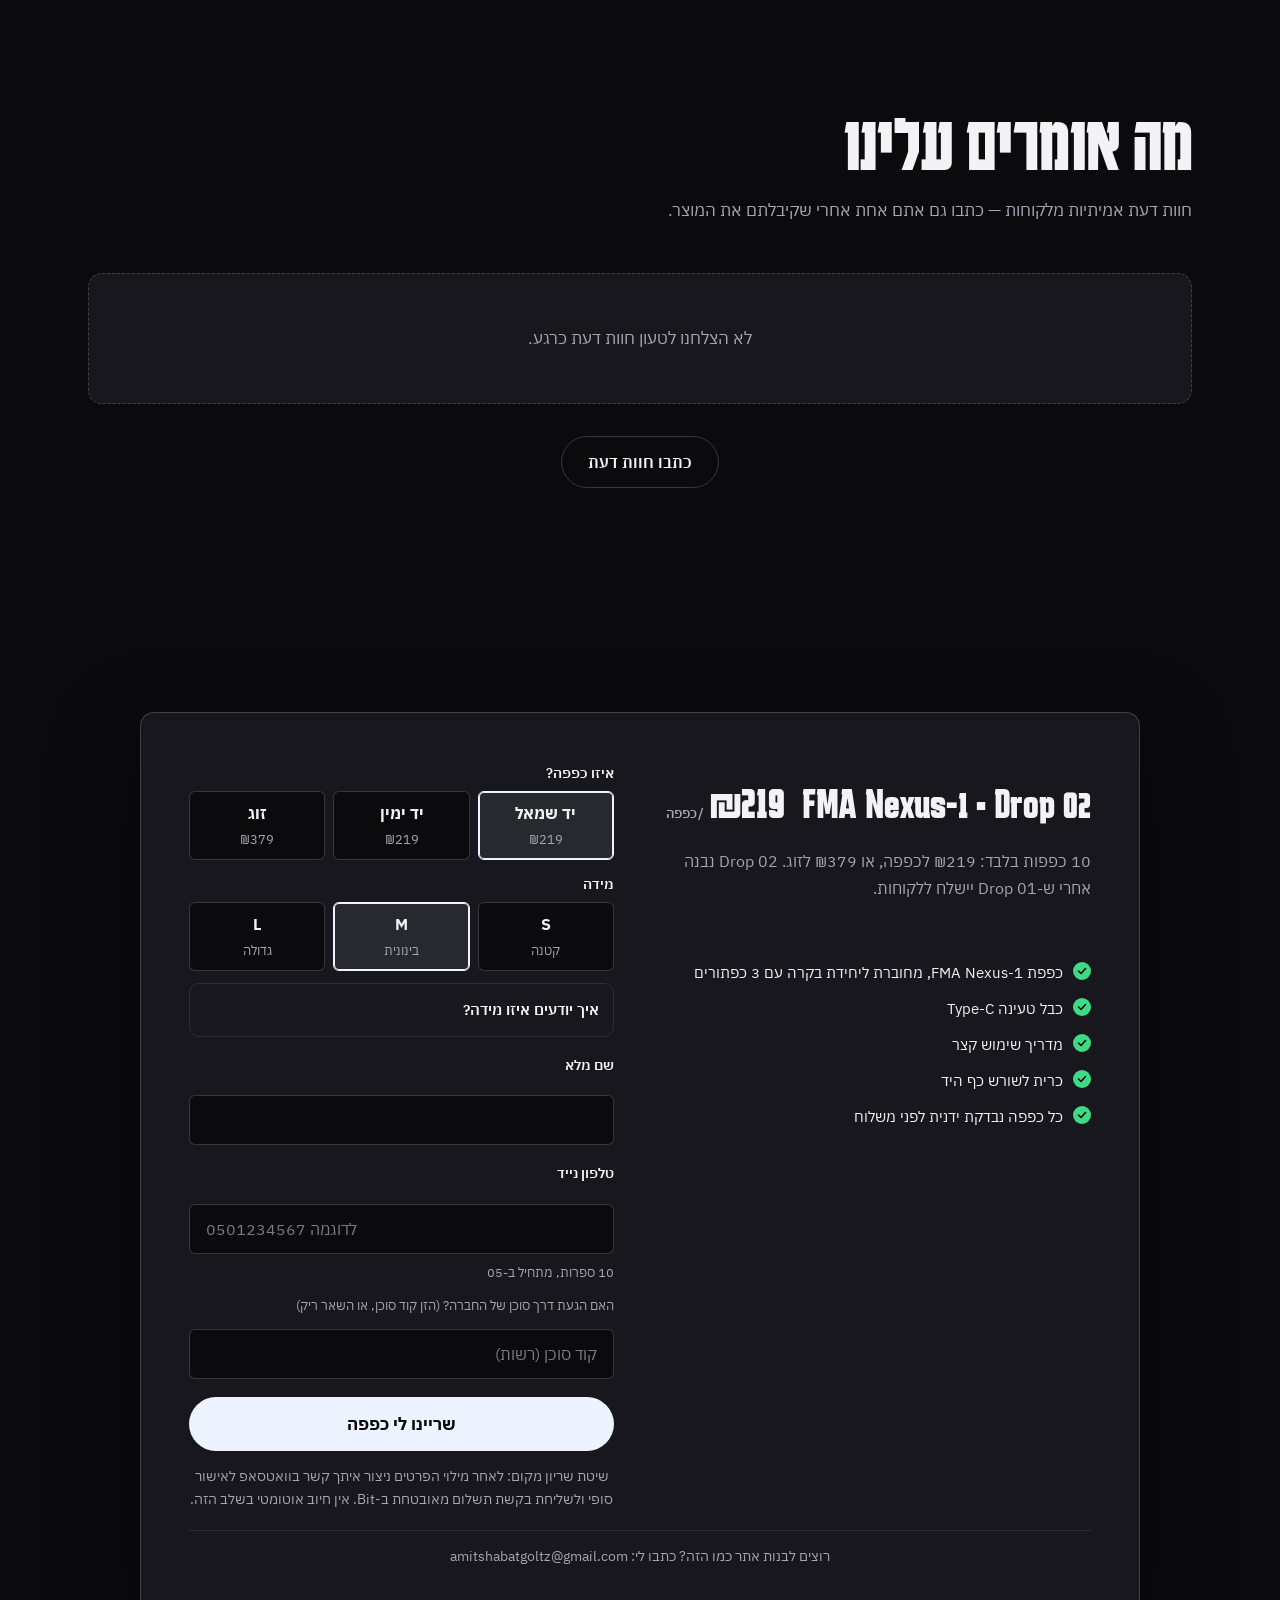
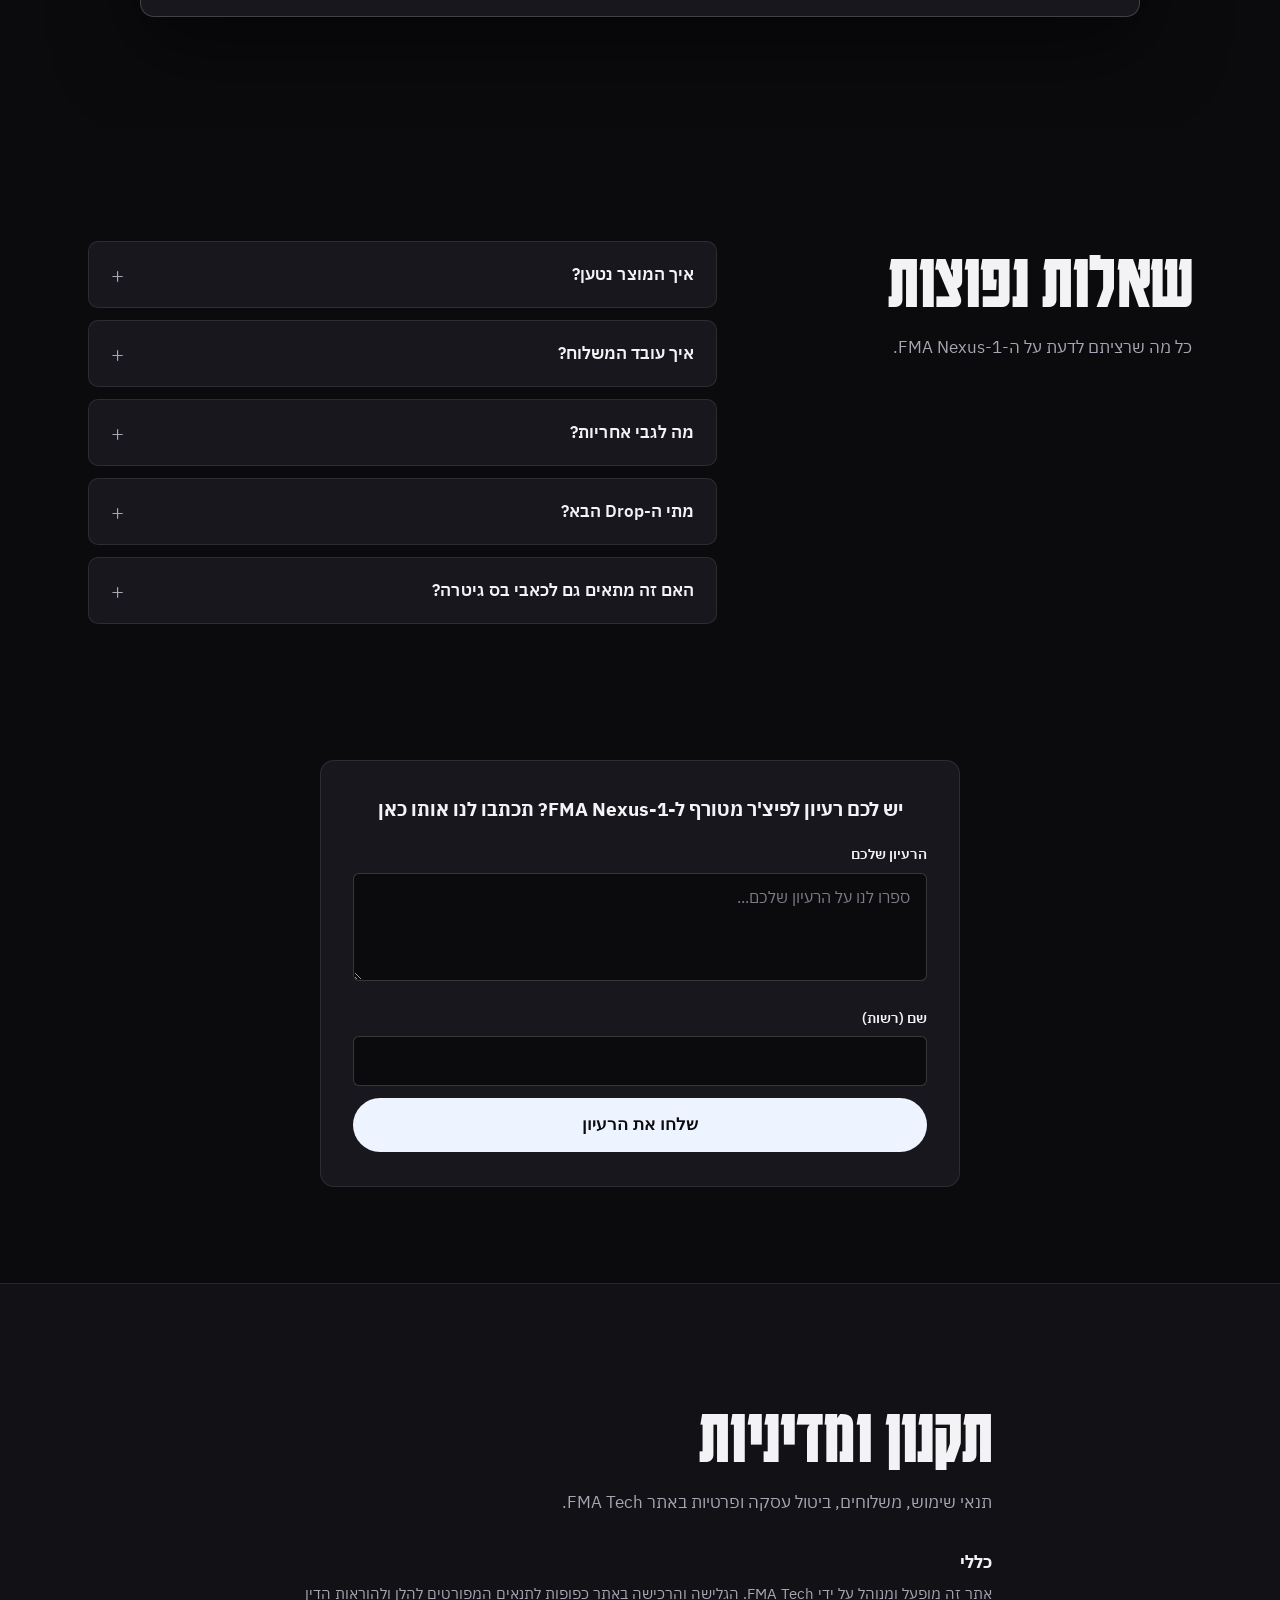
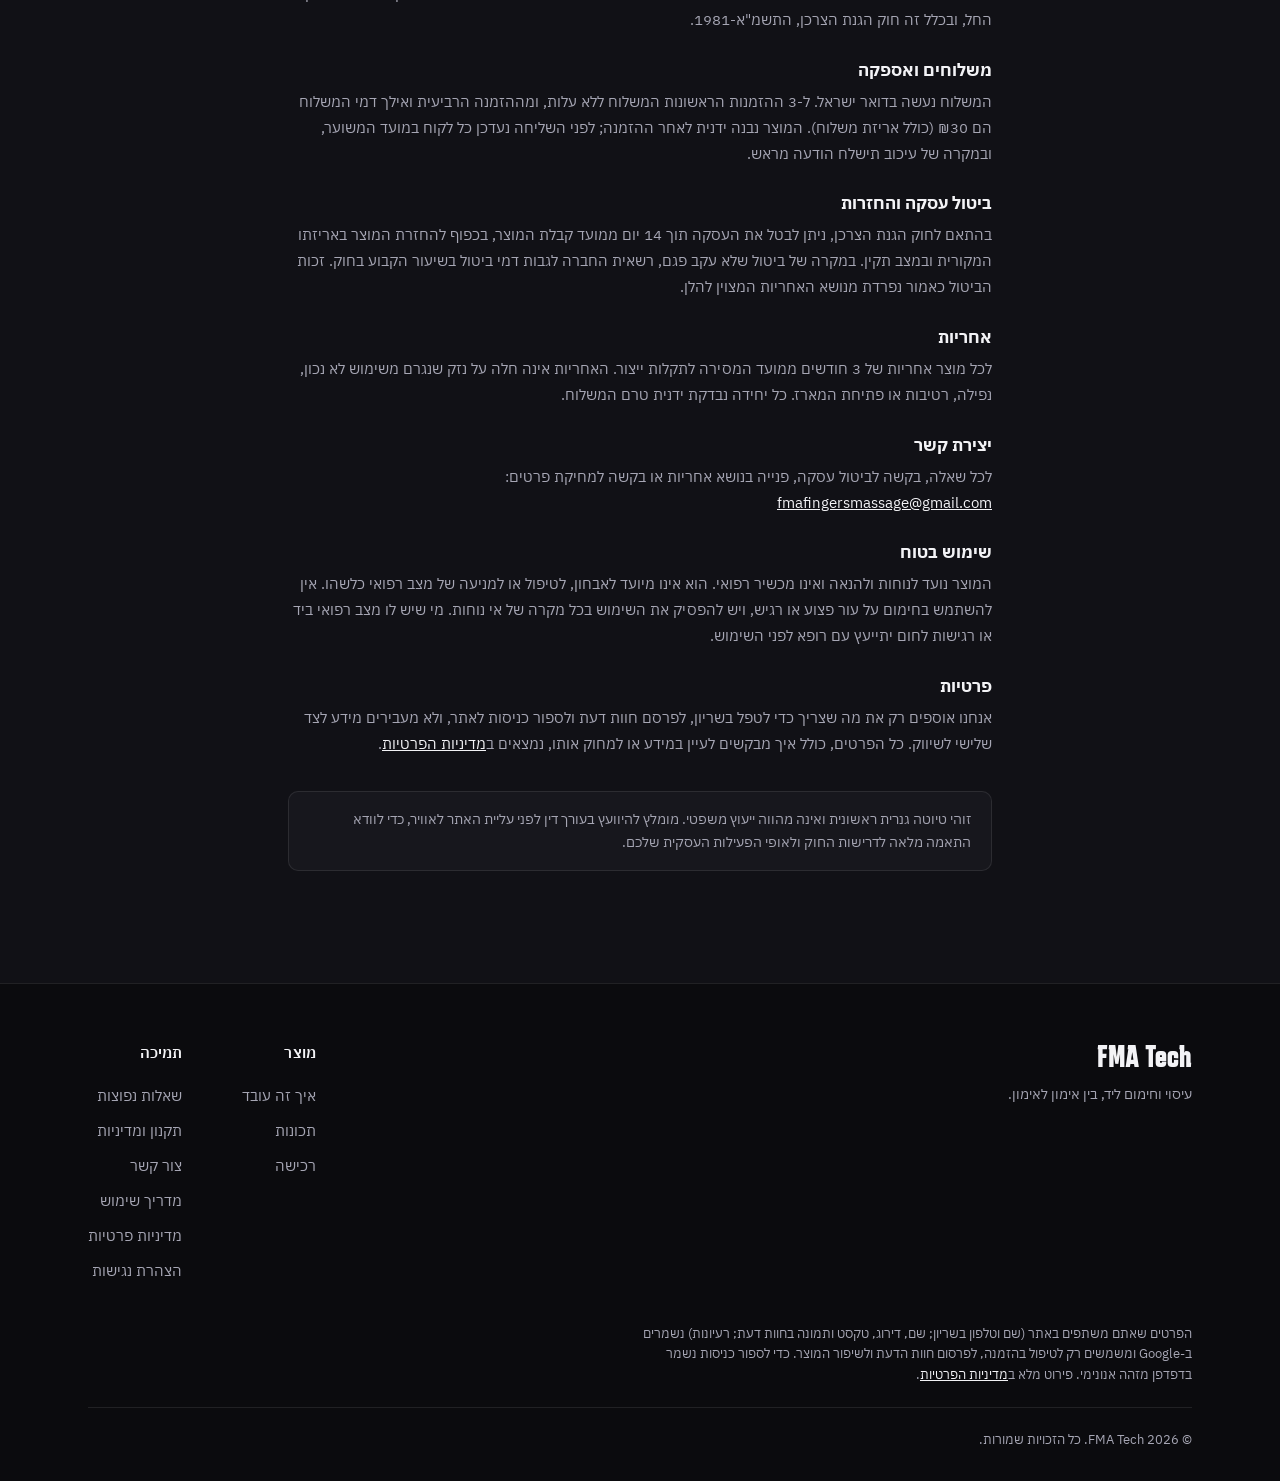
==== commit 794e4e15: "Drop the '//' marks on section labels; clearer motion toggle The motion toggle now shows a tooltip a" ====
--- a/index.html
+++ b/index.html
@@ -769,7 +769,6 @@
   section{padding:112px 0;}
   .section-head h2{font-size:clamp(3rem, 6.4vw, 5rem); margin-bottom:16px; font-weight:700;}
   .eyebrow{font-family:var(--mono); font-size:0.78rem; font-weight:500; letter-spacing:0.08em; color:var(--muted); text-transform:uppercase; margin-bottom:14px;}
-  .eyebrow::before{content:"// "; color:var(--line-2);}
   @media (max-width:760px){ section{padding:72px 0;} }
 
   /* hero */
@@ -854,7 +853,6 @@
 
   /* drop band, buy card, prices */
   .drop-band-inner h2{font-family:var(--display); font-size:clamp(3rem, 7vw, 5.4rem); font-weight:700;}
-  .drop-band-inner .eyebrow::before{content:"";}
   .buy-top h3{font-family:var(--display); font-size:2.6rem; font-weight:700; line-height:1;}
   .buy-price{font-family:var(--display); font-size:3rem; font-weight:700;}
   .buy-price small{font-family:var(--mono); font-size:0.8rem;}
@@ -869,7 +867,6 @@
   .eyebrow, .hero-specs dt, .row-tag, .spec-sheet dt, .graph-labels, .pick-label, .prog-time small, .hero-visual .badge, .sim-label, .buy-price small{
     font-family:var(--body); letter-spacing:0.01em; font-weight:600;}
   .eyebrow{font-size:0.82rem; text-transform:none;}
-  .eyebrow::before{font-family:var(--mono);}
   .hero-specs dt, .row-tag, .spec-sheet dt{font-size:0.8rem;}
 
   /* look vote in the hero */
@@ -987,7 +984,7 @@
       <a href="#reviews">חוות דעת</a>
       <a href="#faq">שאלות נפוצות</a>
     </div>
-    <button type="button" class="motion-toggle" id="motionToggle" aria-pressed="false" aria-label="עצירת אנימציות וסרטונים"><svg viewBox="0 0 24 24" width="18" height="18" aria-hidden="true"><rect x="6" y="5" width="4" height="14" rx="1" fill="currentColor"/><rect x="14" y="5" width="4" height="14" rx="1" fill="currentColor"/></svg></button>
+    <button type="button" class="motion-toggle" id="motionToggle" aria-pressed="false" aria-label="עצירת אנימציות וסרטונים" title="עצירת אנימציות וסרטונים"><svg viewBox="0 0 24 24" width="18" height="18" aria-hidden="true"><rect x="6" y="5" width="4" height="14" rx="1" fill="currentColor"/><rect x="14" y="5" width="4" height="14" rx="1" fill="currentColor"/></svg></button>
     <a href="#order" target="_blank" rel="noopener noreferrer" class="nav-cta">להזמנה</a>
   </nav>
 </header>
@@ -2634,6 +2631,10 @@
       document.body.classList.toggle('no-motion', off);
       btn.setAttribute('aria-pressed', off ? 'true' : 'false');
       btn.setAttribute('aria-label', off ? 'הפעלת אנימציות וסרטונים' : 'עצירת אנימציות וסרטונים');
+      btn.title = off ? 'הפעלת אנימציות וסרטונים' : 'עצירת אנימציות וסרטונים';
+      btn.innerHTML = off
+        ? '<svg viewBox="0 0 24 24" width="18" height="18" aria-hidden="true"><path d="M8 5v14l11-7z" fill="currentColor"/></svg>'
+        : '<svg viewBox="0 0 24 24" width="18" height="18" aria-hidden="true"><rect x="6" y="5" width="4" height="14" rx="1" fill="currentColor"/><rect x="14" y="5" width="4" height="14" rx="1" fill="currentColor"/></svg>';
       document.querySelectorAll('#heroVideo, #heroVideo3').forEach(v => { if(off) v.pause(); else v.play().catch(()=>{}); });
       try{ localStorage.setItem('fmaNoMotion', off ? '1' : '0'); }catch(e){}
     }
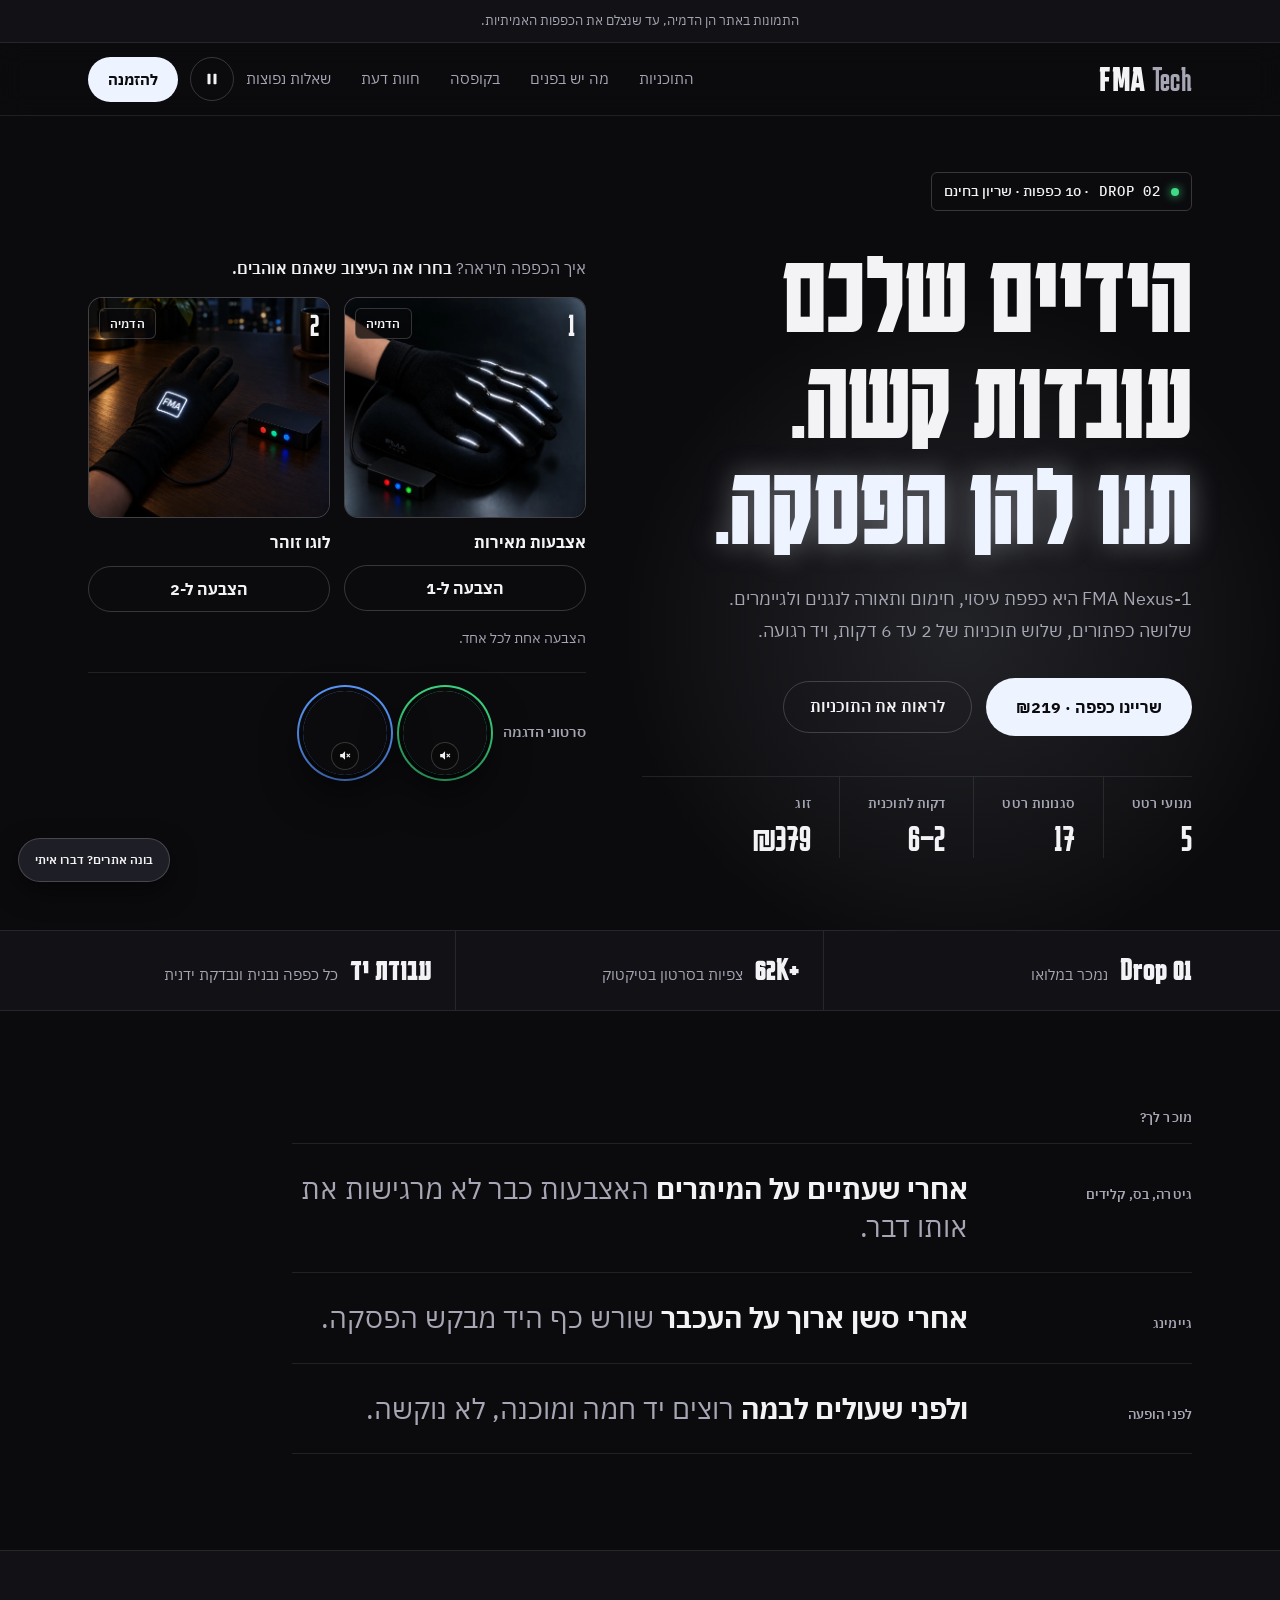
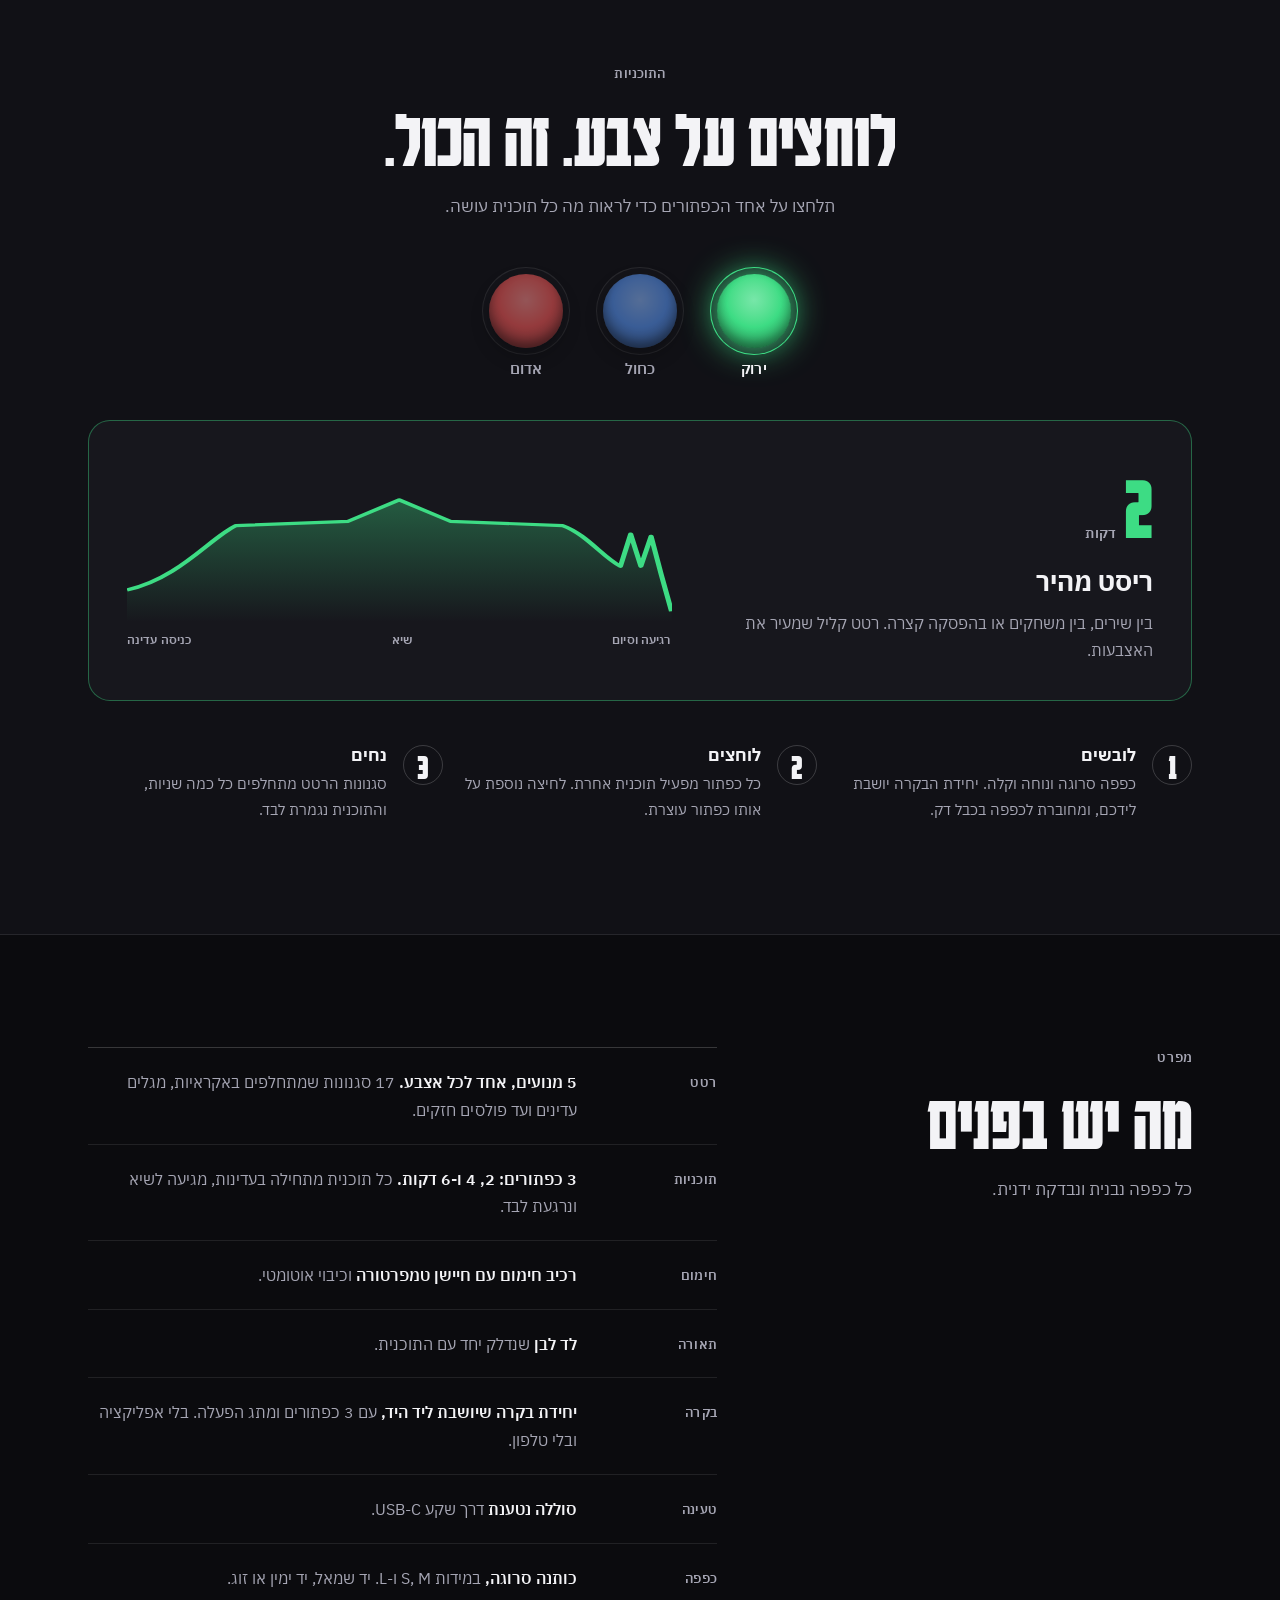
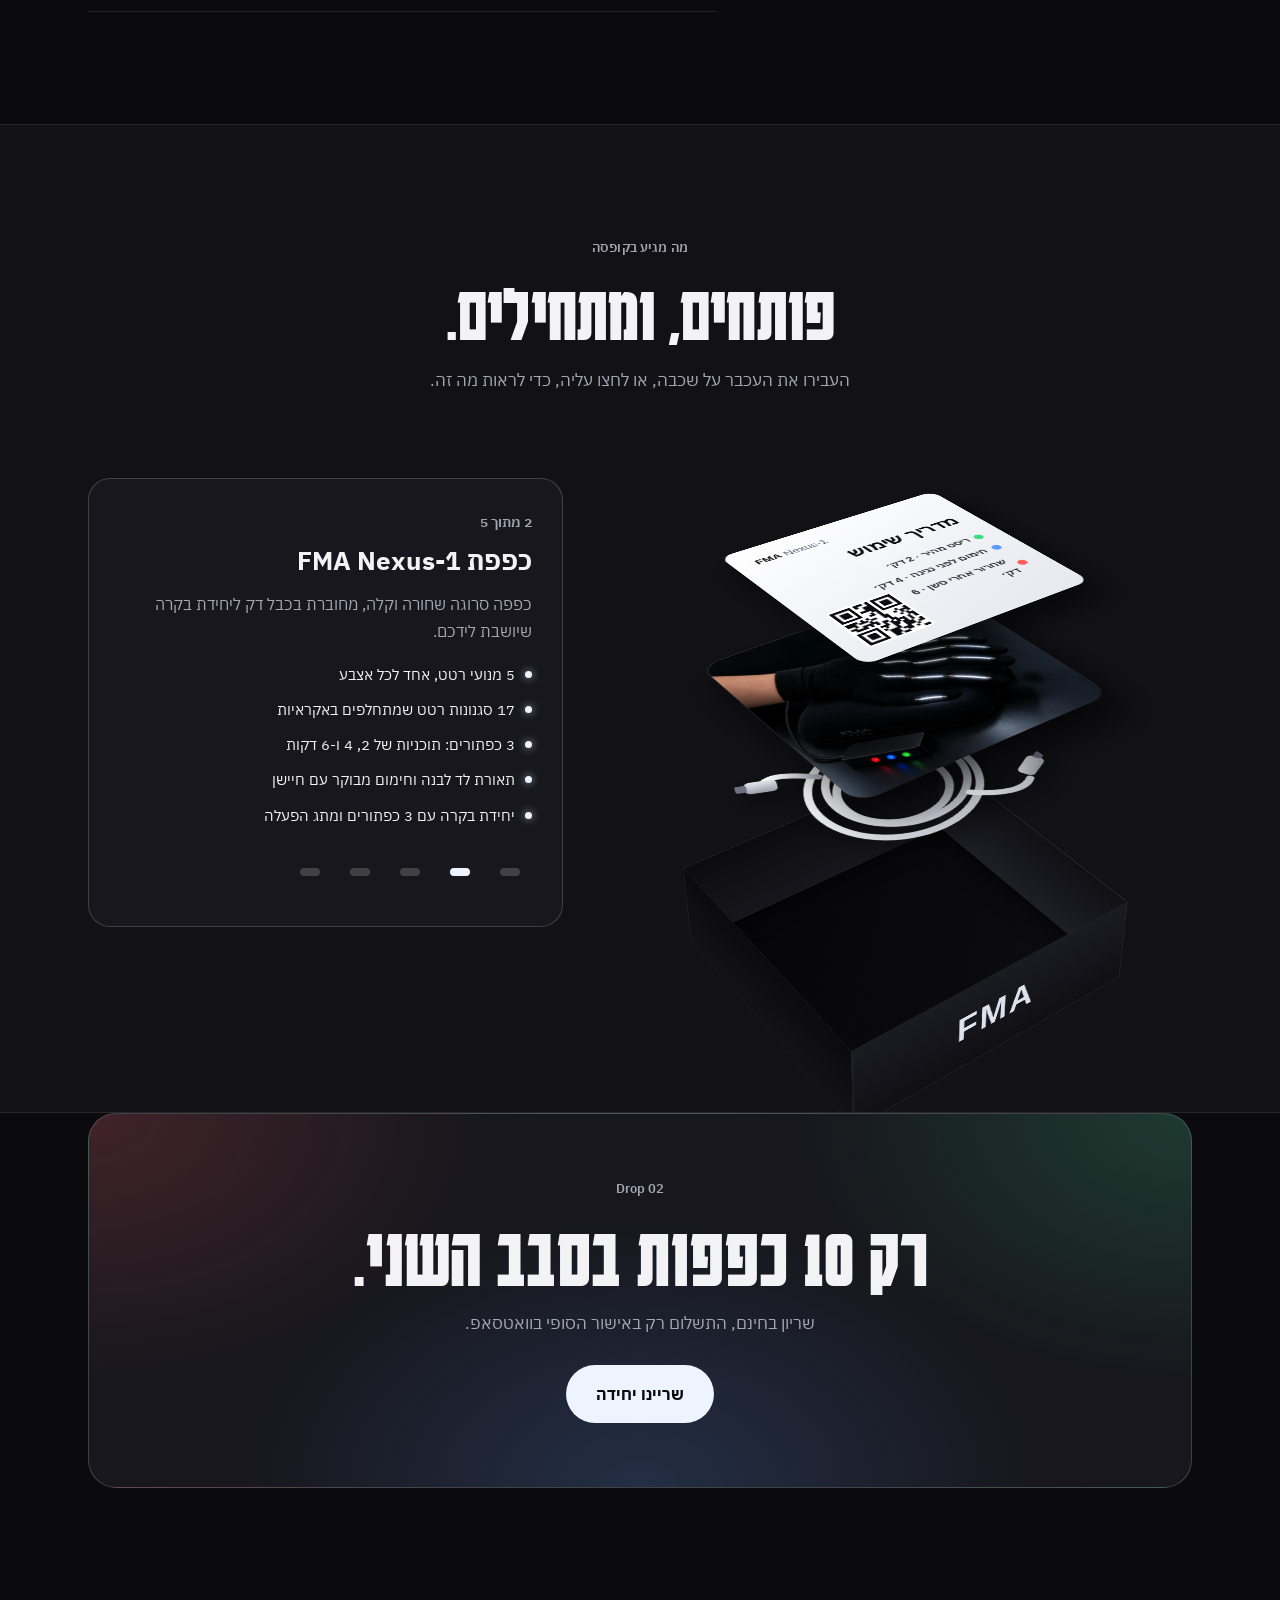
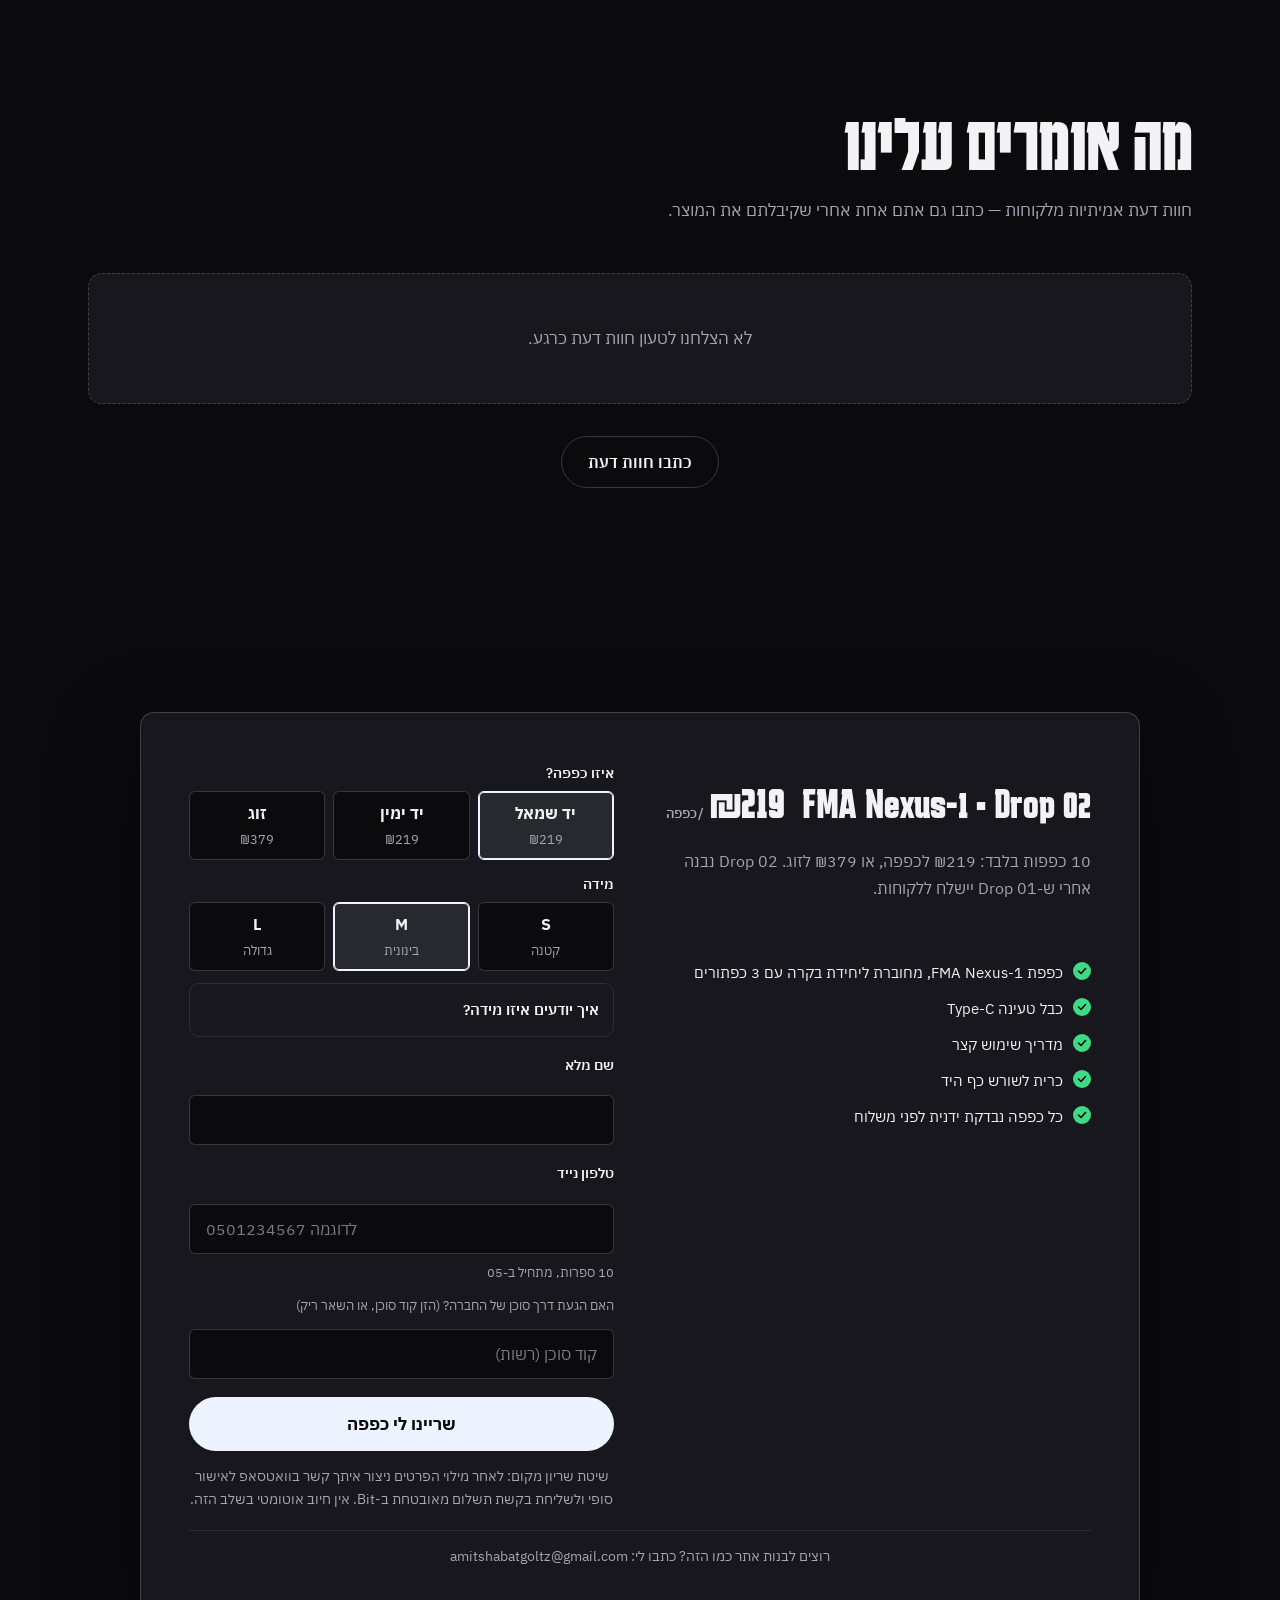
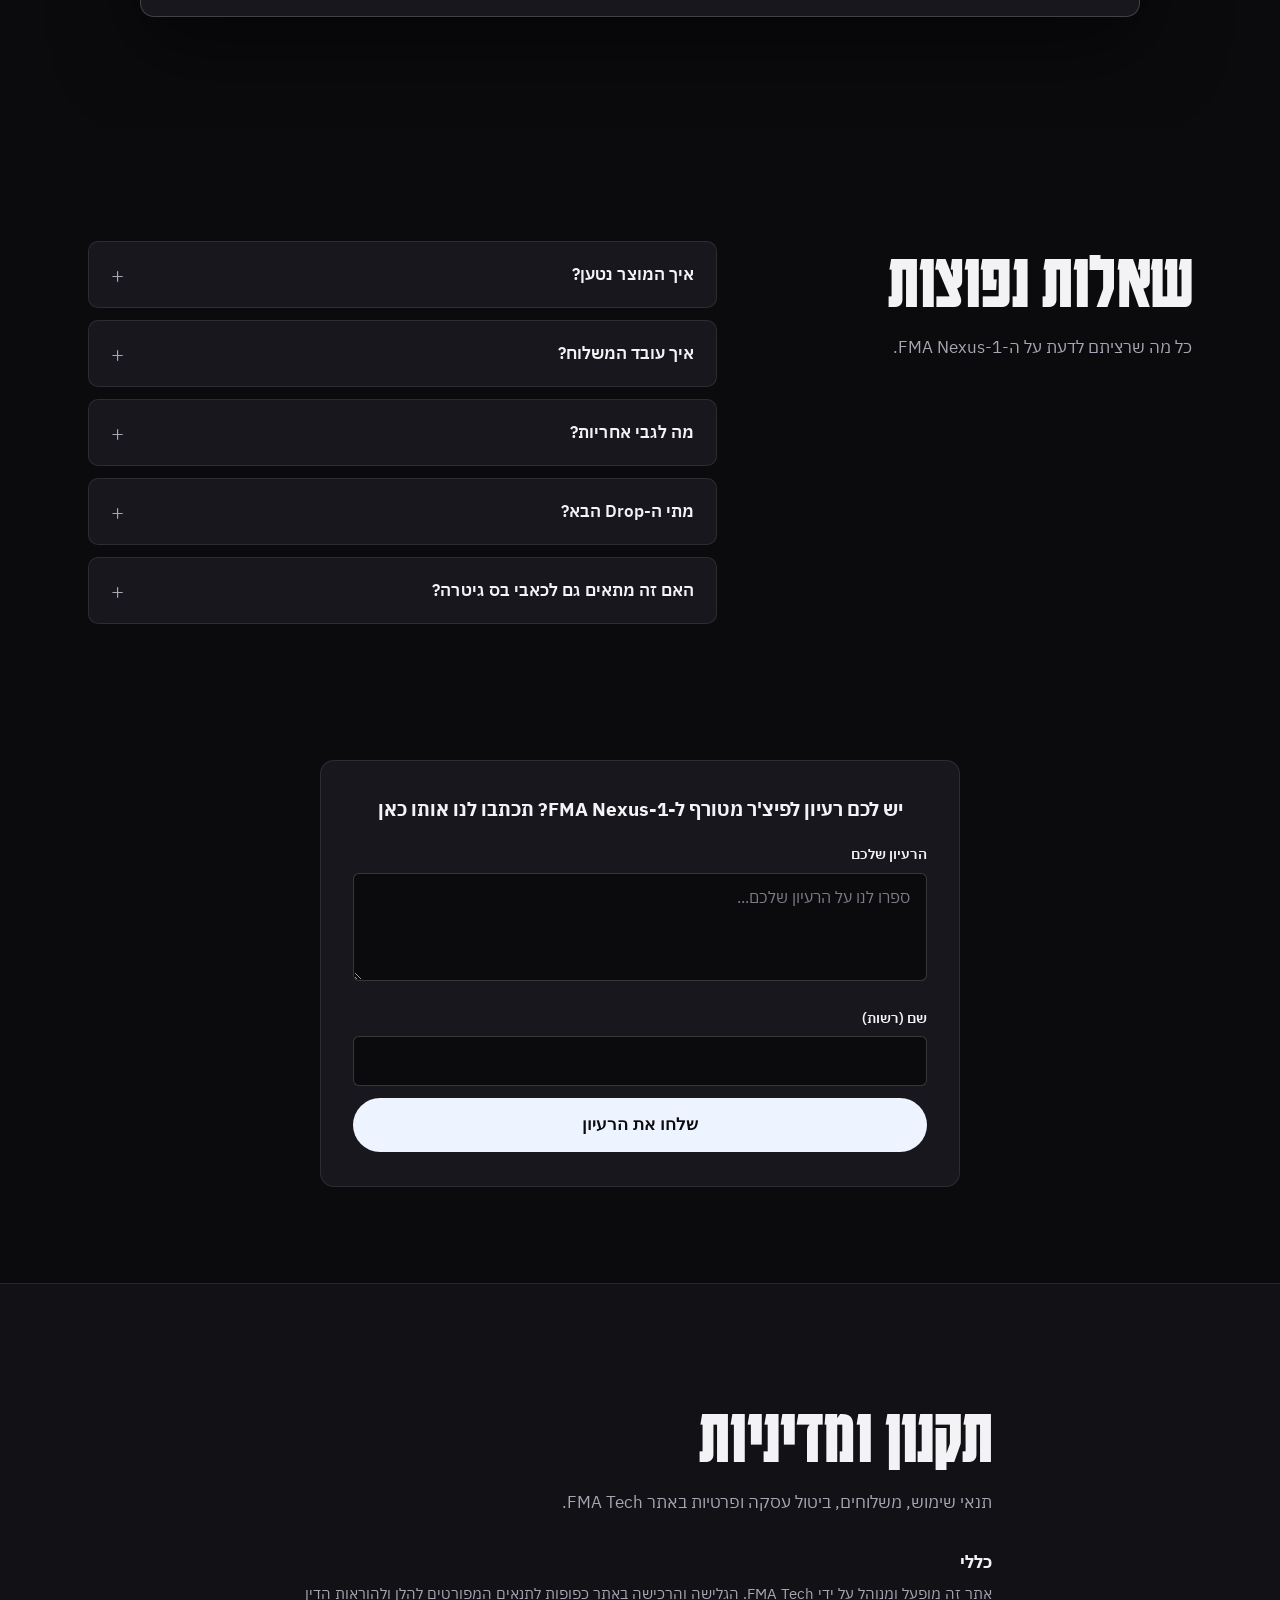
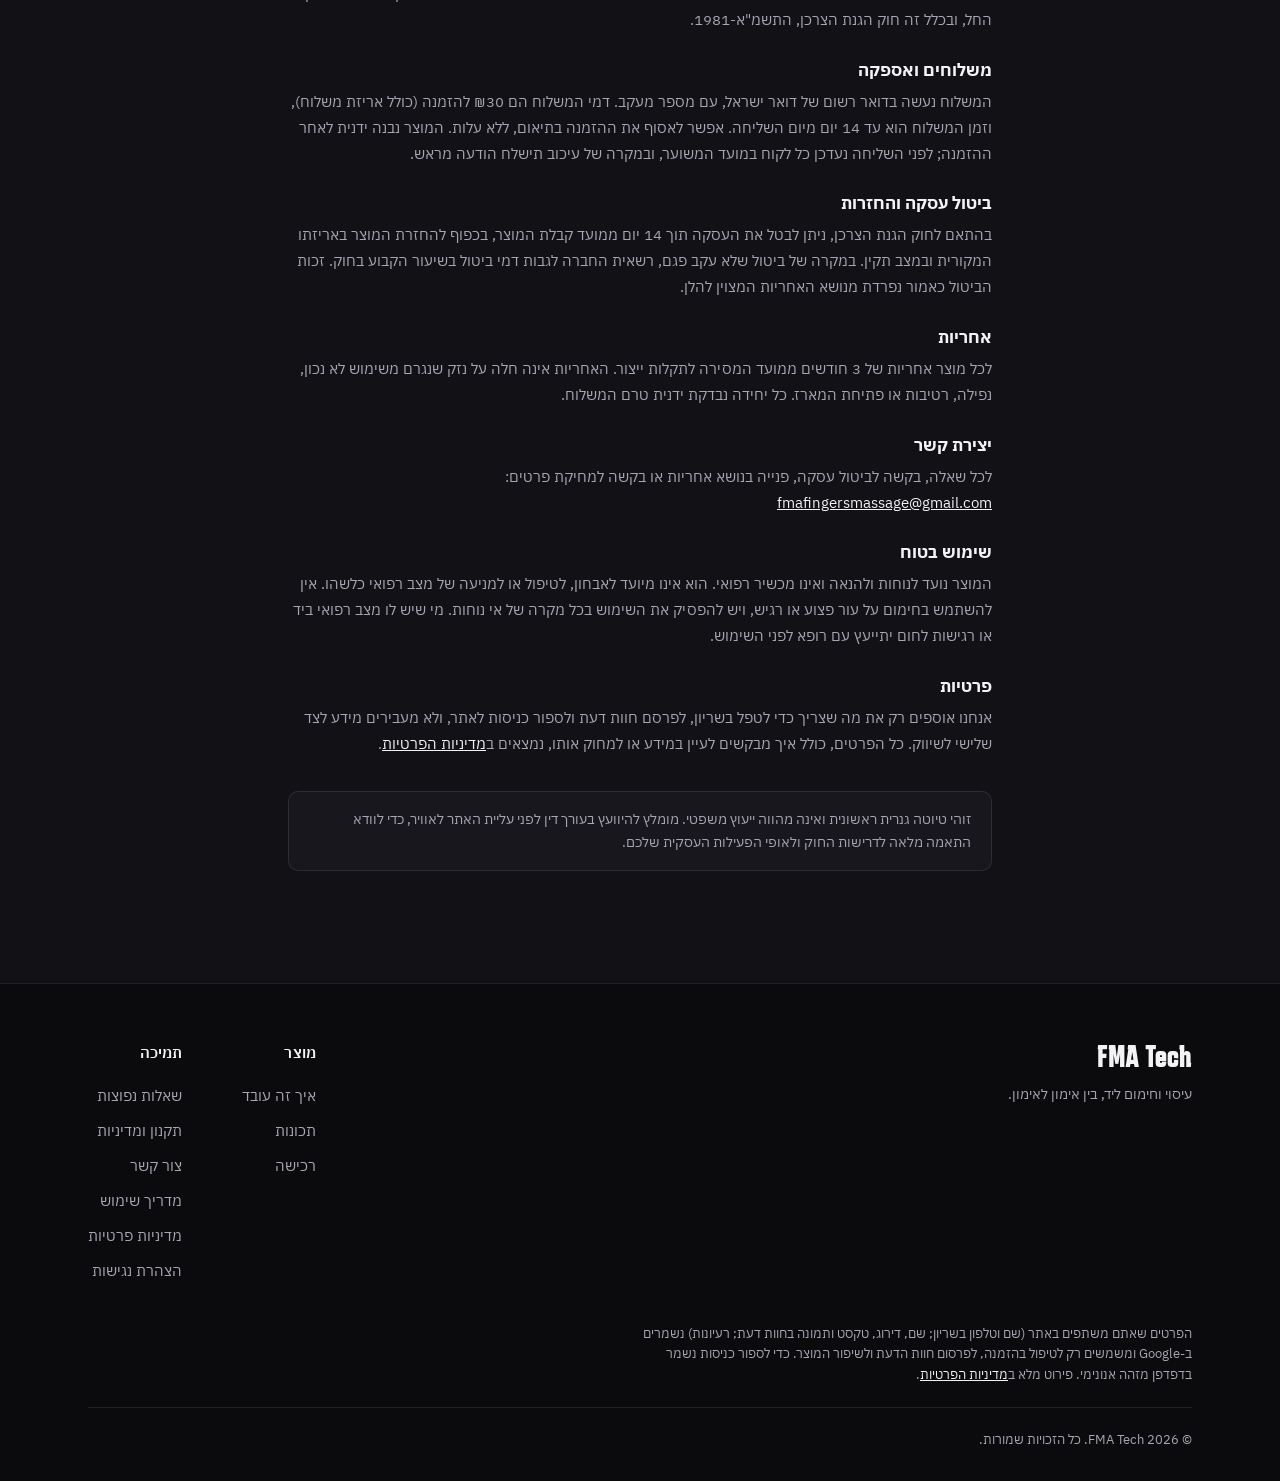
==== commit fa39f065: "Shipping text for Drop 02: registered mail with tracking, ₪30 per order, pickup option Replaces the " ====
--- a/index.html
+++ b/index.html
@@ -1356,7 +1356,7 @@
           איך עובד המשלוח?
           <span class="plus">+</span>
         </button>
-        <div class="faq-a">משלוח בדואר ישראל: ל-3 ההזמנות הראשונות המשלוח חינם, ומההזמנה הרביעית ₪30 (כולל אריזת משלוח). כל כפפה נבנית ידנית, ונעדכן כל לקוח בתאריך המשוער שבו היא תצא אליו.</div>
+        <div class="faq-a">משלוח בדואר רשום של דואר ישראל, עם מספר מעקב: ₪30 להזמנה, כולל אריזה. זוג נשלח בחבילה אחת. מהיום שהכפפה יוצאת, המשלוח לוקח עד 14 יום. אפשר גם לאסוף בעצמכם, בתיאום ובלי עלות. כל כפפה נבנית ידנית, ונעדכן כל לקוח בתאריך המשוער שבו היא תצא אליו.</div>
       </div>
       <div class="faq-item">
         <button class="faq-q" onclick="toggleFaq(this)">
@@ -1413,7 +1413,7 @@
 
     <div class="policy-block">
       <h3>משלוחים ואספקה</h3>
-      <p>המשלוח נעשה בדואר ישראל. ל-3 ההזמנות הראשונות המשלוח ללא עלות, ומההזמנה הרביעית ואילך דמי המשלוח הם ₪30 (כולל אריזת משלוח). המוצר נבנה ידנית לאחר ההזמנה; לפני השליחה נעדכן כל לקוח במועד המשוער, ובמקרה של עיכוב תישלח הודעה מראש.</p>
+      <p>המשלוח נעשה בדואר רשום של דואר ישראל, עם מספר מעקב. דמי המשלוח הם ₪30 להזמנה (כולל אריזת משלוח), וזמן המשלוח הוא עד 14 יום מיום השליחה. אפשר לאסוף את ההזמנה בתיאום, ללא עלות. המוצר נבנה ידנית לאחר ההזמנה; לפני השליחה נעדכן כל לקוח במועד המשוער, ובמקרה של עיכוב תישלח הודעה מראש.</p>
     </div>
 
     <div class="policy-block">
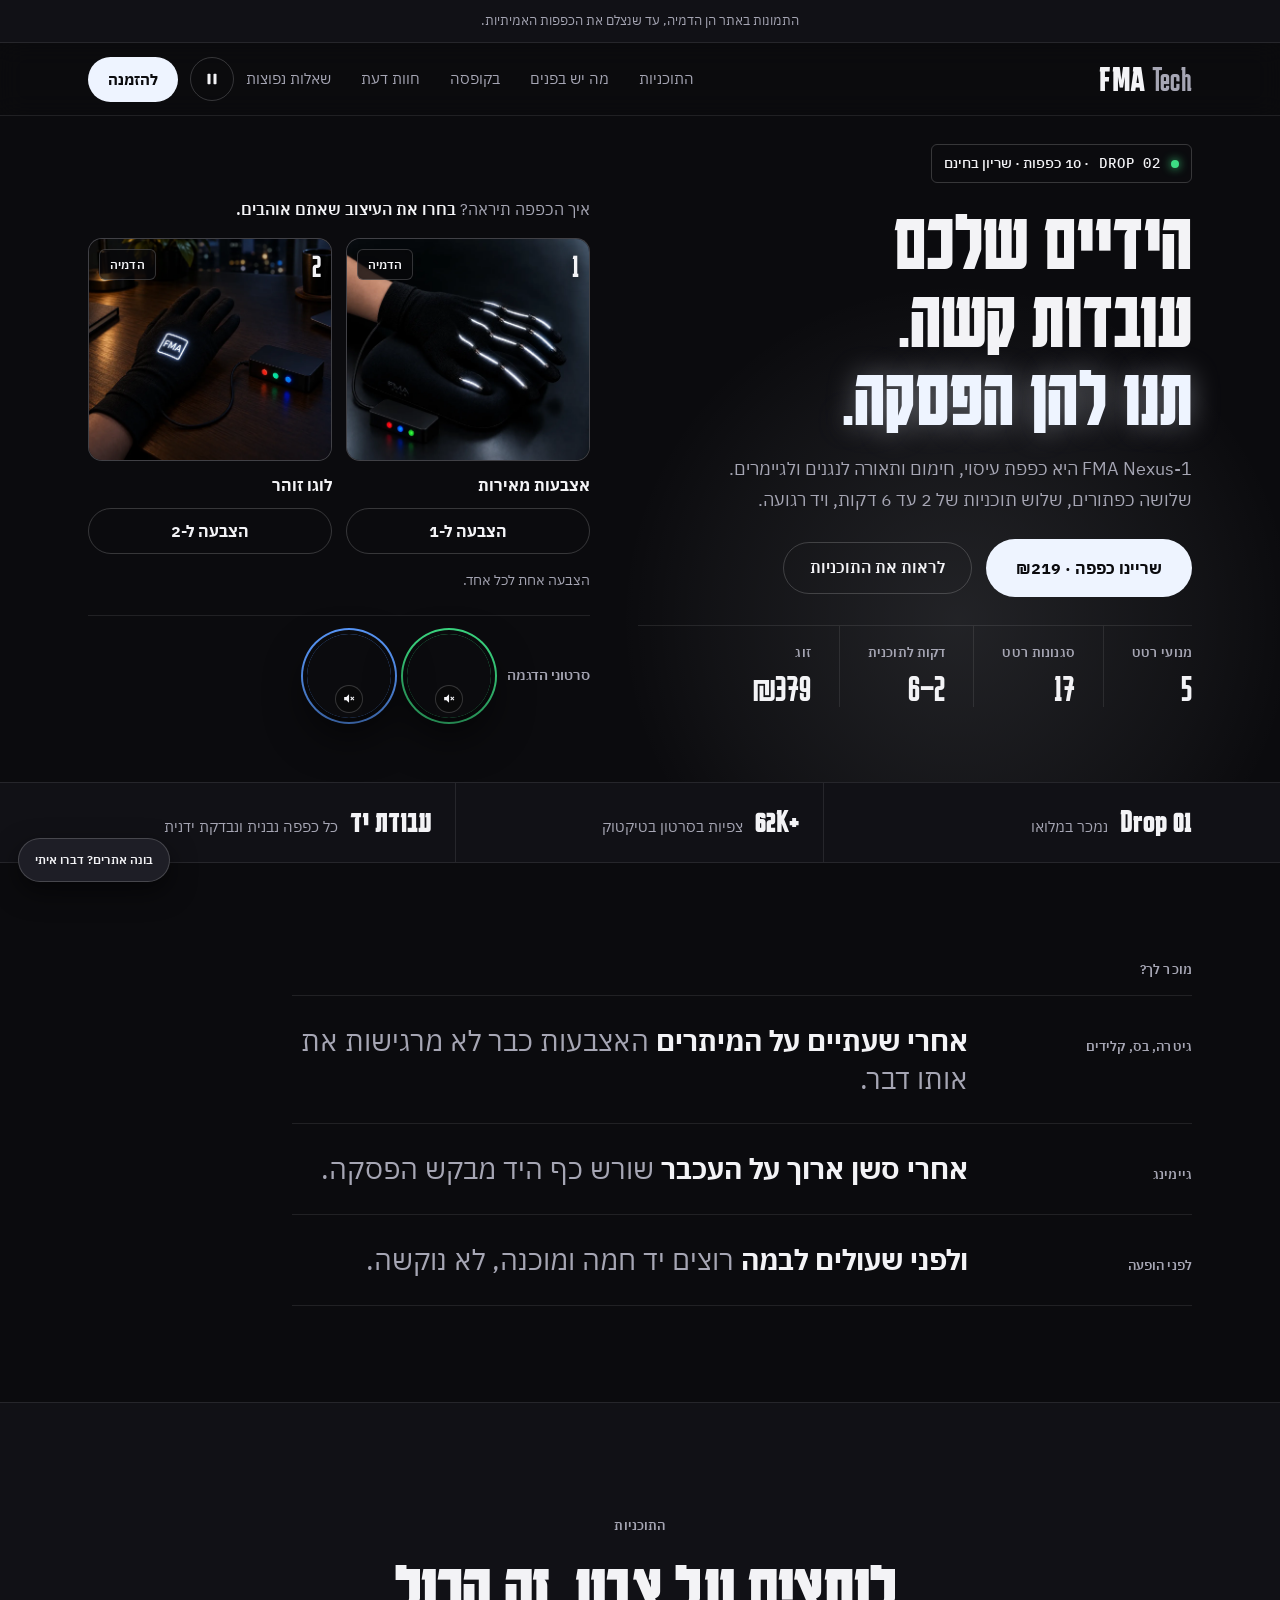
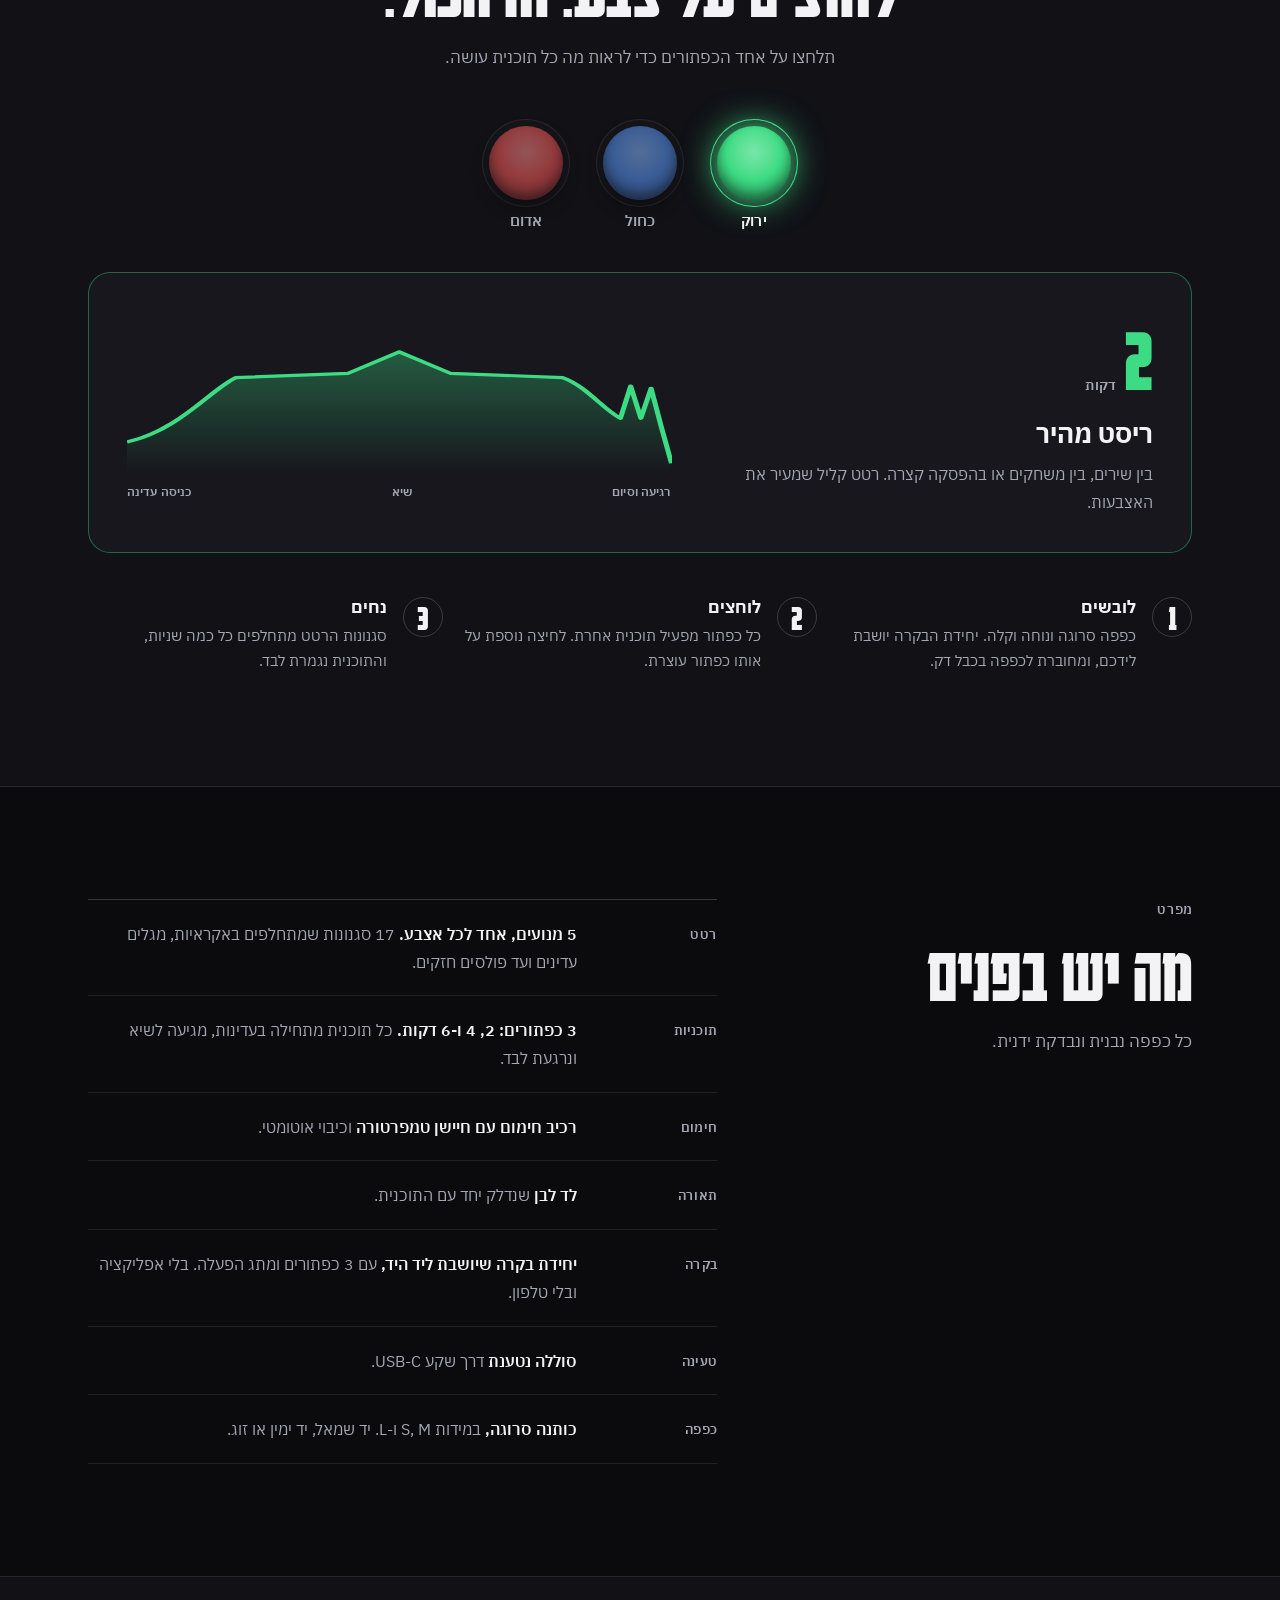
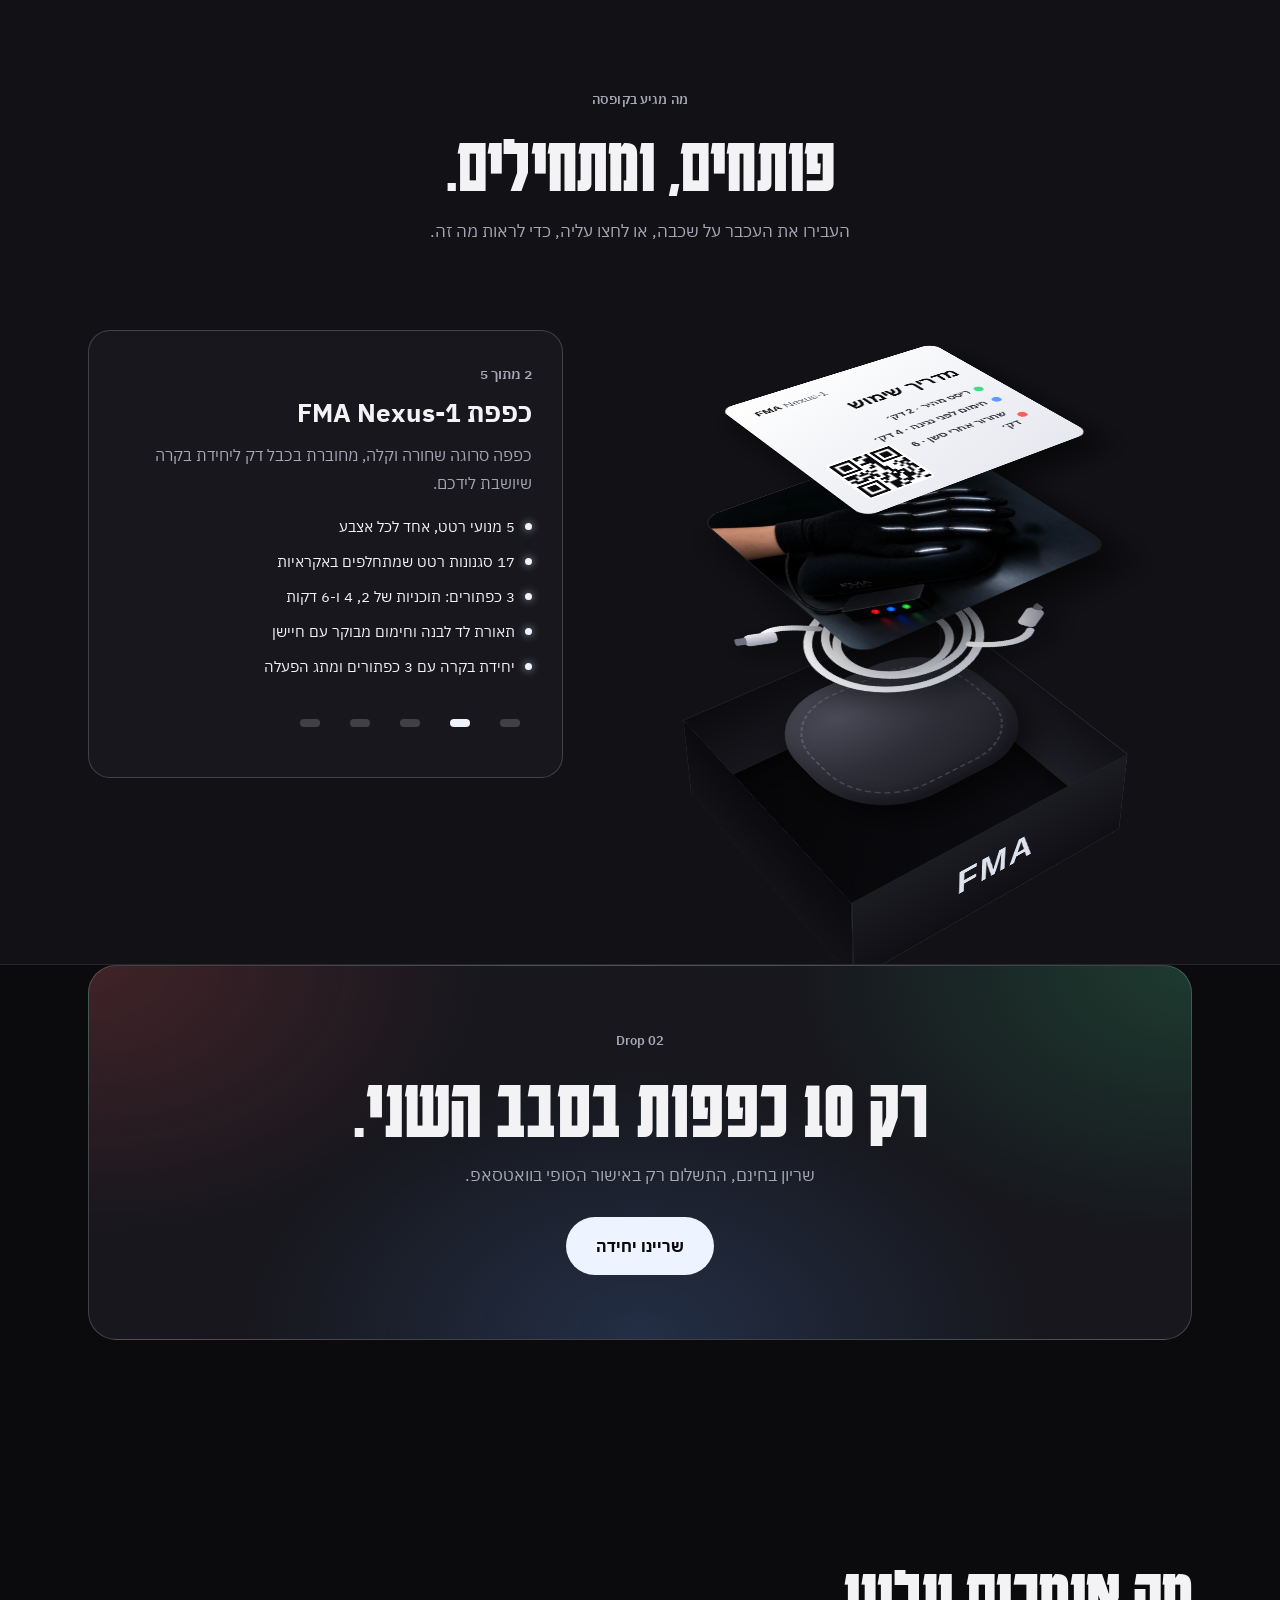
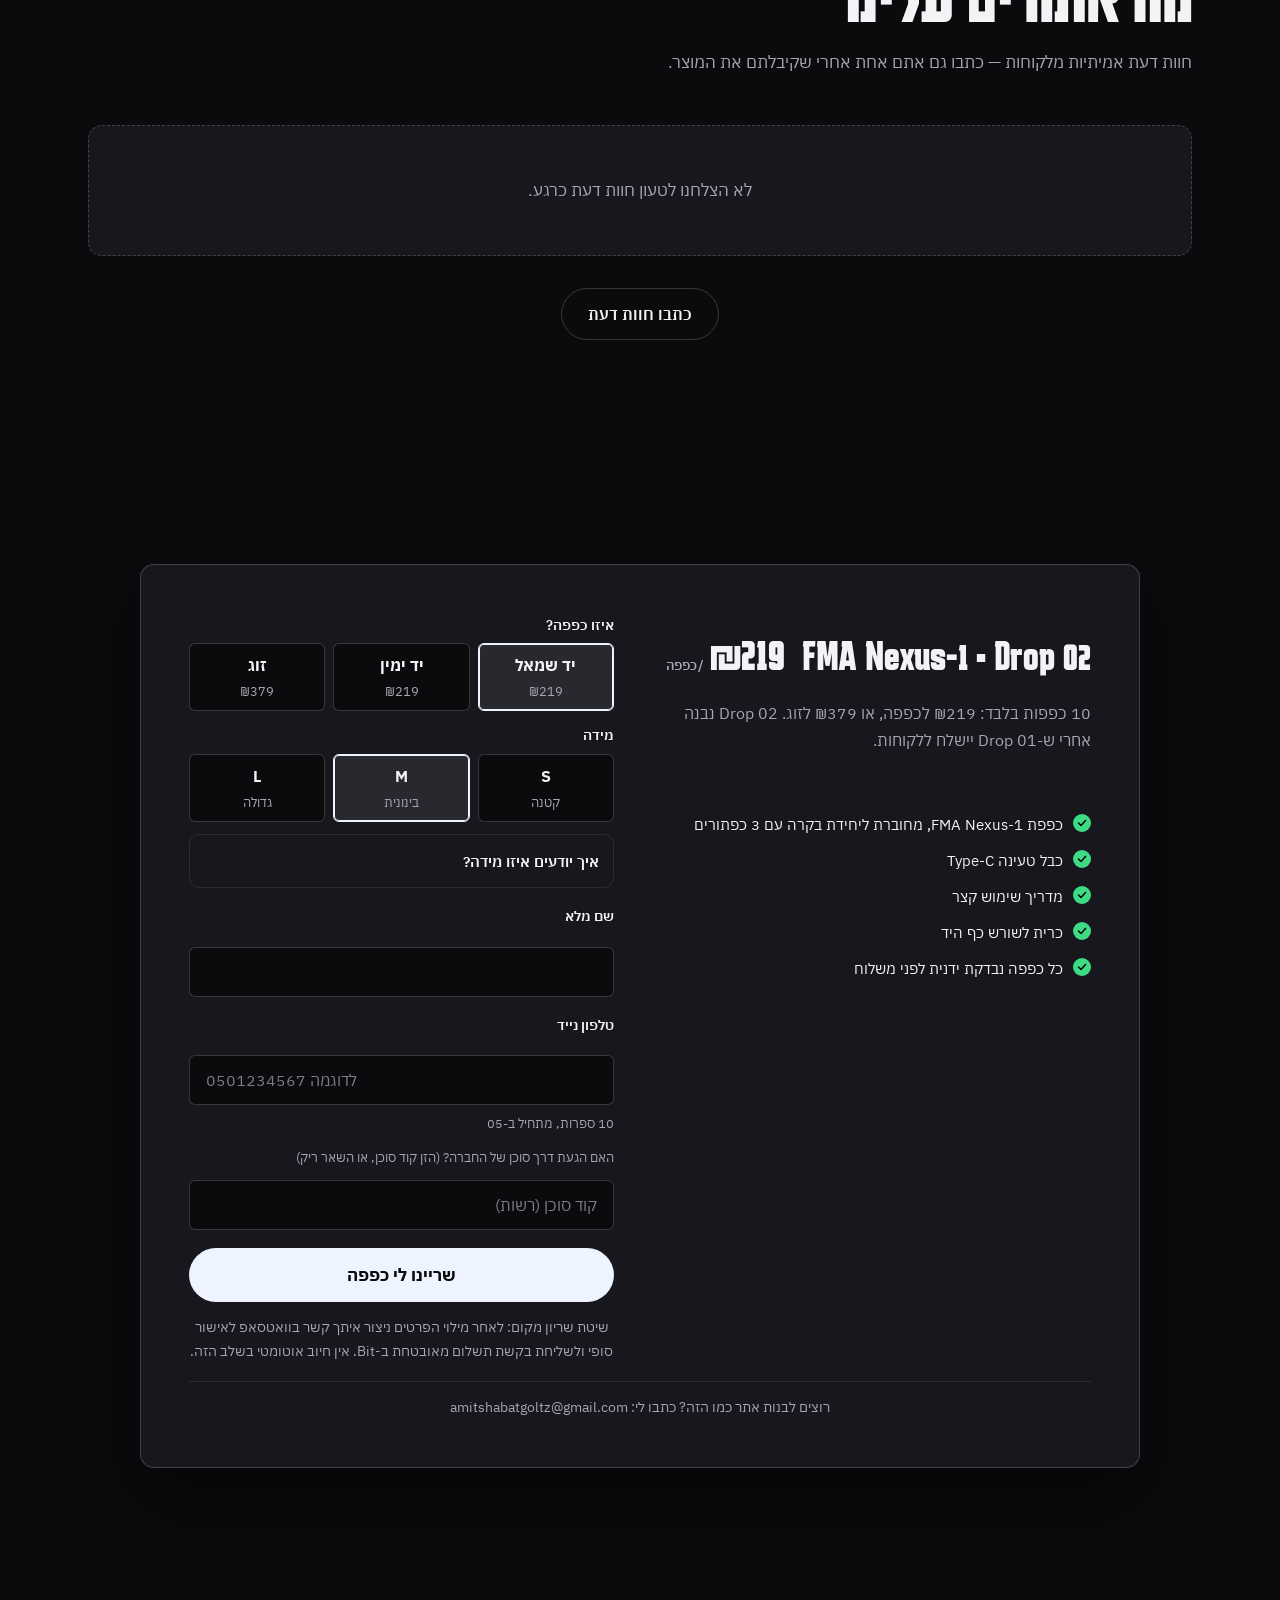
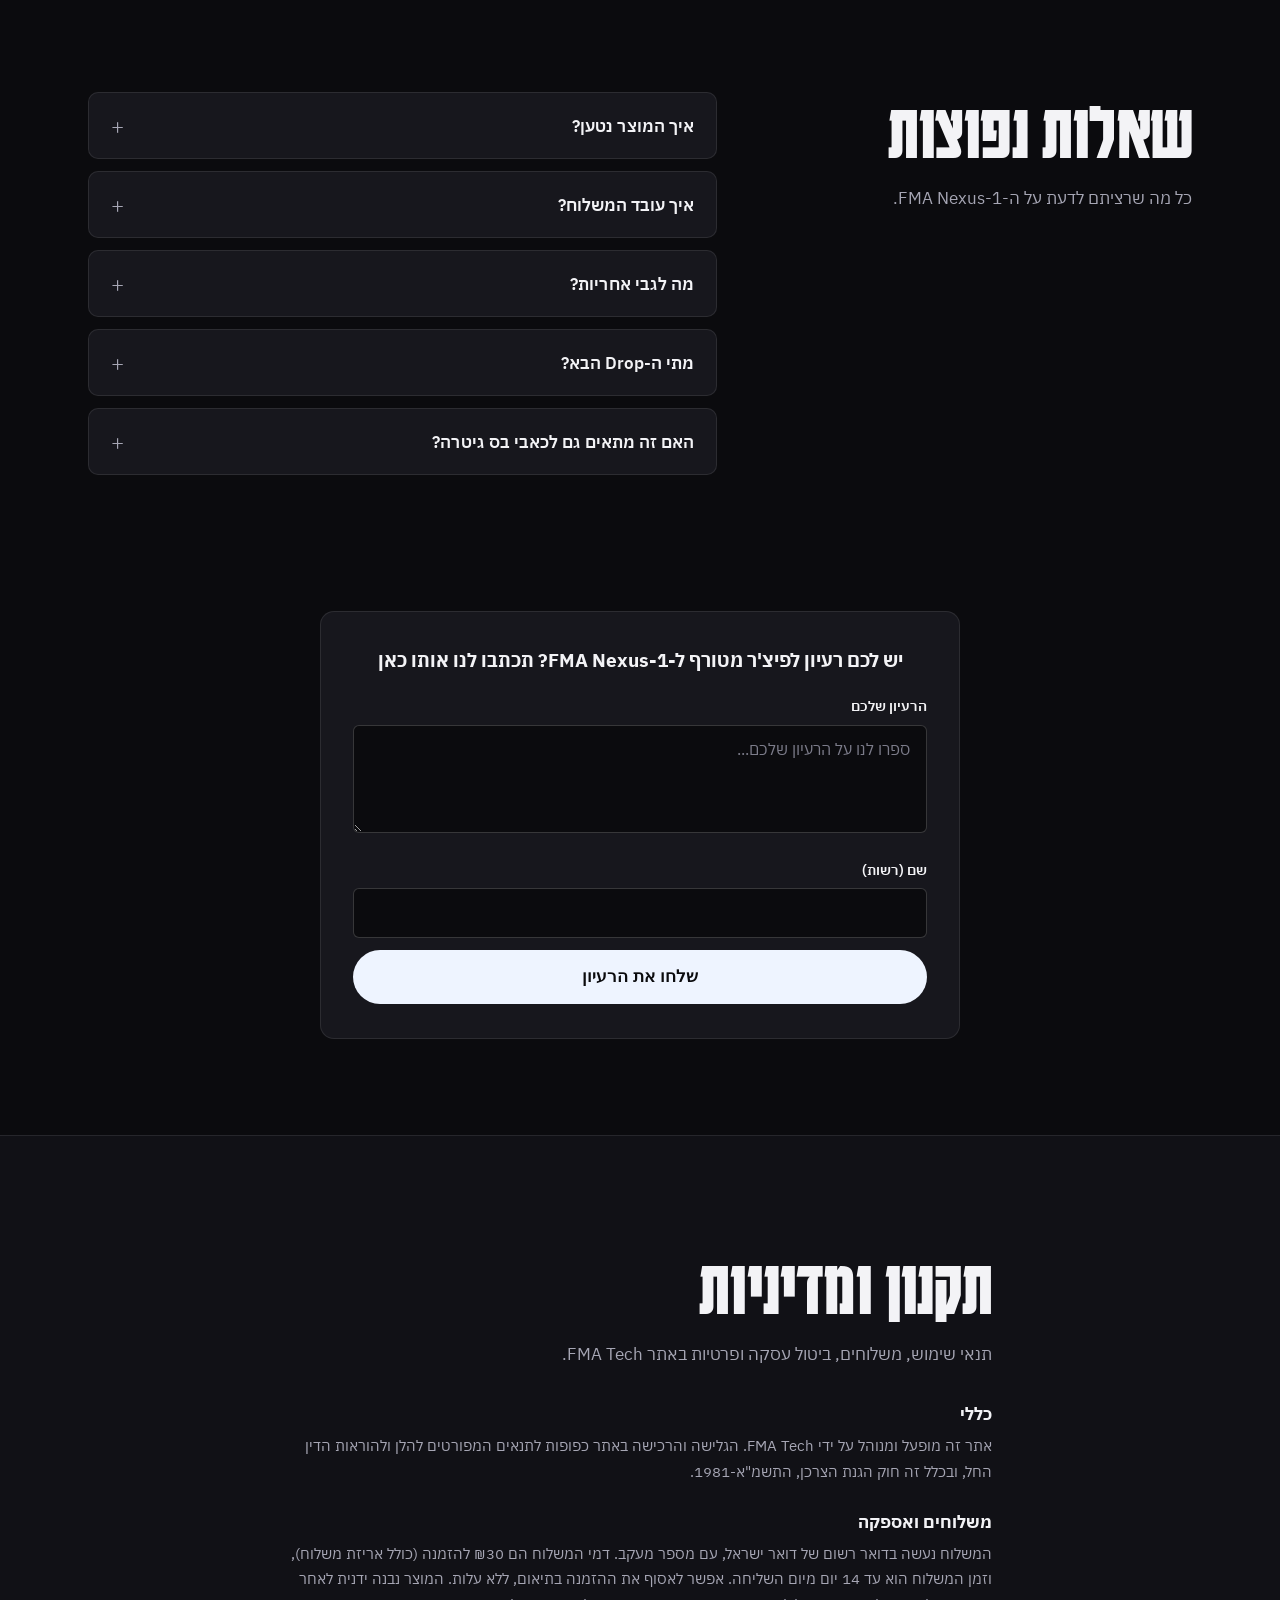
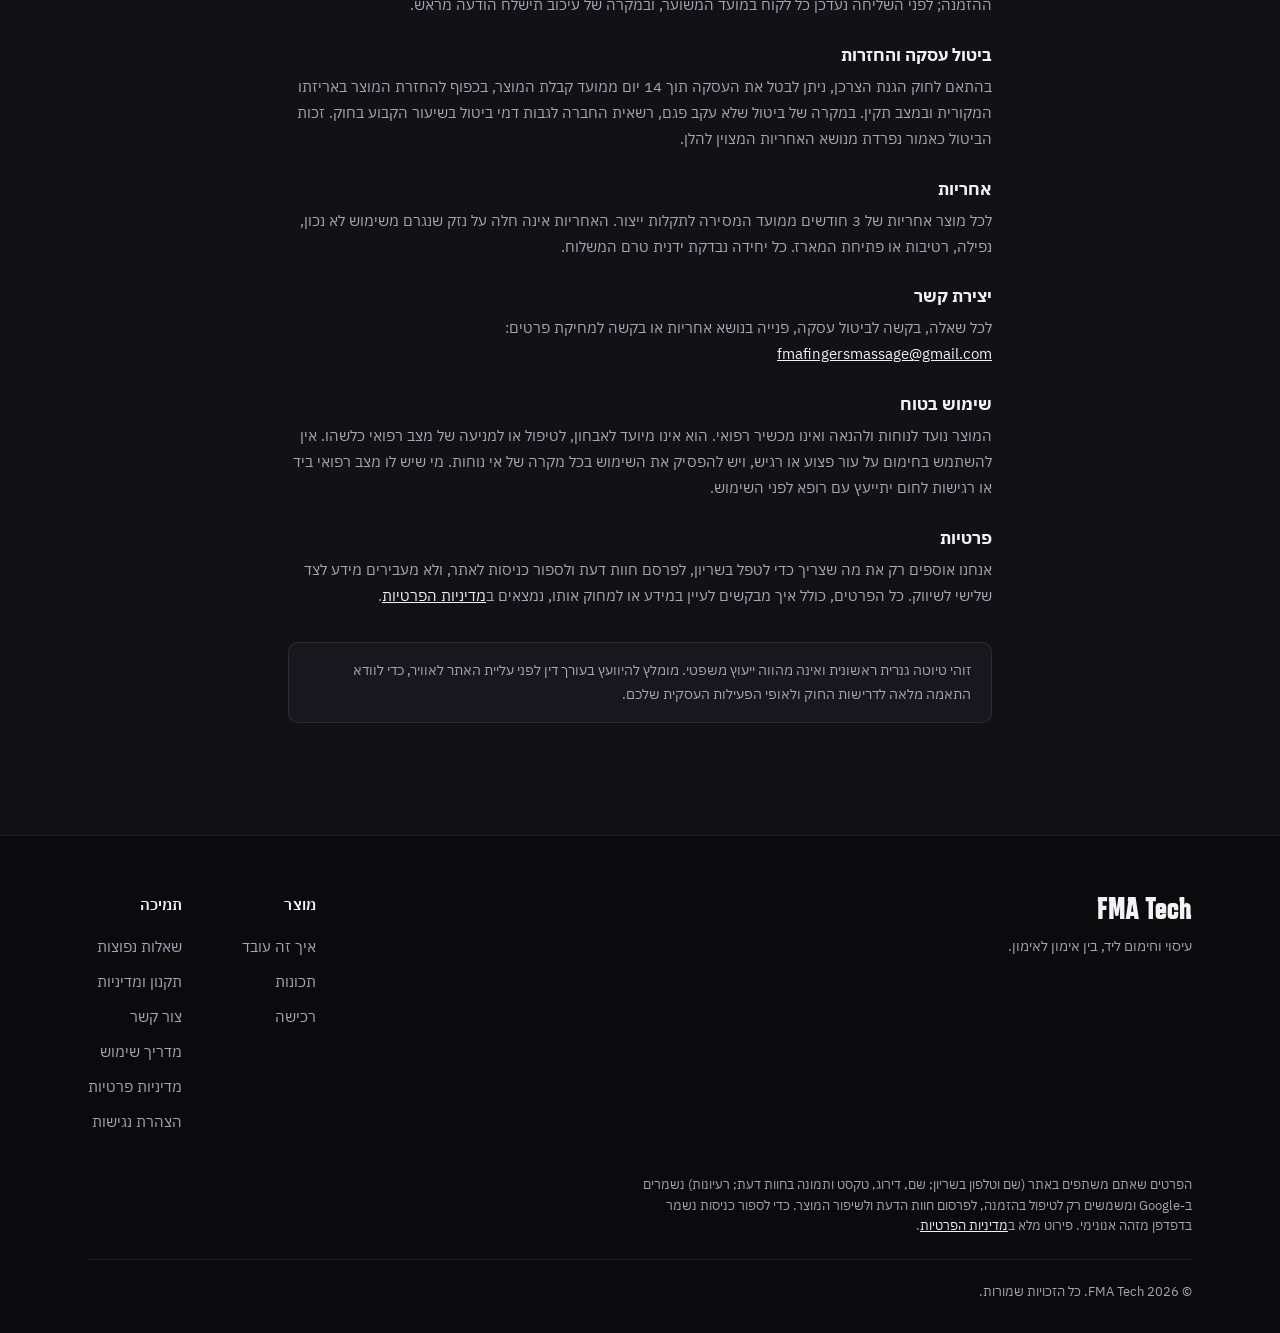
==== commit c3ec4874: "Desktop hero: tighter top so the order button shows in the first screen Checked at 1024x768, 1366x76" ====
--- a/index.html
+++ b/index.html
@@ -898,6 +898,17 @@
   @media (max-width:420px){ .vote-grid{gap:10px;} .vote-num{font-size:1.8rem;} .vote-opt figcaption{font-size:0.95rem;} }
   .vote-stats{grid-template-columns:repeat(2,1fr);}
 
+
+  /* desktop: keep the order button in the first screen */
+  @media (min-width:961px){
+    .hero{padding:28px 0 64px;}
+    .hero-grid{align-items:start; gap:48px;}
+    .spec-tag{margin-bottom:18px;}
+    .hero h1{font-size:clamp(3.6rem, 6.6vw, 6.4rem); margin-bottom:18px;}
+    .hero p.lead{margin-bottom:24px;}
+    .hero-specs{margin-top:28px;}
+    .hero-stage{padding-top:52px;}
+  }
   /* ================= Phone polish ================= */
   @media (max-width:760px){
     .build-note{font-size:0.76rem; padding:7px 16px;}
